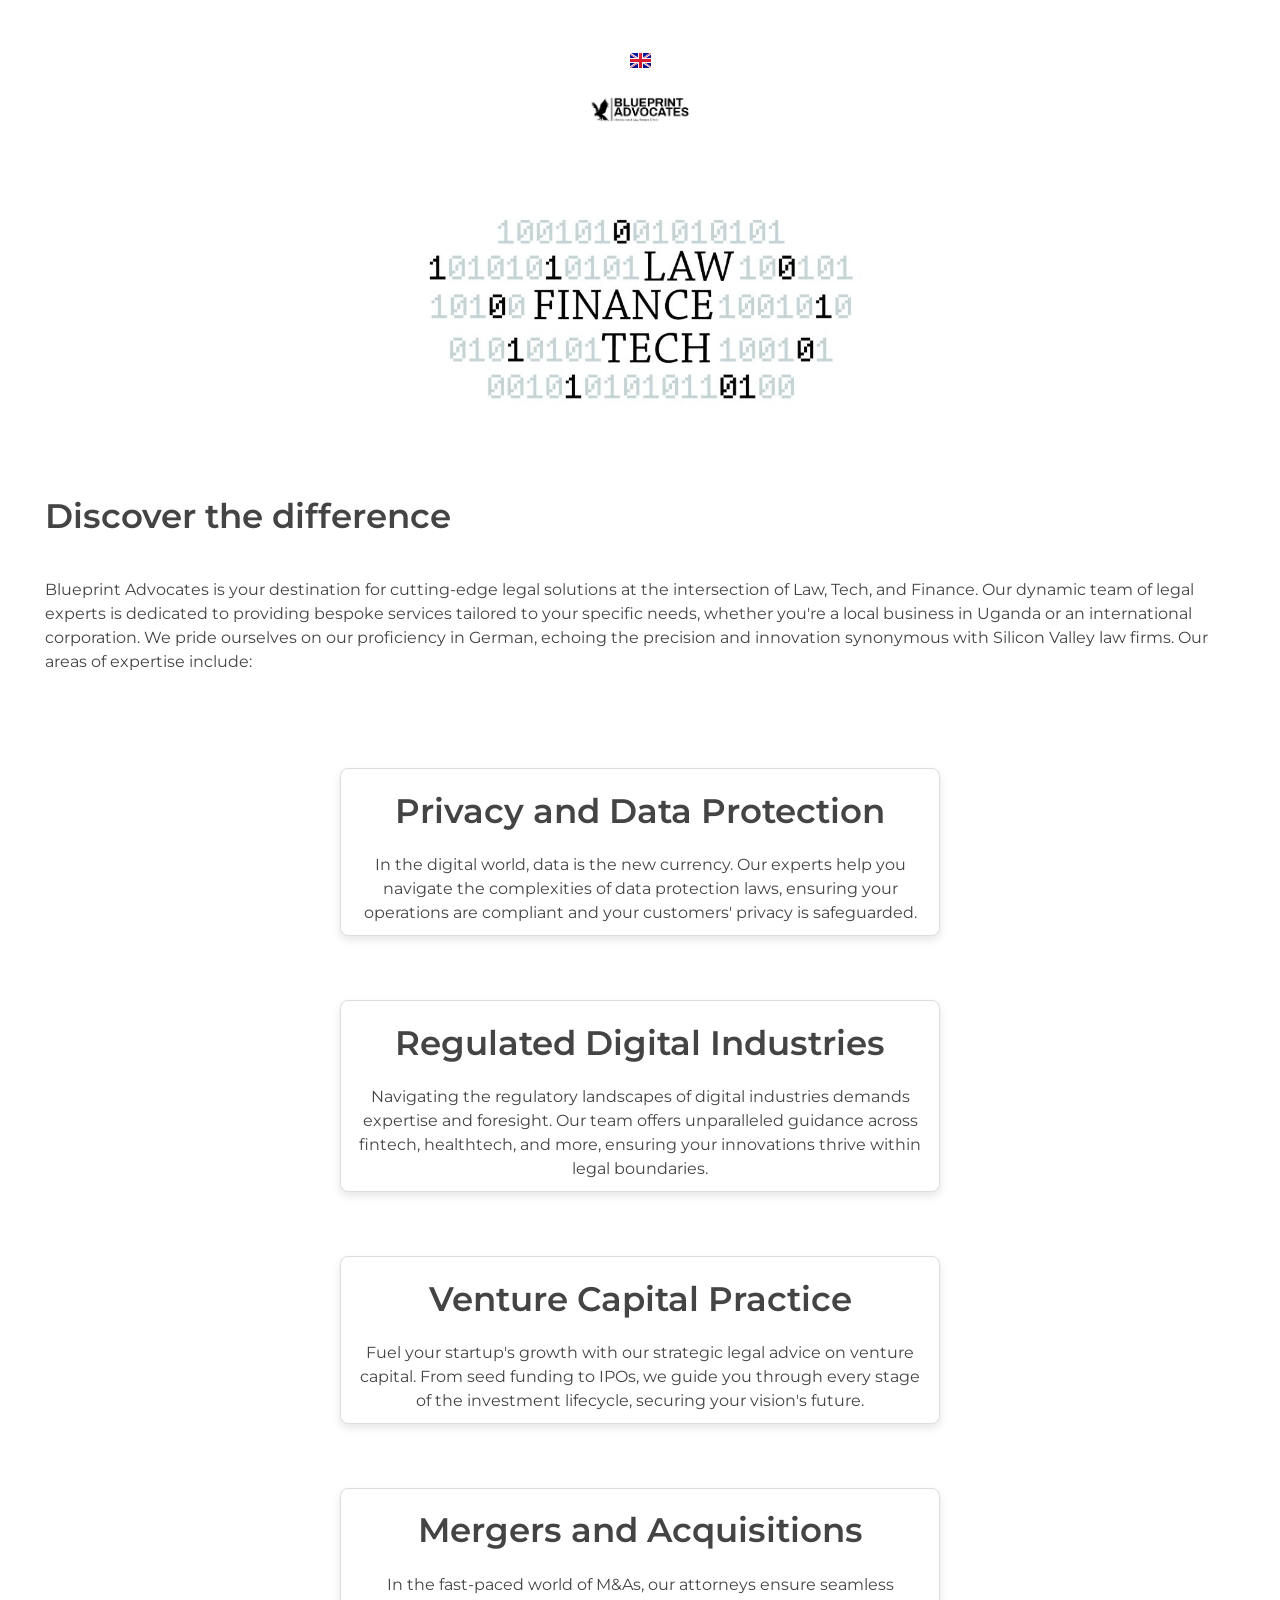
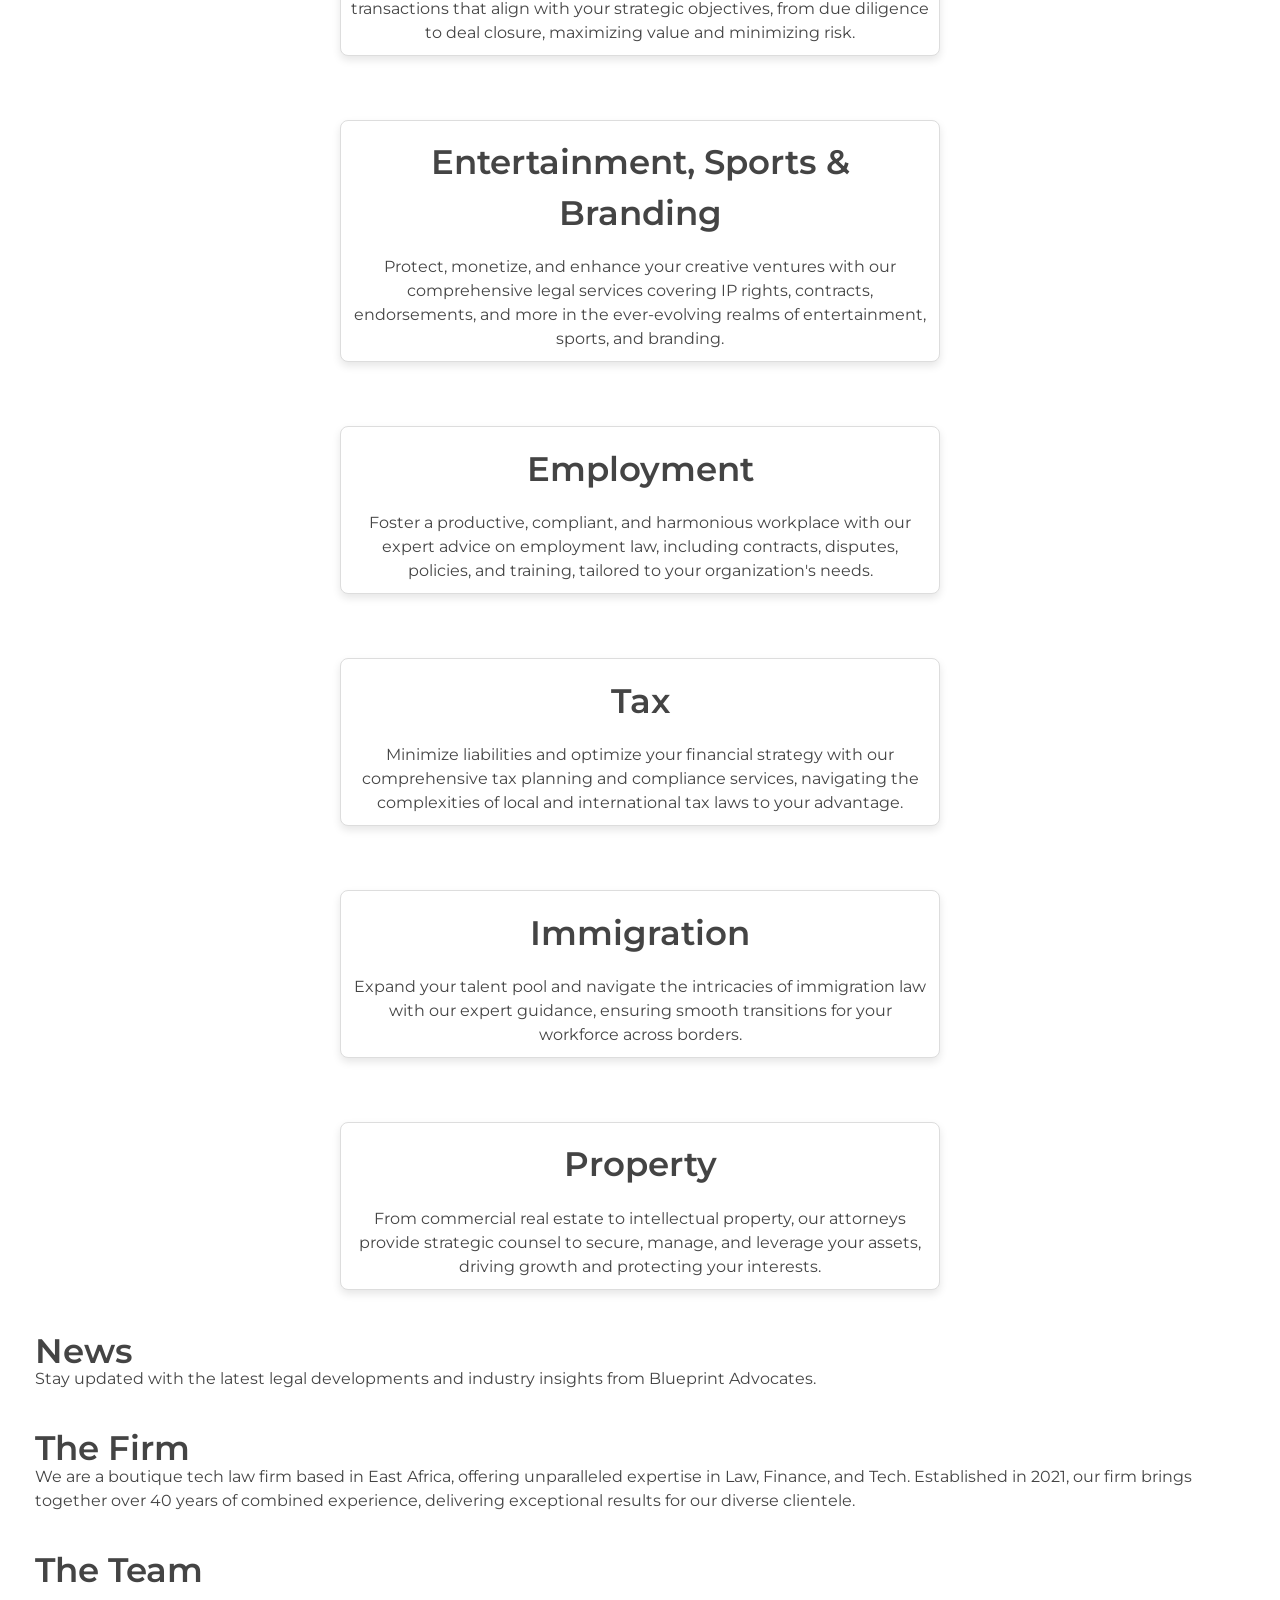
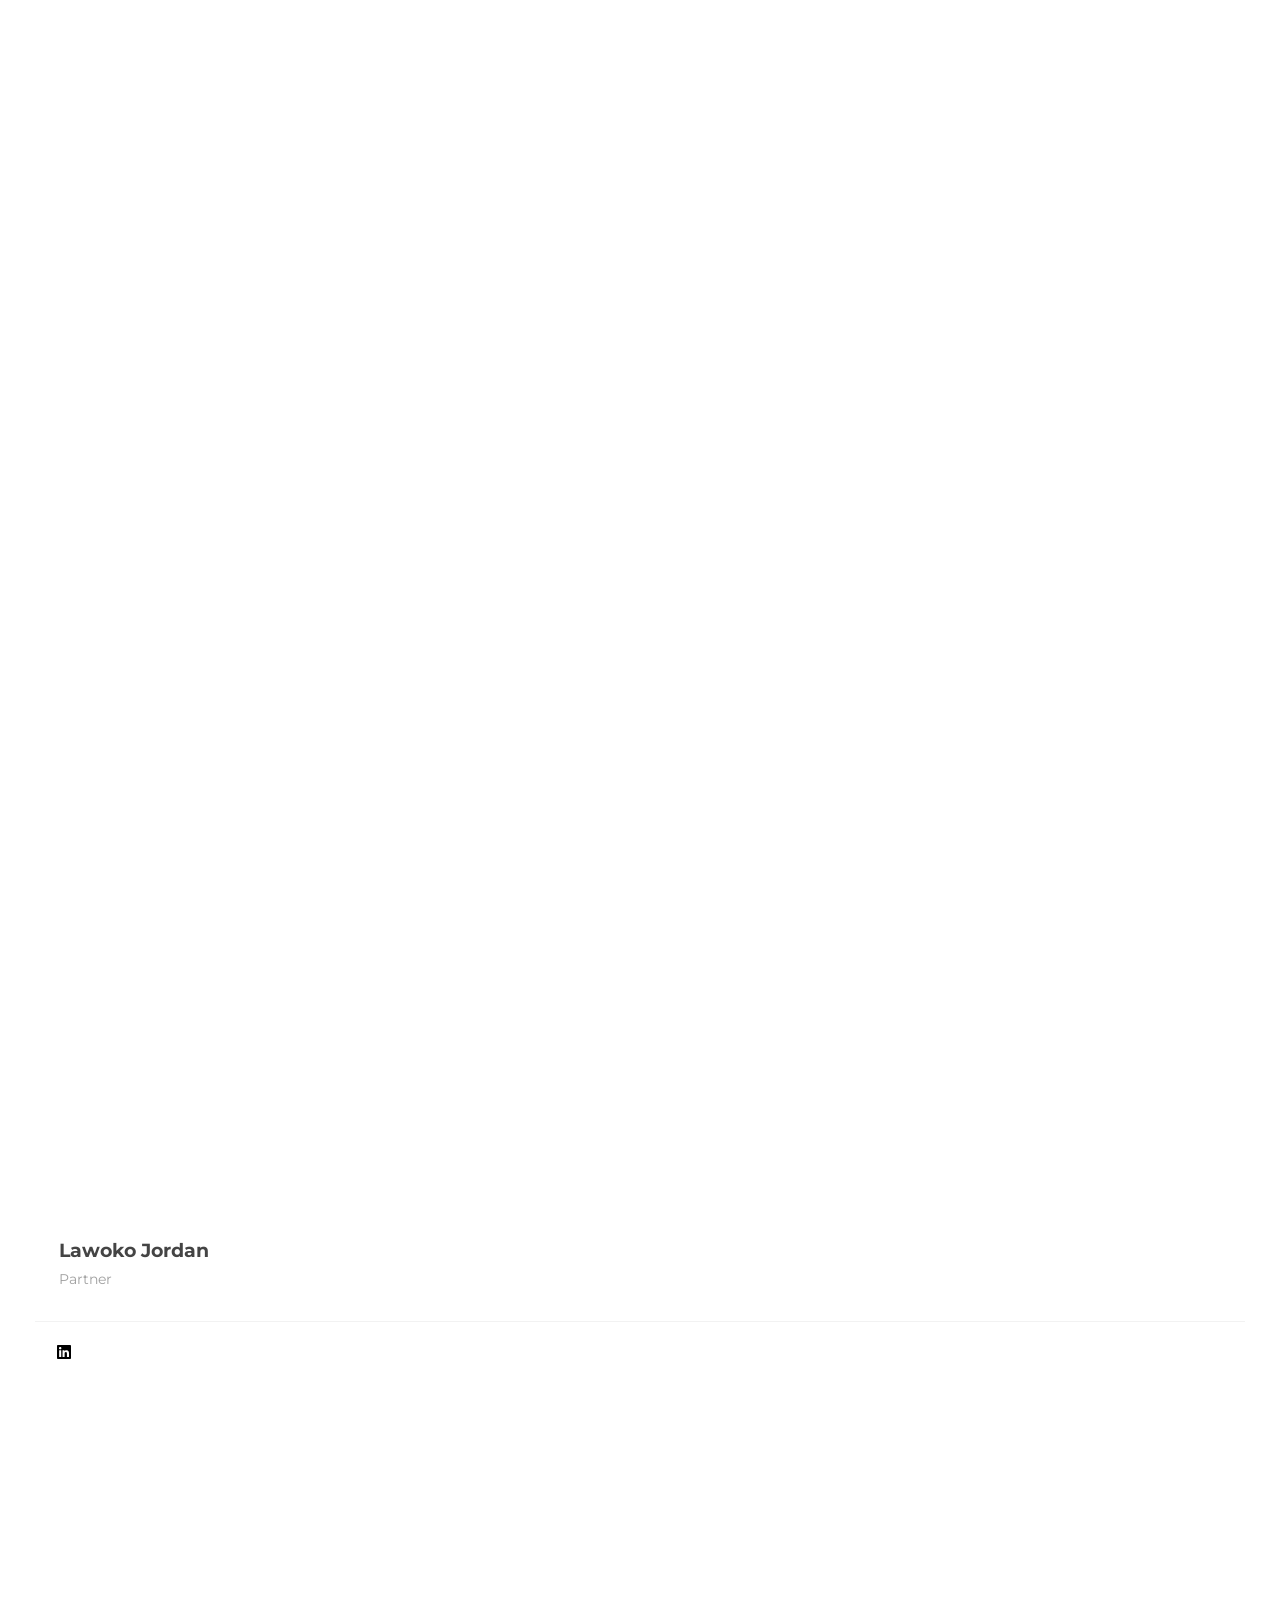
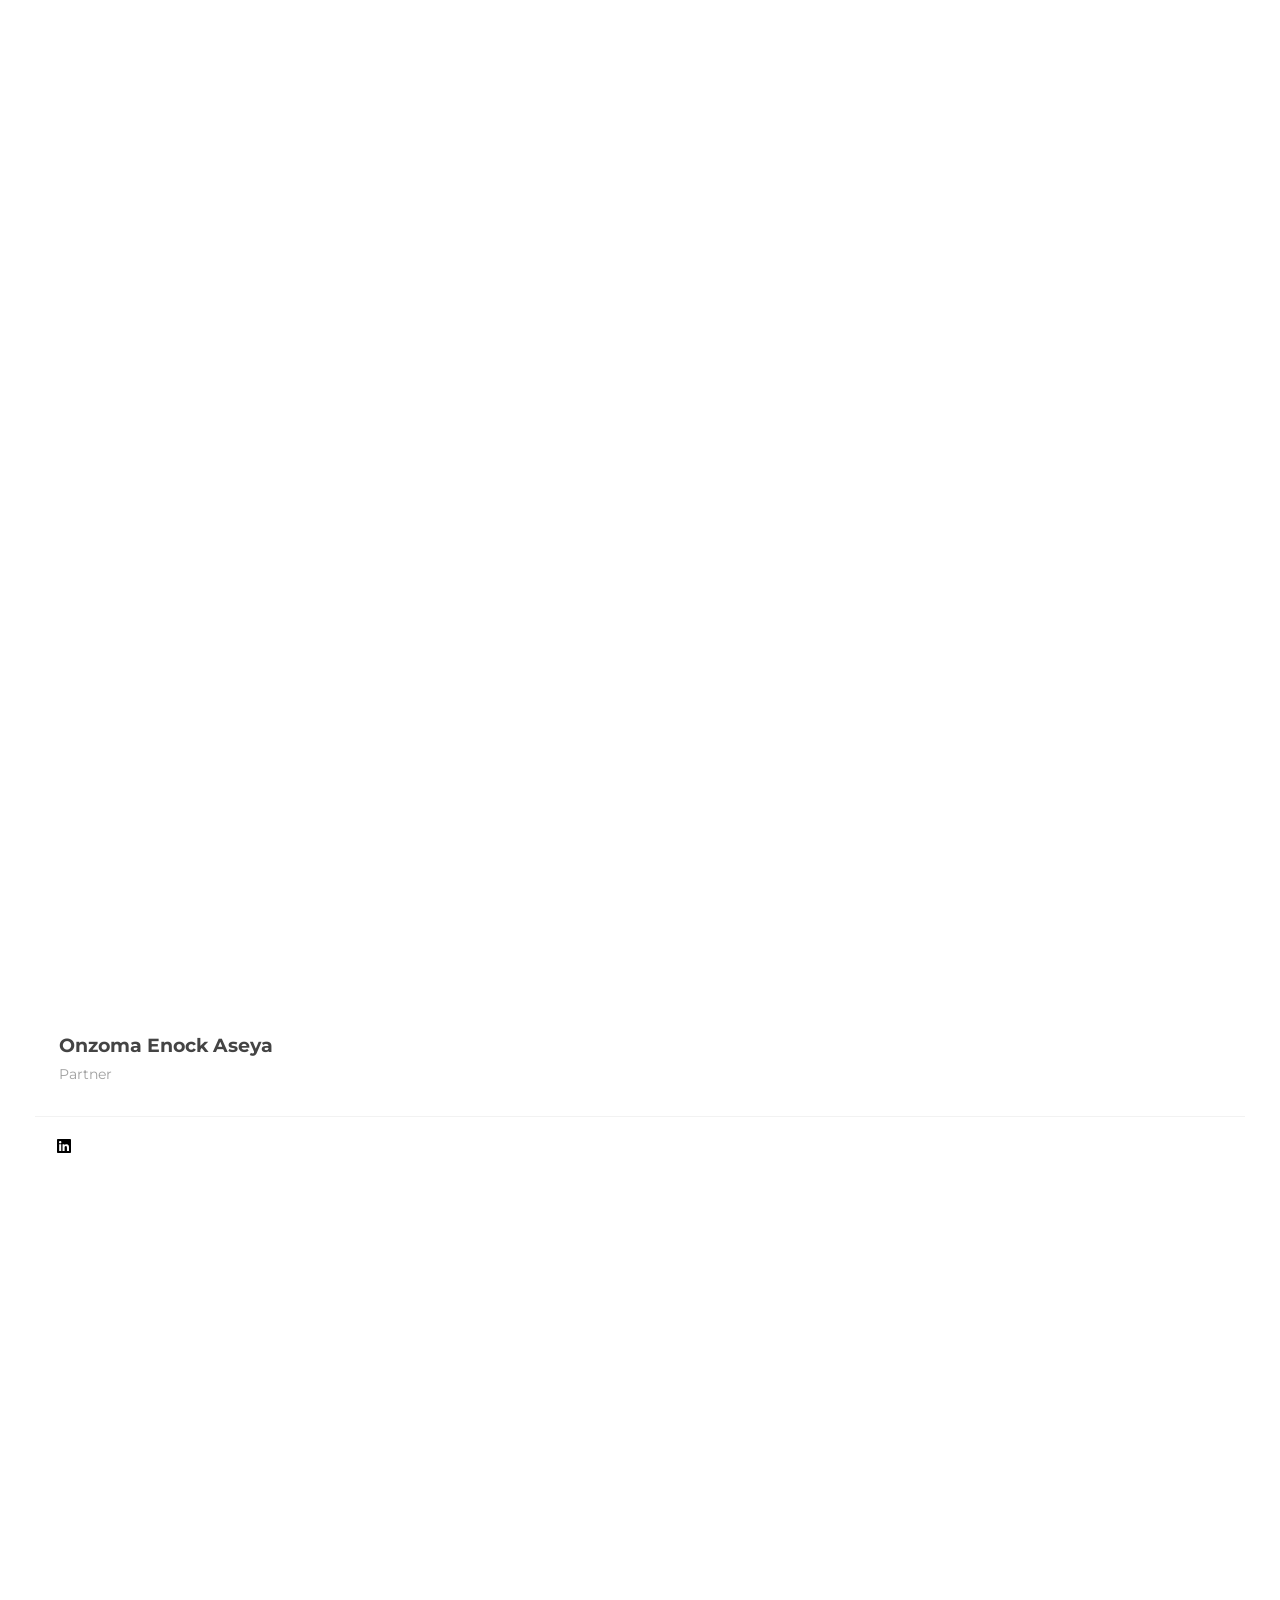
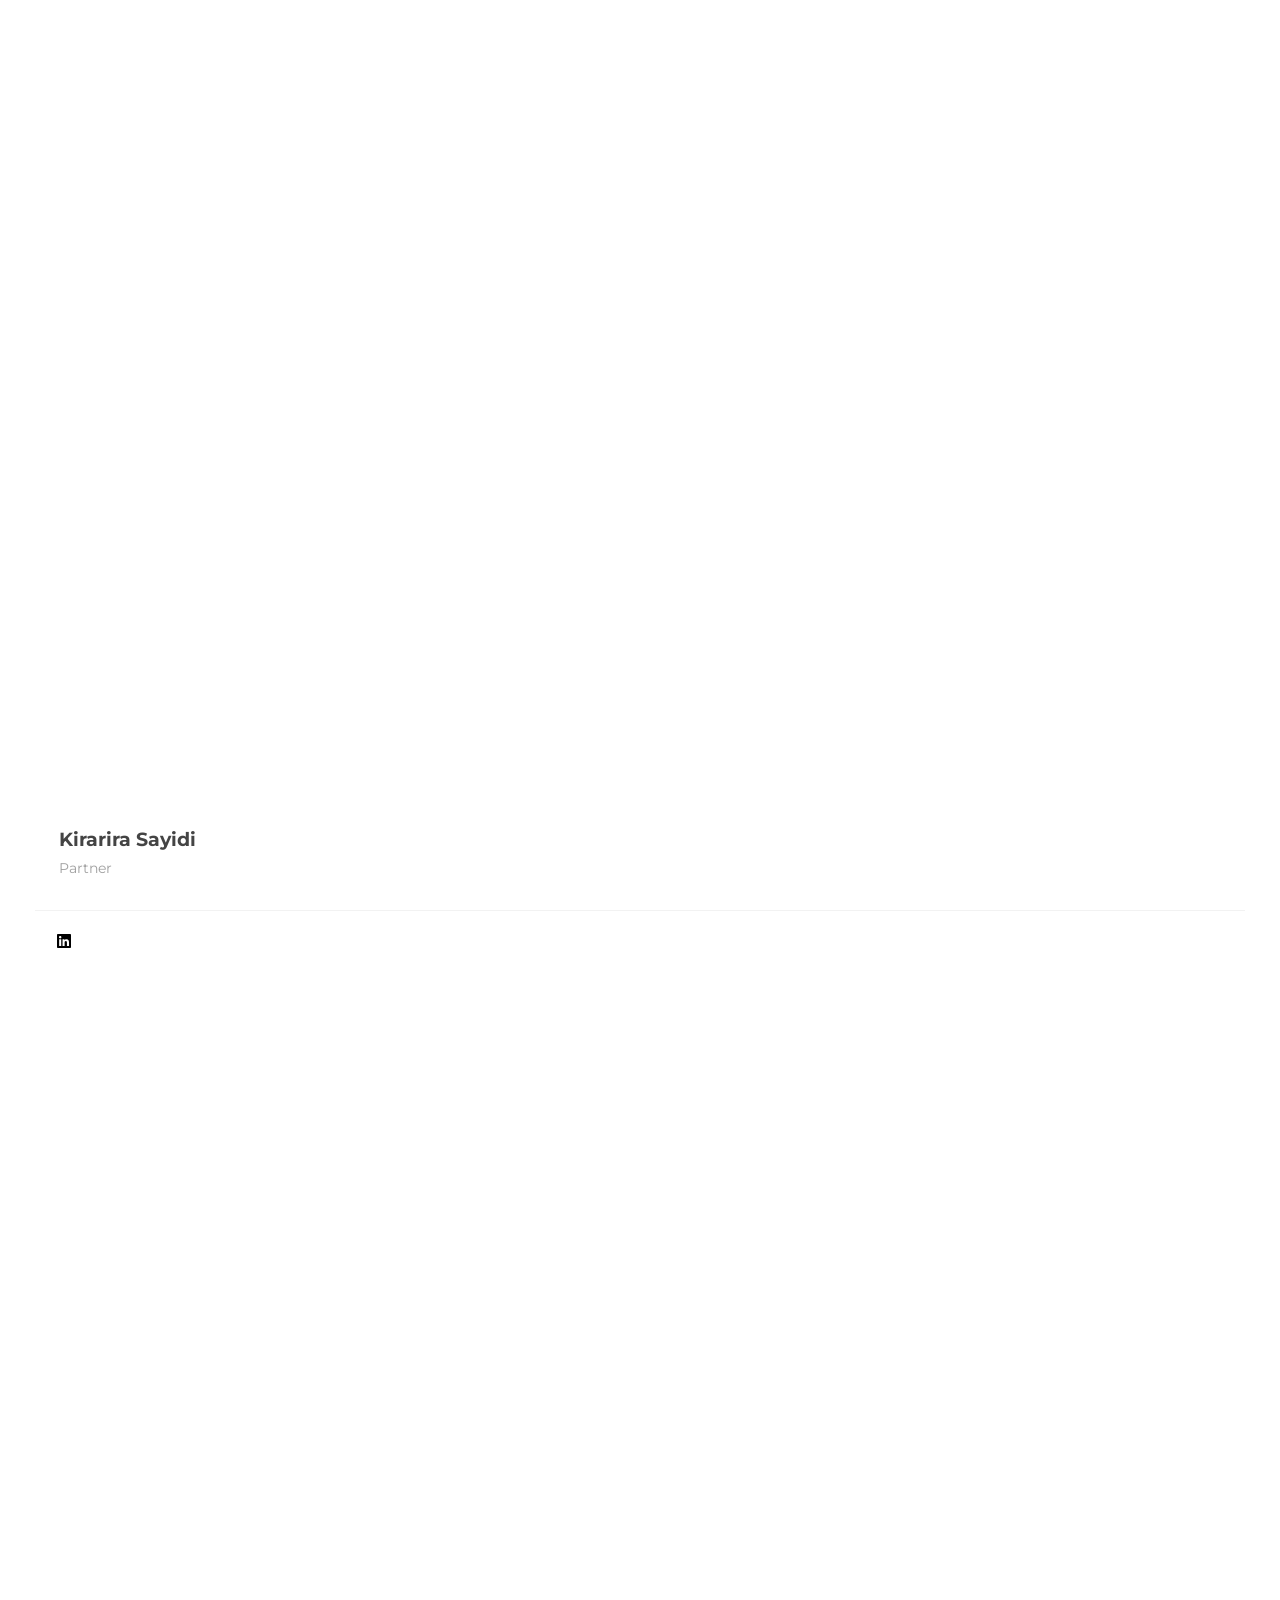
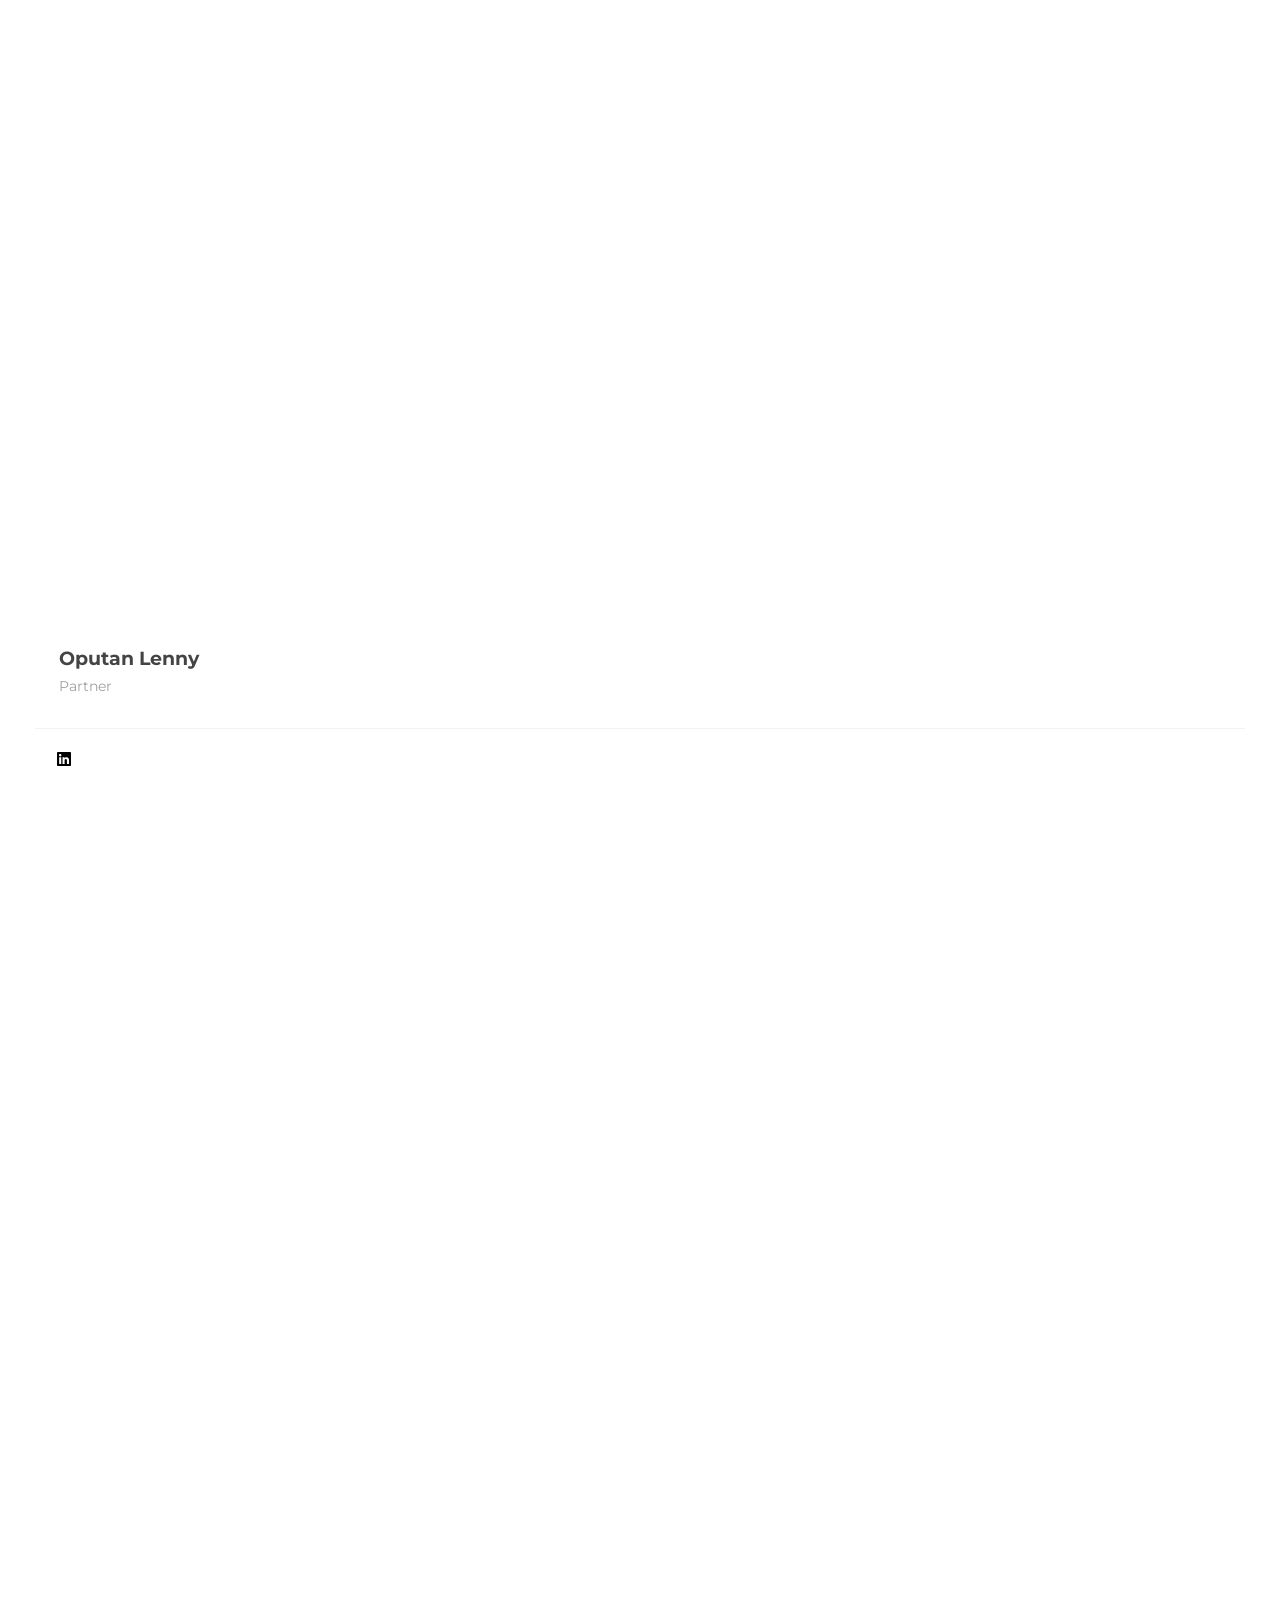
==== index.html @ d4d99209 "Use Montserrat as font" ====
<!DOCTYPE html>
<!--[if IE 9]><html class="no-js oldie ie9 ie" lang="de-DE" > <![endif]-->
<!--[if (gt IE 9)|!(IE)]><!-->
<html class="no-js" lang="de-DE">
  <!--<![endif]-->
  <head>
    <meta charset="UTF-8" />
    <meta http-equiv="X-UA-Compatible" content="IE=edge" />
    <!-- devices setting -->
    <meta
      name="viewport"
      content="initial-scale=1,user-scalable=no,width=device-width"
    />
    <!-- outputs by wp_head -->
    <link media="all" href="./assets/css/style.css" rel="stylesheet" />
    <title>
      Blueprint Advocates is your destination for cutting-edge legal solutions
      at the intersection of Law, Tech, and Finance
    </title>
    <meta name="robots" content="max-image-preview:large" />
    <link rel="alternate" href="" hreflang="de" />
    <link rel="alternate" href="" hreflang="en" />
    <link rel="dns-prefetch" href="" />
    <link href="https://sp-ao.shortpixel.ai" rel="preconnect" />
    <link rel="preconnect" href="https://fonts.googleapis.com" />
    <link rel="preconnect" href="https://fonts.gstatic.com" crossorigin />
    <link
      href="https://fonts.googleapis.com/css2?family=Montserrat:ital,wght@0,100..900;1,100..900&display=swap"
      rel="stylesheet"
    />
    <link
      rel="alternate"
      type="application/rss+xml"
      title="bytelaw &raquo; Feed"
      href="https://www.byte.law/feed/"
    />
    <link
      rel="alternate"
      type="application/rss+xml"
      title="bytelaw &raquo; Kommentar-Feed"
      href="https://www.byte.law/comments/feed/"
    />
    <script
      defer
      src="[data-uri]"
    ></script>
    <link
      rel="stylesheet"
      id="elementor-post-25-css"
      href="https://www.byte.law/wp-content/cache/autoptimize/css/autoptimize_single_e771e3d439720a7fbdcb99d39f92c6fa.css?ver=1710974562"
      media="all"
    />
    <link
      rel="stylesheet"
      id="elementor-post-8591-css"
      href="https://www.byte.law/wp-content/cache/autoptimize/css/autoptimize_single_3ca2063e73935737a9ac697153fc0f0a.css?ver=1712912244"
      media="all"
    />
    <link
      rel="stylesheet"
      id="auxin-fonts-google-css"
      href="https://www.byte.law/wp-content/cache/autoptimize/css/autoptimize_single_31421cae7786efa657a36dc5367b5739.css?v=1687161389"
      media="all"
    />
    <link
      rel="stylesheet"
      id="auxin-custom-css"
      href="https://www.byte.law/wp-content/cache/autoptimize/css/autoptimize_single_74b88863386657a40e812e3ef888e508.css?ver=7.7"
      media="all"
    />
    <link
      rel="stylesheet"
      id="elementor-post-8683-css"
      href="https://www.byte.law/wp-content/cache/autoptimize/css/autoptimize_single_dbae2147e711546acb47b6799e30510f.css?ver=1710974580"
      media="all"
    />
    <link
      rel="stylesheet"
      id="elementor-post-8634-css"
      href="https://www.byte.law/wp-content/cache/autoptimize/css/autoptimize_single_a109a96e6768f8c02e0b596f6ee3120c.css?ver=1710974580"
      media="all"
    />
    <link
      rel="stylesheet"
      id="google-fonts-1-css"
      href="https://www.byte.law/wp-content/cache/autoptimize/css/autoptimize_single_8a354774af42ff6e6f2ffa2b506dadd9.css?v=1687161436"
      media="all"
    />
    <link rel="preconnect" href="https://fonts.gstatic.com/" crossorigin />
    <script
      defer
      src="https://www.byte.law/wp-includes/js/jquery/jquery.min.js?ver=3.7.1"
      id="jquery-core-js"
    ></script>
    <script
      defer
      src="https://www.byte.law/wp-includes/js/jquery/jquery-migrate.min.js?ver=3.4.1"
      id="jquery-migrate-js"
    ></script>
    <script
      defer
      src="https://www.byte.law/wp-content/cache/autoptimize/js/autoptimize_single_4ce62d8207dae4259cb82c779adc78d5.js?ver=1.9.1"
      id="auxin-elementor-pro-widgets-js"
    ></script>
    <script
      defer
      id="auxin-modernizr-js-extra"
      src="[data-uri]"
    ></script>
    <script
      defer
      id="auxin-modernizr-js-before"
      src="[data-uri]"
    ></script>
    <script
      defer
      src="https://www.byte.law/wp-content/themes/phlox-pro/js/solo/modernizr-custom.min.js?ver=5.15.7"
      id="auxin-modernizr-js"
    ></script>
    <link rel="https://api.w.org/" href="https://www.byte.law/wp-json/" />
    <link
      rel="alternate"
      type="application/json"
      href="https://www.byte.law/wp-json/wp/v2/pages/8591"
    />
    <link
      rel="EditURI"
      type="application/rsd+xml"
      title="RSD"
      href="https://www.byte.law/xmlrpc.php?rsd"
    />
    <meta name="generator" content="WordPress 6.5.2" />
    <link rel="canonical" href="" />
    <link rel="shortlink" href="" />
    <link
      rel="alternate"
      type="application/json+oembed"
      href="https://www.byte.law/wp-json/oembed/1.0/embed?url=https%3A%2F%2Fwww.byte.law%2F"
    />
    <link
      rel="alternate"
      type="text/xml+oembed"
      href="https://www.byte.law/wp-json/oembed/1.0/embed?url=https%3A%2F%2Fwww.byte.law%2F&#038;format=xml"
    />
    <meta name="title" content="Start Blueprint" />
    <meta
      name="description"
      content="Blueprint Advocates is your destination for cutting-edge legal solutions
    at the intersection of Law, Tech, and Finance"
    />
    <!-- Chrome, Firefox OS and Opera -->
    <meta name="theme-color" content="var(--e-global-color-primary)" />
    <!-- Windows Phone -->
    <meta
      name="msapplication-navbutton-color"
      content="var(--e-global-color-primary)"
    />
    <!-- iOS Safari -->
    <meta name="apple-mobile-web-app-capable" content="yes" />
    <meta
      name="apple-mobile-web-app-status-bar-style"
      content="black-translucent"
    />
    <meta
      name="generator"
      content="Elementor 3.20.4; features: e_optimized_assets_loading, e_optimized_css_loading, e_font_icon_svg, additional_custom_breakpoints, block_editor_assets_optimize, e_image_loading_optimization; settings: css_print_method-external, google_font-enabled, font_display-swap"
    />
    <link
      rel="icon"
      href="./assets/images/blueprint-logo-fav.png"
      sizes="32x32"
    />
    <link
      rel="icon"
      href="./assets/images/blueprint-logo-fav.png"
      sizes="192x192"
    />
    <link
      rel="apple-touch-icon"
      href="./assets/images/blueprint-logo-fav.png"
    />
    <meta
      name="msapplication-TileImage"
      content="https://www.byte.law/wp-content/uploads/2023/12/cropped-BytleLaw_LinkedIn_400x400-2-270x270.png"
    />
    <style id="yellow-pencil">
      #primary {
        padding-top: 0;
      }

      .aux-widget-recent-posts > div > div {
        -webkit-transform: translatex(-5px) translatey(-59px) !important;
        -ms-transform: translatex(-5px) translatey(-59px) !important;
        transform: translatex(-5px) translatey(-59px) !important;
      }

      .aux-widget-recent-posts div div .aux-prev-arrow span {
        color: #d6f9ed;
        background-image: url("https://www.byte.law/wp-content/uploads/2023/05/pfeil_l.svg");
        background-size: contain;
        min-height: 98px;
        background-attachment: scroll;
        background-position-x: 0px;
        background-position-y: 0px;
        padding-bottom: 31px;
        -webkit-transform: scale(0.61) translatey(-14px);
        -ms-transform: scale(0.61) translatey(-14px);
        transform: scale(0.61) translatey(-14px);
      }

      .aux-widget-recent-posts div div .aux-next-arrow span {
        background-image: url("https://www.byte.law/wp-content/uploads/2023/05/pfeil_r.svg");
        background-size: contain;
        background-position-x: 0px;
        background-position-y: 0px;
        min-height: 104px;
        background-attachment: scroll;
        -webkit-transform: scale(0.61) translatey(-14px);
        -ms-transform: scale(0.61) translatey(-14px);
        transform: scale(0.61) translatey(-14px);
      }

      .aux-side-control div .entry-main {
        border-style: none;
        border-color: #b5b5b5;
        padding-left: 12px;
        padding-top: 21px !important;
        position: relative;
        bottom: -59px;
        left: 5px;
        padding-bottom: 0 !important;
        margin-bottom: 0;
      }

      .aux-side-control a time {
        position: absolute;
        top: 8px;
      }

      .aux-side-control .entry-title a {
        position: relative;
        top: 45px;
      }

      .aux-side-control div i {
        position: relative;
        top: 12px;
      }

      .aux-side-control div .post-edit-link {
        position: relative;
        top: 16px;
      }

      .aux-side-control div p {
        -webkit-transform: translatex(0px) translatey(0px);
        -ms-transform: translatex(0px) translatey(0px);
        transform: translatex(0px) translatey(0px);
        position: relative;
        top: 37px;
      }

      .aux-side-control div img {
        position: absolute;
        top: 37px;
      }

      .aux-side-control div span {
        position: absolute;
        top: 37px;
        left: 49px;
      }

      .aux-side-control .author a {
        position: absolute;
        top: 37px;
        left: 70px;
      }
    </style>
    <!-- end wp_head -->
  </head>
  <body
    class="home page-template-default page page-id-8591 wp-custom-logo auxin-pro non-logged-in e-lazyload elementor-default elementor-kit-25 elementor-page elementor-page-8591 phlox-pro aux-dom-unready aux-boxed aux-resp aux-xhd aux-page-animation-off _auxels"
    data-framed=""
  >
    <div id="inner-body">
      <header
        class="aux-elementor-header"
        id="site-elementor-header"
        itemscope="itemscope"
        itemtype="https://schema.org/WPHeader"
        data-sticky-height="80"
      >
        <div class="aux-wrapper">
          <div class="aux-header aux-header-elements-wrapper">
            <div
              data-elementor-type="header"
              data-elementor-id="8683"
              class="elementor elementor-8683"
            >
              <div
                class="elementor-element elementor-element-8d7479f e-flex e-con-boxed e-con e-parent"
                data-id="8d7479f"
                data-element_type="container"
                data-core-v316-plus="true"
              >
                <div class="e-con-inner">
                  <div
                    class="elementor-element elementor-element-bf3bb8f elementor-widget elementor-widget-spacer"
                    data-id="bf3bb8f"
                    data-element_type="widget"
                    data-widget_type="spacer.default"
                  >
                    <div class="elementor-widget-container">
                      <div class="elementor-spacer">
                        <div class="elementor-spacer-inner"></div>
                      </div>
                    </div>
                  </div>
                  <div
                    class="elementor-element elementor-element-ae66c5c elementor-hidden-desktop elementor-widget elementor-widget-image"
                    data-id="ae66c5c"
                    data-element_type="widget"
                    data-widget_type="image.default"
                  >
                    <div class="elementor-widget-container">
                      <img
                        decoding="async"
                        width="100"
                        height="100"
                        src="./assets/images/blueprint-logo.png"
                        class="attachment-full size-full wp-image-8680"
                        alt=""
                      />
                    </div>
                  </div>
                </div>
              </div>
              <div
                data-bdt-sticky="show-on-up: true;animation: bdt-animation-slide-top; top: 100;overflow-flip: true"
                class="bdt-sticky elementor-element elementor-element-ac8ed38 elementor-hidden-tablet elementor-hidden-mobile e-flex e-con-boxed e-con e-parent"
                data-id="ac8ed38"
                data-element_type="container"
                data-settings='{"section_parallax_on":"yes"}'
                data-core-v316-plus="true"
              >
                <div class="e-con-inner">
                  <div
                    class="elementor-element elementor-element-d319a45 elementor-widget elementor-widget-aux_menu_box"
                    data-id="d319a45"
                    data-element_type="widget"
                    data-widget_type="aux_menu_box.default"
                  >
                    <div class="elementor-widget-container">
                      <div
                        class="aux-elementor-header-menu aux-nav-menu-element aux-nav-menu-element-d319a45"
                      >
                        <div
                          class="aux-burger-box"
                          data-target-panel="overlay"
                          data-target-content=".elementor-element-d319a45 .aux-master-menu"
                        >
                          <div class="aux-burger aux-lite-small">
                            <span class="mid-line"></span>
                          </div>
                        </div>
                        <!-- start master menu -->
                        <nav
                          id="master-menu-elementor-d319a45"
                          class="menu-header-menu-de-container"
                        >
                          <ul
                            id="menu-header-menu-de"
                            class="aux-master-menu aux-no-js aux-skin-classic aux-horizontal"
                            data-type="horizontal"
                            data-switch-type="toggle"
                            data-switch-parent=".elementor-element-d319a45 .aux-fs-popup .aux-fs-menu"
                            data-switch-width="768"
                          >
                            <!-- start single menu -->
                            <li
                              id="menu-item-8838"
                              class="menu-item menu-item-type-post_type menu-item-object-page menu-item-home current-menu-item page_item page-item-8591 current_page_item menu-item-8838 aux-menu-depth-0 aux-menu-root-1 aux-menu-item"
                            >
                              <a href="/" class="aux-item-content">
                                <span
                                  class="aux-menu-icon auxicon-home-1"
                                ></span>
                              </a>
                            </li>
                            <!-- end single menu -->
                            <!-- start single menu -->
                            <li
                              id="menu-item-8209"
                              class="menu-item menu-item-type-custom menu-item-object-custom current-menu-item current_page_item menu-item-home menu-item-8209 aux-menu-depth-0 aux-menu-root-2 aux-menu-item"
                            >
                              <a href="./#portfolio" class="aux-item-content">
                                <span class="aux-menu-label">Portfolio</span>
                              </a>
                            </li>
                            <!-- end single menu -->
                            <!-- start single menu -->
                            <li
                              id="menu-item-8208"
                              class="menu-item menu-item-type-custom menu-item-object-custom current-menu-item current_page_item menu-item-home menu-item-8208 aux-menu-depth-0 aux-menu-root-3 aux-menu-item"
                            >
                              <a href="./#firm" class="aux-item-content">
                                <span class="aux-menu-label">The Firm</span>
                              </a>
                            </li>
                            <!-- end single menu -->
                            <!-- start single menu -->
                            <li
                              id="menu-item-8790"
                              class="menu-item menu-item-type-custom menu-item-object-custom current-menu-item current_page_item menu-item-home menu-item-8790 aux-menu-depth-0 aux-menu-root-4 aux-menu-item"
                            >
                              <a href="./#team" class="aux-item-content">
                                <span class="aux-menu-label">Team</span>
                              </a>
                            </li>

                            <li
                              id="menu-item-8790"
                              class="menu-item menu-item-type-custom menu-item-object-custom current-menu-item current_page_item menu-item-home menu-item-8790 aux-menu-depth-0 aux-menu-root-4 aux-menu-item"
                            >
                              <a href="./#contact" class="aux-item-content">
                                <span class="aux-menu-label">Contact</span>
                              </a>
                            </li>

                            <li
                              id="menu-item-8790"
                              class="menu-item menu-item-type-custom menu-item-object-custom current-menu-item current_page_item menu-item-home menu-item-8790 aux-menu-depth-0 aux-menu-root-4 aux-menu-item"
                            >
                              <a href="#" class="aux-item-content">
                                <span class="aux-menu-label">Resources</span>
                              </a>
                            </li>
                          </ul>
                        </nav>
                        <!-- end master menu -->
                        <section
                          class="aux-fs-popup aux-fs-menu-layout-center aux-indicator"
                        >
                          <div class="aux-panel-close">
                            <div
                              class="aux-close aux-cross-symbol aux-thick-medium"
                            ></div>
                          </div>
                          <div class="aux-fs-menu" data-menu-title=""></div>
                        </section>
                      </div>
                    </div>
                  </div>
                  <div
                    class="elementor-element elementor-element-4542eda cpel-switcher--align-center cpel-switcher--layout-horizontal cpel-switcher--aspect-ratio-43 elementor-widget elementor-widget-polylang-language-switcher"
                    data-id="4542eda"
                    data-element_type="widget"
                    data-widget_type="polylang-language-switcher.default"
                  >
                    <div class="elementor-widget-container">
                      <nav class="cpel-switcher__nav">
                        <ul class="cpel-switcher__list">
                          <li class="cpel-switcher__lang">
                            <a lang="en-GB" hreflang="en-GB" href="/">
                              <span
                                class="cpel-switcher__flag cpel-switcher__flag--gb"
                              >
                                <img
                                  decoding="async"
                                  src="data:image/svg+xml;utf8,%3Csvg width='21' height='15' xmlns='http://www.w3.org/2000/svg'%3E%3Cdefs%3E%3ClinearGradient x1='50%' y1='0%' x2='50%' y2='100%' id='a'%3E%3Cstop stop-color='%23FFF' offset='0%'/%3E%3Cstop stop-color='%23F0F0F0' offset='100%'/%3E%3C/linearGradient%3E%3ClinearGradient x1='50%' y1='0%' x2='50%' y2='100%' id='b'%3E%3Cstop stop-color='%230A17A7' offset='0%'/%3E%3Cstop stop-color='%23030E88' offset='100%'/%3E%3C/linearGradient%3E%3ClinearGradient x1='50%' y1='0%' x2='50%' y2='100%' id='c'%3E%3Cstop stop-color='%23E6273E' offset='0%'/%3E%3Cstop stop-color='%23CF152B' offset='100%'/%3E%3C/linearGradient%3E%3C/defs%3E%3Cg fill='none' fill-rule='evenodd'%3E%3Cpath fill='url(%23a)' d='M0 0h21v15H0z'/%3E%3Cpath fill='url(%23b)' d='M-.002 0h21v15h-21z'/%3E%3Cpath d='M5.003 10H-.002V5h5.005L-2.082.22l1.118-1.657 8.962 6.045V-1h5v5.608l8.962-6.045L23.078.22 15.993 5h5.005v5h-5.005l7.085 4.78-1.118 1.657-8.962-6.045V16h-5v-5.608l-8.962 6.045-1.118-1.658L5.003 10z' fill='url(%23a)'/%3E%3Cpath d='M14.136 4.958l9.5-6.25a.25.25 0 00-.275-.417l-9.5 6.25a.25.25 0 10.275.417zm.732 5.522l8.515 5.74a.25.25 0 10.28-.415l-8.516-5.74a.25.25 0 00-.279.415zM6.142 4.526L-2.74-1.461a.25.25 0 00-.28.415L5.863 4.94a.25.25 0 00.279-.414zm.685 5.469l-9.845 6.53a.25.25 0 10.276.416l9.846-6.529a.25.25 0 00-.277-.417z' fill='%23DB1F35' fill-rule='nonzero'/%3E%3Cpath fill='url(%23c)' d='M-.002 9h9v6h3V9h9V6h-9V0h-3v6h-9z'/%3E%3C/g%3E%3C/svg%3E"
                                  alt="English"
                                />
                              </span>
                            </a>
                          </li>
                        </ul>
                      </nav>
                    </div>
                  </div>
                </div>
              </div>
              <div
                data-bdt-sticky="show-on-up: true;animation: bdt-animation-slide-top; top: 100;overflow-flip: true"
                class="bdt-sticky elementor-element elementor-element-0653062 elementor-hidden-desktop e-flex e-con-boxed e-con e-parent"
                data-id="0653062"
                data-element_type="container"
                data-settings='{"section_parallax_on":"yes"}'
                data-core-v316-plus="true"
              >
                <div class="e-con-inner">
                  <div
                    class="elementor-element elementor-element-7d6208c elementor-widget elementor-widget-aux_menu_box"
                    data-id="7d6208c"
                    data-element_type="widget"
                    data-widget_type="aux_menu_box.default"
                  >
                    <div class="elementor-widget-container">
                      <div
                        class="aux-elementor-header-menu aux-nav-menu-element aux-nav-menu-element-7d6208c"
                      >
                        <div
                          class="aux-burger-box"
                          data-target-panel="overlay"
                          data-target-content=".elementor-element-7d6208c .aux-master-menu"
                        >
                          <div class="aux-burger aux-lite-small">
                            <span class="mid-line"></span>
                          </div>
                        </div>
                        <!-- start master menu -->
                        <nav
                          id="master-menu-elementor-7d6208c"
                          class="menu-header_menu_de_mobil-container"
                        >
                          <ul
                            id="menu-header_menu_de_mobil"
                            class="aux-master-menu aux-no-js aux-skin-classic aux-horizontal"
                            data-type="horizontal"
                            data-switch-type="toggle"
                            data-switch-parent=".elementor-element-7d6208c .aux-fs-popup .aux-fs-menu"
                            data-switch-width="768"
                          >
                            <!-- start single menu -->
                            <li
                              id="menu-item-9341"
                              class="menu-item menu-item-type-post_type menu-item-object-page menu-item-9341 aux-menu-depth-0 aux-menu-root-1 aux-menu-item"
                            >
                              <a href="/" class="aux-item-content">
                                <span
                                  class="aux-menu-icon auxicon-home-1"
                                ></span>
                                <span class="aux-menu-label">Start</span>
                              </a>
                            </li>
                            <!-- end single menu -->
                            <!-- start single menu -->
                            <li
                              id="menu-item-9342"
                              class="menu-item menu-item-type-custom menu-item-object-custom current-menu-item current_page_item menu-item-home menu-item-9342 aux-menu-depth-0 aux-menu-root-2 aux-menu-item"
                            >
                              <a href="./#portfolio" class="aux-item-content">
                                <span class="aux-menu-label">Portfolio</span>
                              </a>
                            </li>
                            <!-- end single menu -->
                            <!-- start single menu -->
                            <li
                              id="menu-item-9343"
                              class="menu-item menu-item-type-custom menu-item-object-custom current-menu-item current_page_item menu-item-home menu-item-9343 aux-menu-depth-0 aux-menu-root-3 aux-menu-item"
                            >
                              <a href="./#firm" class="aux-item-content">
                                <span class="aux-menu-label">The Firm</span>
                              </a>
                            </li>
                            <!-- end single menu -->
                            <!-- start single menu -->
                            <li
                              id="menu-item-9344"
                              class="menu-item menu-item-type-custom menu-item-object-custom current-menu-item current_page_item menu-item-home menu-item-9344 aux-menu-depth-0 aux-menu-root-4 aux-menu-item"
                            >
                              <a href="./#team" class="aux-item-content">
                                <span class="aux-menu-label">Team</span>
                              </a>
                            </li>
                            <!-- end single menu -->
                            <!-- start single menu -->
                            <li
                              id="menu-item-9345"
                              class="menu-item menu-item-type-post_type menu-item-object-page menu-item-9345 aux-menu-depth-0 aux-menu-root-6 aux-menu-item"
                            >
                              <a href="./#contact" class="aux-item-content">
                                <span class="aux-menu-label">Contact</span>
                              </a>
                            </li>
                            <li
                              id="menu-item-9345"
                              class="menu-item menu-item-type-post_type menu-item-object-page menu-item-9345 aux-menu-depth-0 aux-menu-root-6 aux-menu-item"
                            >
                              <a href="#" class="aux-item-content">
                                <span class="aux-menu-label">Resources</span>
                              </a>
                            </li>
                            <!-- end single menu -->
                          </ul>
                        </nav>
                        <!-- end master menu -->
                        <section
                          class="aux-fs-popup aux-fs-menu-layout-center aux-indicator"
                        >
                          <div class="aux-panel-close">
                            <div
                              class="aux-close aux-cross-symbol aux-thick-medium"
                            ></div>
                          </div>
                          <div class="aux-fs-menu" data-menu-title=""></div>
                        </section>
                      </div>
                    </div>
                  </div>
                  <div
                    class="elementor-element elementor-element-4d56836 cpel-switcher--align-center cpel-switcher--layout-horizontal cpel-switcher--aspect-ratio-43 elementor-widget elementor-widget-polylang-language-switcher"
                    data-id="4d56836"
                    data-element_type="widget"
                    data-widget_type="polylang-language-switcher.default"
                  >
                    <div class="elementor-widget-container">
                      <nav class="cpel-switcher__nav">
                        <ul class="cpel-switcher__list">
                          <li class="cpel-switcher__lang">
                            <a lang="en-GB" hreflang="en-GB" href="/">
                              <span
                                class="cpel-switcher__flag cpel-switcher__flag--gb"
                              >
                                <img
                                  decoding="async"
                                  src="data:image/svg+xml;utf8,%3Csvg width='21' height='15' xmlns='http://www.w3.org/2000/svg'%3E%3Cdefs%3E%3ClinearGradient x1='50%' y1='0%' x2='50%' y2='100%' id='a'%3E%3Cstop stop-color='%23FFF' offset='0%'/%3E%3Cstop stop-color='%23F0F0F0' offset='100%'/%3E%3C/linearGradient%3E%3ClinearGradient x1='50%' y1='0%' x2='50%' y2='100%' id='b'%3E%3Cstop stop-color='%230A17A7' offset='0%'/%3E%3Cstop stop-color='%23030E88' offset='100%'/%3E%3C/linearGradient%3E%3ClinearGradient x1='50%' y1='0%' x2='50%' y2='100%' id='c'%3E%3Cstop stop-color='%23E6273E' offset='0%'/%3E%3Cstop stop-color='%23CF152B' offset='100%'/%3E%3C/linearGradient%3E%3C/defs%3E%3Cg fill='none' fill-rule='evenodd'%3E%3Cpath fill='url(%23a)' d='M0 0h21v15H0z'/%3E%3Cpath fill='url(%23b)' d='M-.002 0h21v15h-21z'/%3E%3Cpath d='M5.003 10H-.002V5h5.005L-2.082.22l1.118-1.657 8.962 6.045V-1h5v5.608l8.962-6.045L23.078.22 15.993 5h5.005v5h-5.005l7.085 4.78-1.118 1.657-8.962-6.045V16h-5v-5.608l-8.962 6.045-1.118-1.658L5.003 10z' fill='url(%23a)'/%3E%3Cpath d='M14.136 4.958l9.5-6.25a.25.25 0 00-.275-.417l-9.5 6.25a.25.25 0 10.275.417zm.732 5.522l8.515 5.74a.25.25 0 10.28-.415l-8.516-5.74a.25.25 0 00-.279.415zM6.142 4.526L-2.74-1.461a.25.25 0 00-.28.415L5.863 4.94a.25.25 0 00.279-.414zm.685 5.469l-9.845 6.53a.25.25 0 10.276.416l9.846-6.529a.25.25 0 00-.277-.417z' fill='%23DB1F35' fill-rule='nonzero'/%3E%3Cpath fill='url(%23c)' d='M-.002 9h9v6h3V9h9V6h-9V0h-3v6h-9z'/%3E%3C/g%3E%3C/svg%3E"
                                  alt="English"
                                />
                              </span>
                            </a>
                          </li>
                        </ul>
                      </nav>
                    </div>
                  </div>
                </div>
              </div>
              <div
                class="elementor-element elementor-element-5dfe74a elementor-hidden-tablet elementor-hidden-mobile e-flex e-con-boxed e-con e-parent"
                data-id="5dfe74a"
                data-element_type="container"
                data-core-v316-plus="true"
              >
                <div class="e-con-inner">
                  <div
                    class="elementor-element elementor-element-a9b3c91 elementor-widget elementor-widget-image"
                    data-id="a9b3c91"
                    data-element_type="widget"
                    data-widget_type="image.default"
                  >
                    <div class="elementor-widget-container">
                      <img
                        decoding="async"
                        width="100"
                        height="100"
                        src="./assets/images/blueprint-logo.png"
                        class="attachment-full size-full wp-image-9366"
                        alt=""
                      />
                    </div>
                  </div>
                </div>
              </div>
            </div>
          </div>
          <!-- end of header-elements -->
        </div>
        <!-- end of wrapper -->
      </header>
      <!-- end header -->
      <main
        id="main"
        class="aux-main aux-territory aux-single aux-page aux-boxed-container aux-content-top-margin no-sidebar aux-sidebar-style-border aux-user-entry"
      >
        <div class="aux-wrapper">
          <div class="aux-container aux-fold">
            <div id="primary" class="aux-primary">
              <div class="content" role="main">
                <article
                  id="post-8591"
                  class="post-8591 page type-page status-publish hentry"
                >
                  <div class="entry-main">
                    <div class="entry-content">
                      <div
                        data-elementor-type="wp-page"
                        data-elementor-id="8591"
                        class="elementor elementor-8591"
                      >
                        <section
                          class="elementor-section elementor-top-section elementor-element elementor-element-ed45bc5 elementor-section-boxed elementor-section-height-default elementor-section-height-default"
                          data-id="ed45bc5"
                          data-element_type="section"
                          id="about"
                          data-settings='{"background_background":"classic"}'
                        >
                          <div
                            class="elementor-container elementor-column-gap-no"
                          >
                            <div
                              class="aux-parallax-section elementor-column elementor-col-100 elementor-top-column elementor-element elementor-element-3e0ae2e"
                              data-id="3e0ae2e"
                              data-element_type="column"
                            >
                              <div
                                class="elementor-widget-wrap elementor-element-populated"
                              >
                                <div
                                  class="elementor-section elementor-inner-section elementor-element elementor-element-5fceeb8f elementor-section-full_width elementor-section-height-default elementor-section-height-default"
                                  data-id="5fceeb8f"
                                  data-element_type="section"
                                >
                                  <div
                                    class="elementor-container elementor-column-gap-default"
                                  >
                                    <div
                                      class="aux-parallax-section elementor-column elementor-col-100 elementor-inner-column elementor-element elementor-element-5eca1c7e"
                                      data-id="5eca1c7e"
                                      data-element_type="column"
                                    >
                                      <div
                                        class="elementor-widget-wrap elementor-element-populated"
                                      >
                                        <div
                                          class="elementor-element elementor-element-1414cb1 elementor-widget__width-initial elementor-widget elementor-widget-aux_image"
                                          data-id="1414cb1"
                                          data-element_type="widget"
                                          data-widget_type="aux_image.default"
                                        >
                                          <div
                                            class="elementor-widget-container"
                                          >
                                            <section
                                              class="widget-container aux-widget-image aux-alignnone aux-parent-au3c00a7ea"
                                            >
                                              <div class="aux-media-hint-frame">
                                                <div
                                                  class="aux-media-image aux-hover-active"
                                                >
                                                  <a
                                                    class=""
                                                    href="/"
                                                    data-elementor-open-lightbox="no"
                                                    data-original-width="5572"
                                                    data-original-height="1701"
                                                    data-caption="Blueprint Advocates"
                                                    target="_self"
                                                  >
                                                    <img
                                                      fetchpriority="high"
                                                      decoding="async"
                                                      width="768"
                                                      height="768"
                                                      src="./assets/images/banner.jpeg"
                                                      class="aux-attachment aux-featured-image aux-attachment-id-8163"
                                                      alt="Blueprint Advocates"
                                                      srcset="
                                                        ./assets/images/banner.jpeg  150w,
                                                        ./assets/images/banner.jpeg  300w,
                                                        ./assets/images/banner.jpeg  768w,
                                                        ./assets/images/banner.jpeg 1024w,
                                                        ./assets/images/banner.jpeg  768w
                                                      "
                                                      data-ratio="1"
                                                      data-original-w="5572"
                                                      sizes="(max-width:479px) 480px,(max-width:767px) 768px,(max-width:1023px) 1024px,768px"
                                                    />
                                                  </a>
                                                </div>
                                              </div>
                                            </section>
                                            <!-- widget-container -->
                                          </div>
                                        </div>
                                        <div
                                          class="elementor-element elementor-element-2da41a4 elementor-widget elementor-widget-spacer"
                                          data-id="2da41a4"
                                          data-element_type="widget"
                                          data-widget_type="spacer.default"
                                        >
                                          <div
                                            class="elementor-widget-container"
                                          >
                                            <div class="elementor-spacer">
                                              <div
                                                class="elementor-spacer-inner"
                                              ></div>
                                            </div>
                                          </div>
                                        </div>
                                        <div
                                          class="elementor-element elementor-element-cbe1e75 elementor-widget elementor-widget-text-editor"
                                          data-id="cbe1e75"
                                          data-element_type="widget"
                                          data-widget_type="text-editor.default"
                                        >
                                          <div
                                            class="elementor-widget-container"
                                          >
                                            <h2>Discover the difference</h2>
                                          </div>
                                        </div>
                                        <div
                                          class="elementor-element elementor-element-7fabdfb elementor-hidden-mobile elementor-widget elementor-widget-text-editor"
                                          data-id="7fabdfb"
                                          data-element_type="widget"
                                          data-widget_type="text-editor.default"
                                        >
                                          <div
                                            class="elementor-widget-container"
                                          >
                                            Blueprint Advocates is your
                                            destination for cutting-edge legal
                                            solutions at the intersection of
                                            Law, Tech, and Finance. Our dynamic
                                            team of legal experts is dedicated
                                            to providing bespoke services
                                            tailored to your specific needs,
                                            whether you're a local business in
                                            Uganda or an international
                                            corporation. We pride ourselves on
                                            our proficiency in German, echoing
                                            the precision and innovation
                                            synonymous with Silicon Valley law
                                            firms. Our areas of expertise
                                            include:
                                          </div>
                                        </div>
                                        <!-- <div class="elementor-element elementor-element-ea96829 elementor-hidden-desktop elementor-hidden-tablet elementor-widget elementor-widget-text-editor" data-id="ea96829" data-element_type="widget" data-widget_type="text-editor.default">
                                                                                <div class="elementor-widget-container">
                                                                                    <p style="text-align: center;">Sie benötigen einen Anwalt, der die Sprache der Technologie spricht? Unsere Kanzlei verbindet juristische Expertise mit tiefgreifendem technischem Verständnis. Wir bieten Ihnen maßgeschneiderte Lösungen für rechtliche Herausforderungen in der digitalen Welt &#8211; Ihr Partner für Recht und Technologie in Deutschland und weltweit.</p>
                                                                                </div>
                                                                            </div> -->
                                        <div
                                          class="elementor-element elementor-element-b1092d8 elementor-widget elementor-widget-spacer"
                                          data-id="b1092d8"
                                          data-element_type="widget"
                                          data-widget_type="spacer.default"
                                        >
                                          <div
                                            class="elementor-widget-container"
                                          >
                                            <div class="elementor-spacer">
                                              <div
                                                class="elementor-spacer-inner"
                                              ></div>
                                            </div>
                                          </div>
                                        </div>
                                        <div
                                          class="elementor-element elementor-element-34793df elementor-widget elementor-widget-menu-anchor"
                                          data-id="34793df"
                                          data-element_type="widget"
                                          data-widget_type="menu-anchor.default"
                                        >
                                          <div
                                            class="elementor-widget-container"
                                          >
                                            <div
                                              id="portfolio"
                                              class="elementor-menu-anchor"
                                            ></div>
                                          </div>
                                        </div>
                                      </div>
                                    </div>
                                  </div>
                                </div>
                              </div>
                            </div>
                          </div>
                        </section>
                        <div
                          class="elementor-element elementor-element-d8e0be6 elementor-hidden-mobile e-con-full e-flex e-con e-parent"
                          id="portfolio"
                          data-id="d8e0be6"
                          data-element_type="container"
                          data-core-v316-plus="true"
                        >
                          <div
                            class="elementor-element elementor-element-4a48d8b e-con-full e-flex e-con e-child"
                            data-id="4a48d8b"
                            data-element_type="container"
                          >
                            <div
                              class="elementor-element elementor-element-e6d95a0 elementor-widget__width-initial elementor-view-default elementor-position-top elementor-mobile-position-top elementor-widget elementor-widget-icon-box"
                              data-id="e6d95a0"
                              data-element_type="widget"
                              data-widget_type="icon-box.default"
                            >
                              <div class="elementor-widget-container">
                                <div class="elementor-icon-box-wrapper">
                                  <div class="elementor-icon-box-content">
                                    <h2 class="elementor-icon-box-title">
                                      <span> Privacy and Data Protection </span>
                                    </h2>
                                    <p class="elementor-icon-box-description">
                                      In the digital world, data is the new
                                      currency. Our experts help you navigate
                                      the complexities of data protection laws,
                                      ensuring your operations are compliant and
                                      your customers' privacy is safeguarded.
                                    </p>
                                  </div>
                                </div>
                              </div>
                            </div>
                          </div>
                          <div
                            class="elementor-element elementor-element-ba0c79b e-con-full e-flex e-con e-child"
                            data-id="ba0c79b"
                            data-element_type="container"
                          >
                            <div
                              class="elementor-element elementor-element-5b30cb1 elementor-widget__width-initial elementor-view-default elementor-position-top elementor-mobile-position-top elementor-widget elementor-widget-icon-box"
                              data-id="5b30cb1"
                              data-element_type="widget"
                              data-widget_type="icon-box.default"
                            >
                              <div class="elementor-widget-container">
                                <div class="elementor-icon-box-wrapper">
                                  <div class="elementor-icon-box-content">
                                    <h2 class="elementor-icon-box-title">
                                      <span>
                                        Regulated Digital Industries
                                      </span>
                                    </h2>
                                    <p class="elementor-icon-box-description">
                                      Navigating the regulatory landscapes of
                                      digital industries demands expertise and
                                      foresight. Our team offers unparalleled
                                      guidance across fintech, healthtech, and
                                      more, ensuring your innovations thrive
                                      within legal boundaries.
                                    </p>
                                  </div>
                                </div>
                              </div>
                            </div>
                          </div>
                          <div
                            class="elementor-element elementor-element-14c4684 e-con-full e-flex e-con e-child"
                            data-id="14c4684"
                            data-element_type="container"
                          >
                            <div
                              class="elementor-element elementor-element-eb77fde elementor-widget__width-initial elementor-view-default elementor-position-top elementor-mobile-position-top elementor-widget elementor-widget-icon-box"
                              data-id="eb77fde"
                              data-element_type="widget"
                              data-widget_type="icon-box.default"
                            >
                              <div class="elementor-widget-container">
                                <div class="elementor-icon-box-wrapper">
                                  <div class="elementor-icon-box-content">
                                    <h2 class="elementor-icon-box-title">
                                      <span> Venture Capital Practice </span>
                                    </h2>
                                    <p class="elementor-icon-box-description">
                                      Fuel your startup's growth with our
                                      strategic legal advice on venture capital.
                                      From seed funding to IPOs, we guide you
                                      through every stage of the investment
                                      lifecycle, securing your vision's future.
                                    </p>
                                  </div>
                                </div>
                              </div>
                            </div>
                          </div>
                          <div
                            class="elementor-element elementor-element-c229430 e-con-full e-flex e-con e-child"
                            data-id="c229430"
                            data-element_type="container"
                          >
                            <div
                              class="elementor-element elementor-element-0a9ec1b elementor-widget__width-initial elementor-view-default elementor-position-top elementor-mobile-position-top elementor-widget elementor-widget-icon-box"
                              data-id="0a9ec1b"
                              data-element_type="widget"
                              data-widget_type="icon-box.default"
                            >
                              <div class="elementor-widget-container">
                                <div class="elementor-icon-box-wrapper">
                                  <div class="elementor-icon-box-content">
                                    <h2 class="elementor-icon-box-title">
                                      <span> Mergers and Acquisitions </span>
                                    </h2>
                                    <p class="elementor-icon-box-description">
                                      In the fast-paced world of M&As, our
                                      attorneys ensure seamless transactions
                                      that align with your strategic objectives,
                                      from due diligence to deal closure,
                                      maximizing value and minimizing risk.
                                    </p>
                                  </div>
                                </div>
                              </div>
                            </div>
                          </div>
                          <div
                            class="elementor-element elementor-element-d484153 e-con-full e-flex e-con e-child"
                            data-id="d484153"
                            data-element_type="container"
                          >
                            <div
                              class="elementor-element elementor-element-8fda522 elementor-widget__width-initial elementor-view-default elementor-position-top elementor-mobile-position-top elementor-widget elementor-widget-icon-box"
                              data-id="8fda522"
                              data-element_type="widget"
                              data-widget_type="icon-box.default"
                            >
                              <div class="elementor-widget-container">
                                <div class="elementor-icon-box-wrapper">
                                  <div class="elementor-icon-box-content">
                                    <h2 class="elementor-icon-box-title">
                                      <span>
                                        Entertainment, Sports & Branding
                                      </span>
                                    </h2>
                                    <p class="elementor-icon-box-description">
                                      Protect, monetize, and enhance your
                                      creative ventures with our comprehensive
                                      legal services covering IP rights,
                                      contracts, endorsements, and more in the
                                      ever-evolving realms of entertainment,
                                      sports, and branding.
                                    </p>
                                  </div>
                                </div>
                              </div>
                            </div>
                          </div>
                          <div
                            class="elementor-element elementor-element-7781bc7 e-con-full e-flex e-con e-child"
                            data-id="7781bc7"
                            data-element_type="container"
                          >
                            <div
                              class="elementor-element elementor-element-b08ec78 elementor-widget__width-initial elementor-view-default elementor-position-top elementor-mobile-position-top elementor-widget elementor-widget-icon-box"
                              data-id="b08ec78"
                              data-element_type="widget"
                              data-widget_type="icon-box.default"
                            >
                              <div class="elementor-widget-container">
                                <div class="elementor-icon-box-wrapper">
                                  <div class="elementor-icon-box-content">
                                    <h2 class="elementor-icon-box-title">
                                      <span> Employment </span>
                                    </h2>
                                    <p class="elementor-icon-box-description">
                                      Foster a productive, compliant, and
                                      harmonious workplace with our expert
                                      advice on employment law, including
                                      contracts, disputes, policies, and
                                      training, tailored to your organization's
                                      needs.
                                    </p>
                                  </div>
                                </div>
                              </div>
                            </div>
                          </div>
                          <div
                            class="elementor-element elementor-element-2c438f0 e-con-full e-flex e-con e-child"
                            data-id="2c438f0"
                            data-element_type="container"
                          >
                            <div
                              class="elementor-element elementor-element-9713346 elementor-widget__width-initial elementor-view-default elementor-position-top elementor-mobile-position-top elementor-widget elementor-widget-icon-box"
                              data-id="9713346"
                              data-element_type="widget"
                              data-widget_type="icon-box.default"
                            >
                              <div class="elementor-widget-container">
                                <div class="elementor-icon-box-wrapper">
                                  <div class="elementor-icon-box-content">
                                    <h2 class="elementor-icon-box-title">
                                      <span> Tax </span>
                                    </h2>
                                    <p class="elementor-icon-box-description">
                                      Minimize liabilities and optimize your
                                      financial strategy with our comprehensive
                                      tax planning and compliance services,
                                      navigating the complexities of local and
                                      international tax laws to your advantage.
                                    </p>
                                  </div>
                                </div>
                              </div>
                            </div>
                          </div>
                          <div
                            class="elementor-element elementor-element-9d367b4 e-con-full e-flex e-con e-child"
                            data-id="9d367b4"
                            data-element_type="container"
                          >
                            <div
                              class="elementor-element elementor-element-134fdc4 elementor-widget__width-initial elementor-view-default elementor-position-top elementor-mobile-position-top elementor-widget elementor-widget-icon-box"
                              data-id="134fdc4"
                              data-element_type="widget"
                              data-widget_type="icon-box.default"
                            >
                              <div class="elementor-widget-container">
                                <div class="elementor-icon-box-wrapper">
                                  <div class="elementor-icon-box-content">
                                    <h2 class="elementor-icon-box-title">
                                      <span> Immigration </span>
                                    </h2>
                                    <p class="elementor-icon-box-description">
                                      Expand your talent pool and navigate the
                                      intricacies of immigration law with our
                                      expert guidance, ensuring smooth
                                      transitions for your workforce across
                                      borders.
                                    </p>
                                  </div>
                                </div>
                              </div>
                            </div>
                          </div>
                          <div
                            class="elementor-element elementor-element-89695ed e-con-full e-flex e-con e-child"
                            data-id="89695ed"
                            data-element_type="container"
                          >
                            <div
                              class="elementor-element elementor-element-ac2aa7e elementor-widget__width-initial elementor-view-default elementor-position-top elementor-mobile-position-top elementor-widget elementor-widget-icon-box"
                              data-id="ac2aa7e"
                              data-element_type="widget"
                              data-widget_type="icon-box.default"
                            >
                              <div class="elementor-widget-container">
                                <div class="elementor-icon-box-wrapper">
                                  <div class="elementor-icon-box-content">
                                    <h2 class="elementor-icon-box-title">
                                      <span> Property </span>
                                    </h2>
                                    <p class="elementor-icon-box-description">
                                      From commercial real estate to
                                      intellectual property, our attorneys
                                      provide strategic counsel to secure,
                                      manage, and leverage your assets, driving
                                      growth and protecting your interests.
                                    </p>
                                  </div>
                                </div>
                              </div>
                            </div>
                          </div>
                        </div>
                        <div
                          class="elementor-element elementor-element-4bebde6 elementor-hidden-desktop elementor-hidden-tablet e-flex e-con-boxed e-con e-parent"
                          data-id="4bebde6"
                          data-element_type="container"
                          data-core-v316-plus="true"
                        >
                          <div class="e-con-inner">
                            <div
                              class="elementor-element elementor-element-4a48d8b e-con-full e-flex e-con e-child"
                              data-id="4a48d8b"
                              data-element_type="container"
                            >
                              <div
                                class="elementor-element elementor-element-e6d95a0 elementor-widget__width-initial elementor-view-default elementor-position-top elementor-mobile-position-top elementor-widget elementor-widget-icon-box"
                                data-id="e6d95a0"
                                data-element_type="widget"
                                data-widget_type="icon-box.default"
                              >
                                <div class="elementor-widget-container">
                                  <div class="elementor-icon-box-wrapper">
                                    <div class="elementor-icon-box-content">
                                      <h2 class="elementor-icon-box-title">
                                        <span>
                                          Privacy and Data Protection
                                        </span>
                                      </h2>
                                      <p class="elementor-icon-box-description">
                                        In the digital world, data is the new
                                        currency. Our experts help you navigate
                                        the complexities of data protection
                                        laws, ensuring your operations are
                                        compliant and your customers' privacy is
                                        safeguarded.
                                      </p>
                                    </div>
                                  </div>
                                </div>
                              </div>
                            </div>
                            <div
                              class="elementor-element elementor-element-ba0c79b e-con-full e-flex e-con e-child"
                              data-id="ba0c79b"
                              data-element_type="container"
                            >
                              <div
                                class="elementor-element elementor-element-5b30cb1 elementor-widget__width-initial elementor-view-default elementor-position-top elementor-mobile-position-top elementor-widget elementor-widget-icon-box"
                                data-id="5b30cb1"
                                data-element_type="widget"
                                data-widget_type="icon-box.default"
                              >
                                <div class="elementor-widget-container">
                                  <div class="elementor-icon-box-wrapper">
                                    <div class="elementor-icon-box-content">
                                      <h2 class="elementor-icon-box-title">
                                        <span>
                                          Regulated Digital Industries
                                        </span>
                                      </h2>
                                      <p class="elementor-icon-box-description">
                                        Navigating the regulatory landscapes of
                                        digital industries demands expertise and
                                        foresight. Our team offers unparalleled
                                        guidance across fintech, healthtech, and
                                        more, ensuring your innovations thrive
                                        within legal boundaries.
                                      </p>
                                    </div>
                                  </div>
                                </div>
                              </div>
                            </div>
                            <div
                              class="elementor-element elementor-element-14c4684 e-con-full e-flex e-con e-child"
                              data-id="14c4684"
                              data-element_type="container"
                            >
                              <div
                                class="elementor-element elementor-element-eb77fde elementor-widget__width-initial elementor-view-default elementor-position-top elementor-mobile-position-top elementor-widget elementor-widget-icon-box"
                                data-id="eb77fde"
                                data-element_type="widget"
                                data-widget_type="icon-box.default"
                              >
                                <div class="elementor-widget-container">
                                  <div class="elementor-icon-box-wrapper">
                                    <div class="elementor-icon-box-content">
                                      <h2 class="elementor-icon-box-title">
                                        <span> Venture Capital Practice </span>
                                      </h2>
                                      <p class="elementor-icon-box-description">
                                        Fuel your startup's growth with our
                                        strategic legal advice on venture
                                        capital. From seed funding to IPOs, we
                                        guide you through every stage of the
                                        investment lifecycle, securing your
                                        vision's future.
                                      </p>
                                    </div>
                                  </div>
                                </div>
                              </div>
                            </div>
                            <div
                              class="elementor-element elementor-element-c229430 e-con-full e-flex e-con e-child"
                              data-id="c229430"
                              data-element_type="container"
                            >
                              <div
                                class="elementor-element elementor-element-0a9ec1b elementor-widget__width-initial elementor-view-default elementor-position-top elementor-mobile-position-top elementor-widget elementor-widget-icon-box"
                                data-id="0a9ec1b"
                                data-element_type="widget"
                                data-widget_type="icon-box.default"
                              >
                                <div class="elementor-widget-container">
                                  <div class="elementor-icon-box-wrapper">
                                    <div class="elementor-icon-box-content">
                                      <h2 class="elementor-icon-box-title">
                                        <span> Mergers and Acquisitions </span>
                                      </h2>
                                      <p class="elementor-icon-box-description">
                                        In the fast-paced world of M&As, our
                                        attorneys ensure seamless transactions
                                        that align with your strategic
                                        objectives, from due diligence to deal
                                        closure, maximizing value and minimizing
                                        risk.
                                      </p>
                                    </div>
                                  </div>
                                </div>
                              </div>
                            </div>
                            <div
                              class="elementor-element elementor-element-d484153 e-con-full e-flex e-con e-child"
                              data-id="d484153"
                              data-element_type="container"
                            >
                              <div
                                class="elementor-element elementor-element-8fda522 elementor-widget__width-initial elementor-view-default elementor-position-top elementor-mobile-position-top elementor-widget elementor-widget-icon-box"
                                data-id="8fda522"
                                data-element_type="widget"
                                data-widget_type="icon-box.default"
                              >
                                <div class="elementor-widget-container">
                                  <div class="elementor-icon-box-wrapper">
                                    <div class="elementor-icon-box-content">
                                      <h2 class="elementor-icon-box-title">
                                        <span>
                                          Entertainment, Sports & Branding
                                        </span>
                                      </h2>
                                      <p class="elementor-icon-box-description">
                                        Protect, monetize, and enhance your
                                        creative ventures with our comprehensive
                                        legal services covering IP rights,
                                        contracts, endorsements, and more in the
                                        ever-evolving realms of entertainment,
                                        sports, and branding.
                                      </p>
                                    </div>
                                  </div>
                                </div>
                              </div>
                            </div>
                            <div
                              class="elementor-element elementor-element-7781bc7 e-con-full e-flex e-con e-child"
                              data-id="7781bc7"
                              data-element_type="container"
                            >
                              <div
                                class="elementor-element elementor-element-b08ec78 elementor-widget__width-initial elementor-view-default elementor-position-top elementor-mobile-position-top elementor-widget elementor-widget-icon-box"
                                data-id="b08ec78"
                                data-element_type="widget"
                                data-widget_type="icon-box.default"
                              >
                                <div class="elementor-widget-container">
                                  <div class="elementor-icon-box-wrapper">
                                    <div class="elementor-icon-box-content">
                                      <h2 class="elementor-icon-box-title">
                                        <span> Employment </span>
                                      </h2>
                                      <p class="elementor-icon-box-description">
                                        Foster a productive, compliant, and
                                        harmonious workplace with our expert
                                        advice on employment law, including
                                        contracts, disputes, policies, and
                                        training, tailored to your
                                        organization's needs.
                                      </p>
                                    </div>
                                  </div>
                                </div>
                              </div>
                            </div>
                            <div
                              class="elementor-element elementor-element-2c438f0 e-con-full e-flex e-con e-child"
                              data-id="2c438f0"
                              data-element_type="container"
                            >
                              <div
                                class="elementor-element elementor-element-9713346 elementor-widget__width-initial elementor-view-default elementor-position-top elementor-mobile-position-top elementor-widget elementor-widget-icon-box"
                                data-id="9713346"
                                data-element_type="widget"
                                data-widget_type="icon-box.default"
                              >
                                <div class="elementor-widget-container">
                                  <div class="elementor-icon-box-wrapper">
                                    <div class="elementor-icon-box-content">
                                      <h2 class="elementor-icon-box-title">
                                        <span> Tax </span>
                                      </h2>
                                      <p class="elementor-icon-box-description">
                                        Minimize liabilities and optimize your
                                        financial strategy with our
                                        comprehensive tax planning and
                                        compliance services, navigating the
                                        complexities of local and international
                                        tax laws to your advantage.
                                      </p>
                                    </div>
                                  </div>
                                </div>
                              </div>
                            </div>
                            <div
                              class="elementor-element elementor-element-9d367b4 e-con-full e-flex e-con e-child"
                              data-id="9d367b4"
                              data-element_type="container"
                            >
                              <div
                                class="elementor-element elementor-element-134fdc4 elementor-widget__width-initial elementor-view-default elementor-position-top elementor-mobile-position-top elementor-widget elementor-widget-icon-box"
                                data-id="134fdc4"
                                data-element_type="widget"
                                data-widget_type="icon-box.default"
                              >
                                <div class="elementor-widget-container">
                                  <div class="elementor-icon-box-wrapper">
                                    <div class="elementor-icon-box-content">
                                      <h2 class="elementor-icon-box-title">
                                        <span> Immigration </span>
                                      </h2>
                                      <p class="elementor-icon-box-description">
                                        Expand your talent pool and navigate the
                                        intricacies of immigration law with our
                                        expert guidance, ensuring smooth
                                        transitions for your workforce across
                                        borders.
                                      </p>
                                    </div>
                                  </div>
                                </div>
                              </div>
                            </div>
                            <div
                              class="elementor-element elementor-element-89695ed e-con-full e-flex e-con e-child"
                              data-id="89695ed"
                              data-element_type="container"
                            >
                              <div
                                class="elementor-element elementor-element-ac2aa7e elementor-widget__width-initial elementor-view-default elementor-position-top elementor-mobile-position-top elementor-widget elementor-widget-icon-box"
                                data-id="ac2aa7e"
                                data-element_type="widget"
                                data-widget_type="icon-box.default"
                              >
                                <div class="elementor-widget-container">
                                  <div class="elementor-icon-box-wrapper">
                                    <div class="elementor-icon-box-content">
                                      <h2 class="elementor-icon-box-title">
                                        <span> Property </span>
                                      </h2>
                                      <p class="elementor-icon-box-description">
                                        From commercial real estate to
                                        intellectual property, our attorneys
                                        provide strategic counsel to secure,
                                        manage, and leverage your assets,
                                        driving growth and protecting your
                                        interests.
                                      </p>
                                    </div>
                                  </div>
                                </div>
                              </div>
                            </div>
                          </div>
                        </div>
                        <div
                          class="elementor-element elementor-element-edd3aa1 e-flex e-con-boxed e-con e-parent"
                          data-id="edd3aa1"
                          data-element_type="container"
                          data-core-v316-plus="true"
                        >
                          <div class="e-con-inner">
                            <div
                              class="elementor-element elementor-element-6867508 elementor-widget elementor-widget-menu-anchor"
                              data-id="6867508"
                              data-element_type="widget"
                              data-widget_type="menu-anchor.default"
                            >
                              <div class="elementor-widget-container">
                                <div
                                  id="news"
                                  class="elementor-menu-anchor"
                                ></div>
                              </div>
                            </div>
                            <div
                              class="elementor-element elementor-element-cbdd08a elementor-widget elementor-widget-heading"
                              data-id="cbdd08a"
                              data-element_type="widget"
                              data-widget_type="heading.default"
                            >
                              <div class="elementor-widget-container">
                                <h2
                                  class="elementor-heading-title elementor-size-default"
                                >
                                  News
                                </h2>
                              </div>
                            </div>

                            <div
                              class="elementor-element elementor-element-ec1c29a elementor-widget elementor-hidden-mobile elementor-widget-text-editor"
                              data-id="ec1c29a"
                              data-element_type="widget"
                              data-widget_type="text-editor.default"
                            >
                              <div class="elementor-widget-container">
                                <p>
                                  Stay updated with the latest legal
                                  developments and industry insights from
                                  Blueprint Advocates.
                                </p>
                              </div>
                            </div>

                            <div
                              class="elementor-element elementor-element-5631456 elementor-hidden-desktop elementor-hidden-tablet elementor-widget elementor-widget-text-editor"
                              data-id="5631456"
                              data-element_type="widget"
                              data-widget_type="text-editor.default"
                            >
                              <div class="elementor-widget-container">
                                <p style="text-align: center">
                                  Stay updated with the latest legal
                                  developments and industry insights from
                                  Blueprint Advocates.
                                </p>
                              </div>
                            </div>
                          </div>
                        </div>
                        <!-- <div class="elementor-element elementor-element-1094eaa e-flex e-con-boxed e-con e-parent" data-id="1094eaa" data-element_type="container" data-core-v316-plus="true">
                                                <div class="e-con-inner">
                                                    <div data-ep-wrapper-link="{&quot;url&quot;:&quot;https:\/\/www.byte.law\/blog\/&quot;,&quot;is_external&quot;:&quot;&quot;,&quot;nofollow&quot;:&quot;&quot;,&quot;custom_attributes&quot;:&quot;&quot;}" style="cursor: pointer" class="bdt-element-link elementor-element elementor-element-3e551eb elementor-widget elementor-widget-heading" data-id="3e551eb" data-element_type="widget" data-widget_type="heading.default">
                                                        <div class="elementor-widget-container">
                                                            <h2 class="elementor-heading-title elementor-size-default">Alle Beiträge</h2>
                                                        </div>
                                                    </div>
                                                    <div class="elementor-element elementor-element-27680e1 e-transform elementor-view-default elementor-widget elementor-widget-icon" data-id="27680e1" data-element_type="widget" data-settings="{&quot;_transform_translateX_effect&quot;:{&quot;unit&quot;:&quot;px&quot;,&quot;size&quot;:-15,&quot;sizes&quot;:[]},&quot;_transform_translateY_effect&quot;:{&quot;unit&quot;:&quot;px&quot;,&quot;size&quot;:5,&quot;sizes&quot;:[]},&quot;_transform_translateX_effect_tablet&quot;:{&quot;unit&quot;:&quot;px&quot;,&quot;size&quot;:&quot;&quot;,&quot;sizes&quot;:[]},&quot;_transform_translateX_effect_mobile&quot;:{&quot;unit&quot;:&quot;px&quot;,&quot;size&quot;:&quot;&quot;,&quot;sizes&quot;:[]},&quot;_transform_translateY_effect_tablet&quot;:{&quot;unit&quot;:&quot;px&quot;,&quot;size&quot;:&quot;&quot;,&quot;sizes&quot;:[]},&quot;_transform_translateY_effect_mobile&quot;:{&quot;unit&quot;:&quot;px&quot;,&quot;size&quot;:&quot;&quot;,&quot;sizes&quot;:[]}}" data-widget_type="icon.default">
                                                        <div class="elementor-widget-container">
                                                            <div class="elementor-icon-wrapper">
                                                                <a class="elementor-icon" href="https://www.byte.law/blog/">
                                                                    <i aria-hidden="true" class="auxicon auxicon-arrow-right-1"></i>
                                                                </a>
                                                            </div>
                                                        </div>
                                                    </div>
                                                </div>
                                            </div> -->
                        <div
                          class="elementor-element elementor-element-81aa170 e-flex e-con-boxed e-con e-parent"
                          data-id="81aa170"
                          data-element_type="container"
                          data-core-v316-plus="true"
                        >
                          <div class="e-con-inner">
                            <div
                              class="elementor-element elementor-element-0bd9cb6 elementor-widget elementor-widget-spacer"
                              data-id="0bd9cb6"
                              data-element_type="widget"
                              data-widget_type="spacer.default"
                            >
                              <div class="elementor-widget-container">
                                <div class="elementor-spacer">
                                  <div class="elementor-spacer-inner"></div>
                                </div>
                              </div>
                            </div>
                            <div
                              class="elementor-element elementor-element-2838835 elementor-widget elementor-widget-menu-anchor"
                              data-id="2838835"
                              data-element_type="widget"
                              data-widget_type="menu-anchor.default"
                            >
                              <div class="elementor-widget-container">
                                <div
                                  id="kanzlei"
                                  class="elementor-menu-anchor"
                                ></div>
                              </div>
                            </div>
                            <div
                              class="elementor-element elementor-element-69fea92 elementor-widget elementor-widget-heading"
                              id="firm"
                              data-id="69fea92"
                              data-element_type="widget"
                              data-widget_type="heading.default"
                            >
                              <div class="elementor-widget-container">
                                <h2
                                  class="elementor-heading-title elementor-size-default"
                                >
                                  The Firm
                                </h2>
                              </div>
                            </div>
                            <div
                              class="elementor-element elementor-element-ec1c29a elementor-hidden-mobile elementor-widget elementor-widget-text-editor"
                              data-id="ec1c29a"
                              data-element_type="widget"
                              data-widget_type="text-editor.default"
                            >
                              <div class="elementor-widget-container">
                                <p>
                                  We are a boutique tech law firm based in East
                                  Africa, offering unparalleled expertise in
                                  Law, Finance, and Tech. Established in 2021,
                                  our firm brings together over 40 years of
                                  combined experience, delivering exceptional
                                  results for our diverse clientele.
                                </p>
                              </div>
                            </div>
                          </div>
                        </div>
                        <div
                          class="elementor-element elementor-element-42589c3 e-flex e-con-boxed e-con e-parent"
                          data-id="42589c3"
                          data-element_type="container"
                          data-core-v316-plus="true"
                        >
                          <div class="e-con-inner">
                            <div
                              class="elementor-element elementor-element-5631456 elementor-hidden-desktop elementor-hidden-tablet elementor-widget elementor-widget-text-editor"
                              data-id="5631456"
                              data-element_type="widget"
                              data-widget_type="text-editor.default"
                            >
                              <div class="elementor-widget-container">
                                <p style="text-align: center">
                                  We are a boutique tech law firm based in East
                                  Africa, offering unparalleled expertise in
                                  Law, Finance, and Tech. Established in 2021,
                                  our firm brings together over 40 years of
                                  combined experience, delivering exceptional
                                  results for our diverse clientele.
                                </p>
                              </div>
                            </div>
                            <div
                              class="elementor-element elementor-element-4441bd4 elementor-widget elementor-widget-spacer"
                              data-id="4441bd4"
                              data-element_type="widget"
                              data-widget_type="spacer.default"
                            >
                              <div class="elementor-widget-container">
                                <div class="elementor-spacer">
                                  <div class="elementor-spacer-inner"></div>
                                </div>
                              </div>
                            </div>
                            <div
                              class="elementor-element elementor-element-c16060d elementor-widget elementor-widget-menu-anchor"
                              data-id="c16060d"
                              data-element_type="widget"
                              data-widget_type="menu-anchor.default"
                            >
                              <div class="elementor-widget-container">
                                <div
                                  id="team"
                                  class="elementor-menu-anchor"
                                ></div>
                              </div>
                            </div>
                            <div
                              class="elementor-element elementor-element-5297736 elementor-widget elementor-widget-heading"
                              data-id="5297736"
                              data-element_type="widget"
                              data-widget_type="heading.default"
                            >
                              <div class="elementor-widget-container">
                                <h2
                                  class="elementor-heading-title elementor-size-default"
                                >
                                  The Team
                                </h2>
                              </div>
                            </div>
                          </div>
                        </div>

                        <!-- First row of profiles -->
                        <div
                          class="elementor-element elementor-element-dcf5a98 e-flex e-con-boxed e-con e-parent"
                          data-id="dcf5a98"
                          data-element_type="container"
                          data-core-v316-plus="true"
                        >
                          <div class="e-con-inner">
                            <div
                              class="elementor-element elementor-element-67e4c40 e-flex e-con-boxed e-con e-child"
                              data-id="67e4c40"
                              data-element_type="container"
                            >
                              <div class="e-con-inner">
                                <div
                                  data-ep-wrapper-link='{"url":"#team","is_external":"","nofollow":"","custom_attributes":""}'
                                  style="cursor: pointer"
                                  class="bdt-element-link elementor-element elementor-element-d983e5f elementor-widget__width-inherit elementor-widget elementor-widget-bdt-member"
                                  data-id="d983e5f"
                                  data-element_type="widget"
                                  id="Dirk_K"
                                  data-widget_type="bdt-member.default"
                                >
                                  <div class="elementor-widget-container">
                                    <div
                                      class="bdt-member skin-default bdt-transition-toggle"
                                    >
                                      <div
                                        class="bdt-member-photo-wrapper bdt-image-mask"
                                      >
                                        <div
                                          class="bdt-position-relative bdt-overflow-hidden"
                                          data-bdt-toggle="target: > .bdt-member-photo-flip; mode: hover; animation: bdt-animation-fade; queued: true; duration: 300;"
                                        >
                                          <div
                                            class="bdt-member-photo-flip bdt-position-absolute bdt-position-z-index"
                                          >
                                            <img
                                              decoding="async"
                                              width="600"
                                              height="399"
                                              src="https://sp-ao.shortpixel.ai/client/to_webp,q_glossy,ret_img,w_600,h_399/https://www.byte.law/wp-content/uploads/2023/06/2074363-2.jpg"
                                              class="attachment- size-"
                                              alt="Lawoko Jordan"
                                              srcset="
                                                https://sp-ao.shortpixel.ai/client/to_webp,q_glossy,ret_img,w_600/https://www.byte.law/wp-content/uploads/2023/06/2074363-2.jpg         600w,
                                                https://sp-ao.shortpixel.ai/client/to_webp,q_glossy,ret_img,w_200/https://www.byte.law/wp-content/uploads/2023/06/2074363-2-200x133.jpg 200w
                                              "
                                              sizes="(max-width: 600px) 100vw, 600px"
                                            />
                                          </div>
                                          <div class="bdt-member-photo">
                                            <div class="">
                                              <img
                                                decoding="async"
                                                width="600"
                                                height="400"
                                                src="https://sp-ao.shortpixel.ai/client/to_webp,q_glossy,ret_img,w_600,h_400/https://www.byte.law/wp-content/uploads/2023/06/2075856-2.jpg"
                                                class="attachment- size-"
                                                alt="Lawoko Jordan"
                                                srcset="
                                                  https://sp-ao.shortpixel.ai/client/to_webp,q_glossy,ret_img,w_600/https://www.byte.law/wp-content/uploads/2023/06/2075856-2.jpg         600w,
                                                  https://sp-ao.shortpixel.ai/client/to_webp,q_glossy,ret_img,w_200/https://www.byte.law/wp-content/uploads/2023/06/2075856-2-200x133.jpg 200w
                                                "
                                                sizes="(max-width: 600px) 100vw, 600px"
                                              />
                                            </div>
                                          </div>
                                        </div>
                                      </div>
                                      <div class="bdt-member-content">
                                        <span class="bdt-member-name"
                                          >Lawoko Jordan</span
                                        >
                                        <span class="bdt-member-role"
                                          >Partner</span
                                        >
                                      </div>
                                      <div class="bdt-member-icons">
                                        <a
                                          href="#"
                                          class="bdt-member-icon elementor-repeater-item-0f68887"
                                          target="_blank"
                                          data-bdt-tooltip="Linkedin"
                                        >
                                          <svg
                                            aria-hidden="true"
                                            class="fa-fw e-font-icon-svg e-fab-linkedin"
                                            viewBox="0 0 448 512"
                                            xmlns="http://www.w3.org/2000/svg"
                                          >
                                            <path
                                              d="M416 32H31.9C14.3 32 0 46.5 0 64.3v383.4C0 465.5 14.3 480 31.9 480H416c17.6 0 32-14.5 32-32.3V64.3c0-17.8-14.4-32.3-32-32.3zM135.4 416H69V202.2h66.5V416zm-33.2-243c-21.3 0-38.5-17.3-38.5-38.5S80.9 96 102.2 96c21.2 0 38.5 17.3 38.5 38.5 0 21.3-17.2 38.5-38.5 38.5zm282.1 243h-66.4V312c0-24.8-.5-56.7-34.5-56.7-34.6 0-39.9 27-39.9 54.9V416h-66.4V202.2h63.7v29.2h.9c8.9-16.8 30.6-34.5 62.9-34.5 67.2 0 79.7 44.3 79.7 101.9V416z"
                                            ></path>
                                          </svg>
                                        </a>
                                      </div>
                                    </div>
                                  </div>
                                </div>
                              </div>
                            </div>
                            <div
                              class="elementor-element elementor-element-5ead205 e-flex e-con-boxed e-con e-child"
                              data-id="5ead205"
                              data-element_type="container"
                            >
                              <div class="e-con-inner">
                                <div
                                  data-ep-wrapper-link='{"url":"#team","is_external":"","nofollow":"","custom_attributes":""}'
                                  style="cursor: pointer"
                                  class="bdt-element-link elementor-element elementor-element-59daa5f elementor-widget__width-inherit elementor-widget elementor-widget-bdt-member"
                                  data-id="59daa5f"
                                  data-element_type="widget"
                                  id="Onzoma_E"
                                  data-widget_type="bdt-member.default"
                                >
                                  <div class="elementor-widget-container">
                                    <div
                                      class="bdt-member skin-default bdt-transition-toggle"
                                    >
                                      <div
                                        class="bdt-member-photo-wrapper bdt-image-mask"
                                      >
                                        <div
                                          class="bdt-position-relative bdt-overflow-hidden"
                                          data-bdt-toggle="target: > .bdt-member-photo-flip; mode: hover; animation: bdt-animation-fade; queued: true; duration: 300;"
                                        >
                                          <div
                                            class="bdt-member-photo-flip bdt-position-absolute bdt-position-z-index"
                                          >
                                            <img
                                              loading="lazy"
                                              decoding="async"
                                              width="600"
                                              height="399"
                                              src="https://sp-ao.shortpixel.ai/client/to_webp,q_glossy,ret_img,w_600,h_399/https://www.byte.law/wp-content/uploads/2023/06/2074675.jpg"
                                              class="attachment- size-"
                                              alt="Onzoma Enock Aseya"
                                              srcset="
                                                https://sp-ao.shortpixel.ai/client/to_webp,q_glossy,ret_img,w_600/https://www.byte.law/wp-content/uploads/2023/06/2074675.jpg         600w,
                                                https://sp-ao.shortpixel.ai/client/to_webp,q_glossy,ret_img,w_200/https://www.byte.law/wp-content/uploads/2023/06/2074675-200x133.jpg 200w
                                              "
                                              sizes="(max-width: 600px) 100vw, 600px"
                                            />
                                          </div>
                                          <div class="bdt-member-photo">
                                            <div class="">
                                              <img
                                                loading="lazy"
                                                decoding="async"
                                                width="600"
                                                height="399"
                                                src="https://sp-ao.shortpixel.ai/client/to_webp,q_glossy,ret_img,w_600,h_399/https://www.byte.law/wp-content/uploads/2023/06/2075768-2.jpg"
                                                class="attachment- size-"
                                                alt="Onzoma Enock Aseya"
                                                srcset="
                                                  https://sp-ao.shortpixel.ai/client/to_webp,q_glossy,ret_img,w_600/https://www.byte.law/wp-content/uploads/2023/06/2075768-2.jpg         600w,
                                                  https://sp-ao.shortpixel.ai/client/to_webp,q_glossy,ret_img,w_200/https://www.byte.law/wp-content/uploads/2023/06/2075768-2-200x133.jpg 200w
                                                "
                                                sizes="(max-width: 600px) 100vw, 600px"
                                              />
                                            </div>
                                          </div>
                                        </div>
                                      </div>
                                      <div class="bdt-member-content">
                                        <span class="bdt-member-name"
                                          >Onzoma Enock Aseya</span
                                        >
                                        <span class="bdt-member-role"
                                          >Partner</span
                                        >
                                      </div>
                                      <div class="bdt-member-icons">
                                        <a
                                          href="#"
                                          class="bdt-member-icon elementor-repeater-item-5ec1a7e"
                                          target="_blank"
                                          data-bdt-tooltip="Linkedin"
                                        >
                                          <svg
                                            aria-hidden="true"
                                            class="fa-fw e-font-icon-svg e-fab-linkedin"
                                            viewBox="0 0 448 512"
                                            xmlns="http://www.w3.org/2000/svg"
                                          >
                                            <path
                                              d="M416 32H31.9C14.3 32 0 46.5 0 64.3v383.4C0 465.5 14.3 480 31.9 480H416c17.6 0 32-14.5 32-32.3V64.3c0-17.8-14.4-32.3-32-32.3zM135.4 416H69V202.2h66.5V416zm-33.2-243c-21.3 0-38.5-17.3-38.5-38.5S80.9 96 102.2 96c21.2 0 38.5 17.3 38.5 38.5 0 21.3-17.2 38.5-38.5 38.5zm282.1 243h-66.4V312c0-24.8-.5-56.7-34.5-56.7-34.6 0-39.9 27-39.9 54.9V416h-66.4V202.2h63.7v29.2h.9c8.9-16.8 30.6-34.5 62.9-34.5 67.2 0 79.7 44.3 79.7 101.9V416z"
                                            ></path>
                                          </svg>
                                        </a>
                                      </div>
                                    </div>
                                  </div>
                                </div>
                              </div>
                            </div>
                            <div
                              class="elementor-element elementor-element-3732510 e-flex e-con-boxed e-con e-child"
                              data-id="3732510"
                              data-element_type="container"
                            >
                              <div class="e-con-inner">
                                <div
                                  data-ep-wrapper-link='{"url":"#team","is_external":"","nofollow":"","custom_attributes":""}'
                                  style="cursor: pointer"
                                  class="bdt-element-link elementor-element elementor-element-7ed0682 elementor-widget__width-inherit elementor-widget elementor-widget-bdt-member"
                                  data-id="7ed0682"
                                  data-element_type="widget"
                                  id="Kirarira_S"
                                  data-widget_type="bdt-member.default"
                                >
                                  <div class="elementor-widget-container">
                                    <div
                                      class="bdt-member skin-default bdt-transition-toggle"
                                    >
                                      <div
                                        class="bdt-member-photo-wrapper bdt-image-mask"
                                      >
                                        <div
                                          class="bdt-position-relative bdt-overflow-hidden"
                                          data-bdt-toggle="target: > .bdt-member-photo-flip; mode: hover; animation: bdt-animation-fade; queued: true; duration: 300;"
                                        >
                                          <div
                                            class="bdt-member-photo-flip bdt-position-absolute bdt-position-z-index"
                                          >
                                            <img
                                              loading="lazy"
                                              decoding="async"
                                              width="600"
                                              height="399"
                                              src="https://sp-ao.shortpixel.ai/client/to_webp,q_glossy,ret_img,w_600,h_399/https://www.byte.law/wp-content/uploads/2023/06/2074894-2.jpg"
                                              class="attachment- size-"
                                              alt="Kirarira Sayidi"
                                              srcset="
                                                https://sp-ao.shortpixel.ai/client/to_webp,q_glossy,ret_img,w_600/https://www.byte.law/wp-content/uploads/2023/06/2074894-2.jpg         600w,
                                                https://sp-ao.shortpixel.ai/client/to_webp,q_glossy,ret_img,w_200/https://www.byte.law/wp-content/uploads/2023/06/2074894-2-200x133.jpg 200w
                                              "
                                              sizes="(max-width: 600px) 100vw, 600px"
                                            />
                                          </div>
                                          <div class="bdt-member-photo">
                                            <div class="">
                                              <img
                                                loading="lazy"
                                                decoding="async"
                                                width="600"
                                                height="399"
                                                src="https://sp-ao.shortpixel.ai/client/to_webp,q_glossy,ret_img,w_600,h_399/https://www.byte.law/wp-content/uploads/2023/06/2075601.jpg"
                                                class="attachment- size-"
                                                alt="Kirarira Sayidi"
                                                srcset="
                                                  https://sp-ao.shortpixel.ai/client/to_webp,q_glossy,ret_img,w_600/https://www.byte.law/wp-content/uploads/2023/06/2075601.jpg         600w,
                                                  https://sp-ao.shortpixel.ai/client/to_webp,q_glossy,ret_img,w_200/https://www.byte.law/wp-content/uploads/2023/06/2075601-200x133.jpg 200w
                                                "
                                                sizes="(max-width: 600px) 100vw, 600px"
                                              />
                                            </div>
                                          </div>
                                        </div>
                                      </div>
                                      <div class="bdt-member-content">
                                        <span class="bdt-member-name"
                                          >Kirarira Sayidi</span
                                        >
                                        <span class="bdt-member-role"
                                          >Partner</span
                                        >
                                      </div>
                                      <div class="bdt-member-icons">
                                        <a
                                          href="https://www.linkedin.com/in/bernhard-veeck-ll-m-04156b5/"
                                          class="bdt-member-icon elementor-repeater-item-0f68887"
                                          target="_blank"
                                          data-bdt-tooltip="Linkedin"
                                        >
                                          <svg
                                            aria-hidden="true"
                                            class="fa-fw e-font-icon-svg e-fab-linkedin"
                                            viewBox="0 0 448 512"
                                            xmlns="http://www.w3.org/2000/svg"
                                          >
                                            <path
                                              d="M416 32H31.9C14.3 32 0 46.5 0 64.3v383.4C0 465.5 14.3 480 31.9 480H416c17.6 0 32-14.5 32-32.3V64.3c0-17.8-14.4-32.3-32-32.3zM135.4 416H69V202.2h66.5V416zm-33.2-243c-21.3 0-38.5-17.3-38.5-38.5S80.9 96 102.2 96c21.2 0 38.5 17.3 38.5 38.5 0 21.3-17.2 38.5-38.5 38.5zm282.1 243h-66.4V312c0-24.8-.5-56.7-34.5-56.7-34.6 0-39.9 27-39.9 54.9V416h-66.4V202.2h63.7v29.2h.9c8.9-16.8 30.6-34.5 62.9-34.5 67.2 0 79.7 44.3 79.7 101.9V416z"
                                            ></path>
                                          </svg>
                                        </a>
                                      </div>
                                    </div>
                                  </div>
                                </div>
                              </div>
                            </div>
                          </div>
                        </div>

                        <!-- Profile details for first row -->
                        <div
                          class="elementor-element elementor-element-43d9c0a bdt-particles-yes e-flex e-con-boxed e-con e-parent"
                          data-id="43d9c0a"
                          data-element_type="container"
                          data-settings='{"section_particles_on":"yes"}'
                          data-core-v316-plus="true"
                        >
                          <div class="e-con-inner">
                            <div
                              class="elementor-element elementor-element-131bf2b elementor-widget elementor-widget-bdt-modal"
                              data-id="131bf2b"
                              data-element_type="widget"
                              data-widget_type="bdt-modal.default"
                            >
                              <div class="elementor-widget-container">
                                <div class="bdt-modal-wrapper">
                                  <div
                                    id="bdt-modal-131bf2b"
                                    class="bdt-modal-131bf2b bdt-modal"
                                    data-bdt-modal=""
                                    data-settings='{"id":"#Onzoma_E","widgetId":"bdt-modal-131bf2b","layout":"custom","splashDelay":false,"splashInactivity":false,"displayTimes":false,"displayTimesExpire":12,"cacheOnAdmin":false,"scrollDirection":false,"scrollOffset":false,"scrollSelector":false,"modal_id":"#bdt-modal-131bf2b","custom_section":false,"closeBtnDelayShow":false,"delayTime":false,"pageID":8591}'
                                  >
                                    <div class="bdt-modal-dialog">
                                      <button
                                        class="bdt-modal-close-default elementor-animation-"
                                        id="bdt-modal-close-button"
                                        type="button"
                                        data-bdt-close
                                      ></button>
                                      <div
                                        class="bdt-modal-header bdt-text-left"
                                      >
                                        <h3 class="bdt-modal-title">
                                          Onzoma Enock Aseya
                                        </h3>
                                      </div>
                                      <div class="bdt-modal-body bdt-text-">
                                        <p>
                                          <img
                                            loading="lazy"
                                            decoding="async"
                                            class="alignright wp-image-9247 size-full"
                                            src="https://sp-ao.shortpixel.ai/client/to_webp,q_glossy,ret_img,w_426,h_640/https://www.byte.law/wp-content/uploads/2023/06/2075365.jpg"
                                            alt=""
                                            width="426"
                                            height="640"
                                          />
                                          Ich,  Onzoma Enock Aseya, bin
                                          Rechtsanwalt und Partner bei ByteLaw.
                                          Seit dem Jahr 2005 berate ich
                                          nationale und internationale
                                          Unternehmen in den Bereichen IT,
                                          Elektronik, Software, Logistik und
                                          Medien, vom Mittelstand bis zum
                                          internationalen Konzern.
                                        </p>
                                        <p>
                                          Meine Tätigkeit umfasst die Vertretung
                                          der Unternehmen in Verhandlungen, vor
                                          Gericht, gegenüber Aufsichtsbehörden
                                          und der Presse. Ein Schwerpunkt der
                                          Inhalte meiner Arbeit  liegt auf den
                                          vielfältigen Fragestellungen im
                                          Zusammenhang mit der Implementierung
                                          neuer Technologien im Rahmen der
                                          Digitalisierung sowie der
                                          Technologieregulierung und im Medien-
                                          und Urheberrecht.
                                        </p>
                                        <p>
                                          Von der Vertragsgestaltung über die
                                          Überprüfung der Produkt-Compliance bis
                                          hin zur außergerichtlichen und
                                          gerichtlichen Vertretung bei der
                                          Verteidigung gewerblicher Schutzrechte
                                          an den Produkten reicht mein
                                          Tätigkeitsbereich.
                                        </p>
                                        <p>
                                          Ein weiterer Schwerpunkt meiner Arbeit
                                          liegt im Datenschutzrecht. Als
                                          zertifizierter Datenschutzbeauftragter
                                          seit dem Jahr 2010 berate ich
                                          nationale und internationale
                                          Unternehmen, Behörden und Verbände zu
                                          regulatorischen Pflichten und zur
                                          Einführung neuer Techniken. Dabei
                                          berücksichtige ich auch alle
                                          Fragestellungen im Rahmen des
                                          Mitbestimmungsrechts. Meine technische
                                          Kompetenz auf diesem Gebiet habe ich
                                          durch mehrjährige Tätigkeit in einem
                                          internationalen IT-unt
                                          Telekommunikationsunternehmen in
                                          Deutschland und im Ausland erworben.
                                        </p>
                                        <p>
                                          Im Bereich des Datenschutzrechts
                                          berate und vertrete ich außerdem
                                          Mandanten regelmäßig bei
                                          IT-Sicherheitsvorfällen und
                                          Datenpannen. Meine Beratung umfasst
                                          den Umgang mit Meldepflichten,
                                          Behörden, Medien und Betroffenen sowie
                                          die Vertretung in Schadensersatz- oder
                                          Ordnungswidrigkeitsverfahren.
                                        </p>
                                        <p>
                                          Als weiteren Schwerpunkt meiner Arbeit
                                           habe ich auch mehrfach
                                          Massenverfahren bei
                                          Schadenersatzprozessen aufgrund von
                                          Datenschutzverstößen unter Beteiligung
                                          von Legaltech-Unternehmen geführt.
                                        </p>
                                        <p>
                                          Als Speaker, Dozent und Seminarleiter
                                          war ich in den letzten 15 Jahren in
                                          IT- und Medienunternehmen, Behörden
                                          sowie weiterführenden Spezial- und
                                          Hochschulen tätig. Ich bin Mitautor
                                          eines Kommentars zum Datenschutzrecht
                                          sowie verschiedener Fachpublikationen
                                          und Interviewpartner.
                                        </p>
                                        <p>
                                          Innerhalb der
                                          <a href="https://agem-dav.de/"
                                            >Arbeitsgemeinschaft für geistiges
                                            Eigentum und Medienrecht im
                                            Deutschen Anwaltsverein DAV e.V.</a
                                          >
                                          leite ich die Regionalgruppe Frankfurt
                                          und gehöre zu den Gründungsmitgliedern
                                          des Frankfurter Datenschutzkreises.
                                        </p>
                                        <p>
                                          Publikationen:
                                          <br />
                                          ● Der EuGH zum relativen Personenbezug
                                          – Eine richtungsweisende Entscheidung
                                          mit einer Inkonsequenz,  Veeck,
                                          Stepanova, LL.M. (Berkeley),
                                          DATENSCHUTZ-BERATER, 12/2023, S.300
                                          ff.
                                          <br />
                                          ● Abtretbarkeit des immateriellen
                                          Schadensersatzanspruchs aus Art. 82
                                          Abs. 1 DS-GVO, Bernhard Veeck, Olga
                                          Stepanova, ZD – Zeitschrift für
                                          Datenschutz, 6/2023, S. 317 ff.
                                          <br />
                                          ● Datenschutzverstöße
                                          (Schadenberechnung nach der DS-GVO),
                                          in: StichwortKommentar Schadenrecht,
                                          Jochen Link, Ass. jur. Rüdiger Balke
                                          und Frank Pardey, Nomos-Verlag, 1.
                                          Aufl. 2023
                                        </p>
                                      </div>
                                    </div>
                                  </div>
                                </div>
                              </div>
                            </div>
                            <div
                              class="elementor-element elementor-element-62bc2b2 elementor-widget elementor-widget-bdt-modal"
                              data-id="62bc2b2"
                              data-element_type="widget"
                              data-widget_type="bdt-modal.default"
                            >
                              <div class="elementor-widget-container">
                                <div class="bdt-modal-wrapper">
                                  <div
                                    id="bdt-modal-62bc2b2"
                                    class="bdt-modal-62bc2b2 bdt-modal"
                                    data-bdt-modal=""
                                    data-settings='{"id":"#Kirarira_S","widgetId":"bdt-modal-62bc2b2","layout":"custom","splashDelay":false,"splashInactivity":false,"displayTimes":false,"displayTimesExpire":12,"cacheOnAdmin":false,"scrollDirection":false,"scrollOffset":false,"scrollSelector":false,"modal_id":"#bdt-modal-62bc2b2","custom_section":false,"closeBtnDelayShow":false,"delayTime":false,"pageID":8591}'
                                  >
                                    <div class="bdt-modal-dialog">
                                      <button
                                        class="bdt-modal-close-default elementor-animation-"
                                        id="bdt-modal-close-button"
                                        type="button"
                                        data-bdt-close
                                      ></button>
                                      <div
                                        class="bdt-modal-header bdt-text-left"
                                      >
                                        <h3 class="bdt-modal-title">
                                          Kirarira Sayidi
                                        </h3>
                                      </div>
                                      <div class="bdt-modal-body bdt-text-">
                                        <p>
                                          <img
                                            loading="lazy"
                                            decoding="async"
                                            class="alignright wp-image-9245 size-full"
                                            src="https://sp-ao.shortpixel.ai/client/to_webp,q_glossy,ret_img,w_426,h_640/https://www.byte.law/wp-content/uploads/2023/06/2075541.jpg"
                                            alt=""
                                            width="426"
                                            height="640"
                                          />
                                          Ich, Kirarira Sayidi, bin
                                          Rechtsanwältin und Partnerin bei
                                          ByteLaw. Als Fachanwältin für
                                          Informationstechnologierecht und
                                          Fachanwältin für gewerblichen
                                          Rechtsschutz habe ich mich auf
                                          Datenschutz, IT-Recht und sämtliche
                                          Rechtsfragen der Digitalisierung
                                          spezialisiert.
                                        </p>
                                        <p>
                                          Mit umfassender Expertise im
                                          IT-Vertragsrecht, einschließlich
                                          Softwareentwicklungs- und
                                          Softwareüberlassungsverträgen, sowie
                                          bei Datenschutzfragen rund um die
                                          Datenschutzgrundverordnung unterstütze
                                          ich Unternehmen bei der
                                          datenschutzrechtlichen Compliance und
                                          berate bei der App-Entwicklung,
                                          insbesondere im Banken-, Tech- und
                                          Gesundheitsbereich.
                                        </p>
                                        <p>
                                          Zu meinen Mandanten zählen
                                          internationale Konzerne,
                                          mittelständische
                                          Traditionsunternehmen, öffentliche
                                          Auftraggeber und gemeinnützige
                                          Organisationen.
                                        </p>
                                        <p>
                                          Neben meiner Tätigkeit als Anwältin
                                          bin ich Fachbegutachterin bei der
                                          Deutschen Akkreditierungsstelle
                                          (DAkkS) für verschiedene
                                          Normenbereiche. Ich prüfe im Namen der
                                          Bundesrepublik Deutschland
                                          akkreditierte Stellen in den Bereichen
                                          Anti-Korruptions-Managementsysteme
                                          (ISO 37001),
                                          Compliance-Management-Systeme (ISO
                                          37301), IT Service Management (ISO
                                          20000), Qualitätsmanagementsysteme
                                          (ISO 9001) und
                                          Business-Continuity-Management-Systeme
                                          (ISO 22301).
                                        </p>
                                        <p>
                                          Mein Studium absolvierte ich an der
                                          Westfälischen Wilhelms-Universität
                                          Münster und mein Referendariat beim
                                          Landgericht Dortmund, das ich 2016 mit
                                          dem zweiten juristischen Staatsexamen
                                          abschloss. Im Jahr 2022 erlangte ich
                                          einen Masterabschluss an der
                                          University of California, Berkeley,
                                          mit der Zusatzqualifikation &#8222;Law
                                          and Tech Certificate&#8220;.
                                        </p>
                                        <p>
                                          Vor der Mitgründung von ByteLaw war
                                          ich als Praxisgruppenleiterin bei
                                          WINHELLER tätig und habe auch für
                                          Arnecke Sibeth gearbeitet. Im Bereich
                                          des Datenschutzrechts wurde ich von
                                          der Wirtschaftszeitung Handelsblatt
                                          und dem US-Verlag Best Lawyers in den
                                          Jahren 2021 und 2022 als
                                          &#8222;Anwältin des Jahres&#8220;
                                          ausgezeichnet.
                                        </p>
                                        <p>
                                          <u>Publikationen:</u>
                                        </p>
                                        <p>
                                          ● Abtretbarkeit des immateriellen
                                          Schadensersatzanspruchs aus Art. 82
                                          Abs. 1 DS-GVO, Bernhard Veeck, Olga
                                          Stepanova, ZD – Zeitschrift für
                                          Datenschutz, 6/2023, S. 317 ff.
                                        </p>
                                        <p>
                                          ● Bußgeldpraxis der CNIL und der
                                          deutschen Aufsichtsbehörden, Olga
                                          Stepanova und Florian Groothuis, DuD –
                                          Datenschutz und Datensicherheit –
                                          Springer Verlag, 295–298 (2023)
                                        </p>
                                        <p>
                                          ● Digitalisierungsprojekte im Verein,
                                          Nomos Verlagsgesellschaft, SpoPrax
                                          2023, 46 · 23. Jan. 2023
                                        </p>
                                        <p>
                                          ● Datenschutz im Insolvenzverfahren,
                                          Olga Stepanova und Amélia Munchetty
                                          Chendriah, AnwZert HaGesR, 1/2023,
                                          Anm. 2
                                        </p>
                                        <p>
                                          ● Datenschutzverstöße
                                          (Schadenberechnung nach der DS-GVO),
                                          in: StichwortKommentar Schadenrecht,
                                          Jochen Link, Ass. jur. Rüdiger Balke
                                          und Frank Pardey, Nomos-Verlag, 1.
                                          Aufl. 2023
                                        </p>
                                        <p>
                                          ● The Privacy, Data Protection and
                                          Cybersecurity Law Review – Chapter 13
                                          – Germany, Olga Stepanova und Patricia
                                          Jechel, Law Business Research, S.
                                          204–212, 9. Auflage 2022
                                        </p>
                                        <p>
                                          ● Anmerkung zur Entscheidung des VG
                                          Wiesbaden: Gratwanderung zwischen
                                          Datenschutz- und Insolvenzrecht, Olga
                                          Stepanova und Patricia Jechel, RDi –
                                          Recht digital, 9/2022, S. 408ff.
                                        </p>
                                        <p>
                                          ● Gesellschaftsrechtliche Einordnung
                                          von dezentralisierten autonomen
                                          Organisationen (DAO), Olga Stepanova,
                                          AnwZert HaGesR,
                                          juris/DeutscheAnwaltAkademie, 17/2022,
                                          Anm. 1
                                        </p>
                                        <p>
                                          ● „Fruit of the poisonous
                                          tree“-Doktrin im Datenschutz?, Jörn
                                          Erbguth und Olga Stepanova, ZD –
                                          Zeitschrift für Datenschutz, 5/2022,
                                          S. 249ff.
                                        </p>
                                        <p>
                                          ● The Privacy, Data Protection and
                                          Cybersecurity Law Review – Chapter 11
                                          – Germany, Olga Stepanova und Patricia
                                          Jechel, Law Business Research, S.
                                          173–181, 8. Auflage 2021
                                        </p>
                                        <p>
                                          ● Bußgelder nach der DSGVO –
                                          Verbandshaftung oder
                                          Rechtsträgerhaftung?, Olga Stepanova,
                                          AnwZert HaGesR,
                                          juris/DeutscheAnwaltAkademie, 20/2021,
                                          S. 7ff.
                                        </p>
                                        <p>
                                          ● Datenschutzrechtliche Anforderungen
                                          beim Auskunftsanspruch eines
                                          Gesellschafters, Olga Stepanova,
                                          AnwZert HaGesR,
                                          juris/DeutscheAnwaltAkademie,18/2021,
                                          S. 4ff.
                                        </p>
                                        <p>
                                          ● § 140-148 AO E. Datenschutz;
                                          Rechtsformen für
                                          Nonprofit-Organisationen – Verein
                                          Anhang Datenschutz, Olga Stepanova,
                                          in: Gesamtes Gemeinnützigkeitsrecht,
                                          Stefan Winheller, Stefan Geibel und
                                          Monika Jachmann-Michel, Nomos-Verlag,
                                          2. Aufl. 2020
                                        </p>
                                        <p>
                                          ● Datenlokalisierungsgrundsatz in
                                          Russland – Hindernis für den freien
                                          Datenaustausch mit der EU?, Olga
                                          Stepanova und Florian Groothuis, ZD –
                                          Zeitschrift für Datenschutz, 6/2020,
                                          S. 291ff.
                                        </p>
                                        <p>
                                          ● The Privacy, Data Protection and
                                          Cybersecurity Law Review – Chapter 13
                                          – Germany, Olga Stepanova und Julius
                                          Feldmann, Law Business Research, S.
                                          195–205, 7. Auflage 2020
                                        </p>
                                        <p>
                                          ● Hauptversammlungen – neue
                                          Herausforderungen durch die DSGVO,
                                          Olga Stepanova, AnwZert HaGesR,
                                          juris/DeutscheAnwaltAkademie, 10/2020,
                                          Anm. 2
                                        </p>
                                        <p>
                                          ● Datengewerkschaften: Eine Lösung für
                                          das Einwilligungsdilemma?, Jörn
                                          Erbguth, Olga Stepanova und Andreas
                                          Diehl, Legal Revolutionary,
                                          18.05.2020, S. 145ff.
                                        </p>
                                        <p>
                                          ● Crowdlending, Verbraucherschutz und
                                          Token: Der Fall „savedroid“ als
                                          verpasste Chance der richterlichen
                                          Rechtsfortbildung, Olga Stepanova,
                                          Recht innovativ, 01/2020, S. 18ff.
                                        </p>
                                        <p>
                                          ● DIN SPEC 4997 – Privacy by
                                          Blockchain Design: Ein
                                          standardisiertes Verfahren für die
                                          Verarbeitung personenbezogener Daten
                                          mittels Blockchain-Technologie, Beuth
                                          Verlag, 04/2020
                                        </p>
                                        <p>
                                          ● Datenschutzrechtliche Einflüsse bei
                                          M&amp;A-Transaktionen, Olga Stepanova,
                                          AnwZert HaGesR,
                                          juris/DeutscheAnwaltAkademie, 1/2020,
                                          Anm. 2
                                        </p>
                                        <p>
                                          ● The Privacy, Data Protection and
                                          Cybersecurity Law Review – Chapter 12
                                          – Germany, Olga Stepanova und Florian
                                          Groothuis, Law Business Research, S.
                                          180–188, 6. Auflage 2019
                                        </p>
                                        <p>
                                          ● Widerrufsrecht beim Handel mit
                                          Kryptowährungen, Benjamin Kirschbaum
                                          und Olga Stepanova, BKR – Zeitschrift
                                          für Bank- und Kapitalmarktrecht,
                                          6/2019, S. 286ff.
                                        </p>
                                        <p>
                                          ● The Privacy, Data Protection and
                                          Cybersecurity Law Review – Chapter 11
                                          – Germany, Olga Stepanova, Law
                                          Business Research, S. 146–153, 5.
                                          Auflage 2018
                                        </p>
                                      </div>
                                    </div>
                                  </div>
                                </div>
                              </div>
                            </div>
                            <div
                              class="elementor-element elementor-element-9aa09d8 elementor-widget elementor-widget-bdt-modal"
                              data-id="9aa09d8"
                              data-element_type="widget"
                              data-widget_type="bdt-modal.default"
                            >
                              <div class="elementor-widget-container">
                                <div class="bdt-modal-wrapper">
                                  <div
                                    id="bdt-modal-9aa09d8"
                                    class="bdt-modal-9aa09d8 bdt-modal"
                                    data-bdt-modal=""
                                    data-settings='{"id":"#Lawoko_J","widgetId":"bdt-modal-9aa09d8","layout":"custom","splashDelay":false,"splashInactivity":false,"displayTimes":false,"displayTimesExpire":12,"cacheOnAdmin":false,"scrollDirection":false,"scrollOffset":false,"scrollSelector":false,"modal_id":"#bdt-modal-9aa09d8","custom_section":false,"closeBtnDelayShow":false,"delayTime":false,"pageID":8591}'
                                  >
                                    <div class="bdt-modal-dialog">
                                      <button
                                        class="bdt-modal-close-default elementor-animation-"
                                        id="bdt-modal-close-button"
                                        type="button"
                                        data-bdt-close
                                      ></button>
                                      <div
                                        class="bdt-modal-header bdt-text-left"
                                      >
                                        <h3 class="bdt-modal-title">
                                          Lawoko Jordan
                                        </h3>
                                      </div>
                                      <div class="bdt-modal-body bdt-text-">
                                        <p style="text-align: left">
                                          <img
                                            loading="lazy"
                                            decoding="async"
                                            class="alignright wp-image-9246 size-full"
                                            src="https://sp-ao.shortpixel.ai/client/to_webp,q_glossy,ret_img,w_426,h_640/https://www.byte.law/wp-content/uploads/2023/06/2075281.jpg"
                                            alt=""
                                            width="426"
                                            height="640"
                                          />
                                          Ich Lawoko Jordan, bin Rechtsanwalt
                                          und Partner bei ByteLaw. Ich bin in
                                          den Bereichen der IT-Sicherheit und
                                          des Datenschutzes tätig. Meine
                                          besondere Expertise liegt in der
                                          Verbindung von technischem Wissen und
                                          juristischer Kompetenz, was es mir
                                          ermöglicht, als Übersetzer zwischen
                                          diesen beiden Welten zu agieren.
                                          <br />
                                          Neben meiner juristischen Ausbildung
                                          verfüge ich über eine als Jurist
                                          seltene technische Qualifikation als
                                          Certified Ethical Hacker (CEHv11).
                                          Diese Zertifizierung ermöglicht mir
                                          eine gründliche und präzise Analyse
                                          von IT-Sicherheitsproblemen und
                                          potenziellen Datenverletzungen aus
                                          einer technischen Perspektive, die ich
                                          in die juristische Bewertung
                                          einfließen lasse.
                                          <br />
                                          Zusätzlich zur Ethical
                                          Hacker-Zertifizierung bin ich auch als
                                          zertifizierter Datenschutzexperte
                                          (CIPP/E) qualifiziert. Dadurch habe
                                          ich ein vertieftes Verständnis der
                                          europäischen Datenschutzgesetze und
                                          -praktiken entwickelt. Ich bin in der
                                          Lage, dieses Wissen auf
                                          praxisrelevante IT-Sicherheitsfragen
                                          anzuwenden und Unternehmen sowohl in
                                          ihrer Compliance-Arbeit als auch im
                                          Vertragswesen zu unterstützen.
                                          <br />
                                          Meine juristische Karriere begann an
                                          der Goethe-Universität in Frankfurt am
                                          Main, wo ich Rechtswissenschaften
                                          studierte. Nach meinem Referendariat
                                          in Wiesbaden erlangte ich im Jahr 2017
                                          mein zweites juristisches Staatsexamen
                                          und die Zulassung als Rechtsanwalt in
                                          Frankfurt am Main. Aktuell bin ich
                                          auch als Lehrbeauftragter an der
                                          Universität Bamberg tätig, wo ich mein
                                          Wissen und meine Erfahrungen im
                                          Bereich IT-Sicherheit und Datenschutz
                                          an die nächste Generation von Juristen
                                          weitergebe.
                                          <br />
                                          Meine Erfahrungen erstrecken sich auch
                                          auf das Management und die
                                          Krisenbewältigung. Als Mitgründer und
                                          Geschäftsführer der Feuer Software
                                          GmbH habe ich unternehmerisches Denken
                                          entwickelt und einen realitätsnahen
                                          Blick auf die Herausforderungen und
                                          Risiken in der IT-Branche gewonnen.
                                          Meine Tätigkeit als stellvertretender
                                          Stadtbrandinspektor in der
                                          Freiwilligen Feuerwehr Eschborn hat
                                          mir Fähigkeiten im Bereich des
                                          Krisenmanagements vermittelt und hilft
                                          mir bei schnellen
                                          Entscheidungsfindungen in schwierigen
                                          Situationen.
                                          <br />
                                          Diese Mischung aus juristischer und
                                          technischer Expertise, kombiniert mit
                                          meiner Managementerfahrung und
                                          Fähigkeiten in der Krisenbewältigung,
                                          setze ich als Breach Counselor ein.
                                          Ich navigiere komplexe IT-Sicherheits-
                                          und Datenschutzfragen, übersetze
                                          technische Sachverhalte in den
                                          rechtlichen Kontext und unterstütze
                                          Unternehmen effektiv bei der
                                          Bewältigung von
                                          Sicherheitsverletzungen. Mein Wissen
                                          kommt auch im Bereich des Strafrechts
                                          bei der Vertretung von Opfern zum
                                          Einsatz.
                                          <br />
                                          Gerne stehe ich Ihnen zur Verfügung,
                                          um Sie bei Ihren rechtlichen Anliegen
                                          im Bereich IT-Sicherheit, Datenschutz
                                          und Cybersicherheit zu unterstützen.
                                        </p>
                                      </div>
                                    </div>
                                  </div>
                                </div>
                              </div>
                            </div>
                          </div>
                        </div>

                        <!-- Second row of profiles -->
                        <div
                          class="elementor-element elementor-element-dcf5a98 e-flex e-con-boxed e-con e-parent"
                          data-id="dcf5a98"
                          data-element_type="container"
                          data-core-v316-plus="true"
                        >
                          <div class="e-con-inner">
                            <div
                              class="elementor-element elementor-element-67e4c40 e-flex e-con-boxed e-con e-child"
                              data-id="67e4c40"
                              data-element_type="container"
                            >
                              <div class="e-con-inner">
                                <div
                                  data-ep-wrapper-link='{"url":"#team","is_external":"","nofollow":"","custom_attributes":""}'
                                  style="cursor: pointer"
                                  class="bdt-element-link elementor-element elementor-element-d983e5f elementor-widget__width-inherit elementor-widget elementor-widget-bdt-member"
                                  data-id="d983e5f"
                                  data-element_type="widget"
                                  id="Oputan_L"
                                  data-widget_type="bdt-member.default"
                                >
                                  <div class="elementor-widget-container">
                                    <div
                                      class="bdt-member skin-default bdt-transition-toggle"
                                    >
                                      <div
                                        class="bdt-member-photo-wrapper bdt-image-mask"
                                      >
                                        <div
                                          class="bdt-position-relative bdt-overflow-hidden"
                                          data-bdt-toggle="target: > .bdt-member-photo-flip; mode: hover; animation: bdt-animation-fade; queued: true; duration: 300;"
                                        >
                                          <div
                                            class="bdt-member-photo-flip bdt-position-absolute bdt-position-z-index"
                                          >
                                            <img
                                              decoding="async"
                                              width="600"
                                              height="399"
                                              src="https://sp-ao.shortpixel.ai/client/to_webp,q_glossy,ret_img,w_600,h_399/https://www.byte.law/wp-content/uploads/2023/06/2074363-2.jpg"
                                              class="attachment- size-"
                                              alt="Oputan Lenny"
                                              srcset="
                                                https://sp-ao.shortpixel.ai/client/to_webp,q_glossy,ret_img,w_600/https://www.byte.law/wp-content/uploads/2023/06/2074363-2.jpg         600w,
                                                https://sp-ao.shortpixel.ai/client/to_webp,q_glossy,ret_img,w_200/https://www.byte.law/wp-content/uploads/2023/06/2074363-2-200x133.jpg 200w
                                              "
                                              sizes="(max-width: 600px) 100vw, 600px"
                                            />
                                          </div>
                                          <div class="bdt-member-photo">
                                            <div class="">
                                              <img
                                                decoding="async"
                                                width="600"
                                                height="400"
                                                src="https://sp-ao.shortpixel.ai/client/to_webp,q_glossy,ret_img,w_600,h_400/https://www.byte.law/wp-content/uploads/2023/06/2075856-2.jpg"
                                                class="attachment- size-"
                                                alt="Oputan Lenny"
                                                srcset="
                                                  https://sp-ao.shortpixel.ai/client/to_webp,q_glossy,ret_img,w_600/https://www.byte.law/wp-content/uploads/2023/06/2075856-2.jpg         600w,
                                                  https://sp-ao.shortpixel.ai/client/to_webp,q_glossy,ret_img,w_200/https://www.byte.law/wp-content/uploads/2023/06/2075856-2-200x133.jpg 200w
                                                "
                                                sizes="(max-width: 600px) 100vw, 600px"
                                              />
                                            </div>
                                          </div>
                                        </div>
                                      </div>
                                      <div class="bdt-member-content">
                                        <span class="bdt-member-name"
                                          >Oputan Lenny</span
                                        >
                                        <span class="bdt-member-role"
                                          >Partner</span
                                        >
                                      </div>
                                      <div class="bdt-member-icons">
                                        <a
                                          href="#"
                                          class="bdt-member-icon elementor-repeater-item-0f68887"
                                          target="_blank"
                                          data-bdt-tooltip="Linkedin"
                                        >
                                          <svg
                                            aria-hidden="true"
                                            class="fa-fw e-font-icon-svg e-fab-linkedin"
                                            viewBox="0 0 448 512"
                                            xmlns="http://www.w3.org/2000/svg"
                                          >
                                            <path
                                              d="M416 32H31.9C14.3 32 0 46.5 0 64.3v383.4C0 465.5 14.3 480 31.9 480H416c17.6 0 32-14.5 32-32.3V64.3c0-17.8-14.4-32.3-32-32.3zM135.4 416H69V202.2h66.5V416zm-33.2-243c-21.3 0-38.5-17.3-38.5-38.5S80.9 96 102.2 96c21.2 0 38.5 17.3 38.5 38.5 0 21.3-17.2 38.5-38.5 38.5zm282.1 243h-66.4V312c0-24.8-.5-56.7-34.5-56.7-34.6 0-39.9 27-39.9 54.9V416h-66.4V202.2h63.7v29.2h.9c8.9-16.8 30.6-34.5 62.9-34.5 67.2 0 79.7 44.3 79.7 101.9V416z"
                                            ></path>
                                          </svg>
                                        </a>
                                      </div>
                                    </div>
                                  </div>
                                </div>
                              </div>
                            </div>
                            <div
                              class="elementor-element elementor-element-5ead205 e-flex e-con-boxed e-con e-child"
                              data-id="5ead205"
                              data-element_type="container"
                            >
                              <div class="e-con-inner">
                                <div
                                  data-ep-wrapper-link='{"url":"#team","is_external":"","nofollow":"","custom_attributes":""}'
                                  style="cursor: pointer"
                                  class="bdt-element-link elementor-element elementor-element-59daa5f elementor-widget__width-inherit elementor-widget elementor-widget-bdt-member"
                                  data-id="59daa5f"
                                  data-element_type="widget"
                                  id="Abaho_P"
                                  data-widget_type="bdt-member.default"
                                >
                                  <div class="elementor-widget-container">
                                    <div
                                      class="bdt-member skin-default bdt-transition-toggle"
                                    >
                                      <div
                                        class="bdt-member-photo-wrapper bdt-image-mask"
                                      >
                                        <div
                                          class="bdt-position-relative bdt-overflow-hidden"
                                          data-bdt-toggle="target: > .bdt-member-photo-flip; mode: hover; animation: bdt-animation-fade; queued: true; duration: 300;"
                                        >
                                          <div
                                            class="bdt-member-photo-flip bdt-position-absolute bdt-position-z-index"
                                          >
                                            <img
                                              loading="lazy"
                                              decoding="async"
                                              width="600"
                                              height="399"
                                              src="https://sp-ao.shortpixel.ai/client/to_webp,q_glossy,ret_img,w_600,h_399/https://www.byte.law/wp-content/uploads/2023/06/2074675.jpg"
                                              class="attachment- size-"
                                              alt="Abaho Patrick"
                                              srcset="
                                                https://sp-ao.shortpixel.ai/client/to_webp,q_glossy,ret_img,w_600/https://www.byte.law/wp-content/uploads/2023/06/2074675.jpg         600w,
                                                https://sp-ao.shortpixel.ai/client/to_webp,q_glossy,ret_img,w_200/https://www.byte.law/wp-content/uploads/2023/06/2074675-200x133.jpg 200w
                                              "
                                              sizes="(max-width: 600px) 100vw, 600px"
                                            />
                                          </div>
                                          <div class="bdt-member-photo">
                                            <div class="">
                                              <img
                                                loading="lazy"
                                                decoding="async"
                                                width="600"
                                                height="399"
                                                src="https://sp-ao.shortpixel.ai/client/to_webp,q_glossy,ret_img,w_600,h_399/https://www.byte.law/wp-content/uploads/2023/06/2075768-2.jpg"
                                                class="attachment- size-"
                                                alt="Abaho Patrick"
                                                srcset="
                                                  https://sp-ao.shortpixel.ai/client/to_webp,q_glossy,ret_img,w_600/https://www.byte.law/wp-content/uploads/2023/06/2075768-2.jpg         600w,
                                                  https://sp-ao.shortpixel.ai/client/to_webp,q_glossy,ret_img,w_200/https://www.byte.law/wp-content/uploads/2023/06/2075768-2-200x133.jpg 200w
                                                "
                                                sizes="(max-width: 600px) 100vw, 600px"
                                              />
                                            </div>
                                          </div>
                                        </div>
                                      </div>
                                      <div class="bdt-member-content">
                                        <span class="bdt-member-name"
                                          >Abaho Patrick</span
                                        >
                                        <span class="bdt-member-role"
                                          >Associate</span
                                        >
                                      </div>
                                      <div class="bdt-member-icons">
                                        <a
                                          href="#"
                                          class="bdt-member-icon elementor-repeater-item-5ec1a7e"
                                          target="_blank"
                                          data-bdt-tooltip="Linkedin"
                                        >
                                          <svg
                                            aria-hidden="true"
                                            class="fa-fw e-font-icon-svg e-fab-linkedin"
                                            viewBox="0 0 448 512"
                                            xmlns="http://www.w3.org/2000/svg"
                                          >
                                            <path
                                              d="M416 32H31.9C14.3 32 0 46.5 0 64.3v383.4C0 465.5 14.3 480 31.9 480H416c17.6 0 32-14.5 32-32.3V64.3c0-17.8-14.4-32.3-32-32.3zM135.4 416H69V202.2h66.5V416zm-33.2-243c-21.3 0-38.5-17.3-38.5-38.5S80.9 96 102.2 96c21.2 0 38.5 17.3 38.5 38.5 0 21.3-17.2 38.5-38.5 38.5zm282.1 243h-66.4V312c0-24.8-.5-56.7-34.5-56.7-34.6 0-39.9 27-39.9 54.9V416h-66.4V202.2h63.7v29.2h.9c8.9-16.8 30.6-34.5 62.9-34.5 67.2 0 79.7 44.3 79.7 101.9V416z"
                                            ></path>
                                          </svg>
                                        </a>
                                      </div>
                                    </div>
                                  </div>
                                </div>
                              </div>
                            </div>
                            <div
                              class="elementor-element elementor-element-3732510 e-flex e-con-boxed e-con e-child"
                              data-id="3732510"
                              data-element_type="container"
                            >
                              <div class="e-con-inner">
                                <div
                                  data-ep-wrapper-link='{"url":"#team","is_external":"","nofollow":"","custom_attributes":""}'
                                  style="cursor: pointer"
                                  class="bdt-element-link elementor-element elementor-element-7ed0682 elementor-widget__width-inherit elementor-widget elementor-widget-bdt-member"
                                  data-id="7ed0682"
                                  data-element_type="widget"
                                  id="Nakazzi_P"
                                  data-widget_type="bdt-member.default"
                                >
                                  <div class="elementor-widget-container">
                                    <div
                                      class="bdt-member skin-default bdt-transition-toggle"
                                    >
                                      <div
                                        class="bdt-member-photo-wrapper bdt-image-mask"
                                      >
                                        <div
                                          class="bdt-position-relative bdt-overflow-hidden"
                                          data-bdt-toggle="target: > .bdt-member-photo-flip; mode: hover; animation: bdt-animation-fade; queued: true; duration: 300;"
                                        >
                                          <div
                                            class="bdt-member-photo-flip bdt-position-absolute bdt-position-z-index"
                                          >
                                            <img
                                              loading="lazy"
                                              decoding="async"
                                              width="600"
                                              height="399"
                                              src="https://sp-ao.shortpixel.ai/client/to_webp,q_glossy,ret_img,w_600,h_399/https://www.byte.law/wp-content/uploads/2023/06/2074894-2.jpg"
                                              class="attachment- size-"
                                              alt="Nakazzi Patrick"
                                              srcset="
                                                https://sp-ao.shortpixel.ai/client/to_webp,q_glossy,ret_img,w_600/https://www.byte.law/wp-content/uploads/2023/06/2074894-2.jpg         600w,
                                                https://sp-ao.shortpixel.ai/client/to_webp,q_glossy,ret_img,w_200/https://www.byte.law/wp-content/uploads/2023/06/2074894-2-200x133.jpg 200w
                                              "
                                              sizes="(max-width: 600px) 100vw, 600px"
                                            />
                                          </div>
                                          <div class="bdt-member-photo">
                                            <div class="">
                                              <img
                                                loading="lazy"
                                                decoding="async"
                                                width="600"
                                                height="399"
                                                src="https://sp-ao.shortpixel.ai/client/to_webp,q_glossy,ret_img,w_600,h_399/https://www.byte.law/wp-content/uploads/2023/06/2075601.jpg"
                                                class="attachment- size-"
                                                alt="Nakazzi Patrick"
                                                srcset="
                                                  https://sp-ao.shortpixel.ai/client/to_webp,q_glossy,ret_img,w_600/https://www.byte.law/wp-content/uploads/2023/06/2075601.jpg         600w,
                                                  https://sp-ao.shortpixel.ai/client/to_webp,q_glossy,ret_img,w_200/https://www.byte.law/wp-content/uploads/2023/06/2075601-200x133.jpg 200w
                                                "
                                                sizes="(max-width: 600px) 100vw, 600px"
                                              />
                                            </div>
                                          </div>
                                        </div>
                                      </div>
                                      <div class="bdt-member-content">
                                        <span class="bdt-member-name"
                                          >Nakazzi Patrick</span
                                        >
                                        <span class="bdt-member-role"
                                          >Associate</span
                                        >
                                      </div>
                                      <div class="bdt-member-icons">
                                        <a
                                          href="#"
                                          class="bdt-member-icon elementor-repeater-item-0f68887"
                                          target="_blank"
                                          data-bdt-tooltip="Linkedin"
                                        >
                                          <svg
                                            aria-hidden="true"
                                            class="fa-fw e-font-icon-svg e-fab-linkedin"
                                            viewBox="0 0 448 512"
                                            xmlns="http://www.w3.org/2000/svg"
                                          >
                                            <path
                                              d="M416 32H31.9C14.3 32 0 46.5 0 64.3v383.4C0 465.5 14.3 480 31.9 480H416c17.6 0 32-14.5 32-32.3V64.3c0-17.8-14.4-32.3-32-32.3zM135.4 416H69V202.2h66.5V416zm-33.2-243c-21.3 0-38.5-17.3-38.5-38.5S80.9 96 102.2 96c21.2 0 38.5 17.3 38.5 38.5 0 21.3-17.2 38.5-38.5 38.5zm282.1 243h-66.4V312c0-24.8-.5-56.7-34.5-56.7-34.6 0-39.9 27-39.9 54.9V416h-66.4V202.2h63.7v29.2h.9c8.9-16.8 30.6-34.5 62.9-34.5 67.2 0 79.7 44.3 79.7 101.9V416z"
                                            ></path>
                                          </svg>
                                        </a>
                                      </div>
                                    </div>
                                  </div>
                                </div>
                              </div>
                            </div>
                          </div>
                        </div>

                        <!-- Profile details -->
                        <div
                          class="elementor-element elementor-element-e71790f bdt-particles-yes e-flex e-con-boxed e-con e-parent"
                          data-id="e71790f"
                          data-element_type="container"
                          data-settings='{"section_particles_on":"yes"}'
                          data-core-v316-plus="true"
                        >
                          <div class="e-con-inner">
                            <div
                              class="elementor-element elementor-element-6a56b5a elementor-widget elementor-widget-bdt-modal"
                              data-id="6a56b5a"
                              data-element_type="widget"
                              data-widget_type="bdt-modal.default"
                            >
                              <div class="elementor-widget-container">
                                <div class="bdt-modal-wrapper">
                                  <div
                                    id="bdt-modal-6a56b5a"
                                    class="bdt-modal-6a56b5a bdt-modal"
                                    data-bdt-modal=""
                                    data-settings='{"id":"#Abaho_P","widgetId":"bdt-modal-6a56b5a","layout":"custom","splashDelay":false,"splashInactivity":false,"displayTimes":false,"displayTimesExpire":12,"cacheOnAdmin":false,"scrollDirection":false,"scrollOffset":false,"scrollSelector":false,"modal_id":"#bdt-modal-6a56b5a","custom_section":false,"closeBtnDelayShow":false,"delayTime":false,"pageID":8591}'
                                  >
                                    <div class="bdt-modal-dialog">
                                      <button
                                        class="bdt-modal-close-default elementor-animation-"
                                        id="bdt-modal-close-button"
                                        type="button"
                                        data-bdt-close
                                      ></button>
                                      <div
                                        class="bdt-modal-header bdt-text-left"
                                      >
                                        <h3 class="bdt-modal-title">
                                          Abaho Patrick
                                        </h3>
                                      </div>
                                      <div class="bdt-modal-body bdt-text-">
                                        <p>
                                          <img
                                            loading="lazy"
                                            decoding="async"
                                            class="alignright wp-image-9511 size-full"
                                            src="https://sp-ao.shortpixel.ai/client/to_webp,q_glossy,ret_img,w_426,h_639/https://www.byte.law/wp-content/uploads/2023/06/2075183.jpg"
                                            alt=""
                                            width="426"
                                            height="639"
                                          />
                                          Ich, Abaho Patrick, bin Rechtsanwältin
                                          bei ByteLaw. Mein Schwerpunkt liegt
                                          auf den Bereichen
                                          Informationstechnologie- und
                                          Datenschutzrecht. Im Bereich des
                                          E-Commerce begleite ich Betreiber von
                                          Plattformen, Marktplätzen und
                                          Online-Shops bei der Umsetzung
                                          rechtlicher Vorgaben wie
                                          Informationspflichten und der
                                          Erstellung der erforderlichen
                                          Rechtstexte. Darüber hinaus
                                          unterstütze ich Unternehmen bei der
                                          Prüfung und Erstellung von Allgemeinen
                                          Geschäftsbedingungen, IT-Verträgen und
                                          datenschutzbezogenen Vertragswerken.
                                          <br />
                                          Meine Qualifikation als
                                          TÜV-zertifizierte externe
                                          Datenschutzbeauftragte kommt
                                          Unternehmen zugute, indem ich
                                          mittelständische Unternehmen und
                                          Start-ups berate, wie sie ein
                                          Datenschutzkonzept aufbauen können.
                                          Ich stehe ihnen beratend zur Seite und
                                          beantworte datenschutzrechtliche
                                          Fragen im Zusammenhang mit der
                                          Entwicklung neuer Projekte oder der
                                          Implementierung neuer Programme.
                                          <br />
                                          Darüber hinaus berate ich auch im
                                          Bereich des Geistigen Eigentums. Die
                                          Entwicklung und der Schutz von Marken
                                          sowie der Entwurf von Lizenzverträgen
                                          stehen dabei im Mittelpunkt meiner
                                          Tätigkeit.
                                          <br />
                                          Ich habe Rechtswissenschaften an der
                                          Johann Wolfgang Goethe-Universität in
                                          Frankfurt am Main studiert.
                                          Anschließend absolvierte ich mein
                                          juristisches Referendariat am
                                          Landgericht Wiesbaden. Parallel dazu
                                          arbeitete ich als wissenschaftliche
                                          Mitarbeiterin im Bereich
                                          &#8222;Gewerblicher
                                          Rechtsschutz&#8220; bei der Kanzlei
                                          Brehm &amp; v. Moers am Standort
                                          Frankfurt am Main. Danach habe ich als
                                          Rechtsanwältin mehrere Jahre bei einer
                                          international ausgerichteten
                                          Mittelstandskanzlei in Frankfurt
                                          gearbeitet.
                                        </p>
                                        <p>
                                          • The Privacy, Data Protection and
                                          Cybersecurity Law Review – Chapter 13
                                          – Germany, Olga Stepanova und Patricia
                                          Jechel, Law Business Research, S.
                                          204–212, 9. Auflage 2022
                                          <br />
                                          • Anmerkung zur Entscheidung des VG
                                          Wiesbaden: Gratwanderung zwischen
                                          Datenschutz- und Insolvenzrecht, Olga
                                          Stepanova und Patricia Jechel, RDi –
                                          Recht digital, 9/2022, S. 408ff.
                                          <br />
                                          • The Privacy, Data Protection and
                                          Cybersecurity Law Review – Chapter 11
                                          – Germany, Olga Stepanova und Patricia
                                          Jechel, Law Business Research, S.
                                          173–181, 8. Auflage 2021
                                        </p>
                                      </div>
                                    </div>
                                  </div>
                                </div>
                              </div>
                            </div>
                            <div
                              class="elementor-element elementor-element-193be52 bdt-backdrop-filter-yes elementor-widget elementor-widget-bdt-modal"
                              data-id="193be52"
                              data-element_type="widget"
                              data-widget_type="bdt-modal.default"
                            >
                              <div class="elementor-widget-container">
                                <div class="bdt-modal-wrapper">
                                  <div
                                    id="bdt-modal-193be52"
                                    class="bdt-modal-193be52 bdt-modal"
                                    data-bdt-modal=""
                                    data-settings='{"id":"#Oputan_L","widgetId":"bdt-modal-193be52","layout":"custom","splashDelay":false,"splashInactivity":false,"displayTimes":false,"displayTimesExpire":12,"cacheOnAdmin":false,"scrollDirection":false,"scrollOffset":false,"scrollSelector":false,"modal_id":"#bdt-modal-193be52","custom_section":false,"closeBtnDelayShow":false,"delayTime":false,"pageID":8591}'
                                  >
                                    <div class="bdt-modal-dialog">
                                      <button
                                        class="bdt-modal-close-default elementor-animation-"
                                        id="bdt-modal-close-button"
                                        type="button"
                                        data-bdt-close
                                      ></button>
                                      <div
                                        class="bdt-modal-header bdt-text-left"
                                      >
                                        <h3 class="bdt-modal-title">
                                          Oputan Lenny
                                        </h3>
                                      </div>
                                      <div class="bdt-modal-body bdt-text-">
                                        <p>
                                          <img
                                            loading="lazy"
                                            decoding="async"
                                            class="alignright wp-image-9510 size-full"
                                            src="https://sp-ao.shortpixel.ai/client/to_webp,q_glossy,ret_img,w_426,h_638/https://www.byte.law/wp-content/uploads/2023/06/2075249-2.jpg"
                                            alt=""
                                            width="426"
                                            height="638"
                                          />
                                          Ich, Oputan Lenny, bin Rechtsanwalt
                                          bei ByteLaw. Meine Tätigkeit
                                          konzentriert sich auf die Beratung von
                                          Unternehmen in allen Bereichen des
                                          IT-Rechts, insbesondere im deutschen
                                          und europäischen Datenschutzrecht
                                          sowie bei disruptiven Technologien.
                                        </p>
                                        <p>
                                          Als TÜV-zertifizierter externer
                                          Datenschutzbeauftragter mit
                                          langjähriger Erfahrung begleite ich
                                          Mandanten bei der Prüfung und
                                          Umsetzung der erforderlichen
                                          Datenschutzdokumentation. Im privaten
                                          und öffentlichen Gesundheitssektor
                                          berate ich Mandanten auch zum
                                          datenschutzkonformen Umgang mit
                                          Gesundheitsdaten, insbesondere im
                                          Bereich der Forschung. Mit meinem
                                          arbeitsrechtlichen Schwerpunkt stehe
                                          ich Unternehmen bei allen Fragen zum
                                          Arbeitnehmerdatenschutz zur Seite und
                                          unterstütze sie bei der Erstellung von
                                          Arbeitnehmerrichtlinien und
                                          Betriebsvereinbarungen. Ein weiteres
                                          Beratungsthema, das verschiedene
                                          Bereiche umfasst, ist die Überprüfung
                                          der Datenschutzkonformität von
                                          Anwendungen, die auf neuen
                                          Technologien wie Blockchain oder
                                          Künstlicher Intelligenz basieren.
                                        </p>
                                        <p>
                                          Bereits während meines Masterstudiums
                                          im IT-Recht beriet ich Start-ups im
                                          Bereich des E-Commerce, insbesondere
                                          bei der Umsetzung nationaler und
                                          europäischer
                                          Verbraucherschutzvorschriften sowie
                                          der rechtssicheren Gestaltung von
                                          Allgemeinen Geschäftsbedingungen. Als
                                          rechtlicher Ansprechpartner begleite
                                          ich Unternehmen auch während der
                                          Durchführung von IT-Projekten und
                                          erstelle sowie überprüfe IT-rechtliche
                                          Vertragswerke, einschließlich
                                          Softwareentwicklungsverträge.
                                        </p>
                                        <p>
                                          Ich habe Rechtswissenschaften an der
                                          Justus-Liebig-Universität Gießen
                                          studiert und arbeite derzeit an meiner
                                          Promotion zu einem
                                          rechtsvergleichenden Datenschutzthema,
                                          das den Zweckbindungsgrundsatz
                                          behandelt. Nach Abschluss meines
                                          Masterstudiums im IT-Recht an der
                                          Universität Tartu in Estland
                                          absolvierte ich mein juristisches
                                          Referendariat am Landgericht Frankfurt
                                          am Main. Während meines Studiums und
                                          Referendariats arbeitete ich als
                                          wissenschaftlicher Mitarbeiter im
                                          Bereich des IT-Rechts in
                                          mittelständischen Anwaltskanzleien in
                                          Frankfurt am Main und Tallinn.
                                        </p>
                                        <p>
                                          <strong>Publikationen:</strong>
                                        </p>
                                        <ul>
                                          <li>
                                            Bußgeldpraxis der CNIL und der
                                            deutschen Aufsichtsbehörden,
                                            Stepanova/Groothuis, DuD 2023, S.
                                            295 – 298
                                          </li>
                                          <li>
                                            Digitalisierungsprojekte im Verein,
                                            Stepanova/Groothuis, SpoPrax 2023,
                                            S. 46 – 50
                                          </li>
                                          <li>
                                            Datenlokalisierungsgrundsatz in
                                            Russland, Stepanova/Groothuis, ZD
                                            2020, S. 291 – 295
                                          </li>
                                          <li>
                                            The long and winding road of digital
                                            distribution. Or: why the
                                            ECJ&#8217;s UsedSoft decision is of
                                            no use to keysellers,
                                            Lober/Klein/Groothuis, IELR 7/2018,
                                            S. 44 – 51
                                          </li>
                                        </ul>
                                      </div>
                                    </div>
                                  </div>
                                </div>
                              </div>
                            </div>
                          </div>
                        </div>
                        <div
                          class="elementor-element elementor-element-34b8bf0 e-flex e-con-boxed e-con e-parent"
                          data-id="34b8bf0"
                          data-element_type="container"
                          data-core-v316-plus="true"
                        >
                          <div class="e-con-inner">
                            <div
                              class="elementor-element elementor-element-1191e79 elementor-widget elementor-widget-text-editor"
                              data-id="1191e79"
                              data-element_type="widget"
                              data-widget_type="text-editor.default"
                            >
                              <div class="elementor-widget-container"></div>
                            </div>
                          </div>
                        </div>
                        <div
                          class="elementor-element elementor-element-b4757b1 e-flex e-con-boxed e-con e-parent"
                          data-id="b4757b1"
                          data-element_type="container"
                          data-core-v316-plus="true"
                        >
                          <div class="e-con-inner">
                            <div
                              class="elementor-element elementor-element-20d8b7f elementor-align-center elementor-widget elementor-widget-button"
                              data-id="20d8b7f"
                              data-element_type="widget"
                              data-widget_type="button.default"
                            >
                              <div class="elementor-widget-container">
                                <div class="elementor-button-wrapper">
                                  <a
                                    class="elementor-button elementor-button-link elementor-size-sm"
                                    href="https://www.linkedin.com"
                                  >
                                    <span
                                      class="elementor-button-content-wrapper"
                                    >
                                      <span
                                        class="elementor-button-icon elementor-align-icon-right"
                                      >
                                        <svg
                                          aria-hidden="true"
                                          class="e-font-icon-svg e-fab-linkedin"
                                          viewBox="0 0 448 512"
                                          xmlns="http://www.w3.org/2000/svg"
                                        >
                                          <path
                                            d="M416 32H31.9C14.3 32 0 46.5 0 64.3v383.4C0 465.5 14.3 480 31.9 480H416c17.6 0 32-14.5 32-32.3V64.3c0-17.8-14.4-32.3-32-32.3zM135.4 416H69V202.2h66.5V416zm-33.2-243c-21.3 0-38.5-17.3-38.5-38.5S80.9 96 102.2 96c21.2 0 38.5 17.3 38.5 38.5 0 21.3-17.2 38.5-38.5 38.5zm282.1 243h-66.4V312c0-24.8-.5-56.7-34.5-56.7-34.6 0-39.9 27-39.9 54.9V416h-66.4V202.2h63.7v29.2h.9c8.9-16.8 30.6-34.5 62.9-34.5 67.2 0 79.7 44.3 79.7 101.9V416z"
                                          ></path>
                                        </svg>
                                      </span>
                                      <span class="elementor-button-text"
                                        >Connect with us</span
                                      >
                                    </span>
                                  </a>
                                </div>
                              </div>
                            </div>
                          </div>
                        </div>
                        <br />
                        <br />
                        <section class="address" id="contact">
                          <h5>
                            <a
                              href="mailto:admin@blueprintadvocates.com"
                              target="_blank"
                              >admin@blueprintadvocates.com</a
                            >
                          </h5>
                          <h5>
                            Plot 35, Ntinda Avenue (Ntinda Ministers Village),
                            Kampala, Uganda
                          </h5>
                          <h5>0414 674 360</h5>
                        </section>
                        <!-- <div class="elementor-element elementor-element-594f3e3 elementor-hidden-desktop elementor-hidden-tablet elementor-hidden-mobile e-flex e-con-boxed e-con e-parent" data-id="594f3e3" data-element_type="container" data-core-v316-plus="true">
                                                <div class="e-con-inner">
                                                    <div class="elementor-element elementor-element-97905c5 elementor-widget elementor-widget-menu-anchor" data-id="97905c5" data-element_type="widget" data-widget_type="menu-anchor.default">
                                                        <div class="elementor-widget-container">
                                                            <div id="ref" class="elementor-menu-anchor"></div>
                                                        </div>
                                                    </div>
                                                    <div class="elementor-element elementor-element-d5bb384 bdt-item-match-height--yes bdt-review-img--top bdt-navigation-type-arrows bdt-carousel-style-carousel elementor-widget elementor-widget-bdt-review-card-carousel" data-id="d5bb384" data-element_type="widget" data-widget_type="bdt-review-card-carousel.default">
                                                        <div class="elementor-widget-container">
                                                            <div id="bdt-review-card-carousel-d5bb384" class="bdt-arrows-align-center bdt-review-card-carousel" data-settings="{&quot;autoplay&quot;:{&quot;delay&quot;:5000},&quot;loop&quot;:true,&quot;speed&quot;:500,&quot;slidesPerView&quot;:1,&quot;slidesPerGroup&quot;:1,&quot;spaceBetween&quot;:20,&quot;effect&quot;:&quot;carousel&quot;,&quot;breakpoints&quot;:{&quot;767&quot;:{&quot;slidesPerView&quot;:2,&quot;spaceBetween&quot;:20,&quot;slidesPerGroup&quot;:1},&quot;1023&quot;:{&quot;slidesPerView&quot;:3,&quot;spaceBetween&quot;:20,&quot;slidesPerGroup&quot;:1}},&quot;navigation&quot;:{&quot;nextEl&quot;:&quot;#bdt-review-card-carousel-d5bb384 .bdt-navigation-next&quot;,&quot;prevEl&quot;:&quot;#bdt-review-card-carousel-d5bb384 .bdt-navigation-prev&quot;},&quot;pagination&quot;:{&quot;el&quot;:&quot;#bdt-review-card-carousel-d5bb384 .swiper-pagination&quot;,&quot;type&quot;:&quot;&quot;,&quot;clickable&quot;:&quot;true&quot;,&quot;dynamicBullets&quot;:false},&quot;scrollbar&quot;:{&quot;el&quot;:&quot;#bdt-review-card-carousel-d5bb384 .swiper-scrollbar&quot;,&quot;hide&quot;:&quot;true&quot;},&quot;coverflowEffect&quot;:{&quot;rotate&quot;:50,&quot;stretch&quot;:0,&quot;depth&quot;:100,&quot;modifier&quot;:1,&quot;slideShadows&quot;:true}}">
                                                                <div class="swiper-carousel swiper">
                                                                    <div class="swiper-wrapper">
                                                                        <div class="bdt-ep-review-card-carousel-item swiper-slide">
                                                                            <div class="bdt-ep-review-card-carousel-image bdt-image-mask">
                                                                                <img loading="lazy" decoding="async" width="300" height="300" src="https://sp-ao.shortpixel.ai/client/to_webp,q_glossy,ret_img,w_300,h_300/https://www.byte.law/wp-content/uploads/2024/01/Taunushelden_JP_Rog-300x300.jpg" class="attachment-medium size-medium" alt="Taunushelden" srcset="https://sp-ao.shortpixel.ai/client/to_webp,q_glossy,ret_img,w_300/https://www.byte.law/wp-content/uploads/2024/01/Taunushelden_JP_Rog-300x300.jpg 300w, https://sp-ao.shortpixel.ai/client/to_webp,q_glossy,ret_img,w_1024/https://www.byte.law/wp-content/uploads/2024/01/Taunushelden_JP_Rog-1024x1024.jpg 1024w, https://sp-ao.shortpixel.ai/client/to_webp,q_glossy,ret_img,w_150/https://www.byte.law/wp-content/uploads/2024/01/Taunushelden_JP_Rog-150x150.jpg 150w, https://sp-ao.shortpixel.ai/client/to_webp,q_glossy,ret_img,w_768/https://www.byte.law/wp-content/uploads/2024/01/Taunushelden_JP_Rog-768x768.jpg 768w" sizes="(max-width: 300px) 100vw, 300px"/>
                                                                            </div>
                                                                            <div class="bdt-ep-review-card-carousel-content">
                                                                                <h3 class="bdt-ep-review-card-carousel-name"> Taunushelden</h3>
                                                                                <div class="bdt-ep-review-card-carousel-job-title"> Inhaber</div>
                                                                                <div class="bdt-ep-review-card-carousel-rating bdt-flex-inline bdt-flex-middle bdt-star bdt-before">
                                                                                    <span class="epsc-rating epsc-rating-5-0">
                                                                                        <span class="epsc-rating-item">
                                                                                            <i class="ep-icon-star" aria-hidden="true"></i>
                                                                                        </span>
                                                                                        <span class="epsc-rating-item">
                                                                                            <i class="ep-icon-star" aria-hidden="true"></i>
                                                                                        </span>
                                                                                        <span class="epsc-rating-item">
                                                                                            <i class="ep-icon-star" aria-hidden="true"></i>
                                                                                        </span>
                                                                                        <span class="epsc-rating-item">
                                                                                            <i class="ep-icon-star" aria-hidden="true"></i>
                                                                                        </span>
                                                                                        <span class="epsc-rating-item">
                                                                                            <i class="ep-icon-star" aria-hidden="true"></i>
                                                                                        </span>
                                                                                    </span>
                                                                                </div>
                                                                                <div class="bdt-ep-review-card-carousel-text">
                                                                                    <p>Die Firma ByteLaw ist unser Partner bei der Ausarbeitung in den Bereichen IT-Sicherheit.</p>
                                                                                </div>
                                                                            </div>
                                                                        </div>
                                                                    </div>
                                                                </div>
                                                                <div class="bdt-position-z-index bdt-position-center bdt-visible@m">
                                                                    <div class="bdt-arrows-container bdt-slidenav-container">
                                                                        <a href="" class="bdt-navigation-prev bdt-slidenav-previous bdt-icon bdt-slidenav">
                                                                            <i class="ep-icon-arrow-left-0" aria-hidden="true"></i>
                                                                        </a>
                                                                        <a href="" class="bdt-navigation-next bdt-slidenav-next bdt-icon bdt-slidenav">
                                                                            <i class="ep-icon-arrow-right-0" aria-hidden="true"></i>
                                                                        </a>
                                                                    </div>
                                                                </div>
                                                            </div>
                                                        </div>
                                                    </div>
                                                </div>
                                            </div> -->
                      </div>
                      <div class="clear"></div>
                    </div>
                    <!-- end article section -->
                    <footer class="entry-meta"></footer>
                    <!-- end article footer -->
                  </div>
                </article>
                <!-- end article -->
                <div class="clear"></div>
                <div class="clear"></div>
                <!-- You can start editing here. -->
              </div>
              <!-- end content -->
            </div>
            <!-- end primary -->
          </div>
          <!-- end container -->
        </div>
        <!-- end wrapper -->
      </main>
      <!-- end main -->
      <footer
        class="aux-elementor-footer"
        itemscope="itemscope"
        itemtype="https://schema.org/WPFooter"
        role="contentinfo"
      >
        <div class="aux-wrapper">
          <div
            data-elementor-type="footer"
            data-elementor-id="8634"
            class="elementor elementor-8634"
          >
            <section
              class="elementor-section elementor-top-section elementor-element elementor-element-333a101 elementor-section-content-middle elementor-section-boxed elementor-section-height-default elementor-section-height-default"
              data-id="333a101"
              data-element_type="section"
            >
              <div class="elementor-container elementor-column-gap-no">
                <div
                  class="aux-parallax-section elementor-column elementor-col-66 elementor-top-column elementor-element elementor-element-1f2d8af4 elementor-hidden-phone"
                  data-id="1f2d8af4"
                  data-element_type="column"
                >
                  <div
                    class="elementor-widget-wrap elementor-element-populated"
                  >
                    <div
                      class="elementor-element elementor-element-3d392f8 elementor-widget__width-initial elementor-widget elementor-widget-image"
                      data-id="3d392f8"
                      data-element_type="widget"
                      data-widget_type="image.default"
                    >
                      <div class="elementor-widget-container">
                        <img
                          decoding="async"
                          width="1024"
                          height="313"
                          src="./assets/images/banner.jpeg"
                          class="attachment-large size-large wp-image-8163"
                          alt=""
                          srcset="
                            ./assets/images/banner.jpeg  150w,
                            ./assets/images/banner.jpeg  300w,
                            ./assets/images/banner.jpeg  768w,
                            ./assets/images/banner.jpeg 1024w,
                            ./assets/images/banner.jpeg  768w
                          "
                          sizes="(max-width: 1024px) 100vw, 1024px"
                        />
                      </div>
                    </div>
                  </div>
                </div>
                <div
                  class="aux-parallax-section elementor-column elementor-col-33 elementor-top-column elementor-element elementor-element-698f8207 elementor-hidden-phone"
                  data-id="698f8207"
                  data-element_type="column"
                >
                  <div
                    class="elementor-widget-wrap elementor-element-populated"
                  >
                    <div
                      class="elementor-element elementor-element-5f40f80f elementor-widget__width-initial elementor-hidden-phone elementor-widget elementor-widget-aux_logo"
                      data-id="5f40f80f"
                      data-element_type="widget"
                      data-widget_type="aux_logo.default"
                    >
                      <div class="elementor-widget-container">
                        <div class="aux-widget-logo">
                          <a
                            class="aux-logo-anchor aux-has-logo"
                            title="bytelaw"
                            href="/"
                          >
                            <img
                              decoding="async"
                              width="100"
                              height="100"
                              src="./assets/images/blueprint-logo.png"
                              class="aux-attachment aux-featured-image attachment-100x100 aux-attachment-id-8162"
                              alt="Blueprint Logo"
                              data-ratio="1"
                              data-original-w="100"
                            />
                          </a>
                          <section class="aux-logo-text">
                            <h3 class="site-title">
                              <a href="/" title="bytelaw"
                                >Blueprint Advocates</a
                              >
                            </h3>
                            <p class="site-description">
                              Blueprint Advocates is your destination for
                              cutting-edge legal solutions at the intersection
                              of Law, Tech, and Finance
                            </p>
                          </section>
                        </div>
                      </div>
                    </div>
                  </div>
                </div>
              </div>
            </section>
          </div>
        </div>
        <!-- end of wrapper -->
        <section id="show-mobile">
          <div class="elementor-container elementor-column-gap-no">
            <div
              class="aux-parallax-section elementor-column elementor-col-66 elementor-top-column elementor-element elementor-element-1f2d8af4 elementor-hidden-phone"
              data-id="1f2d8af4"
              data-element_type="column"
            >
              <div class="elementor-widget-wrap elementor-element-populated">
                <div
                  class="elementor-element elementor-element-3d392f8 elementor-widget__width-initial elementor-widget elementor-widget-image"
                  data-id="3d392f8"
                  data-element_type="widget"
                  data-widget_type="image.default"
                >
                  <div class="elementor-widget-container">
                    <img
                      decoding="async"
                      width="1024"
                      height="313"
                      src="./assets/images/banner.jpeg"
                      class="attachment-large size-large wp-image-8163"
                      alt=""
                      srcset="
                        ./assets/images/banner.jpeg  150w,
                        ./assets/images/banner.jpeg  300w,
                        ./assets/images/banner.jpeg  768w,
                        ./assets/images/banner.jpeg 1024w,
                        ./assets/images/banner.jpeg  768w
                      "
                      sizes="(max-width: 1024px) 100vw, 1024px"
                    />
                  </div>
                </div>
              </div>
            </div>
            <!-- <div class="aux-parallax-section elementor-column elementor-col-33 elementor-top-column elementor-element elementor-element-698f8207 elementor-hidden-phone" data-id="698f8207" data-element_type="column">
                            <div class="elementor-widget-wrap elementor-element-populated">
                                <div class="elementor-element elementor-element-5f40f80f elementor-widget__width-initial elementor-hidden-phone elementor-widget elementor-widget-aux_logo" data-id="5f40f80f" data-element_type="widget" data-widget_type="aux_logo.default">
                                    <div class="elementor-widget-container">
                                        <div class="aux-widget-logo">
                                            <a class="aux-logo-anchor aux-has-logo" title="bytelaw" href="/">
                                                <img decoding="async" width="100" height="100" src="./assets/images/blueprint-logo.png" class="aux-attachment aux-featured-image attachment-100x100 aux-attachment-id-8162 " alt="Blueprint Logo" data-ratio="1" data-original-w="100"/>
                                            </a>
                                            <section class="aux-logo-text">
                                                <h3 class="site-title">
                                                    <a href="/" title="blueprint">Blueprint Advocates</a>
                                                </h3>
                                                <p class="site-description">Blueprint Advocates is your destination for cutting-edge legal solutions
                                                    at the intersection of Law, Tech, and Finance</p>
                                            </section>
                                        </div>
                                    </div>
                                </div>
                            </div>
                        </div> -->
          </div>
        </section>
      </footer>
      <!-- end footer -->
    </div>
    <div class="aux-goto-top-btn aux-align-btn-right" data-animate-scroll="1">
      <div class="aux-hover-slide aux-arrow-nav aux-round aux-outline">
        <span class="aux-overlay"></span>
        <span class="aux-svg-arrow aux-h-small-up"></span>
        <span
          class="aux-hover-arrow aux-svg-arrow aux-h-small-up aux-white"
        ></span>
      </div>
    </div>
    <!-- outputs by wp_footer -->
    <script
      defer
      src="[data-uri]"
    ></script>
    <script
      defer
      src="https://www.byte.law/wp-includes/js/imagesloaded.min.js?ver=5.0.0"
      id="imagesloaded-js"
    ></script>
    <script
      defer
      src="https://www.byte.law/wp-includes/js/masonry.min.js?ver=4.2.2"
      id="masonry-js"
    ></script>
    <script
      defer
      src="https://www.byte.law/wp-content/themes/phlox-pro/js/plugins.min.js?ver=5.15.7"
      id="auxin-plugins-js"
    ></script>
    <script
      defer
      src="https://www.byte.law/wp-content/themes/phlox-pro/js/scripts.min.js?ver=5.15.7"
      id="auxin-scripts-js"
    ></script>
    <script
      defer
      src="https://www.byte.law/wp-content/cache/autoptimize/js/autoptimize_single_b7ce792f0d03f8d9e4330abe54cbb741.js?ver=2.15.5"
      id="auxin-elementor-widgets-js"
    ></script>
    <script
      defer
      id="mediaelement-core-js-before"
      src="[data-uri]"
    ></script>
    <script
      defer
      src="https://www.byte.law/wp-includes/js/mediaelement/mediaelement-and-player.min.js?ver=4.2.17"
      id="mediaelement-core-js"
    ></script>
    <script
      defer
      src="https://www.byte.law/wp-includes/js/mediaelement/mediaelement-migrate.min.js?ver=6.5.2"
      id="mediaelement-migrate-js"
    ></script>
    <script
      defer
      id="mediaelement-js-extra"
      src="[data-uri]"
    ></script>
    <script
      defer
      src="https://www.byte.law/wp-includes/js/mediaelement/wp-mediaelement.min.js?ver=6.5.2"
      id="wp-mediaelement-js"
    ></script>
    <script
      defer
      src="https://www.byte.law/wp-content/plugins/auxin-elements/public/assets/js/plugins.min.js?ver=2.15.5"
      id="auxin-elements-plugins-js"
    ></script>
    <script
      defer
      src="https://www.byte.law/wp-content/cache/autoptimize/js/autoptimize_single_666ddb314d62d4d200ca34b8f15c72c5.js?ver=2.15.5"
      id="auxin-elements-scripts-js"
    ></script>
    <script
      defer
      src="https://www.byte.law/wp-content/plugins/elementor/assets/lib/jquery-numerator/jquery-numerator.min.js?ver=0.2.1"
      id="jquery-numerator-js"
    ></script>
    <script
      defer
      src="https://www.byte.law/wp-content/cache/autoptimize/js/autoptimize_single_0c141b7ffea436940ebca7ef5002ba0c.js?ver=1.9.1"
      id="auxin-pro-tools-pro-js"
    ></script>
    <script
      defer
      src="https://www.byte.law/wp-content/uploads/phlox-pro/custom.js?ver=1.4"
      id="auxin-custom-js-js"
    ></script>
    <script
      defer
      id="bdt-uikit-js-extra"
      src="[data-uri]"
    ></script>
    <script
      defer
      src="https://www.byte.law/wp-content/plugins/bdthemes-element-pack/assets/js/bdt-uikit.min.js?ver=3.16.24"
      id="bdt-uikit-js"
    ></script>
    <script
      defer
      src="https://www.byte.law/wp-content/plugins/elementor/assets/js/webpack.runtime.min.js?ver=3.20.4"
      id="elementor-webpack-runtime-js"
    ></script>
    <script
      defer
      src="https://www.byte.law/wp-content/plugins/elementor/assets/js/frontend-modules.min.js?ver=3.20.4"
      id="elementor-frontend-modules-js"
    ></script>
    <script
      defer
      src="https://www.byte.law/wp-content/plugins/elementor/assets/lib/waypoints/waypoints.min.js?ver=4.0.2"
      id="elementor-waypoints-js"
    ></script>
    <script
      defer
      src="https://www.byte.law/wp-includes/js/jquery/ui/core.min.js?ver=1.13.2"
      id="jquery-ui-core-js"
    ></script>
    <script
      defer
      id="elementor-frontend-js-before"
      src="[data-uri]"
    ></script>
    <script
      defer
      src="https://www.byte.law/wp-content/plugins/elementor/assets/js/frontend.min.js?ver=3.20.4"
      id="elementor-frontend-js"
    ></script>
    <script
      defer
      src="https://www.byte.law/wp-content/plugins/bdthemes-element-pack/assets/js/modules/ep-background-parallax.min.js?ver=7.4.0"
      id="ep-background-parallax-js"
    ></script>
    <script
      defer
      src="https://www.byte.law/wp-content/plugins/bdthemes-element-pack/assets/js/modules/ep-section-sticky.min.js?ver=7.4.0"
      id="ep-section-sticky-js"
    ></script>
    <script
      defer
      src="https://www.byte.law/wp-content/plugins/bdthemes-element-pack/assets/js/modules/ep-wrapper-link.min.js?ver=7.4.0"
      id="ep-wrapper-link-js"
    ></script>
    <script
      defer
      src="https://www.byte.law/wp-content/plugins/bdthemes-element-pack/assets/js/modules/ep-modal.min.js?ver=7.4.0"
      id="ep-modal-js"
    ></script>
    <script
      defer
      src="https://www.byte.law/wp-content/plugins/bdthemes-element-pack/assets/vendor/js/particles.min.js?ver=2.0.0"
      id="particles-js-js"
    ></script>
    <script
      defer
      src="https://www.byte.law/wp-content/plugins/bdthemes-element-pack/assets/js/modules/ep-particles.min.js?ver=7.4.0"
      id="ep-particles-js"
    ></script>
    <script
      defer
      src="https://www.byte.law/wp-content/plugins/bdthemes-element-pack/assets/js/modules/ep-review-card-carousel.min.js?ver=7.4.0"
      id="ep-review-card-carousel-js"
    ></script>
    <script
      defer
      src="https://www.byte.law/wp-content/plugins/bdthemes-element-pack/assets/js/common/helper.min.js?ver=7.4.0"
      id="element-pack-helper-js"
    ></script>
    <!-- end wp_footer -->
  </body>
</html>
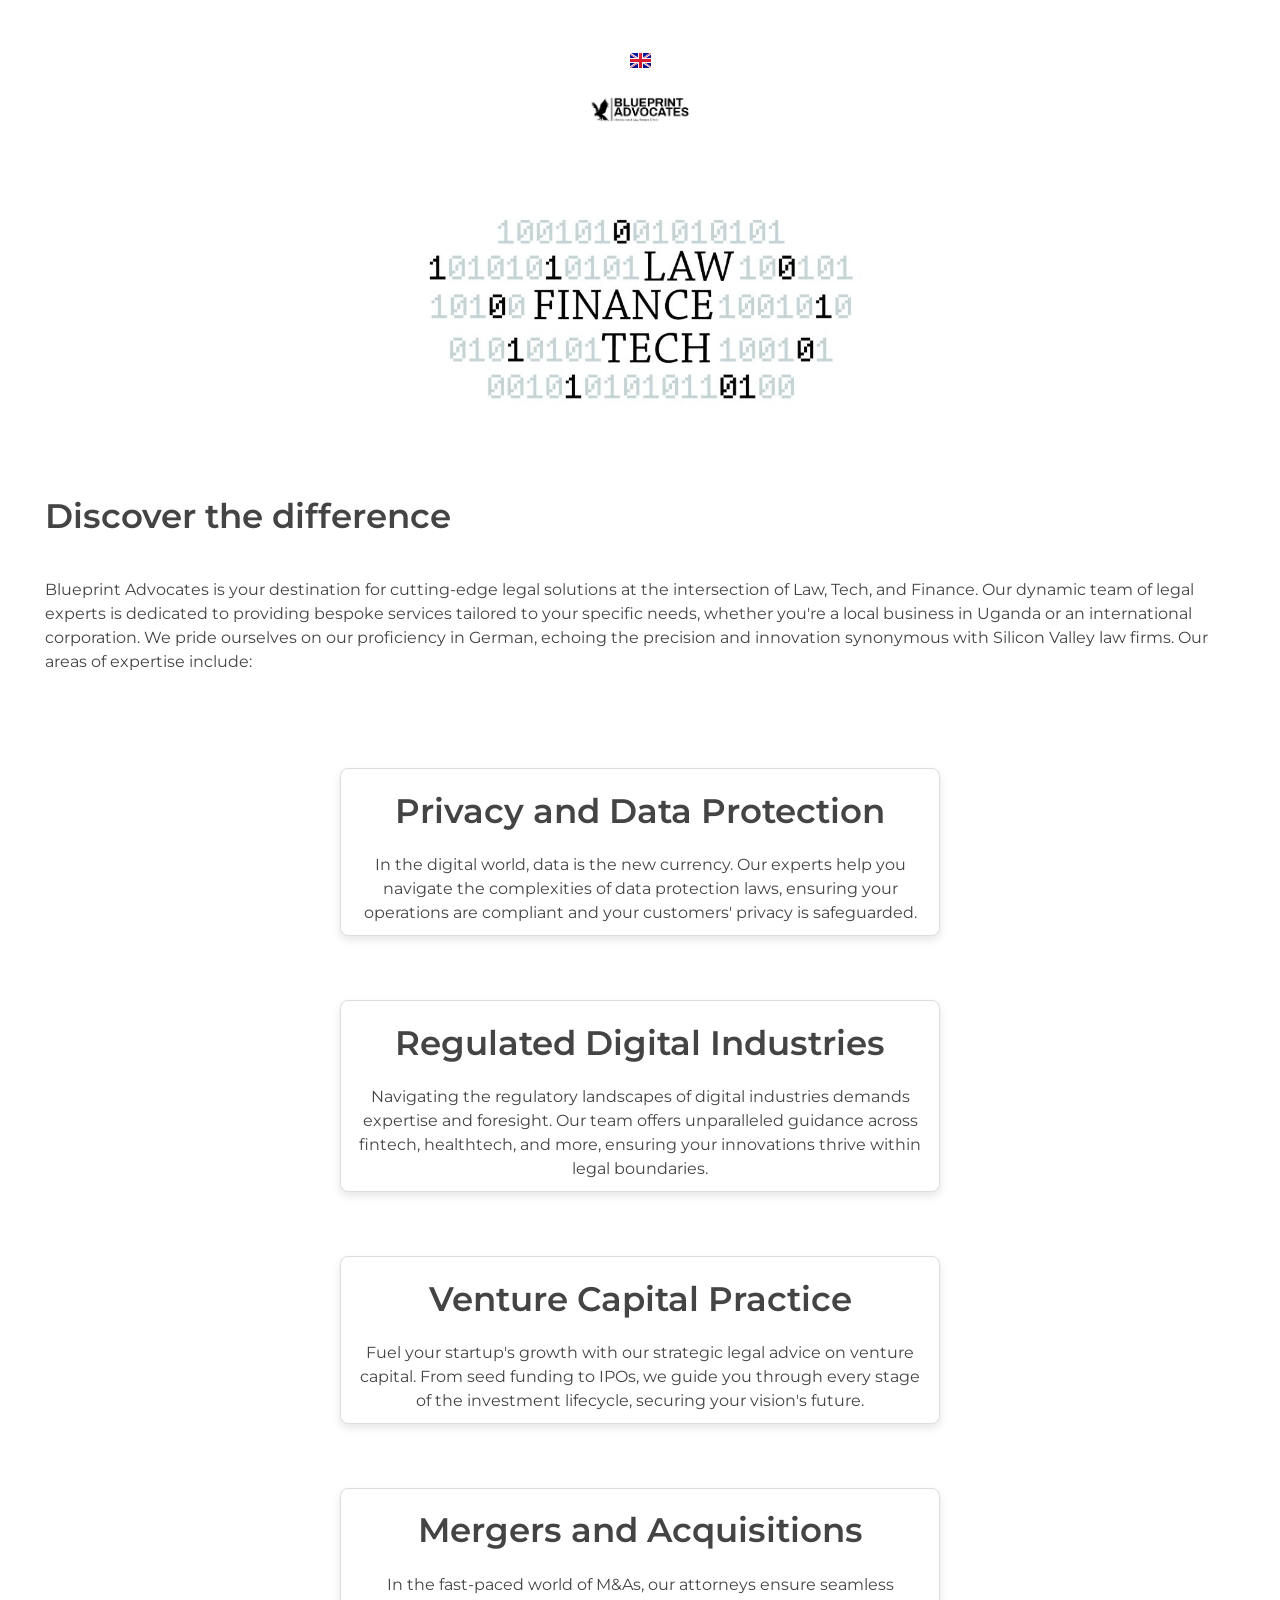
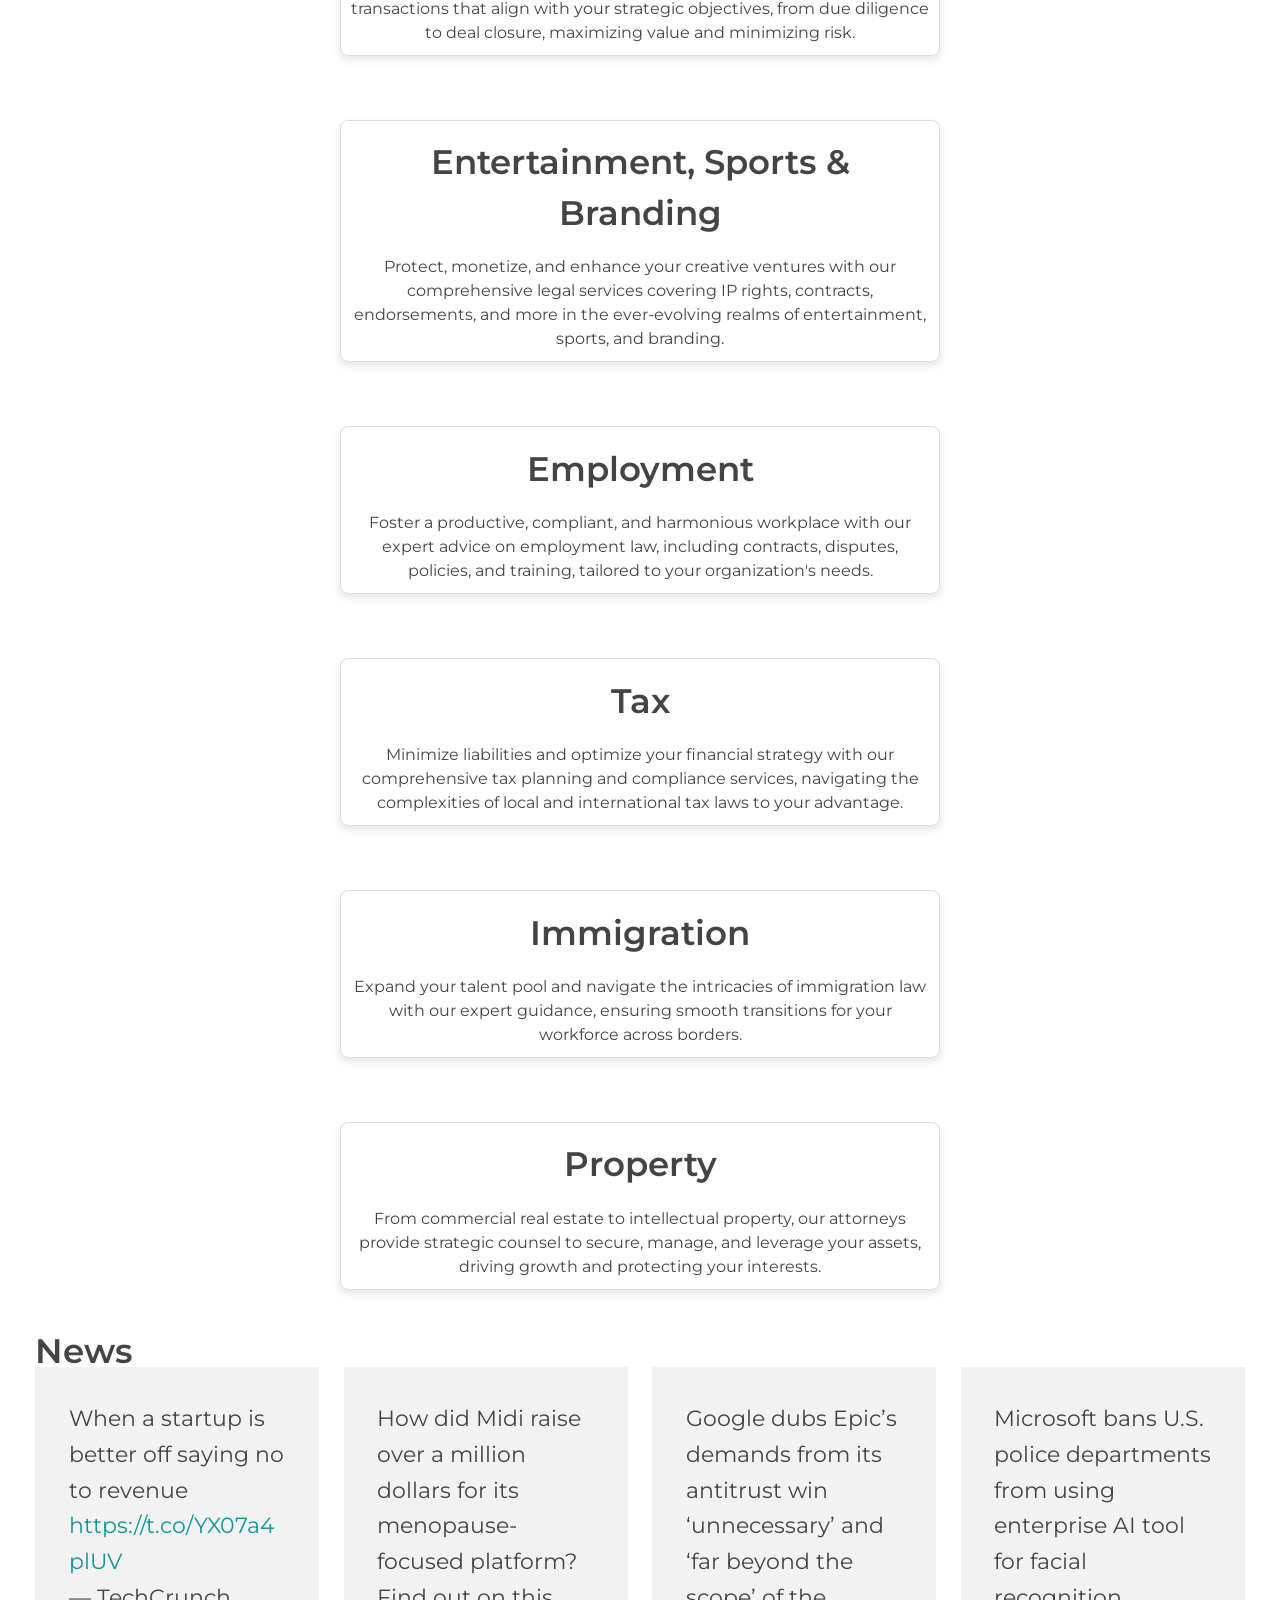
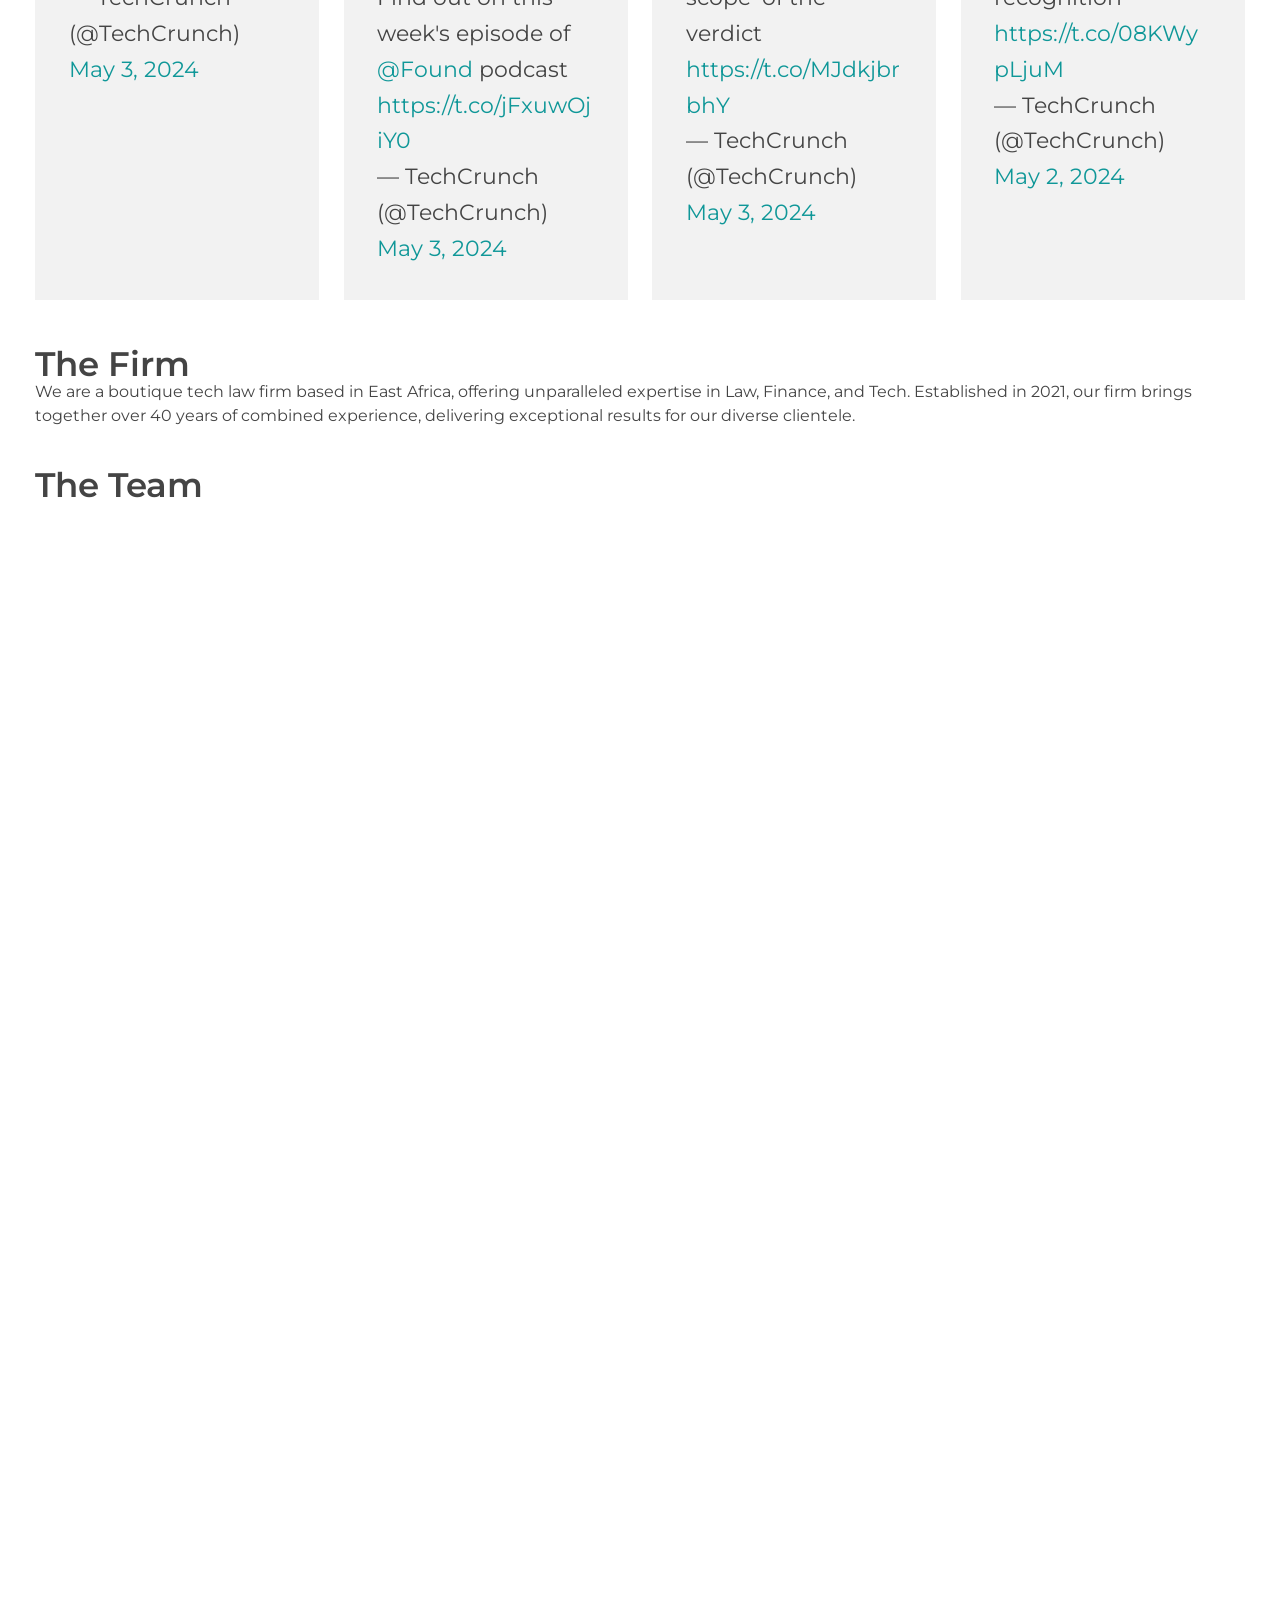
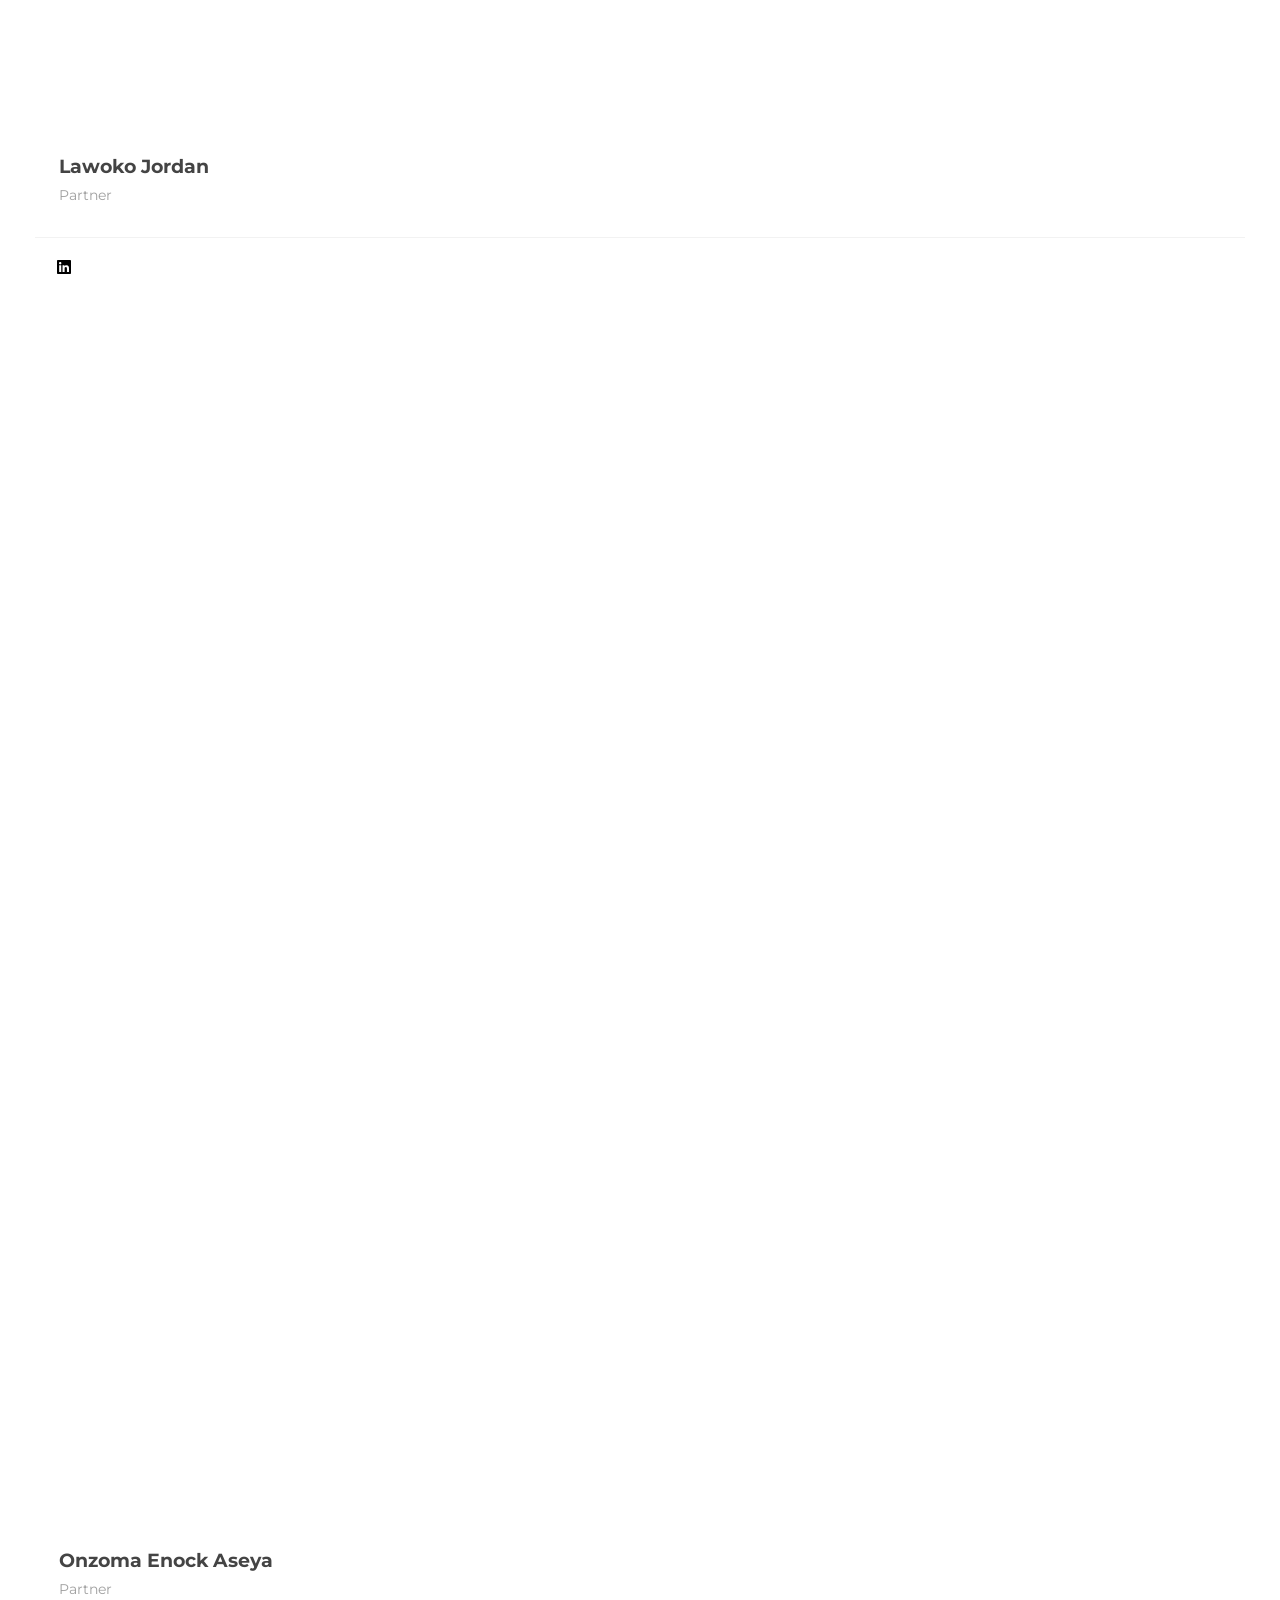
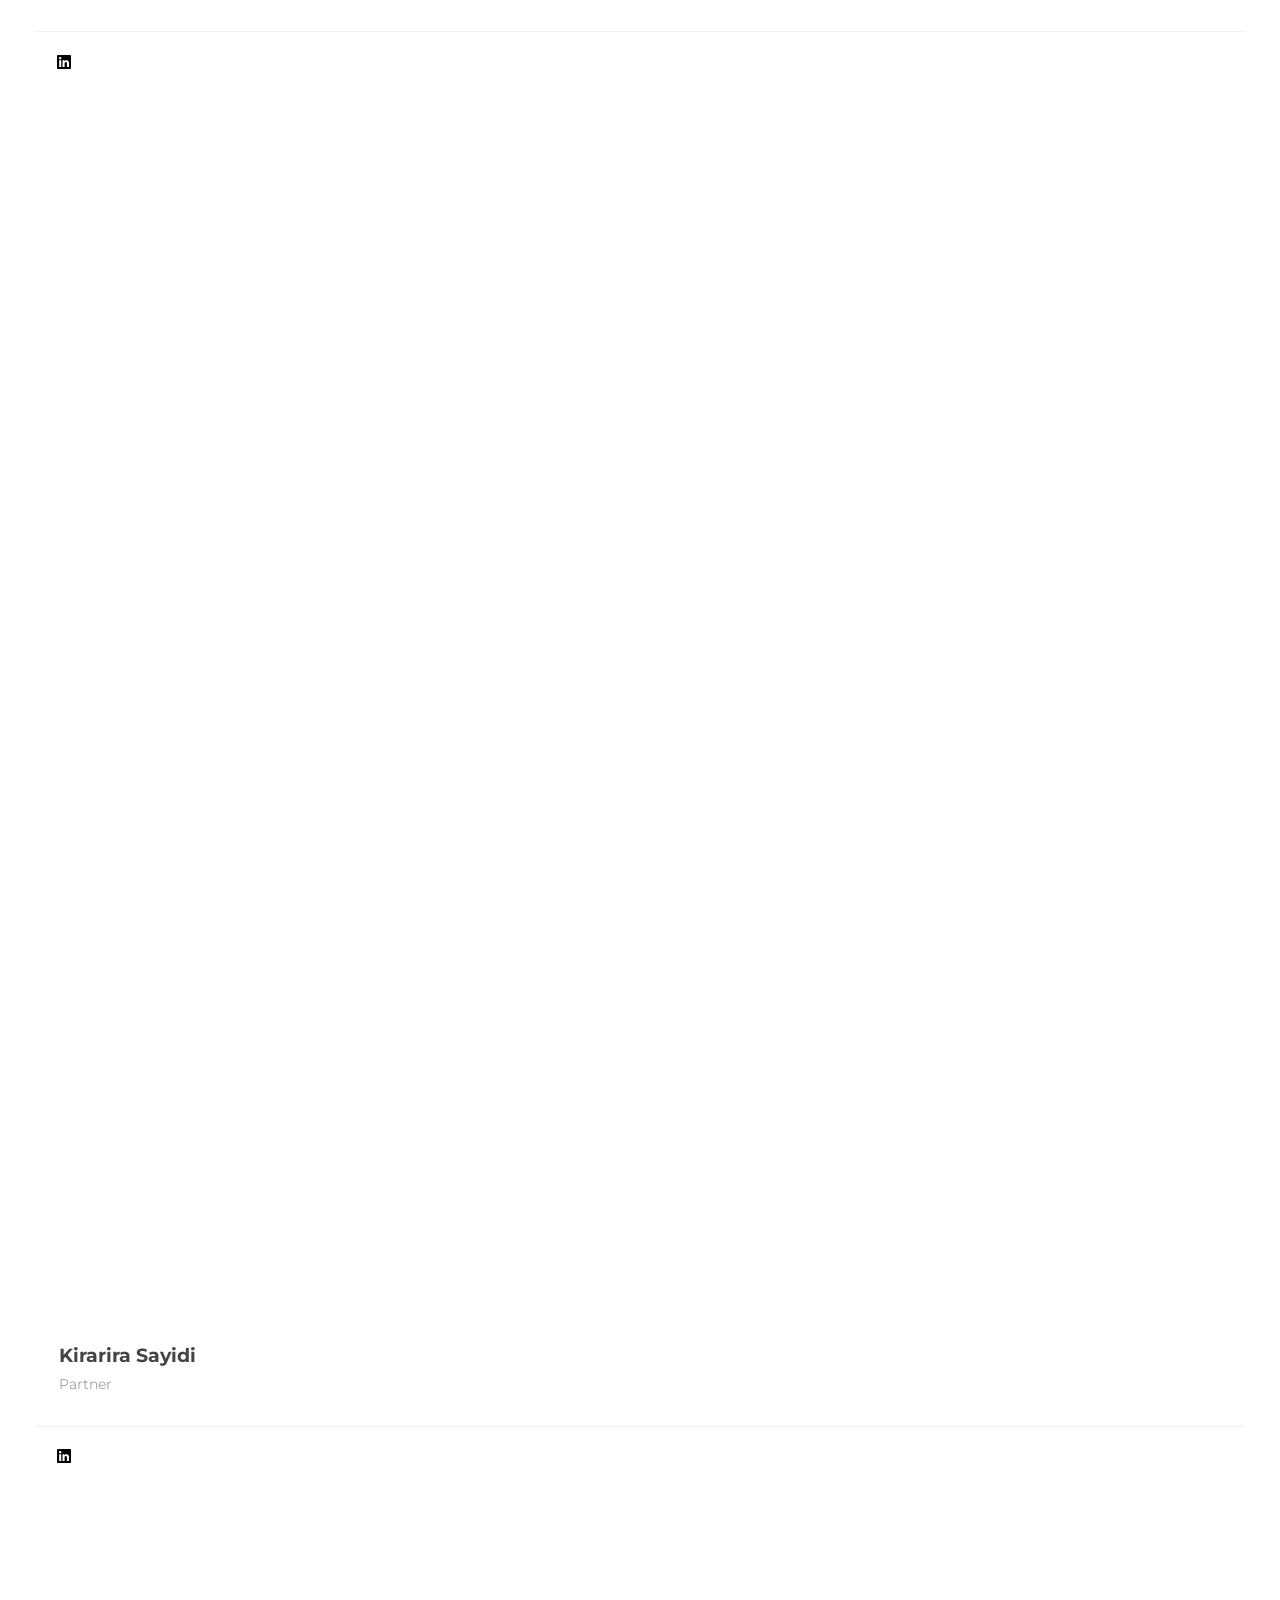
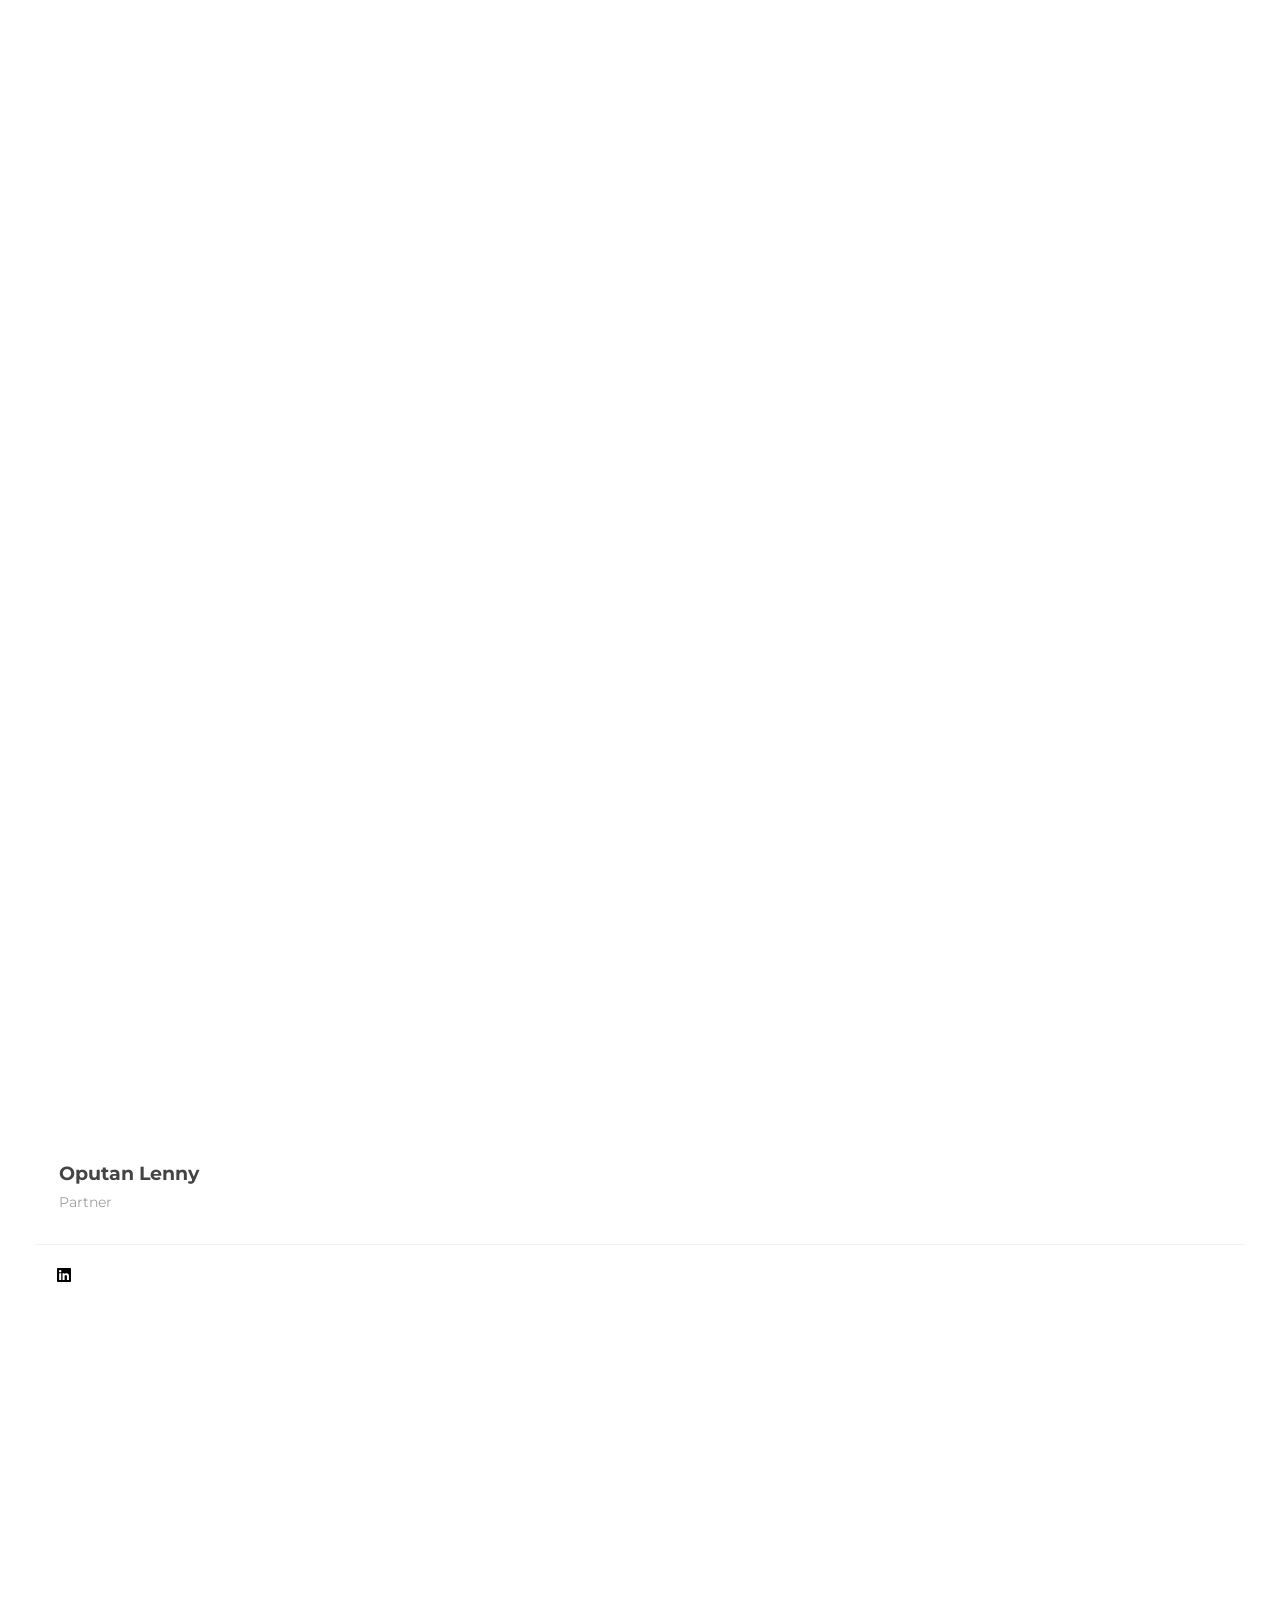
==== commit 3ab8dd0f: "Add a row of twitter news cards" ====
--- a/index.html
+++ b/index.html
@@ -1456,34 +1456,95 @@
                               </div>
                             </div>
 
-                            <div
-                              class="elementor-element elementor-element-ec1c29a elementor-widget elementor-hidden-mobile elementor-widget-text-editor"
-                              data-id="ec1c29a"
-                              data-element_type="widget"
-                              data-widget_type="text-editor.default"
-                            >
-                              <div class="elementor-widget-container">
-                                <p>
-                                  Stay updated with the latest legal
-                                  developments and industry insights from
-                                  Blueprint Advocates.
+                            <!-- NEWS ROW -->
+                            <div class="news-section">
+                              <!-- <div class="aux-mc-item post-9942"> -->
+                              <blockquote class="twitter-tweet">
+                                <p lang="en" dir="ltr">
+                                  When a startup is better off saying no to
+                                  revenue
+                                  <a href="https://t.co/YX07a4plUV"
+                                    >https://t.co/YX07a4plUV</a
+                                  >
                                 </p>
-                              </div>
-                            </div>
-
-                            <div
-                              class="elementor-element elementor-element-5631456 elementor-hidden-desktop elementor-hidden-tablet elementor-widget elementor-widget-text-editor"
-                              data-id="5631456"
-                              data-element_type="widget"
-                              data-widget_type="text-editor.default"
-                            >
-                              <div class="elementor-widget-container">
-                                <p style="text-align: center">
-                                  Stay updated with the latest legal
-                                  developments and industry insights from
-                                  Blueprint Advocates.
+                                &mdash; TechCrunch (@TechCrunch)
+                                <a
+                                  href="https://twitter.com/TechCrunch/status/1786418278451065073?ref_src=twsrc%5Etfw"
+                                  >May 3, 2024</a
+                                >
+                              </blockquote>
+                              <script
+                                async
+                                src="https://platform.twitter.com/widgets.js"
+                                charset="utf-8"
+                              ></script>
+                              <!-- </div>
+                                <div class="aux-mc-item post-8755"> -->
+                              <blockquote class="twitter-tweet">
+                                <p lang="en" dir="ltr">
+                                  How did Midi raise over a million dollars for
+                                  its menopause-focused platform? Find out on
+                                  this week&#39;s episode of
+                                  <a
+                                    href="https://twitter.com/found?ref_src=twsrc%5Etfw"
+                                    >@Found</a
+                                  >
+                                  podcast
+                                  <a href="https://t.co/jFxuwOjiY0"
+                                    >https://t.co/jFxuwOjiY0</a
+                                  >
                                 </p>
-                              </div>
+                                &mdash; TechCrunch (@TechCrunch)
+                                <a
+                                  href="https://twitter.com/TechCrunch/status/1786458225723703788?ref_src=twsrc%5Etfw"
+                                  >May 3, 2024</a
+                                >
+                              </blockquote>
+                              <!-- </div>
+                                <div class="aux-mc-item post-9576"> -->
+                              <blockquote class="twitter-tweet">
+                                <p lang="en" dir="ltr">
+                                  Google dubs Epic’s demands from its antitrust
+                                  win ‘unnecessary’ and ‘far beyond the scope’
+                                  of the verdict
+                                  <a href="https://t.co/MJdkjbrbhY"
+                                    >https://t.co/MJdkjbrbhY</a
+                                  >
+                                </p>
+                                &mdash; TechCrunch (@TechCrunch)
+                                <a
+                                  href="https://twitter.com/TechCrunch/status/1786305023602802759?ref_src=twsrc%5Etfw"
+                                  >May 3, 2024</a
+                                >
+                              </blockquote>
+                              <script
+                                async
+                                src="https://platform.twitter.com/widgets.js"
+                                charset="utf-8"
+                              ></script>
+                              <!-- </div>
+                                <div class="aux-mc-item post-9133"> -->
+                              <blockquote class="twitter-tweet">
+                                <p lang="en" dir="ltr">
+                                  Microsoft bans U.S. police departments from
+                                  using enterprise AI tool for facial
+                                  recognition
+                                  <a href="https://t.co/08KWypLjuM"
+                                    >https://t.co/08KWypLjuM</a
+                                  >
+                                </p>
+                                &mdash; TechCrunch (@TechCrunch)
+                                <a
+                                  href="https://twitter.com/TechCrunch/status/1786138940551950672?ref_src=twsrc%5Etfw"
+                                  >May 2, 2024</a
+                                >
+                              </blockquote>
+                              <script
+                                async
+                                src="https://platform.twitter.com/widgets.js"
+                                charset="utf-8"
+                              ></script>
+                              <!-- </div> -->
                             </div>
                           </div>
                         </div>
--- a/assets/css/style.css
+++ b/assets/css/style.css
@@ -65968,3 +65968,19 @@
     margin: 0 auto;
   }
 }
+
+@media only screen and (min-width: 768px) {
+  .news-section {
+    display: grid;
+    grid-template-columns: repeat(2, 48%);
+    grid-gap: 4%;
+  }
+}
+
+@media only screen and (min-width: 1024px) {
+  .news-section {
+    display: grid;
+    grid-template-columns: repeat(4, 23.5%);
+    grid-gap: 2%;
+  }
+}
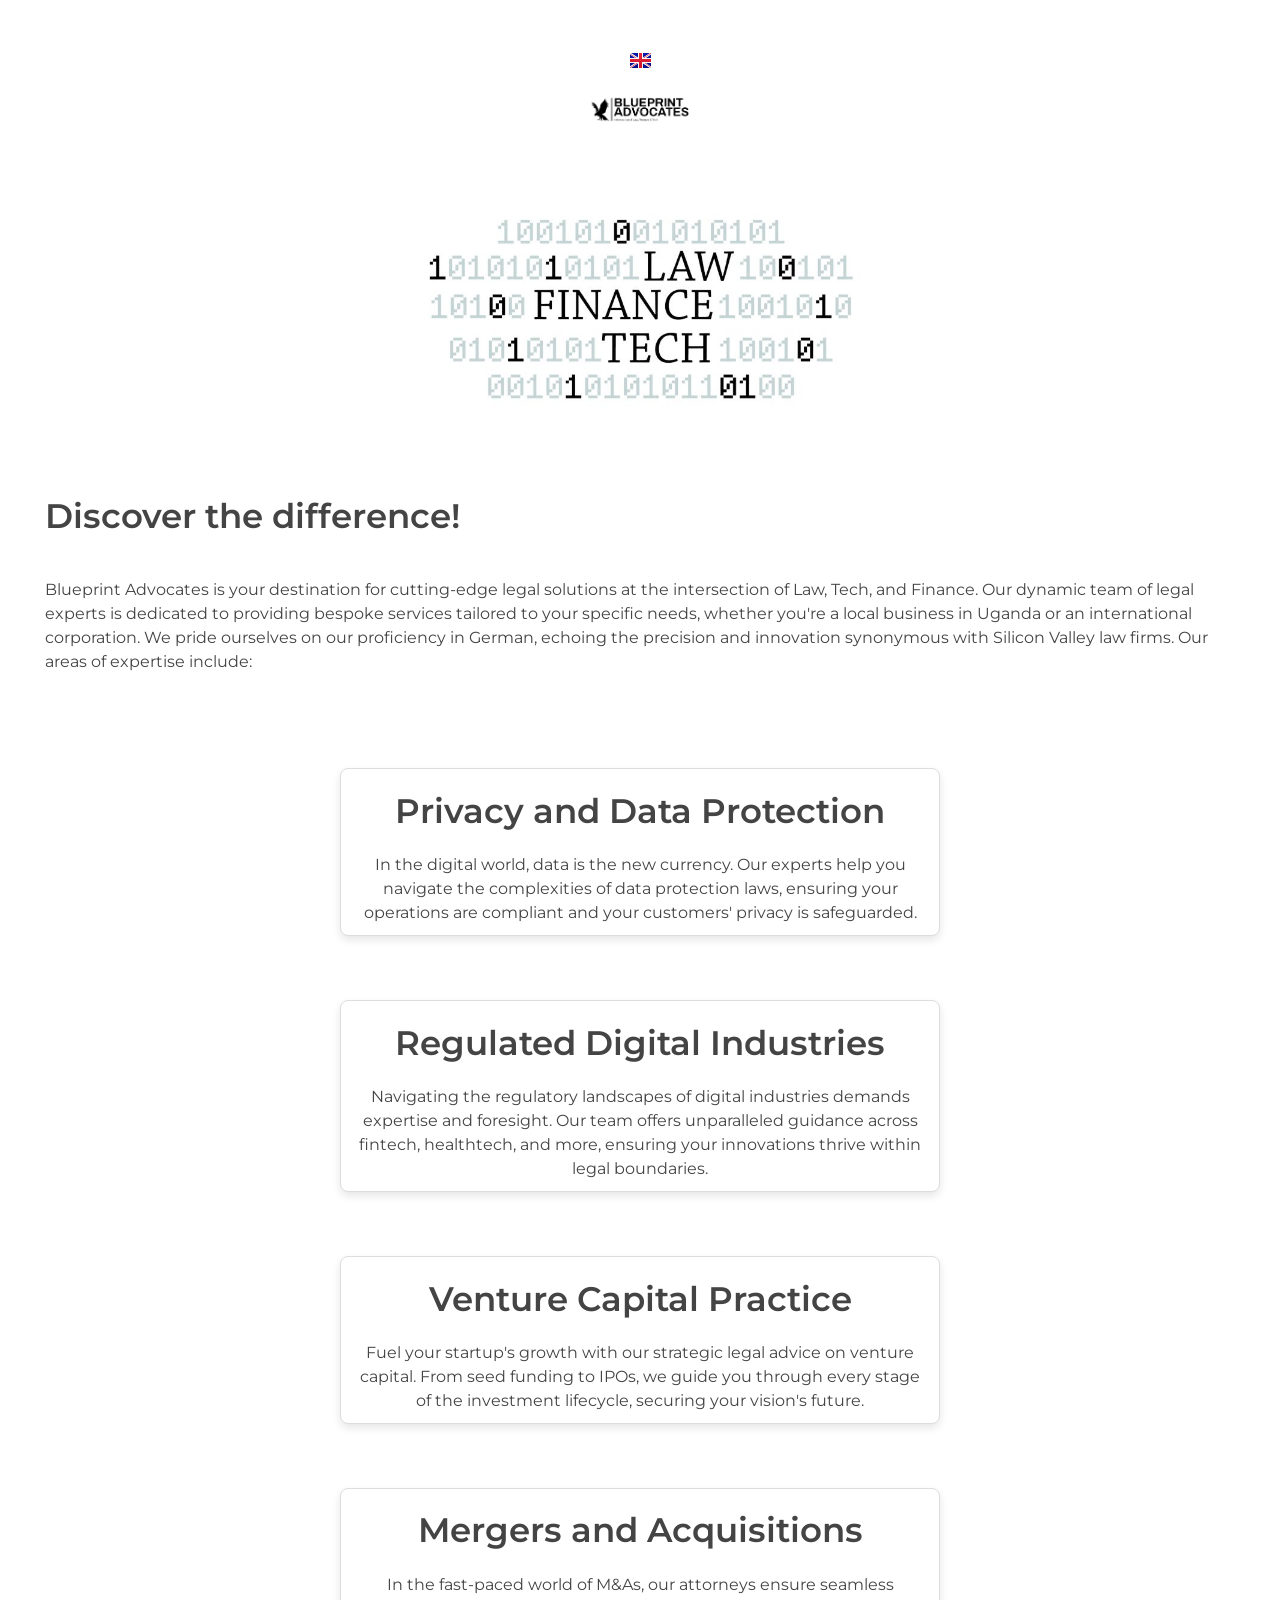
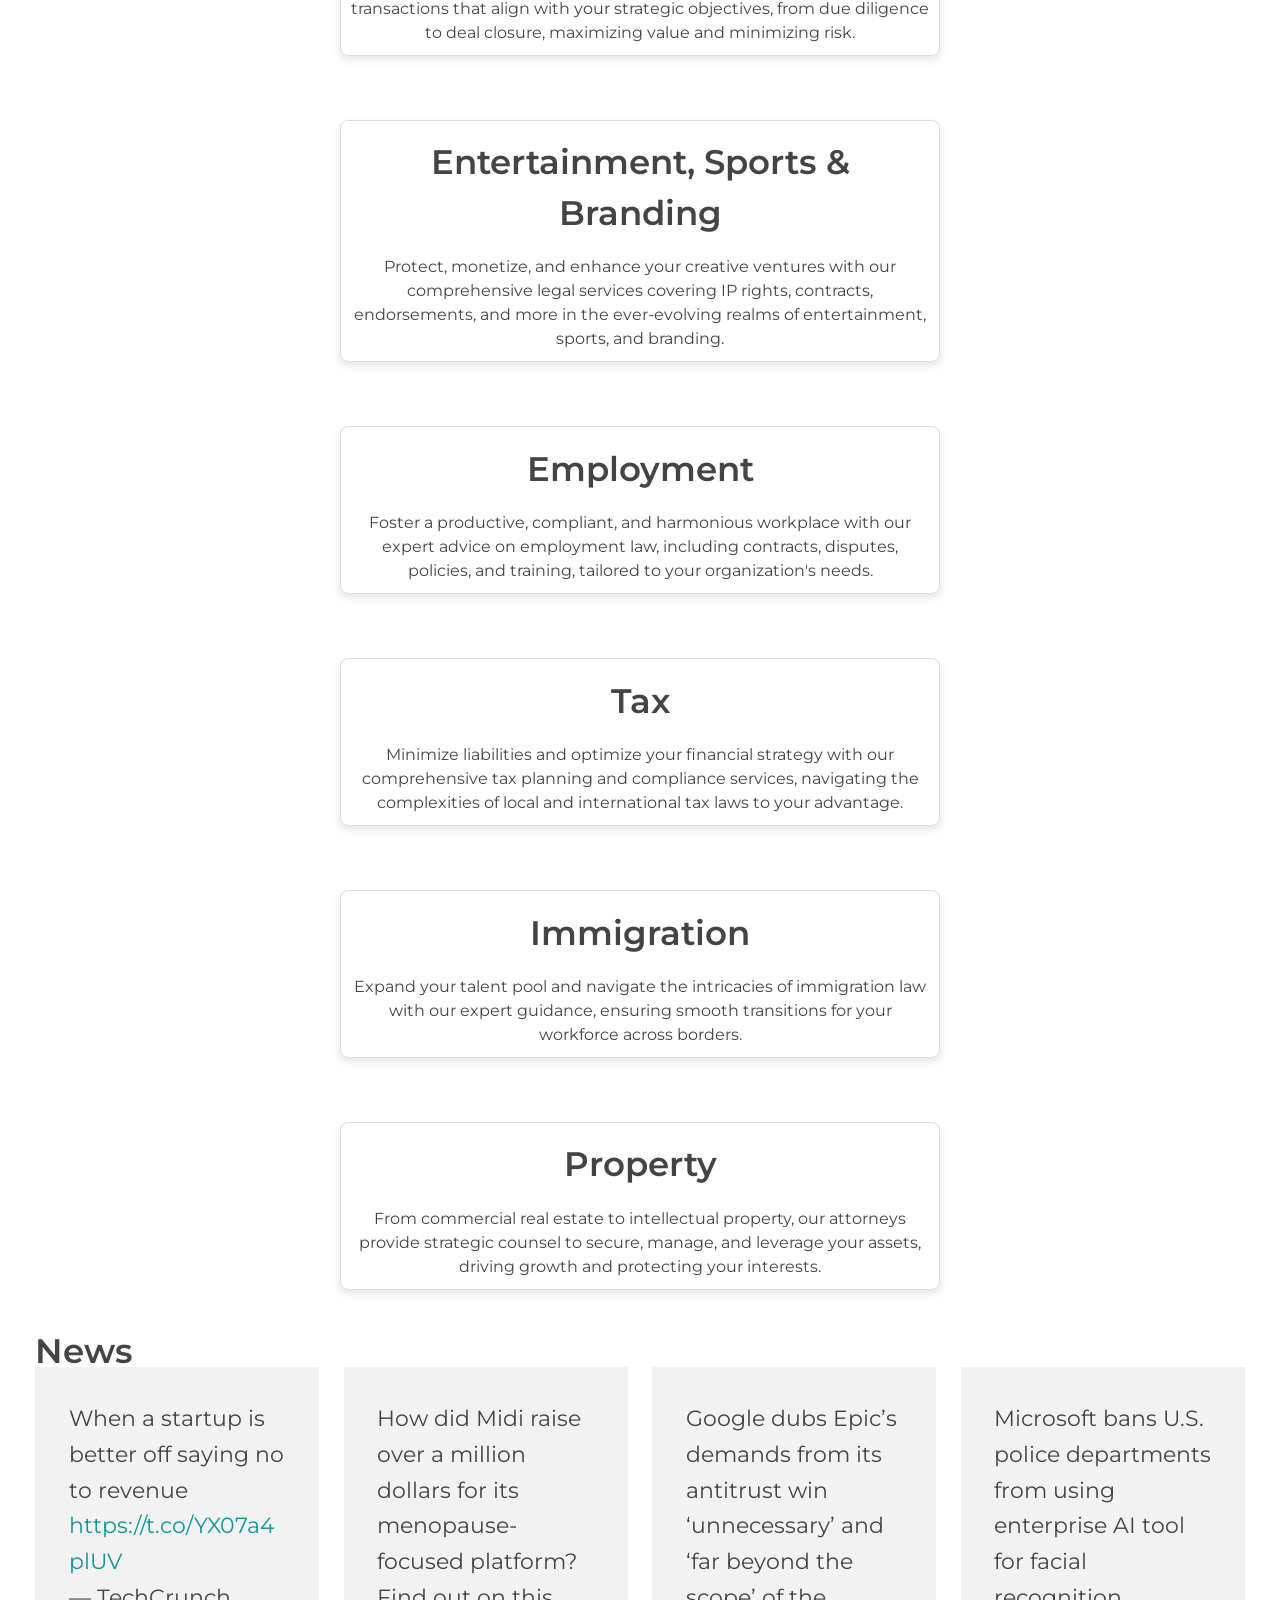
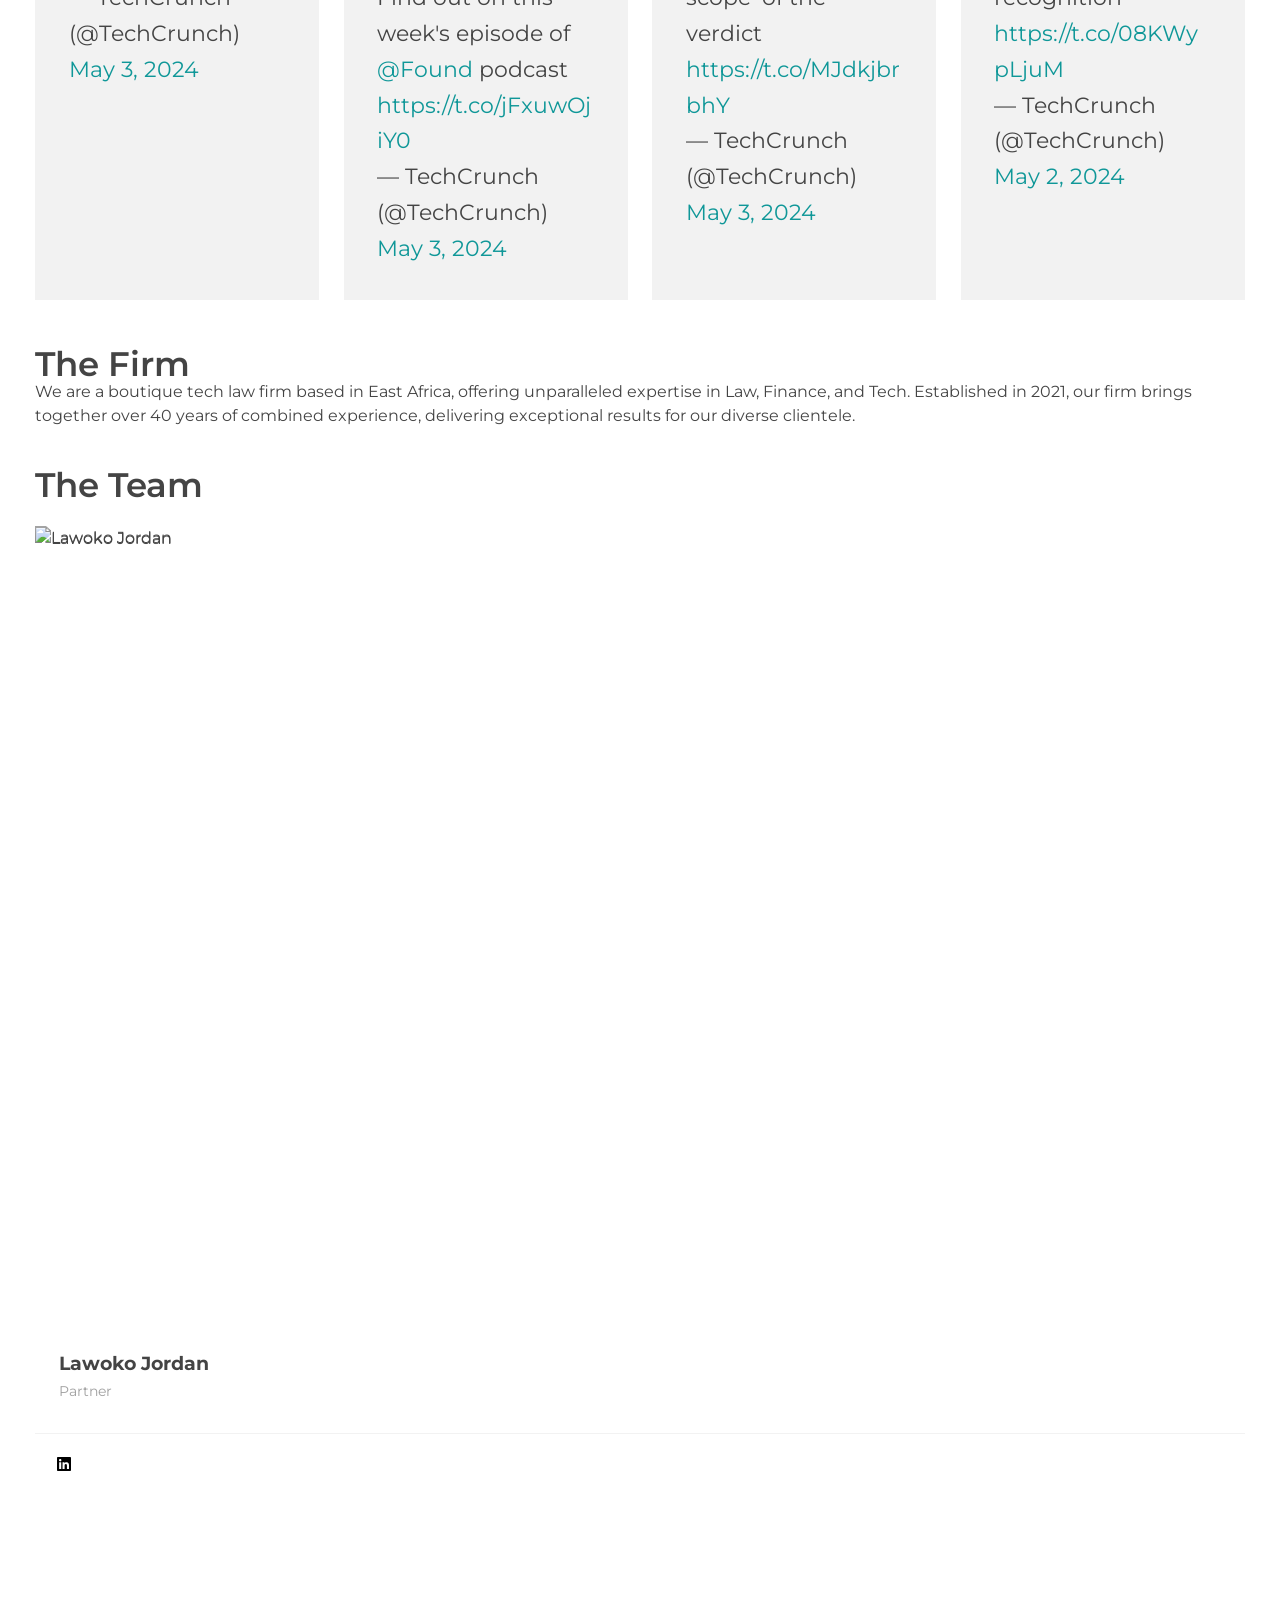
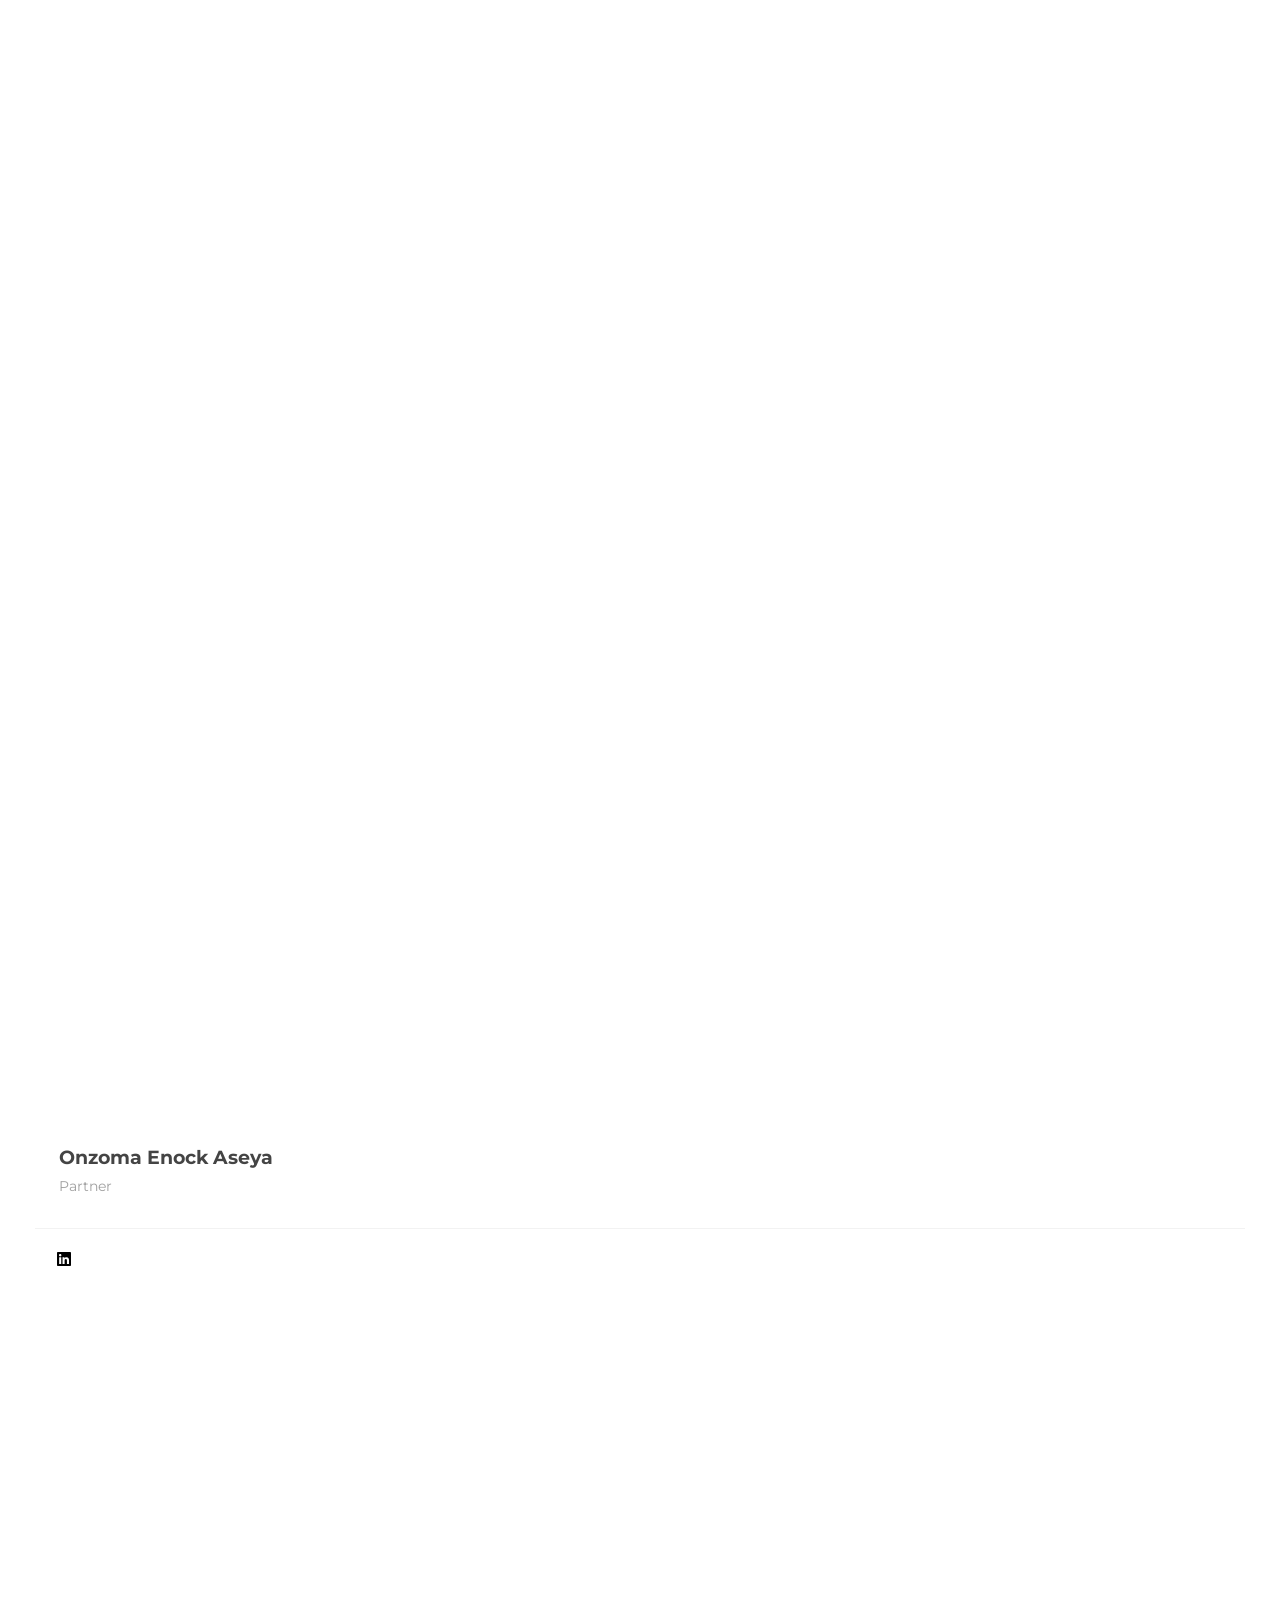
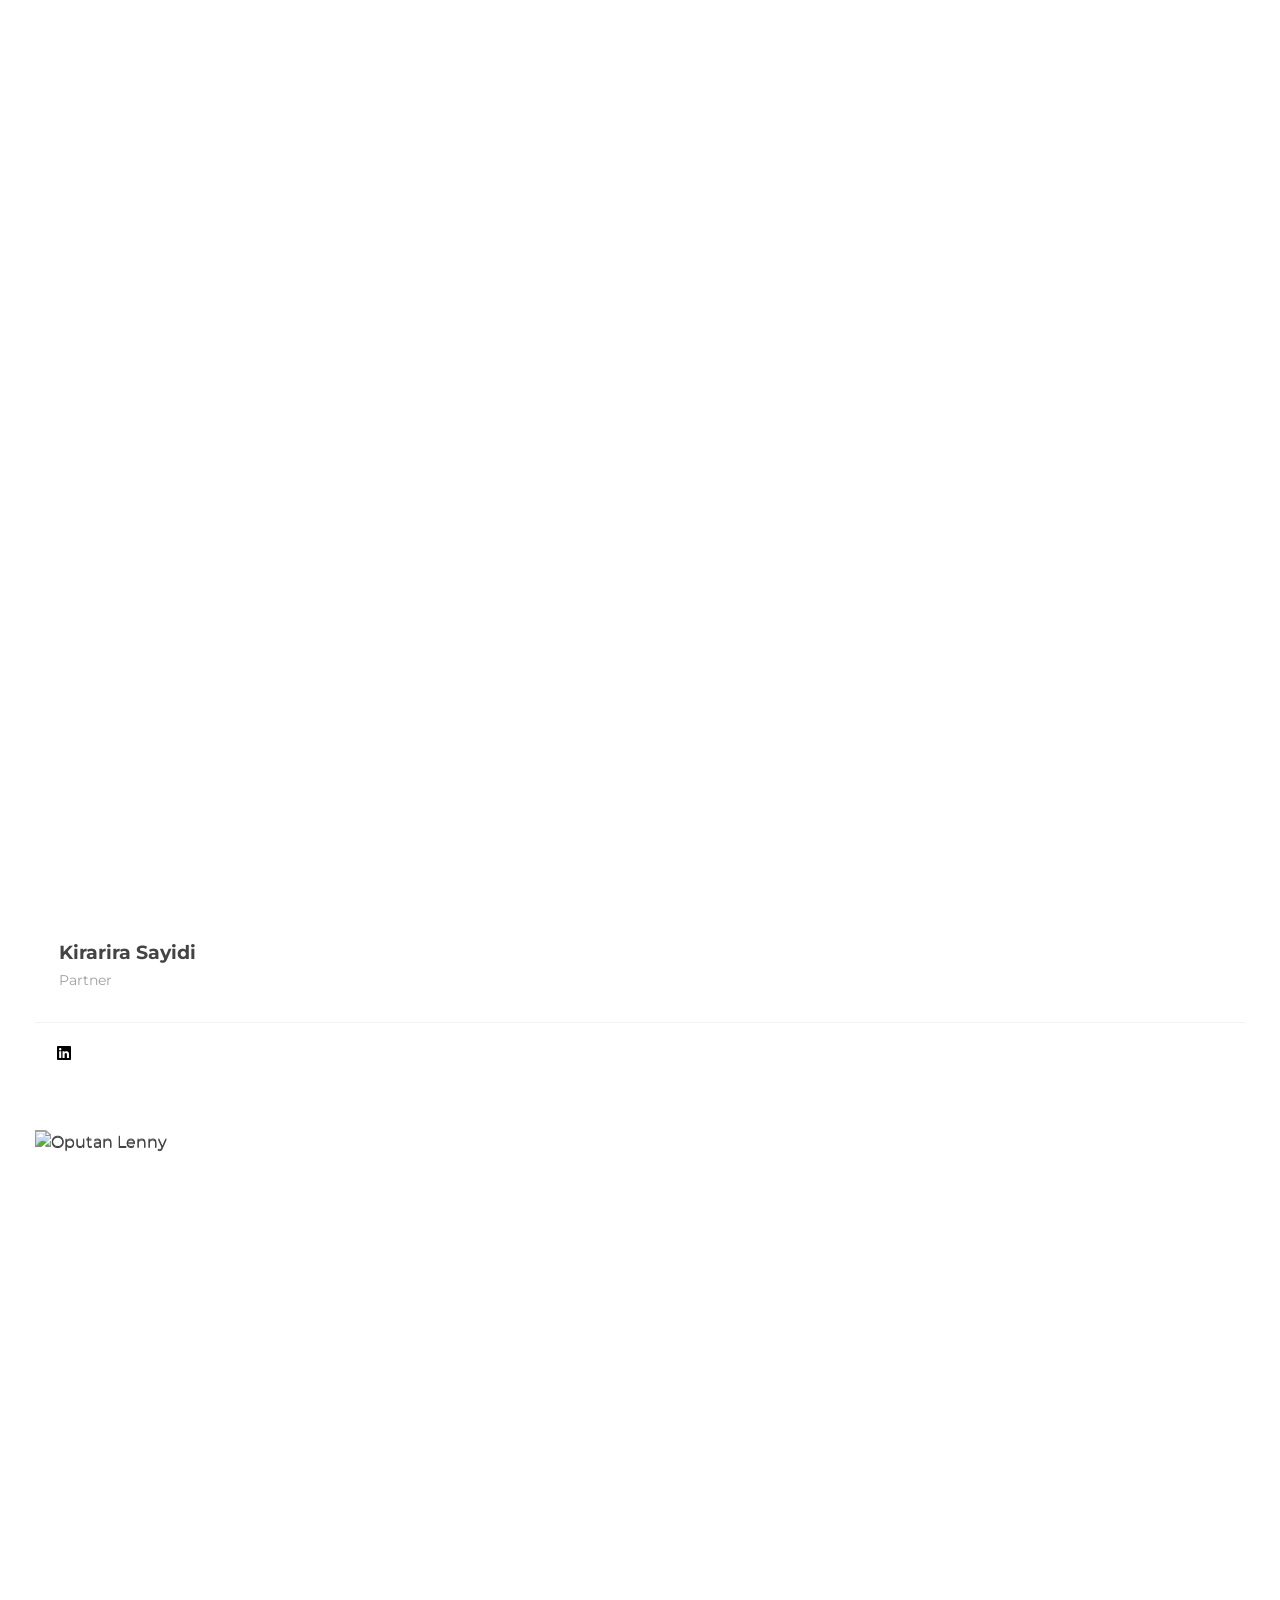
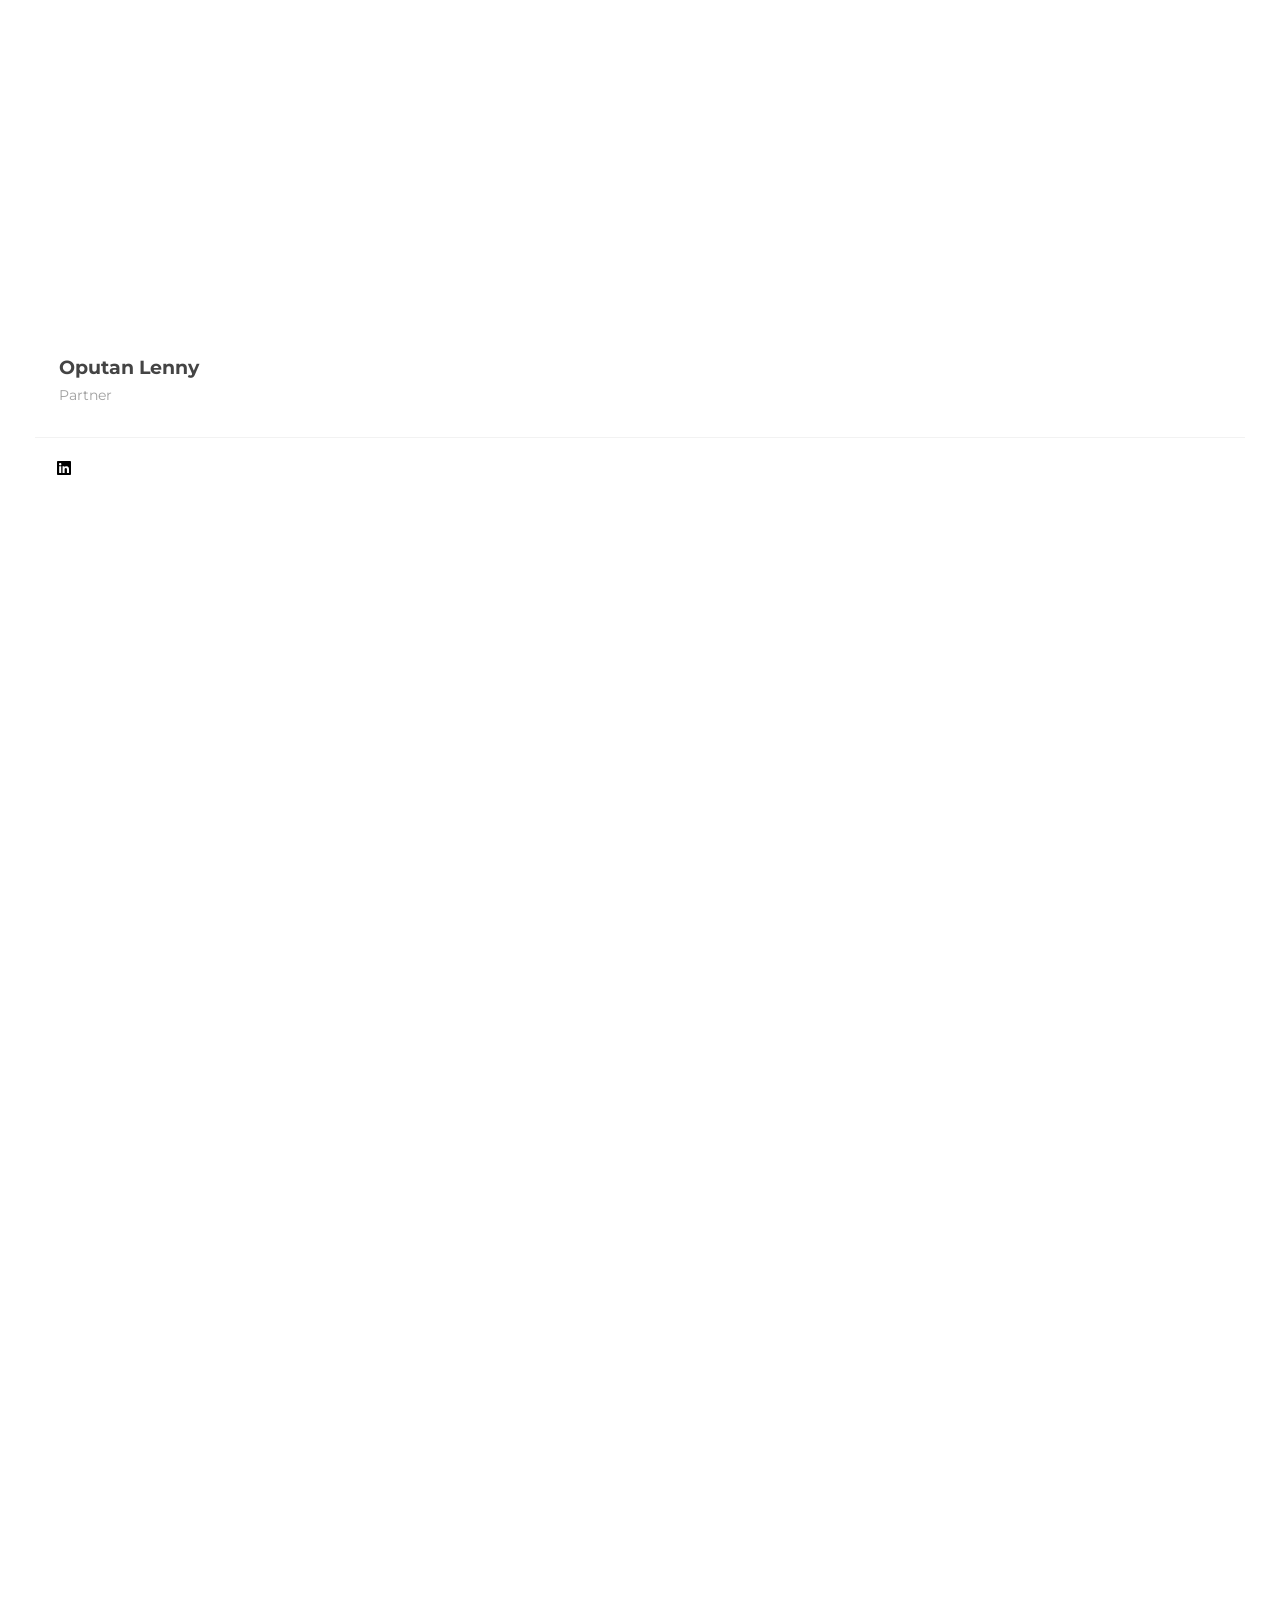
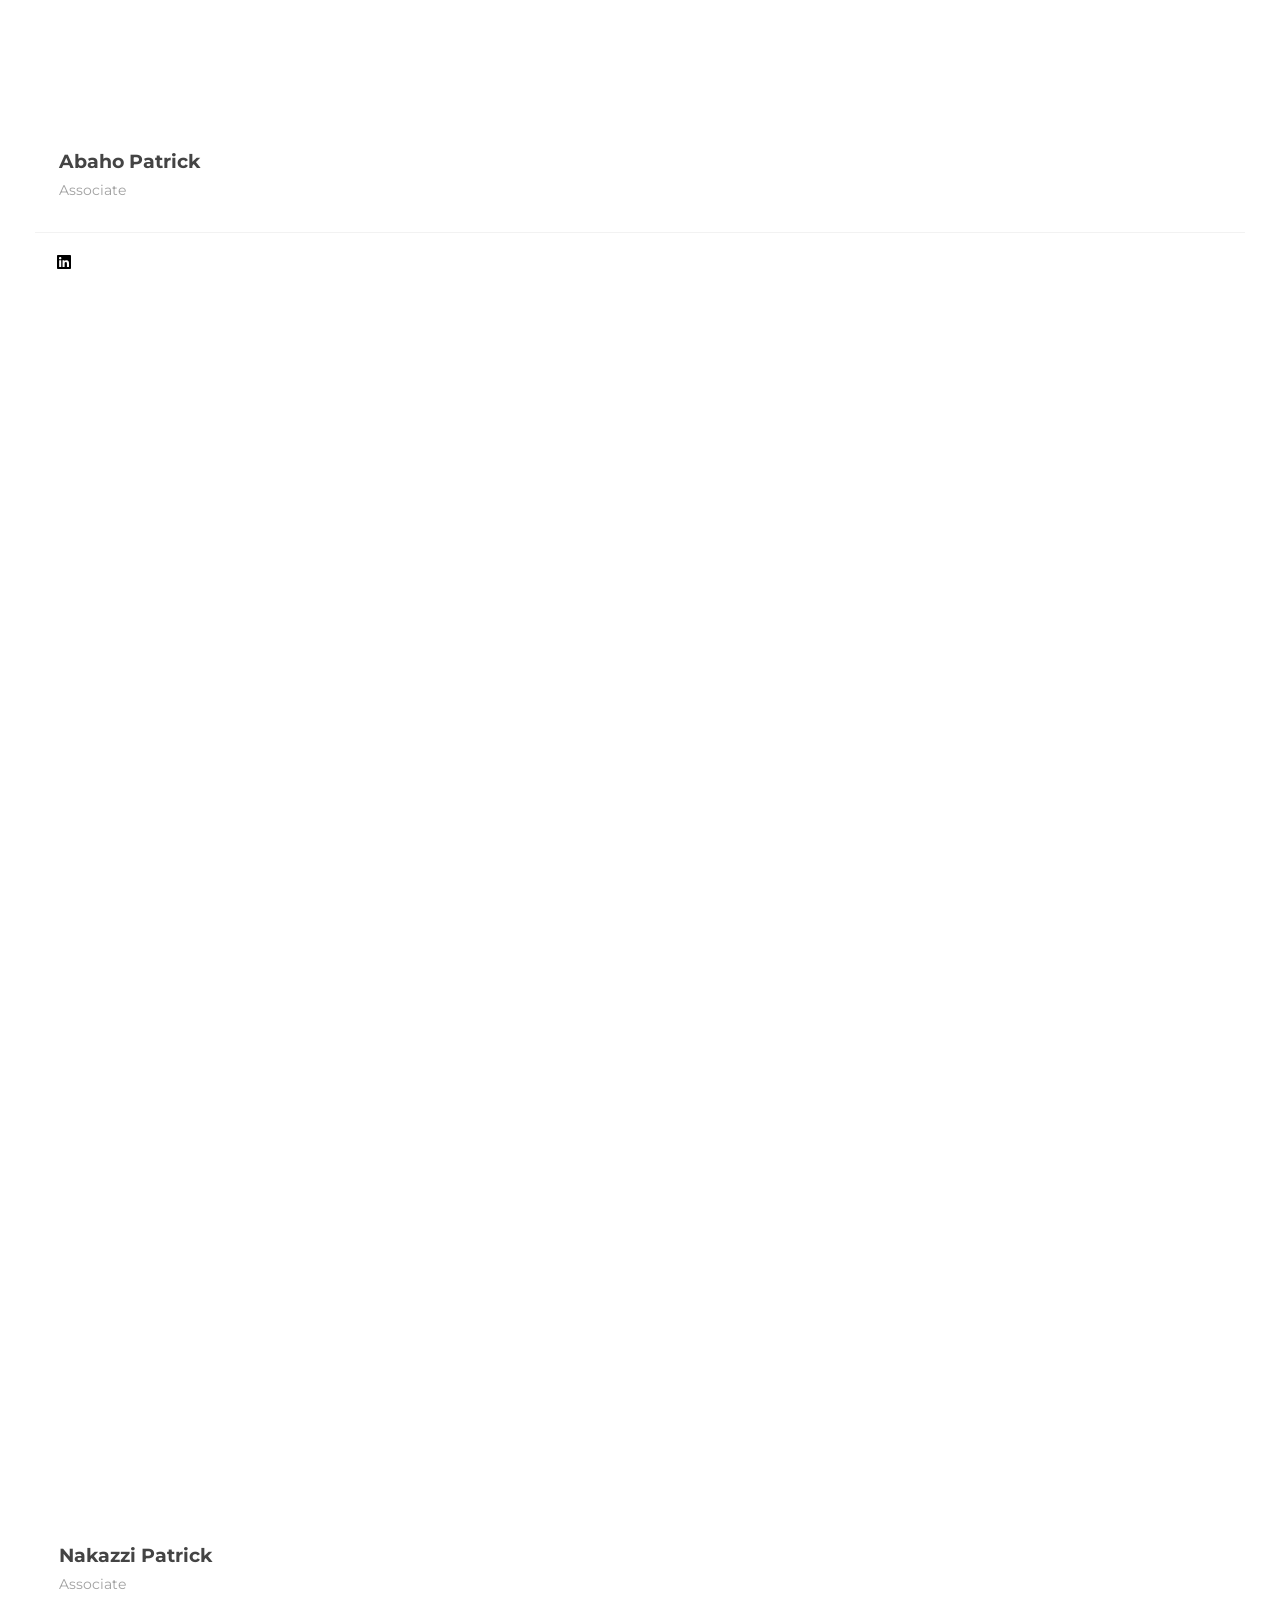
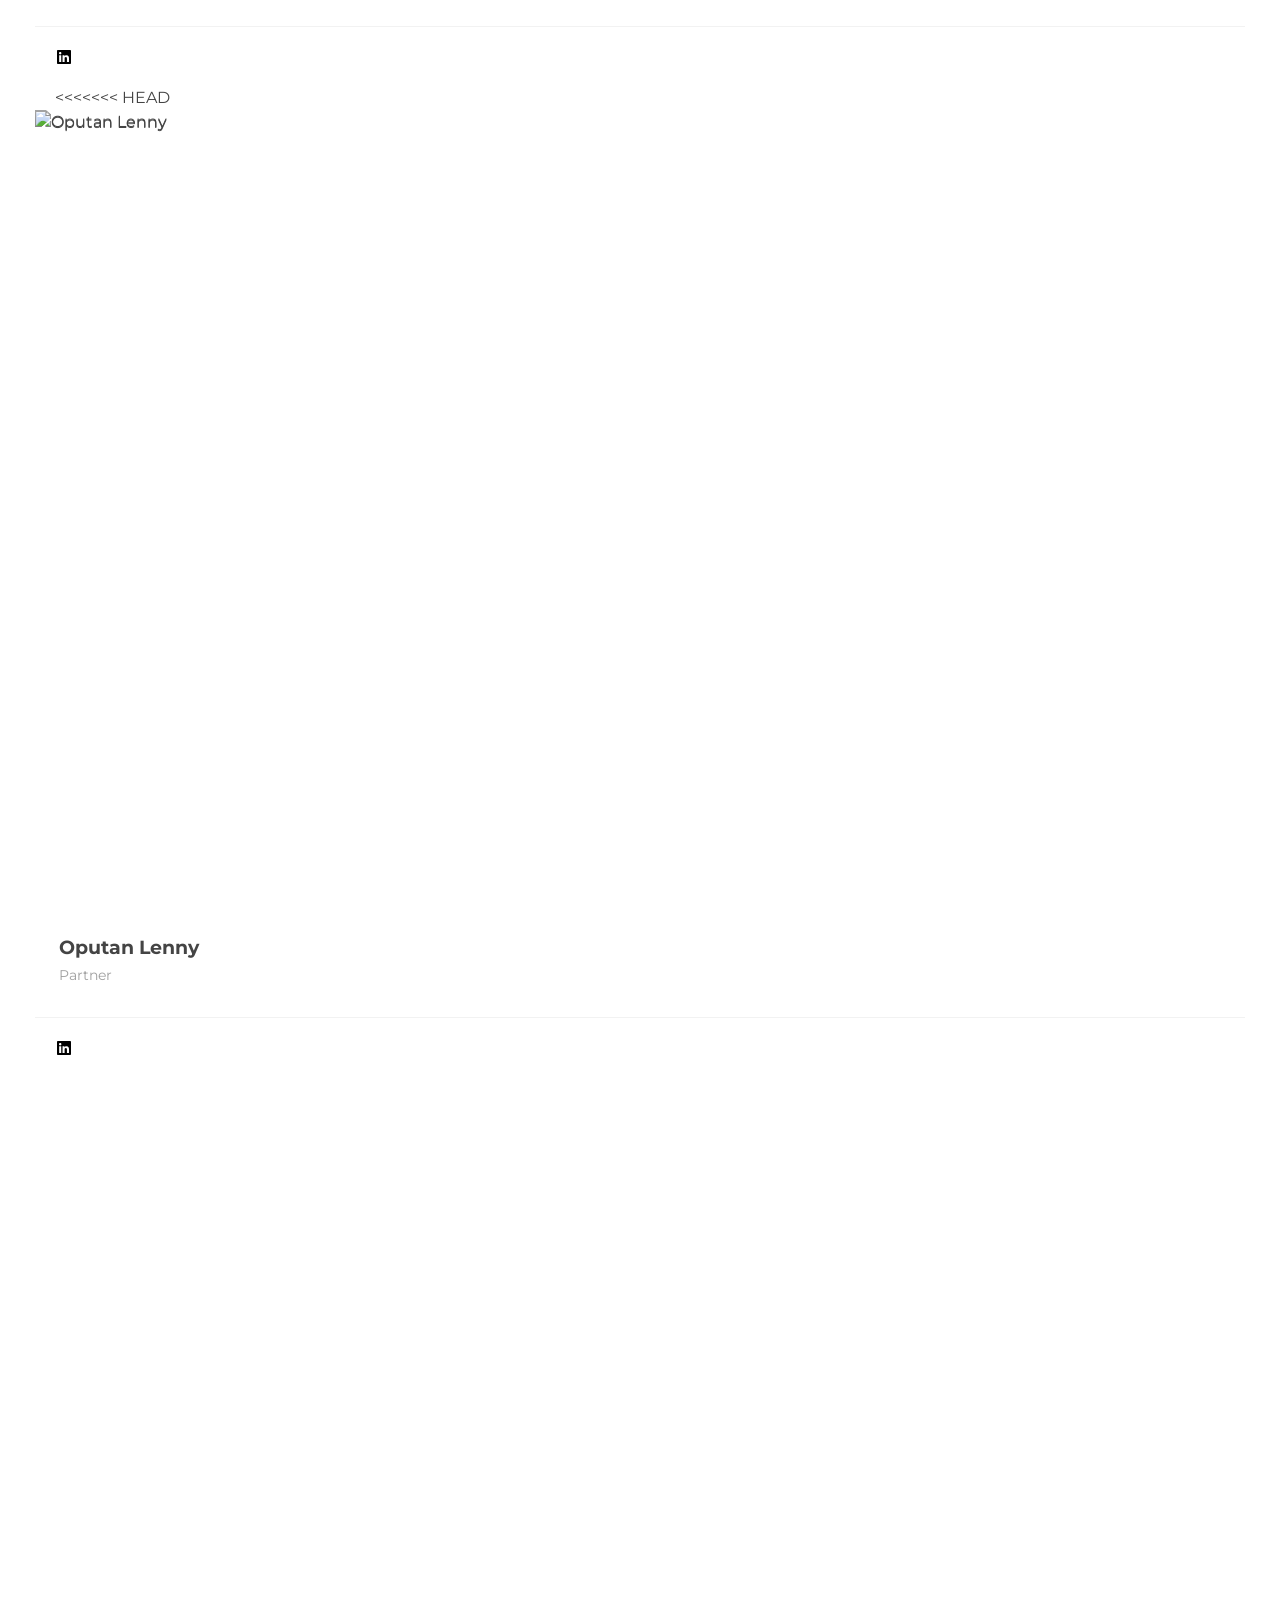
==== commit 90366bfc: "Merge remote-tracking branch 'refs/remotes/origin/main'" ====
--- a/index.html
+++ b/index.html
@@ -282,6 +282,7 @@
   <body
     class="home page-template-default page page-id-8591 wp-custom-logo auxin-pro non-logged-in e-lazyload elementor-default elementor-kit-25 elementor-page elementor-page-8591 phlox-pro aux-dom-unready aux-boxed aux-resp aux-xhd aux-page-animation-off _auxels"
     data-framed=""
+    style="background-color: black !important"
   >
     <div id="inner-body">
       <header
@@ -328,7 +329,7 @@
                         decoding="async"
                         width="100"
                         height="100"
-                        src="./assets/images/blueprint-logo.png"
+                        src="./assets/images/blueprint-logo-removebg-preview.png"
                         class="attachment-full size-full wp-image-8680"
                         alt=""
                       />
@@ -644,7 +645,7 @@
                         decoding="async"
                         width="100"
                         height="100"
-                        src="./assets/images/blueprint-logo.png"
+                        src="./assets/images/blueprint-logo-removebg-preview.png"
                         class="attachment-full size-full wp-image-9366"
                         alt=""
                       />
@@ -788,7 +789,7 @@
                                           <div
                                             class="elementor-widget-container"
                                           >
-                                            <h2>Discover the difference</h2>
+                                            <h2>Discover the difference!</h2>
                                           </div>
                                         </div>
                                         <div
@@ -1479,7 +1480,7 @@
                                 charset="utf-8"
                               ></script>
                               <!-- </div>
-                                <div class="aux-mc-item post-8755"> -->
+                              <div class="aux-mc-item post-8755"> -->
                               <blockquote class="twitter-tweet">
                                 <p lang="en" dir="ltr">
                                   How did Midi raise over a million dollars for
@@ -1501,7 +1502,7 @@
                                 >
                               </blockquote>
                               <!-- </div>
-                                <div class="aux-mc-item post-9576"> -->
+                              <div class="aux-mc-item post-9576"> -->
                               <blockquote class="twitter-tweet">
                                 <p lang="en" dir="ltr">
                                   Google dubs Epic’s demands from its antitrust
@@ -1523,7 +1524,7 @@
                                 charset="utf-8"
                               ></script>
                               <!-- </div>
-                                <div class="aux-mc-item post-9133"> -->
+                              <div class="aux-mc-item post-9133"> -->
                               <blockquote class="twitter-tweet">
                                 <p lang="en" dir="ltr">
                                   Microsoft bans U.S. police departments from
@@ -1546,26 +1547,23 @@
                               ></script>
                               <!-- </div> -->
                             </div>
+
+                            <div
+                              class="elementor-element elementor-element-5631456 elementor-hidden-desktop elementor-hidden-tablet elementor-widget elementor-widget-text-editor"
+                              data-id="5631456"
+                              data-element_type="widget"
+                              data-widget_type="text-editor.default"
+                            >
+                              <div class="elementor-widget-container">
+                                <p style="text-align: center">
+                                  Stay updated with the latest legal
+                                  developments and industry insights from
+                                  Blueprint Advocates.
+                                </p>
+                              </div>
+                            </div>
                           </div>
                         </div>
-                        <!-- <div class="elementor-element elementor-element-1094eaa e-flex e-con-boxed e-con e-parent" data-id="1094eaa" data-element_type="container" data-core-v316-plus="true">
-                                                <div class="e-con-inner">
-                                                    <div data-ep-wrapper-link="{&quot;url&quot;:&quot;https:\/\/www.byte.law\/blog\/&quot;,&quot;is_external&quot;:&quot;&quot;,&quot;nofollow&quot;:&quot;&quot;,&quot;custom_attributes&quot;:&quot;&quot;}" style="cursor: pointer" class="bdt-element-link elementor-element elementor-element-3e551eb elementor-widget elementor-widget-heading" data-id="3e551eb" data-element_type="widget" data-widget_type="heading.default">
-                                                        <div class="elementor-widget-container">
-                                                            <h2 class="elementor-heading-title elementor-size-default">Alle Beiträge</h2>
-                                                        </div>
-                                                    </div>
-                                                    <div class="elementor-element elementor-element-27680e1 e-transform elementor-view-default elementor-widget elementor-widget-icon" data-id="27680e1" data-element_type="widget" data-settings="{&quot;_transform_translateX_effect&quot;:{&quot;unit&quot;:&quot;px&quot;,&quot;size&quot;:-15,&quot;sizes&quot;:[]},&quot;_transform_translateY_effect&quot;:{&quot;unit&quot;:&quot;px&quot;,&quot;size&quot;:5,&quot;sizes&quot;:[]},&quot;_transform_translateX_effect_tablet&quot;:{&quot;unit&quot;:&quot;px&quot;,&quot;size&quot;:&quot;&quot;,&quot;sizes&quot;:[]},&quot;_transform_translateX_effect_mobile&quot;:{&quot;unit&quot;:&quot;px&quot;,&quot;size&quot;:&quot;&quot;,&quot;sizes&quot;:[]},&quot;_transform_translateY_effect_tablet&quot;:{&quot;unit&quot;:&quot;px&quot;,&quot;size&quot;:&quot;&quot;,&quot;sizes&quot;:[]},&quot;_transform_translateY_effect_mobile&quot;:{&quot;unit&quot;:&quot;px&quot;,&quot;size&quot;:&quot;&quot;,&quot;sizes&quot;:[]}}" data-widget_type="icon.default">
-                                                        <div class="elementor-widget-container">
-                                                            <div class="elementor-icon-wrapper">
-                                                                <a class="elementor-icon" href="https://www.byte.law/blog/">
-                                                                    <i aria-hidden="true" class="auxicon auxicon-arrow-right-1"></i>
-                                                                </a>
-                                                            </div>
-                                                        </div>
-                                                    </div>
-                                                </div>
-                                            </div> -->
                         <div
                           class="elementor-element elementor-element-81aa170 e-flex e-con-boxed e-con e-parent"
                           data-id="81aa170"
@@ -2881,6 +2879,305 @@
                           </div>
                         </div>
 
+                        <<<<<<< HEAD
+                        <!-- Second row of profiles -->
+                        <div
+                          class="elementor-element elementor-element-dcf5a98 e-flex e-con-boxed e-con e-parent"
+                          data-id="dcf5a98"
+                          data-element_type="container"
+                          data-core-v316-plus="true"
+                        >
+                          <div class="e-con-inner">
+                            <div
+                              class="elementor-element elementor-element-67e4c40 e-flex e-con-boxed e-con e-child"
+                              data-id="67e4c40"
+                              data-element_type="container"
+                            >
+                              <div class="e-con-inner">
+                                <div
+                                  data-ep-wrapper-link='{"url":"#team","is_external":"","nofollow":"","custom_attributes":""}'
+                                  style="cursor: pointer"
+                                  class="bdt-element-link elementor-element elementor-element-d983e5f elementor-widget__width-inherit elementor-widget elementor-widget-bdt-member"
+                                  data-id="d983e5f"
+                                  data-element_type="widget"
+                                  id="Oputan_L"
+                                  data-widget_type="bdt-member.default"
+                                >
+                                  <div class="elementor-widget-container">
+                                    <div
+                                      class="bdt-member skin-default bdt-transition-toggle"
+                                    >
+                                      <div
+                                        class="bdt-member-photo-wrapper bdt-image-mask"
+                                      >
+                                        <div
+                                          class="bdt-position-relative bdt-overflow-hidden"
+                                          data-bdt-toggle="target: > .bdt-member-photo-flip; mode: hover; animation: bdt-animation-fade; queued: true; duration: 300;"
+                                        >
+                                          <div
+                                            class="bdt-member-photo-flip bdt-position-absolute bdt-position-z-index"
+                                          >
+                                            <img
+                                              decoding="async"
+                                              width="600"
+                                              height="399"
+                                              src="https://sp-ao.shortpixel.ai/client/to_webp,q_glossy,ret_img,w_600,h_399/https://www.byte.law/wp-content/uploads/2023/06/2074363-2.jpg"
+                                              class="attachment- size-"
+                                              alt="Oputan Lenny"
+                                              srcset="
+                                                https://sp-ao.shortpixel.ai/client/to_webp,q_glossy,ret_img,w_600/https://www.byte.law/wp-content/uploads/2023/06/2074363-2.jpg         600w,
+                                                https://sp-ao.shortpixel.ai/client/to_webp,q_glossy,ret_img,w_200/https://www.byte.law/wp-content/uploads/2023/06/2074363-2-200x133.jpg 200w
+                                              "
+                                              sizes="(max-width: 600px) 100vw, 600px"
+                                            />
+                                          </div>
+                                          <div class="bdt-member-photo">
+                                            <div class="">
+                                              <img
+                                                decoding="async"
+                                                width="600"
+                                                height="400"
+                                                src="https://sp-ao.shortpixel.ai/client/to_webp,q_glossy,ret_img,w_600,h_400/https://www.byte.law/wp-content/uploads/2023/06/2075856-2.jpg"
+                                                class="attachment- size-"
+                                                alt="Oputan Lenny"
+                                                srcset="
+                                                  https://sp-ao.shortpixel.ai/client/to_webp,q_glossy,ret_img,w_600/https://www.byte.law/wp-content/uploads/2023/06/2075856-2.jpg         600w,
+                                                  https://sp-ao.shortpixel.ai/client/to_webp,q_glossy,ret_img,w_200/https://www.byte.law/wp-content/uploads/2023/06/2075856-2-200x133.jpg 200w
+                                                "
+                                                sizes="(max-width: 600px) 100vw, 600px"
+                                              />
+                                            </div>
+                                          </div>
+                                        </div>
+                                      </div>
+                                      <div class="bdt-member-content">
+                                        <span class="bdt-member-name"
+                                          >Oputan Lenny</span
+                                        >
+                                        <span class="bdt-member-role"
+                                          >Partner</span
+                                        >
+                                      </div>
+                                      <div class="bdt-member-icons">
+                                        <a
+                                          href="#"
+                                          class="bdt-member-icon elementor-repeater-item-0f68887"
+                                          target="_blank"
+                                          data-bdt-tooltip="Linkedin"
+                                        >
+                                          <svg
+                                            aria-hidden="true"
+                                            class="fa-fw e-font-icon-svg e-fab-linkedin"
+                                            viewBox="0 0 448 512"
+                                            xmlns="http://www.w3.org/2000/svg"
+                                          >
+                                            <path
+                                              d="M416 32H31.9C14.3 32 0 46.5 0 64.3v383.4C0 465.5 14.3 480 31.9 480H416c17.6 0 32-14.5 32-32.3V64.3c0-17.8-14.4-32.3-32-32.3zM135.4 416H69V202.2h66.5V416zm-33.2-243c-21.3 0-38.5-17.3-38.5-38.5S80.9 96 102.2 96c21.2 0 38.5 17.3 38.5 38.5 0 21.3-17.2 38.5-38.5 38.5zm282.1 243h-66.4V312c0-24.8-.5-56.7-34.5-56.7-34.6 0-39.9 27-39.9 54.9V416h-66.4V202.2h63.7v29.2h.9c8.9-16.8 30.6-34.5 62.9-34.5 67.2 0 79.7 44.3 79.7 101.9V416z"
+                                            ></path>
+                                          </svg>
+                                        </a>
+                                      </div>
+                                    </div>
+                                  </div>
+                                </div>
+                              </div>
+                            </div>
+                            <div
+                              class="elementor-element elementor-element-5ead205 e-flex e-con-boxed e-con e-child"
+                              data-id="5ead205"
+                              data-element_type="container"
+                            >
+                              <div class="e-con-inner">
+                                <div
+                                  data-ep-wrapper-link='{"url":"#team","is_external":"","nofollow":"","custom_attributes":""}'
+                                  style="cursor: pointer"
+                                  class="bdt-element-link elementor-element elementor-element-59daa5f elementor-widget__width-inherit elementor-widget elementor-widget-bdt-member"
+                                  data-id="59daa5f"
+                                  data-element_type="widget"
+                                  id="Abaho_P"
+                                  data-widget_type="bdt-member.default"
+                                >
+                                  <div class="elementor-widget-container">
+                                    <div
+                                      class="bdt-member skin-default bdt-transition-toggle"
+                                    >
+                                      <div
+                                        class="bdt-member-photo-wrapper bdt-image-mask"
+                                      >
+                                        <div
+                                          class="bdt-position-relative bdt-overflow-hidden"
+                                          data-bdt-toggle="target: > .bdt-member-photo-flip; mode: hover; animation: bdt-animation-fade; queued: true; duration: 300;"
+                                        >
+                                          <div
+                                            class="bdt-member-photo-flip bdt-position-absolute bdt-position-z-index"
+                                          >
+                                            <img
+                                              loading="lazy"
+                                              decoding="async"
+                                              width="600"
+                                              height="399"
+                                              src="https://sp-ao.shortpixel.ai/client/to_webp,q_glossy,ret_img,w_600,h_399/https://www.byte.law/wp-content/uploads/2023/06/2074675.jpg"
+                                              class="attachment- size-"
+                                              alt="Abaho Patrick"
+                                              srcset="
+                                                https://sp-ao.shortpixel.ai/client/to_webp,q_glossy,ret_img,w_600/https://www.byte.law/wp-content/uploads/2023/06/2074675.jpg         600w,
+                                                https://sp-ao.shortpixel.ai/client/to_webp,q_glossy,ret_img,w_200/https://www.byte.law/wp-content/uploads/2023/06/2074675-200x133.jpg 200w
+                                              "
+                                              sizes="(max-width: 600px) 100vw, 600px"
+                                            />
+                                          </div>
+                                          <div class="bdt-member-photo">
+                                            <div class="">
+                                              <img
+                                                loading="lazy"
+                                                decoding="async"
+                                                width="600"
+                                                height="399"
+                                                src="https://sp-ao.shortpixel.ai/client/to_webp,q_glossy,ret_img,w_600,h_399/https://www.byte.law/wp-content/uploads/2023/06/2075768-2.jpg"
+                                                class="attachment- size-"
+                                                alt="Abaho Patrick"
+                                                srcset="
+                                                  https://sp-ao.shortpixel.ai/client/to_webp,q_glossy,ret_img,w_600/https://www.byte.law/wp-content/uploads/2023/06/2075768-2.jpg         600w,
+                                                  https://sp-ao.shortpixel.ai/client/to_webp,q_glossy,ret_img,w_200/https://www.byte.law/wp-content/uploads/2023/06/2075768-2-200x133.jpg 200w
+                                                "
+                                                sizes="(max-width: 600px) 100vw, 600px"
+                                              />
+                                            </div>
+                                          </div>
+                                        </div>
+                                      </div>
+                                      <div class="bdt-member-content">
+                                        <span class="bdt-member-name"
+                                          >Abaho Patrick</span
+                                        >
+                                        <span class="bdt-member-role"
+                                          >Associate</span
+                                        >
+                                      </div>
+                                      <div class="bdt-member-icons">
+                                        <a
+                                          href="#"
+                                          class="bdt-member-icon elementor-repeater-item-5ec1a7e"
+                                          target="_blank"
+                                          data-bdt-tooltip="Linkedin"
+                                        >
+                                          <svg
+                                            aria-hidden="true"
+                                            class="fa-fw e-font-icon-svg e-fab-linkedin"
+                                            viewBox="0 0 448 512"
+                                            xmlns="http://www.w3.org/2000/svg"
+                                          >
+                                            <path
+                                              d="M416 32H31.9C14.3 32 0 46.5 0 64.3v383.4C0 465.5 14.3 480 31.9 480H416c17.6 0 32-14.5 32-32.3V64.3c0-17.8-14.4-32.3-32-32.3zM135.4 416H69V202.2h66.5V416zm-33.2-243c-21.3 0-38.5-17.3-38.5-38.5S80.9 96 102.2 96c21.2 0 38.5 17.3 38.5 38.5 0 21.3-17.2 38.5-38.5 38.5zm282.1 243h-66.4V312c0-24.8-.5-56.7-34.5-56.7-34.6 0-39.9 27-39.9 54.9V416h-66.4V202.2h63.7v29.2h.9c8.9-16.8 30.6-34.5 62.9-34.5 67.2 0 79.7 44.3 79.7 101.9V416z"
+                                            ></path>
+                                          </svg>
+                                        </a>
+                                      </div>
+                                    </div>
+                                  </div>
+                                </div>
+                              </div>
+                            </div>
+                            <div
+                              class="elementor-element elementor-element-3732510 e-flex e-con-boxed e-con e-child"
+                              data-id="3732510"
+                              data-element_type="container"
+                            >
+                              <div class="e-con-inner">
+                                <div
+                                  data-ep-wrapper-link='{"url":"#team","is_external":"","nofollow":"","custom_attributes":""}'
+                                  style="cursor: pointer"
+                                  class="bdt-element-link elementor-element elementor-element-7ed0682 elementor-widget__width-inherit elementor-widget elementor-widget-bdt-member"
+                                  data-id="7ed0682"
+                                  data-element_type="widget"
+                                  id="Nakazzi_P"
+                                  data-widget_type="bdt-member.default"
+                                >
+                                  <div class="elementor-widget-container">
+                                    <div
+                                      class="bdt-member skin-default bdt-transition-toggle"
+                                    >
+                                      <div
+                                        class="bdt-member-photo-wrapper bdt-image-mask"
+                                      >
+                                        <div
+                                          class="bdt-position-relative bdt-overflow-hidden"
+                                          data-bdt-toggle="target: > .bdt-member-photo-flip; mode: hover; animation: bdt-animation-fade; queued: true; duration: 300;"
+                                        >
+                                          <div
+                                            class="bdt-member-photo-flip bdt-position-absolute bdt-position-z-index"
+                                          >
+                                            <img
+                                              loading="lazy"
+                                              decoding="async"
+                                              width="600"
+                                              height="399"
+                                              src="https://sp-ao.shortpixel.ai/client/to_webp,q_glossy,ret_img,w_600,h_399/https://www.byte.law/wp-content/uploads/2023/06/2074894-2.jpg"
+                                              class="attachment- size-"
+                                              alt="Nakazzi Patrick"
+                                              srcset="
+                                                https://sp-ao.shortpixel.ai/client/to_webp,q_glossy,ret_img,w_600/https://www.byte.law/wp-content/uploads/2023/06/2074894-2.jpg         600w,
+                                                https://sp-ao.shortpixel.ai/client/to_webp,q_glossy,ret_img,w_200/https://www.byte.law/wp-content/uploads/2023/06/2074894-2-200x133.jpg 200w
+                                              "
+                                              sizes="(max-width: 600px) 100vw, 600px"
+                                            />
+                                          </div>
+                                          <div class="bdt-member-photo">
+                                            <div class="">
+                                              <img
+                                                loading="lazy"
+                                                decoding="async"
+                                                width="600"
+                                                height="399"
+                                                src="https://sp-ao.shortpixel.ai/client/to_webp,q_glossy,ret_img,w_600,h_399/https://www.byte.law/wp-content/uploads/2023/06/2075601.jpg"
+                                                class="attachment- size-"
+                                                alt="Nakazzi Patrick"
+                                                srcset="
+                                                  https://sp-ao.shortpixel.ai/client/to_webp,q_glossy,ret_img,w_600/https://www.byte.law/wp-content/uploads/2023/06/2075601.jpg         600w,
+                                                  https://sp-ao.shortpixel.ai/client/to_webp,q_glossy,ret_img,w_200/https://www.byte.law/wp-content/uploads/2023/06/2075601-200x133.jpg 200w
+                                                "
+                                                sizes="(max-width: 600px) 100vw, 600px"
+                                              />
+                                            </div>
+                                          </div>
+                                        </div>
+                                      </div>
+                                      <div class="bdt-member-content">
+                                        <span class="bdt-member-name"
+                                          >Nakazzi Patrick</span
+                                        >
+                                        <span class="bdt-member-role"
+                                          >Associate</span
+                                        >
+                                      </div>
+                                      <div class="bdt-member-icons">
+                                        <a
+                                          href="#"
+                                          class="bdt-member-icon elementor-repeater-item-0f68887"
+                                          target="_blank"
+                                          data-bdt-tooltip="Linkedin"
+                                        >
+                                          <svg
+                                            aria-hidden="true"
+                                            class="fa-fw e-font-icon-svg e-fab-linkedin"
+                                            viewBox="0 0 448 512"
+                                            xmlns="http://www.w3.org/2000/svg"
+                                          >
+                                            <path
+                                              d="M416 32H31.9C14.3 32 0 46.5 0 64.3v383.4C0 465.5 14.3 480 31.9 480H416c17.6 0 32-14.5 32-32.3V64.3c0-17.8-14.4-32.3-32-32.3zM135.4 416H69V202.2h66.5V416zm-33.2-243c-21.3 0-38.5-17.3-38.5-38.5S80.9 96 102.2 96c21.2 0 38.5 17.3 38.5 38.5 0 21.3-17.2 38.5-38.5 38.5zm282.1 243h-66.4V312c0-24.8-.5-56.7-34.5-56.7-34.6 0-39.9 27-39.9 54.9V416h-66.4V202.2h63.7v29.2h.9c8.9-16.8 30.6-34.5 62.9-34.5 67.2 0 79.7 44.3 79.7 101.9V416z"
+                                            ></path>
+                                          </svg>
+                                        </a>
+                                      </div>
+                                    </div>
+                                  </div>
+                                </div>
+                              </div>
+                            </div>
+                          </div>
+                        </div>
+
+                        ======= >>>>>>> refs/remotes/origin/main
                         <!-- Profile details -->
                         <div
                           class="elementor-element elementor-element-e71790f bdt-particles-yes e-flex e-con-boxed e-con e-parent"
@@ -3391,7 +3688,7 @@
                               decoding="async"
                               width="100"
                               height="100"
-                              src="./assets/images/blueprint-logo.png"
+                              src="./assets/images/blueprint-logo-removebg-preview.png"
                               class="aux-attachment aux-featured-image attachment-100x100 aux-attachment-id-8162"
                               alt="Blueprint Logo"
                               data-ratio="1"
--- a/assets/css/style.css
+++ b/assets/css/style.css
@@ -7900,7 +7900,11 @@
 kbd,
 pre,
 samp {
+<<<<<<< HEAD
   font-family: "Montserrat", sans-serif !important;
+=======
+  font-family: monospace, monospace;
+>>>>>>> refs/remotes/origin/main
   font-size: 1em;
 }
 button,
@@ -7997,7 +8001,12 @@
   box-sizing: border-box;
 }
 body {
+<<<<<<< HEAD
   font-family: "Montserrat", sans-serif !important;
+=======
+  font-family: -apple-system, BlinkMacSystemFont, "Segoe UI", Roboto,
+    Oxygen-Sans, Ubuntu, Cantarell, "Helvetica Neue", sans-serif;
+>>>>>>> refs/remotes/origin/main
   font-size: 100%;
   line-height: 1.5;
   font-style: normal;
@@ -8148,7 +8157,11 @@
 code,
 kbd,
 samp {
+<<<<<<< HEAD
   font-family: "Montserrat", sans-serif !important;
+=======
+  font-family: monospace, Monaco, Courier New, serif;
+>>>>>>> refs/remotes/origin/main
 }
 abbr[title] {
   cursor: help;
@@ -8188,7 +8201,11 @@
 h5,
 h6 {
   font-style: normal;
+<<<<<<< HEAD
   font-family: "Montserrat", sans-serif !important;
+=======
+  font-family: "Georgia", Helvetica, sans-serif;
+>>>>>>> refs/remotes/origin/main
   letter-spacing: 0;
   font-weight: 600;
   margin-top: 0.2em;
@@ -43514,7 +43531,11 @@
 .aux-post-nav.aux-arrow-left:before {
   content: "\2190";
   margin-right: 0.4em;
+<<<<<<< HEAD
   font-family: "Montserrat", sans-serif !important;
+=======
+  font-family: Arial;
+>>>>>>> refs/remotes/origin/main
   display: inline-block;
 }
 .aux-read-more.aux-arrow-left:after,
@@ -65950,6 +65971,7 @@
 #contact {
   width: 60%;
   margin: 0 auto;
+  text-align: center;
 }
 
 #show-mobile {
@@ -65962,10 +65984,17 @@
     text-align: center;
   }
 
+  #contact > h4 {
+    font-size: 17px !important;
+  }
+
   #show-mobile {
     display: block;
-    width: 90%;
-    margin: 0 auto;
+  }
+
+  .news-section {
+    display: grid;
+    grid-template-columns: 100%;
   }
 }
 
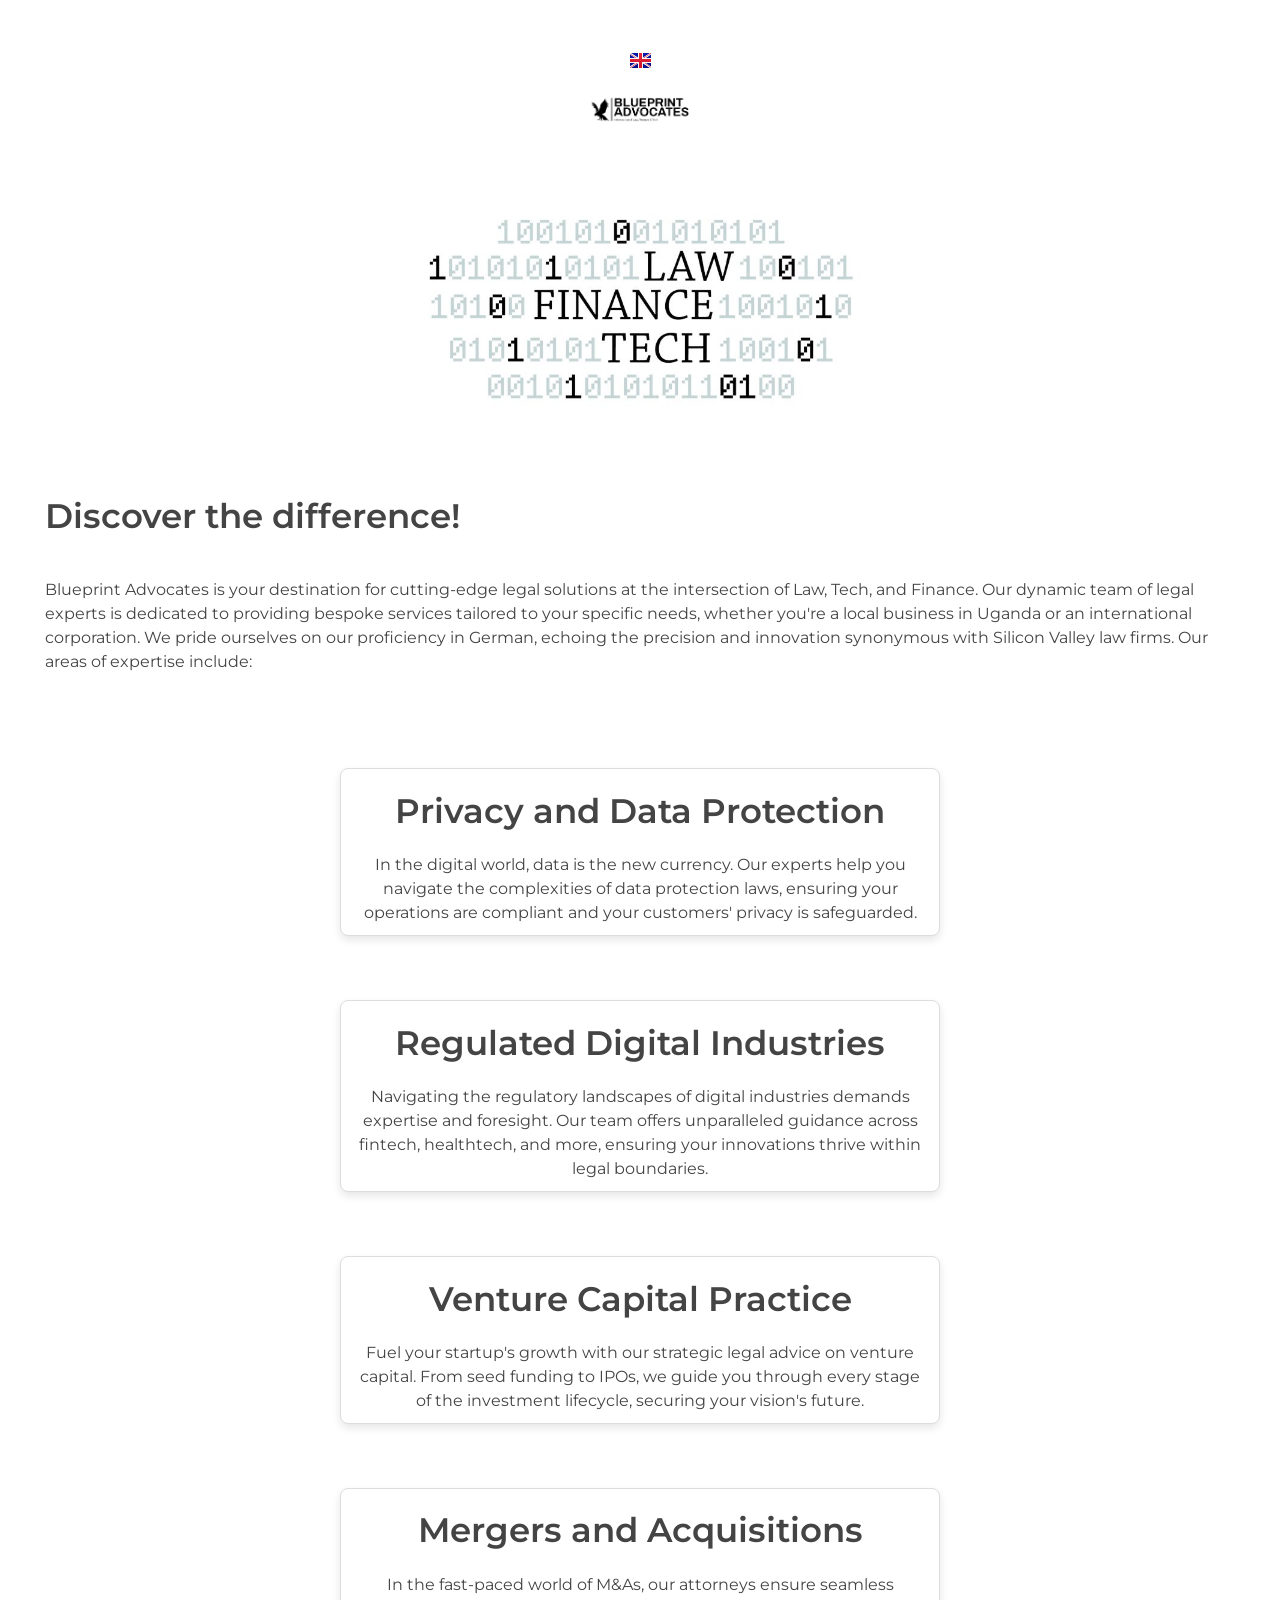
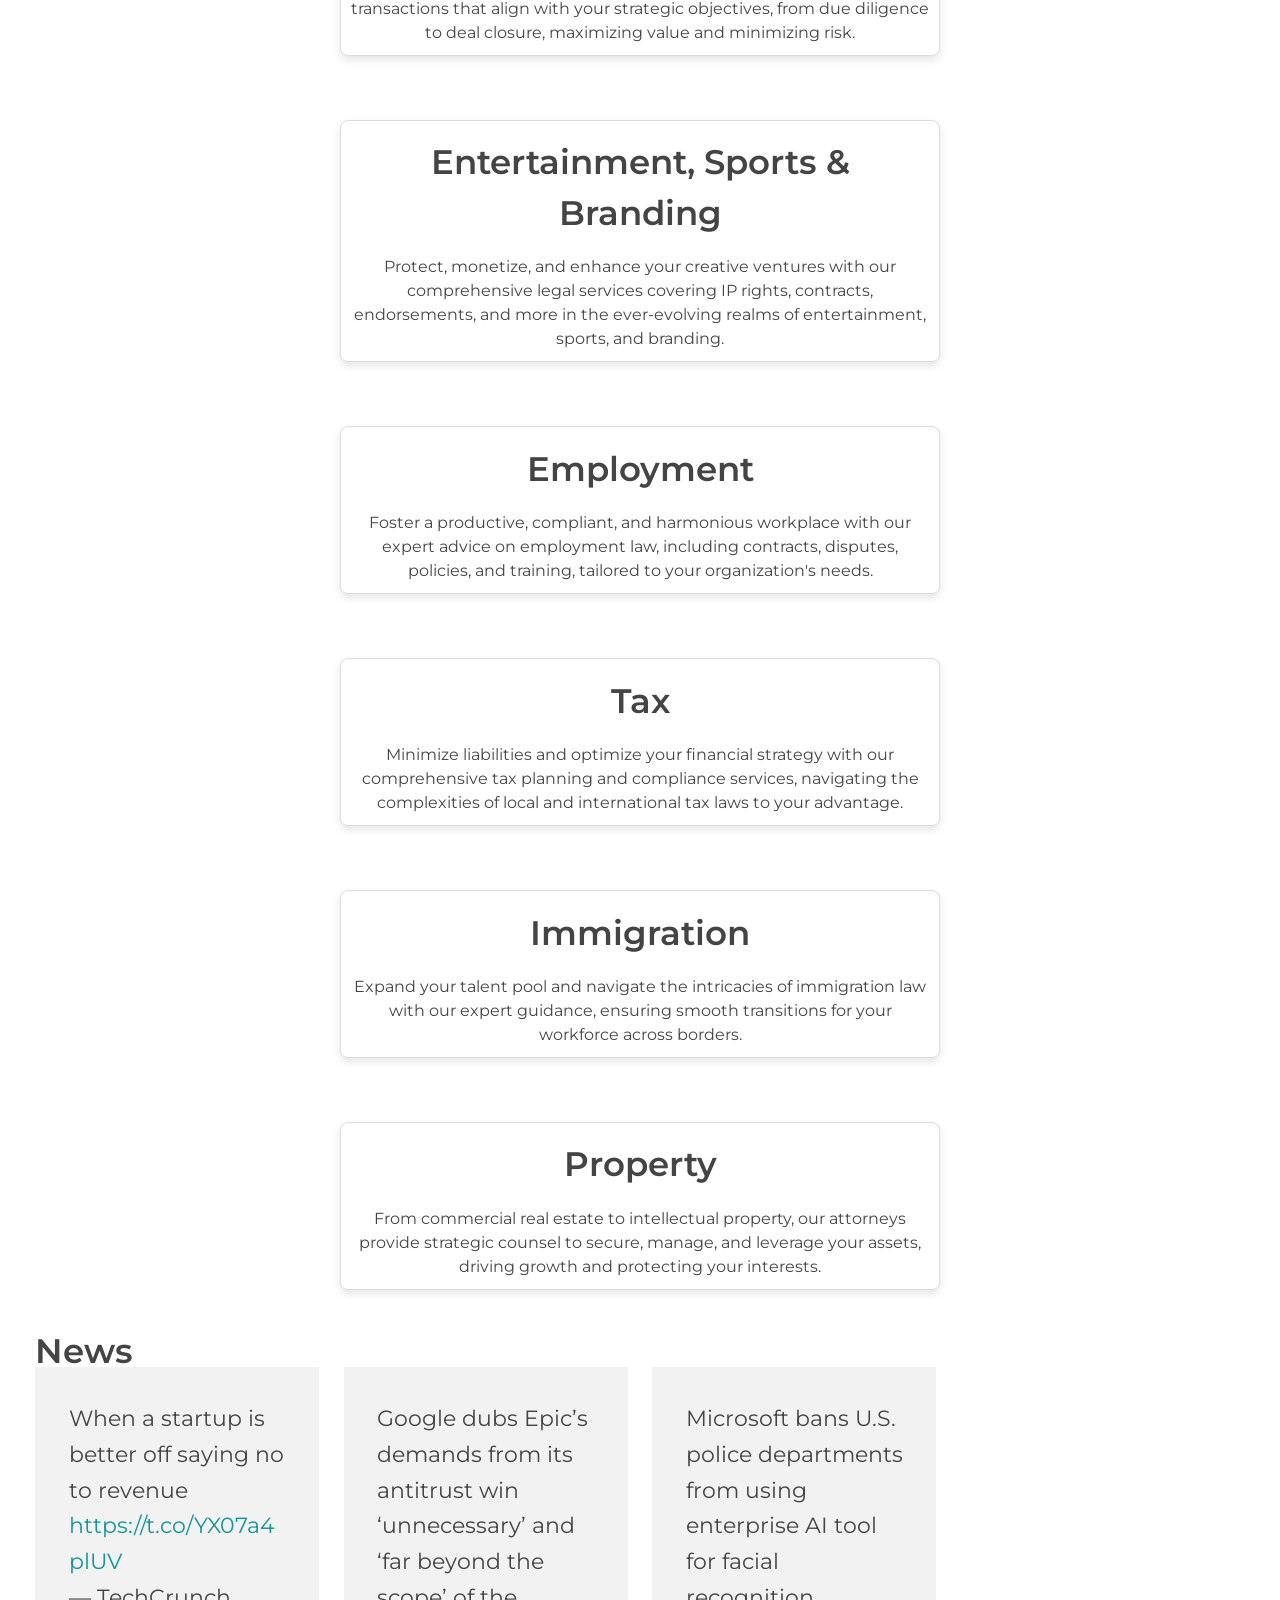
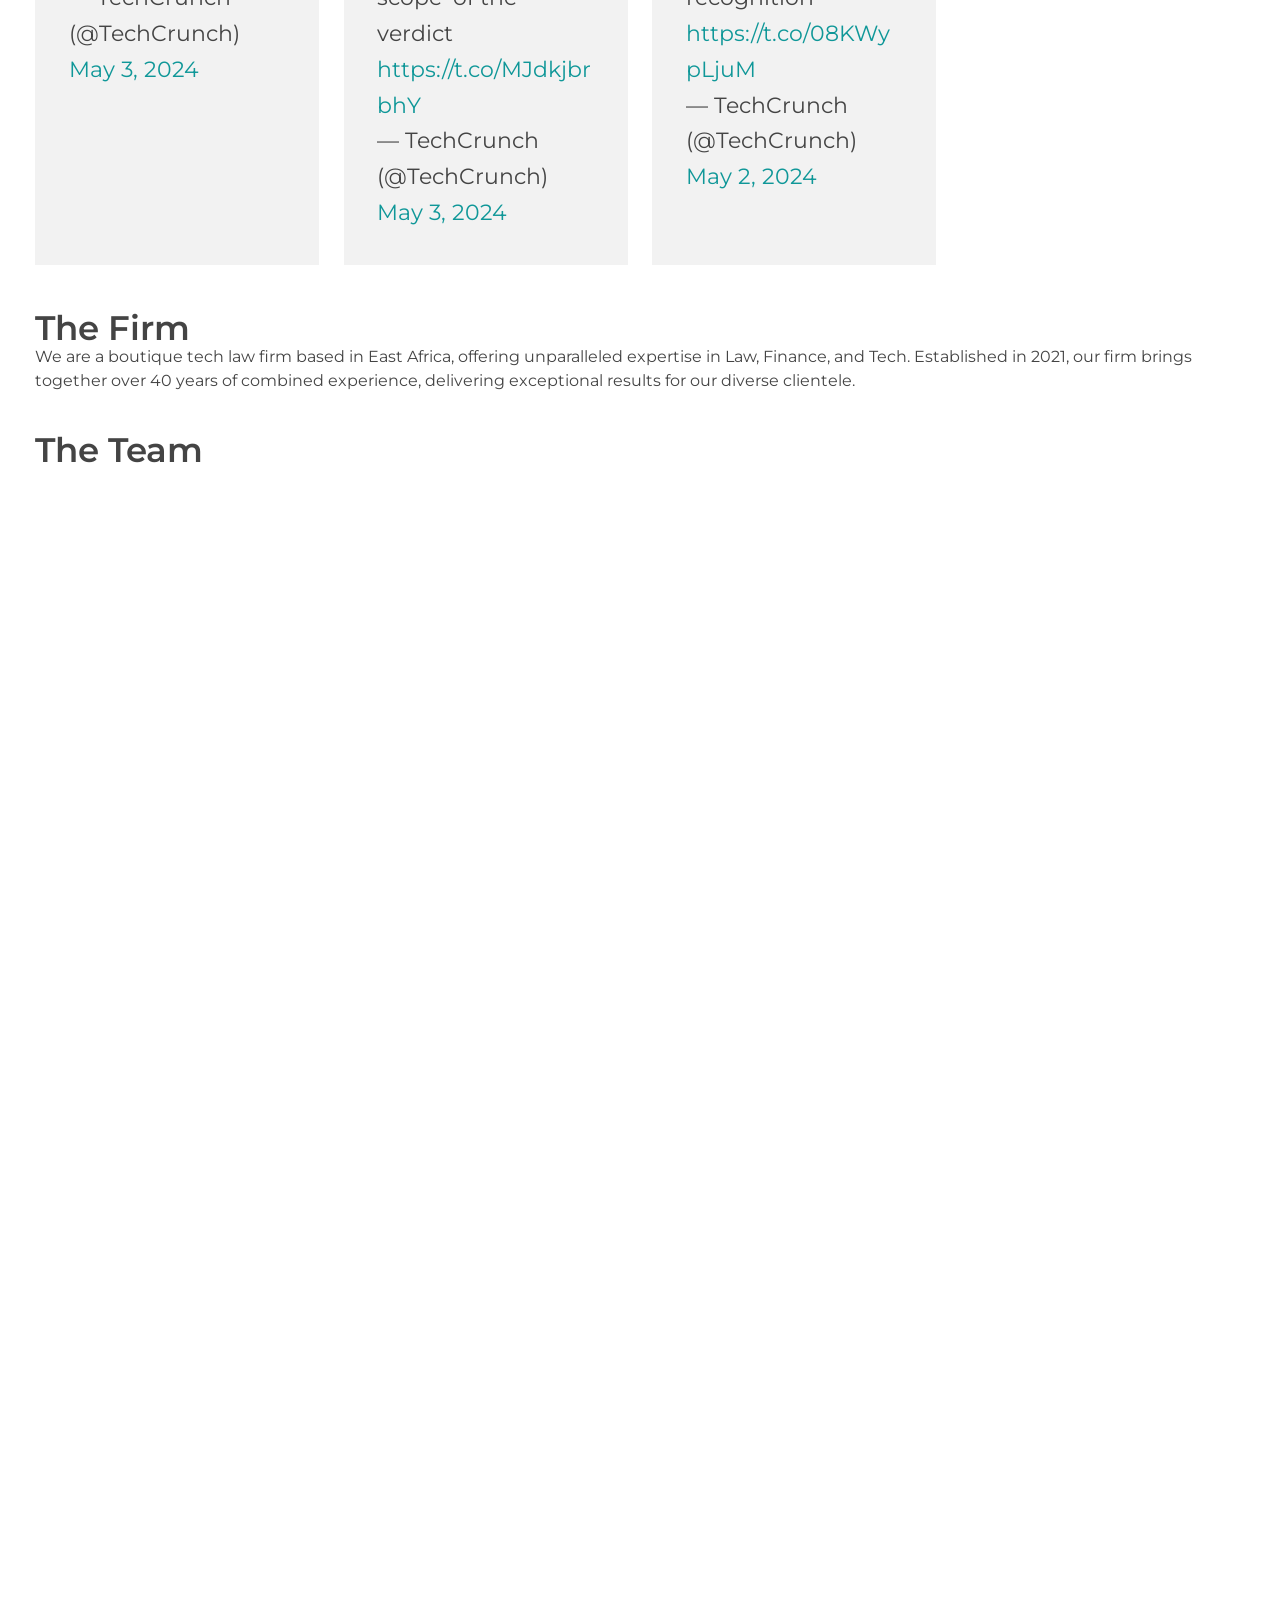
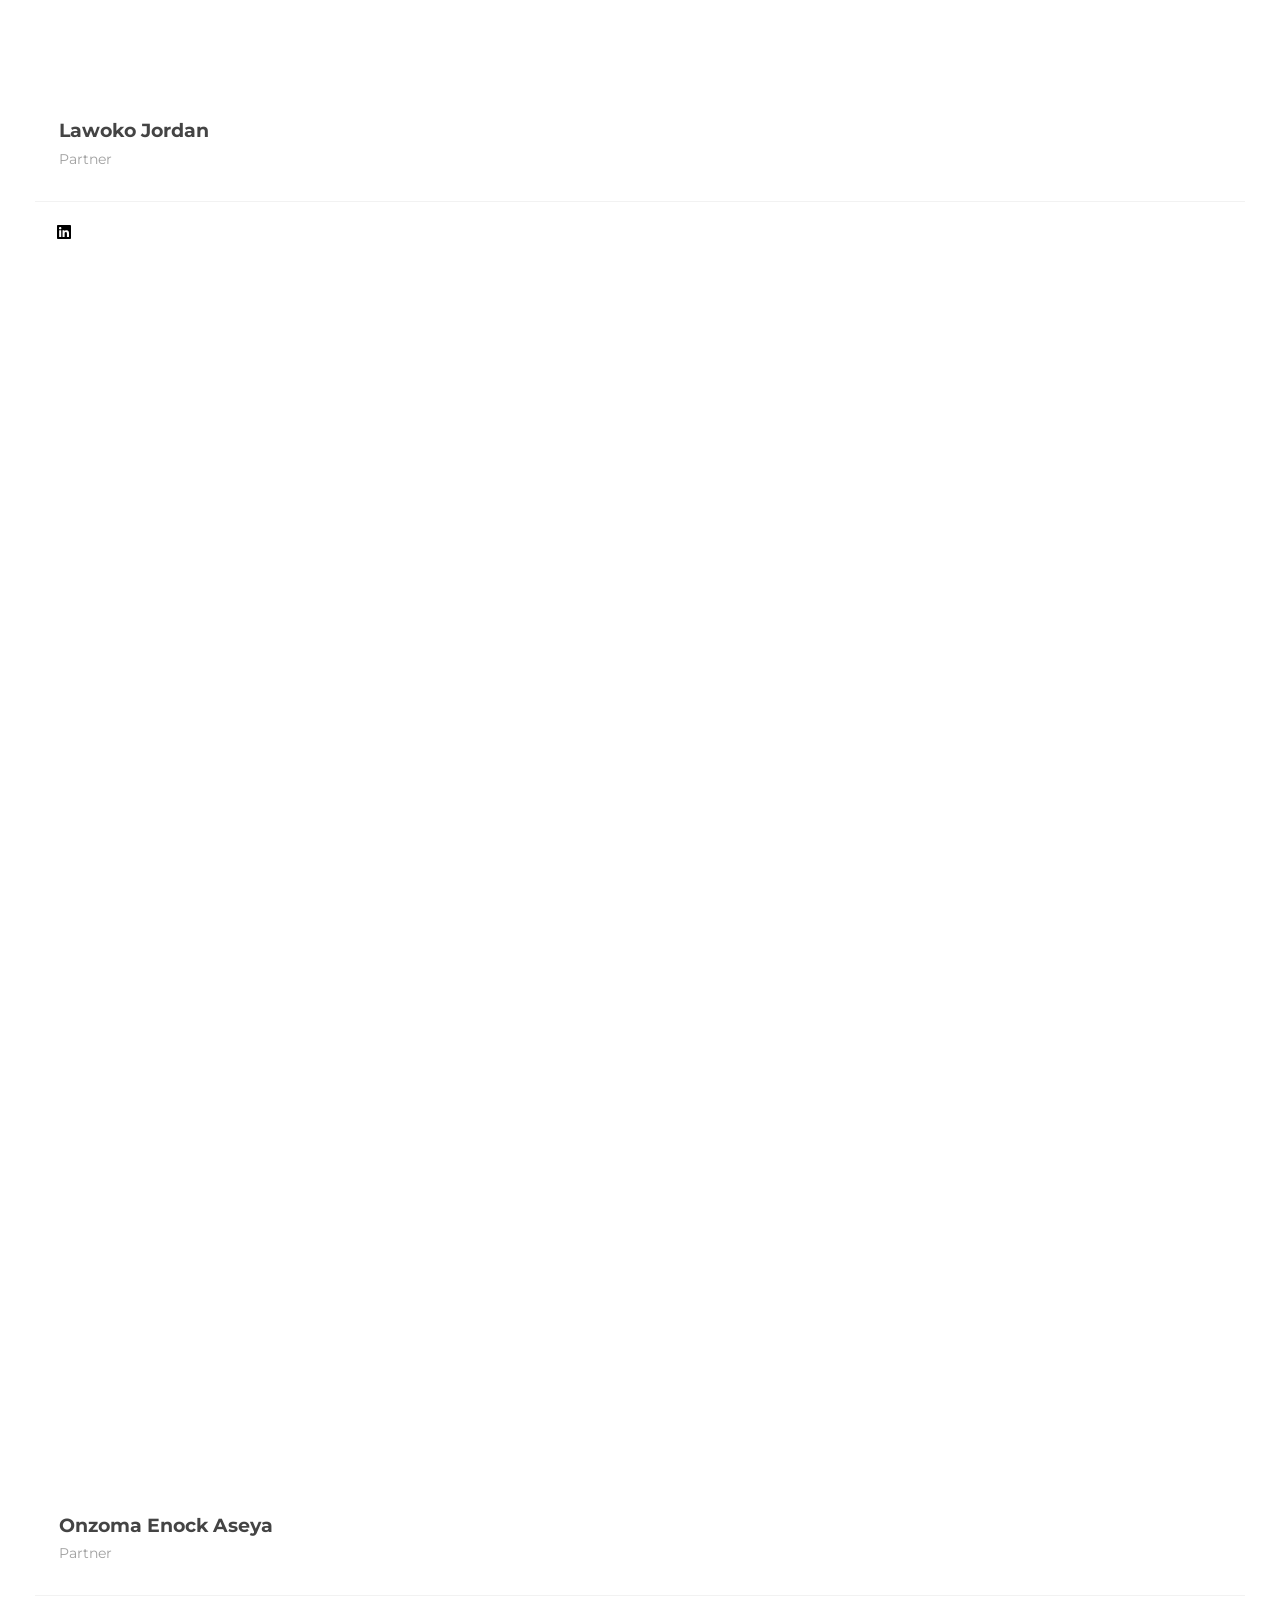
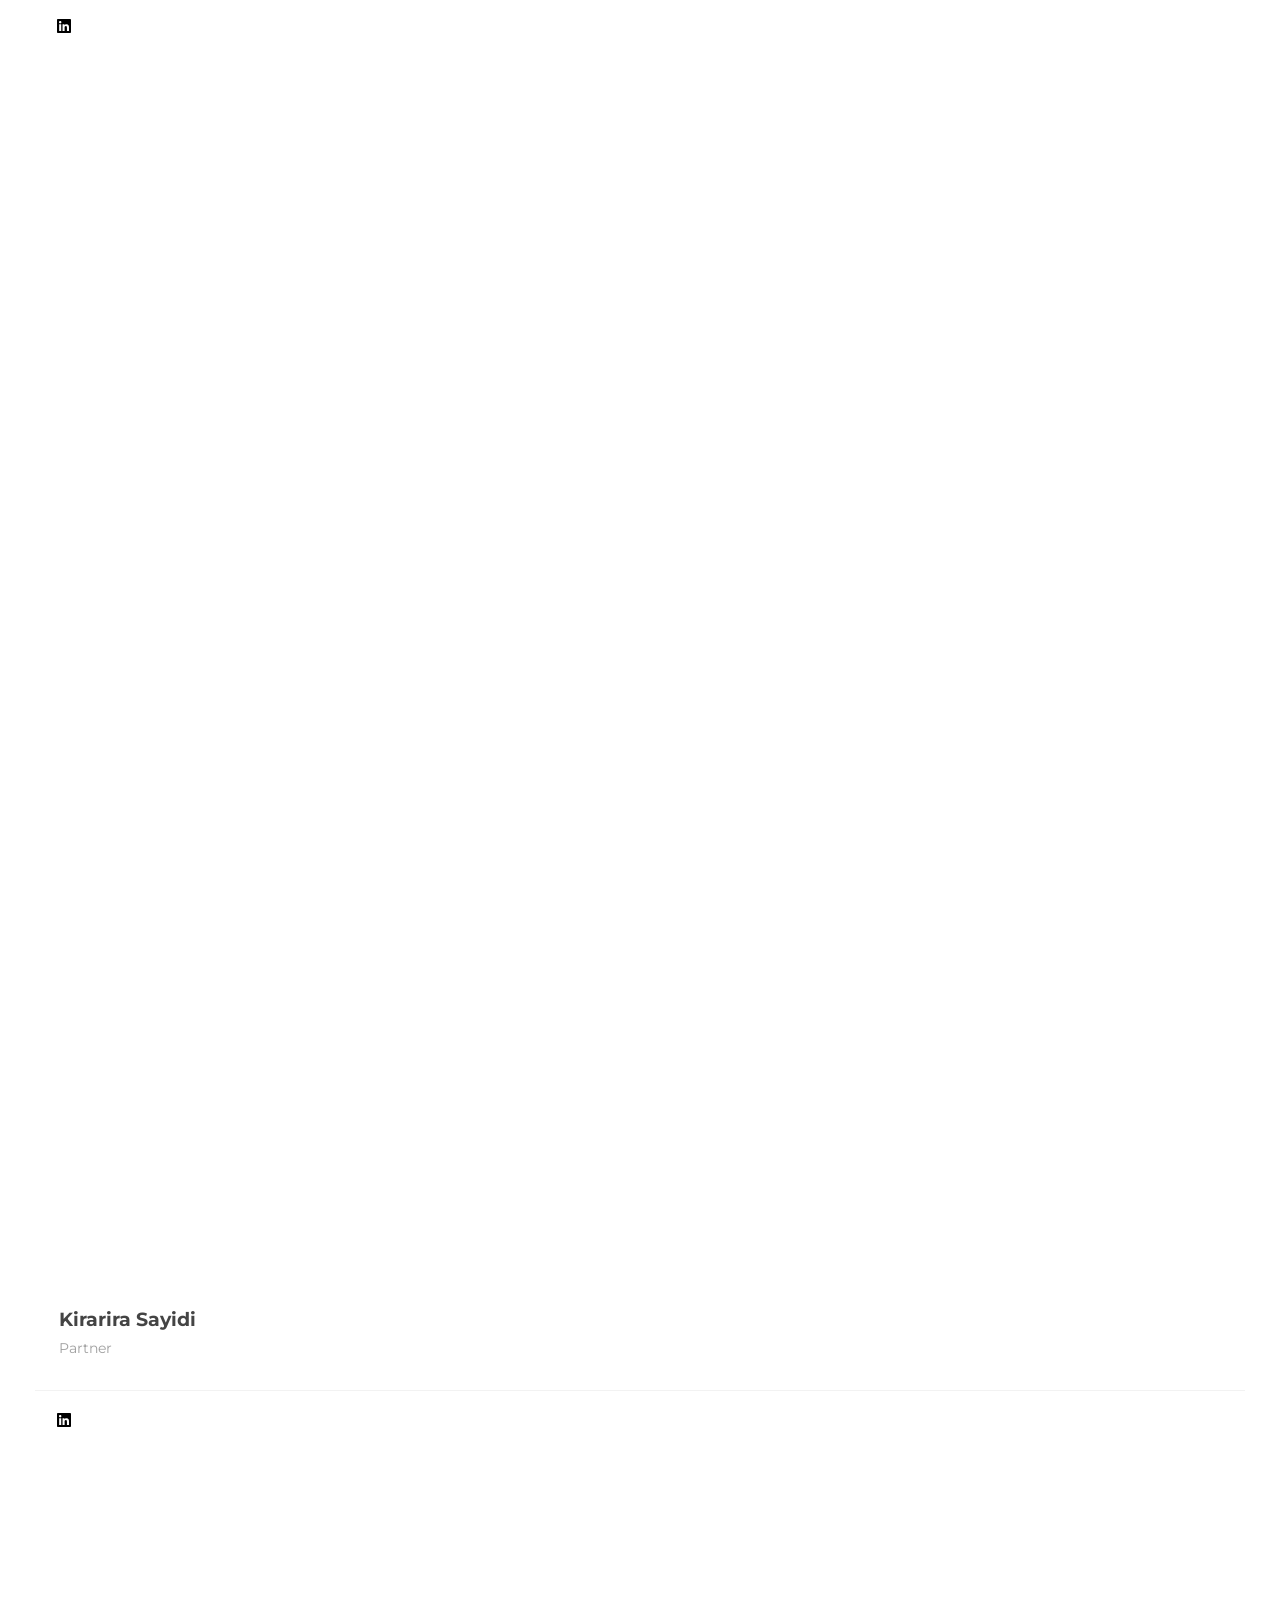
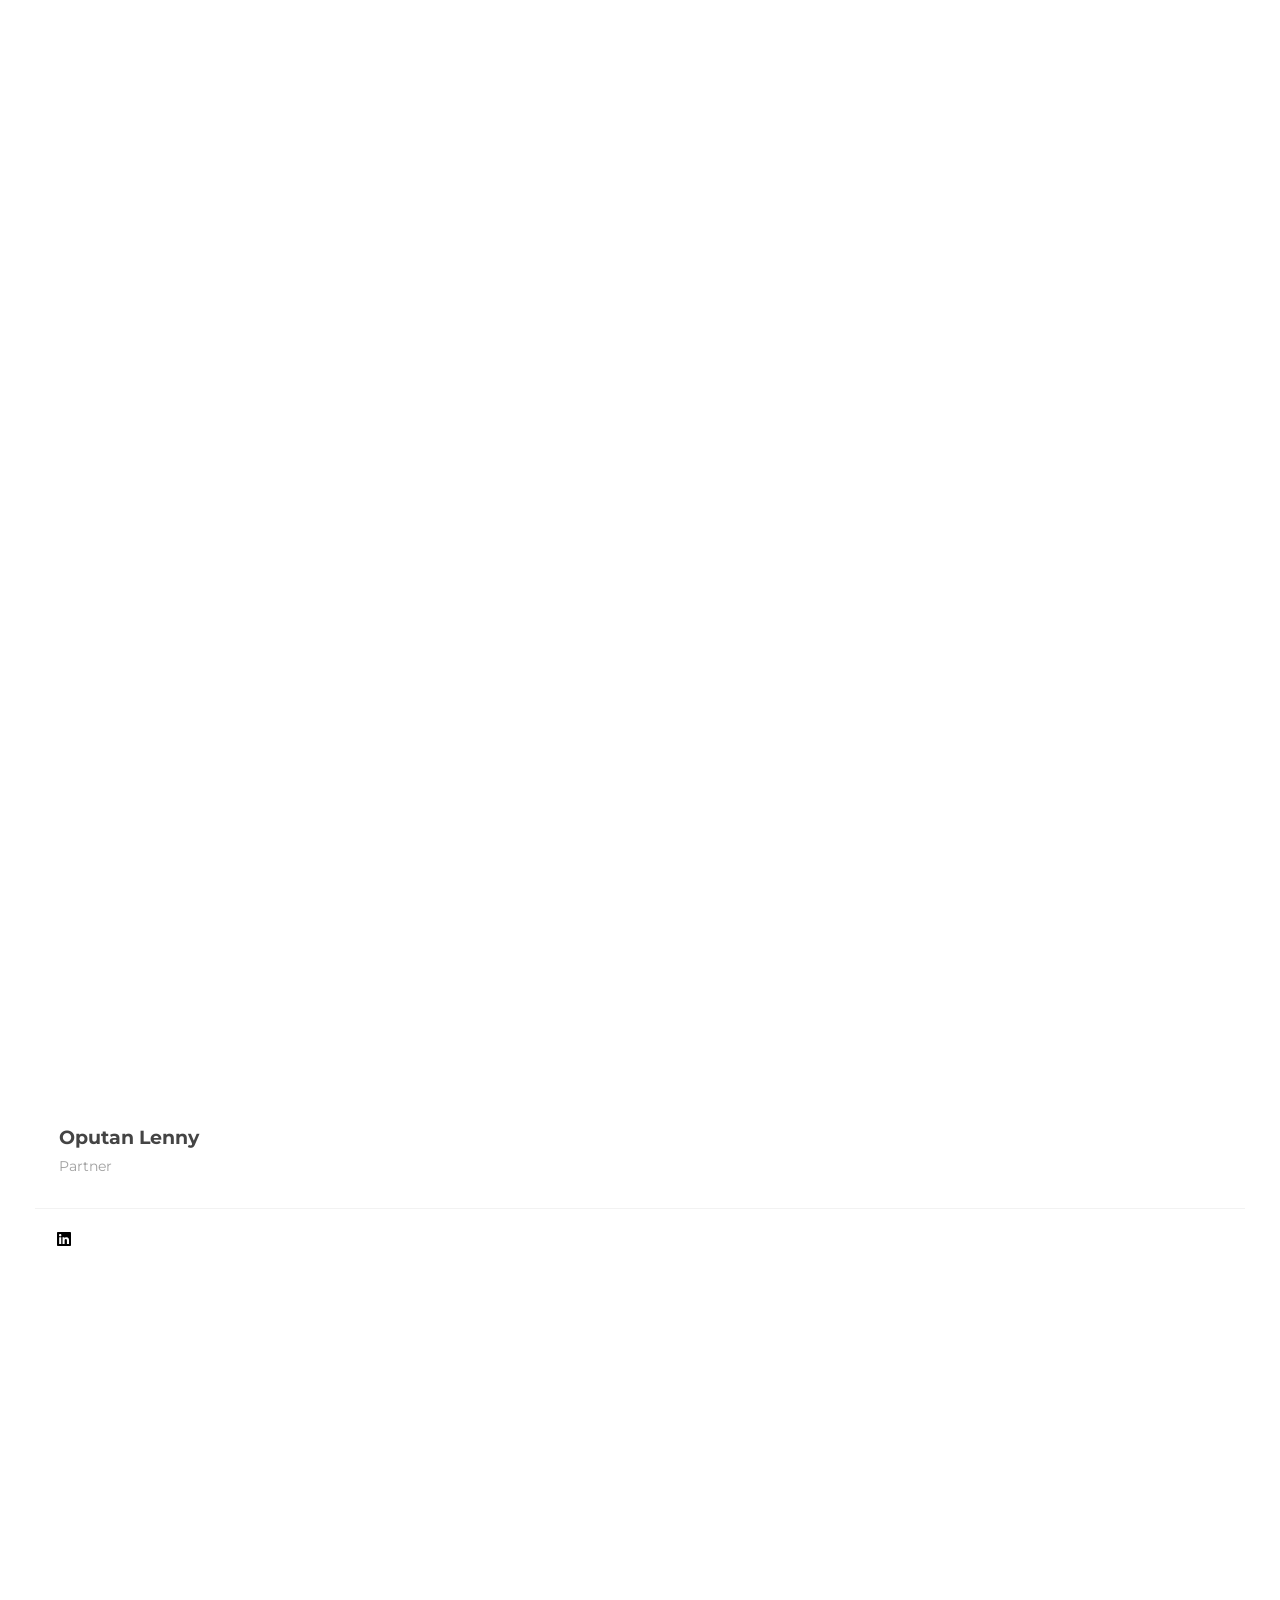
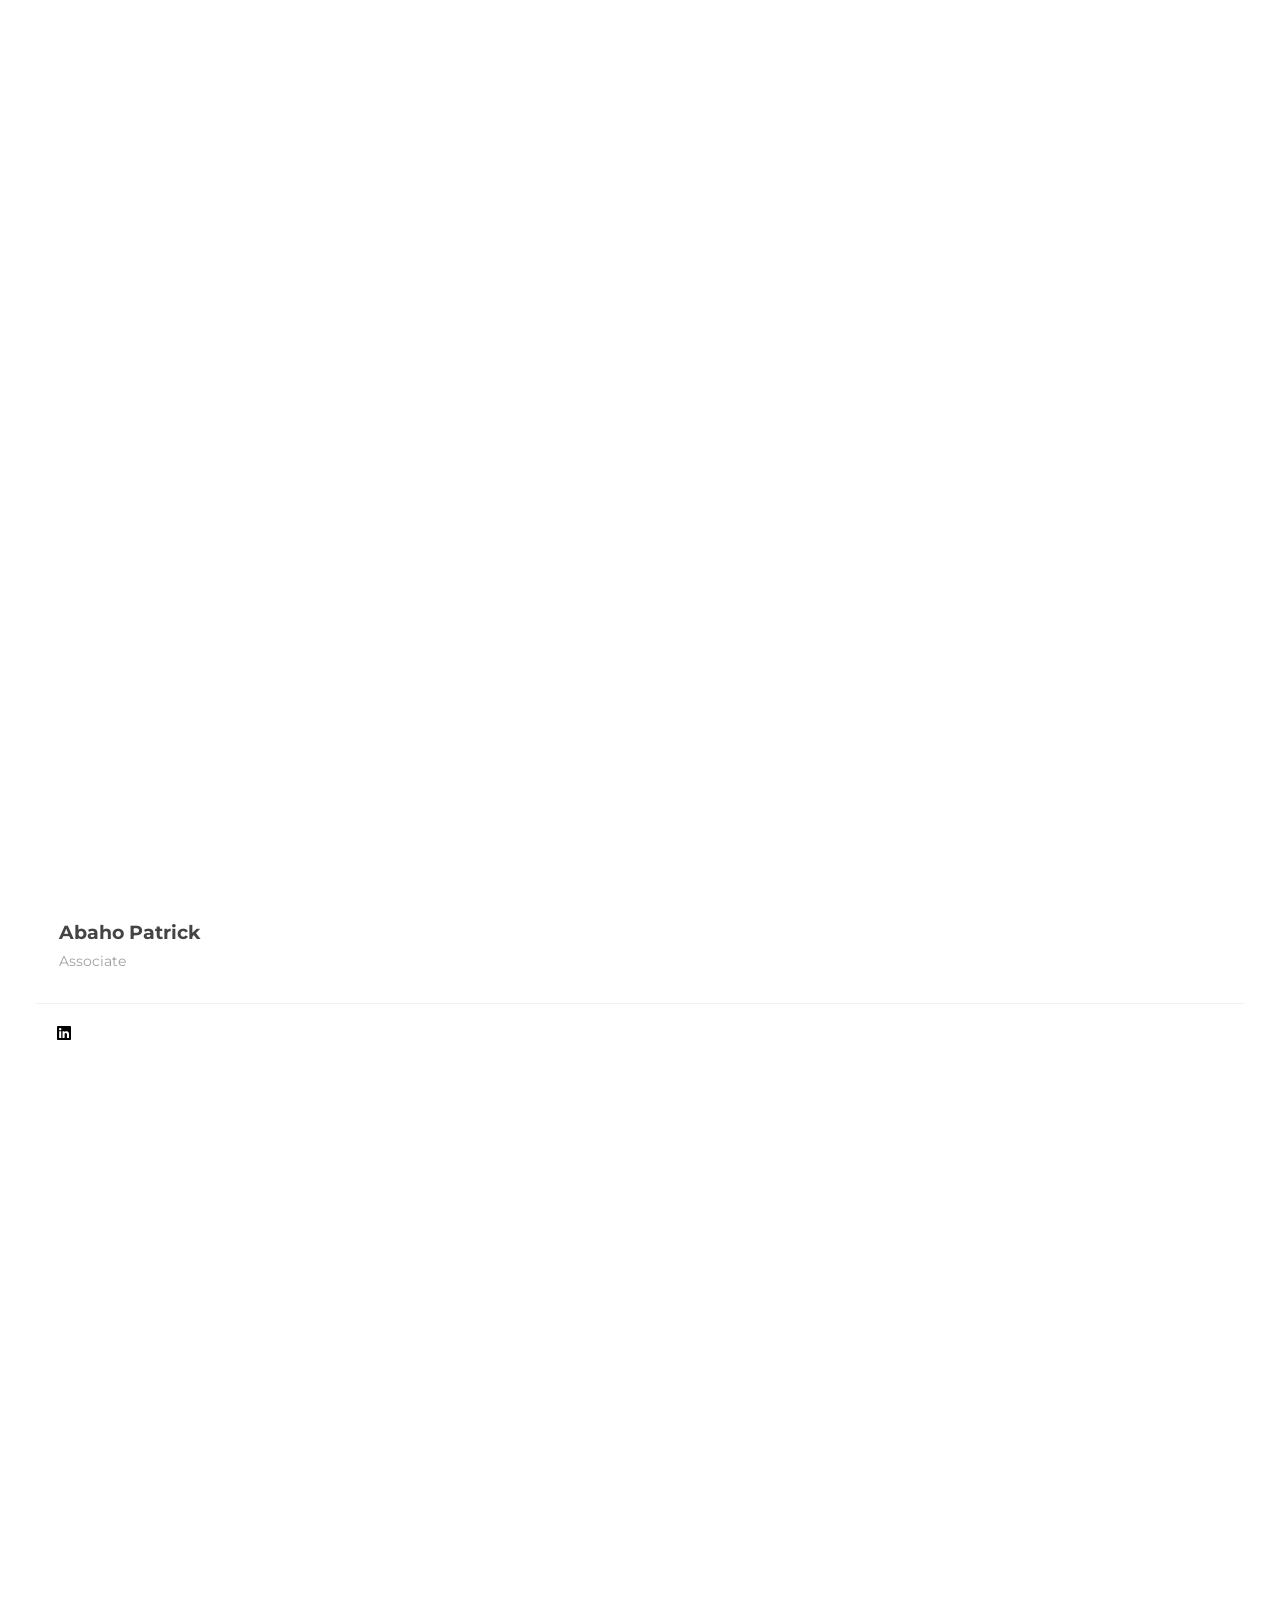
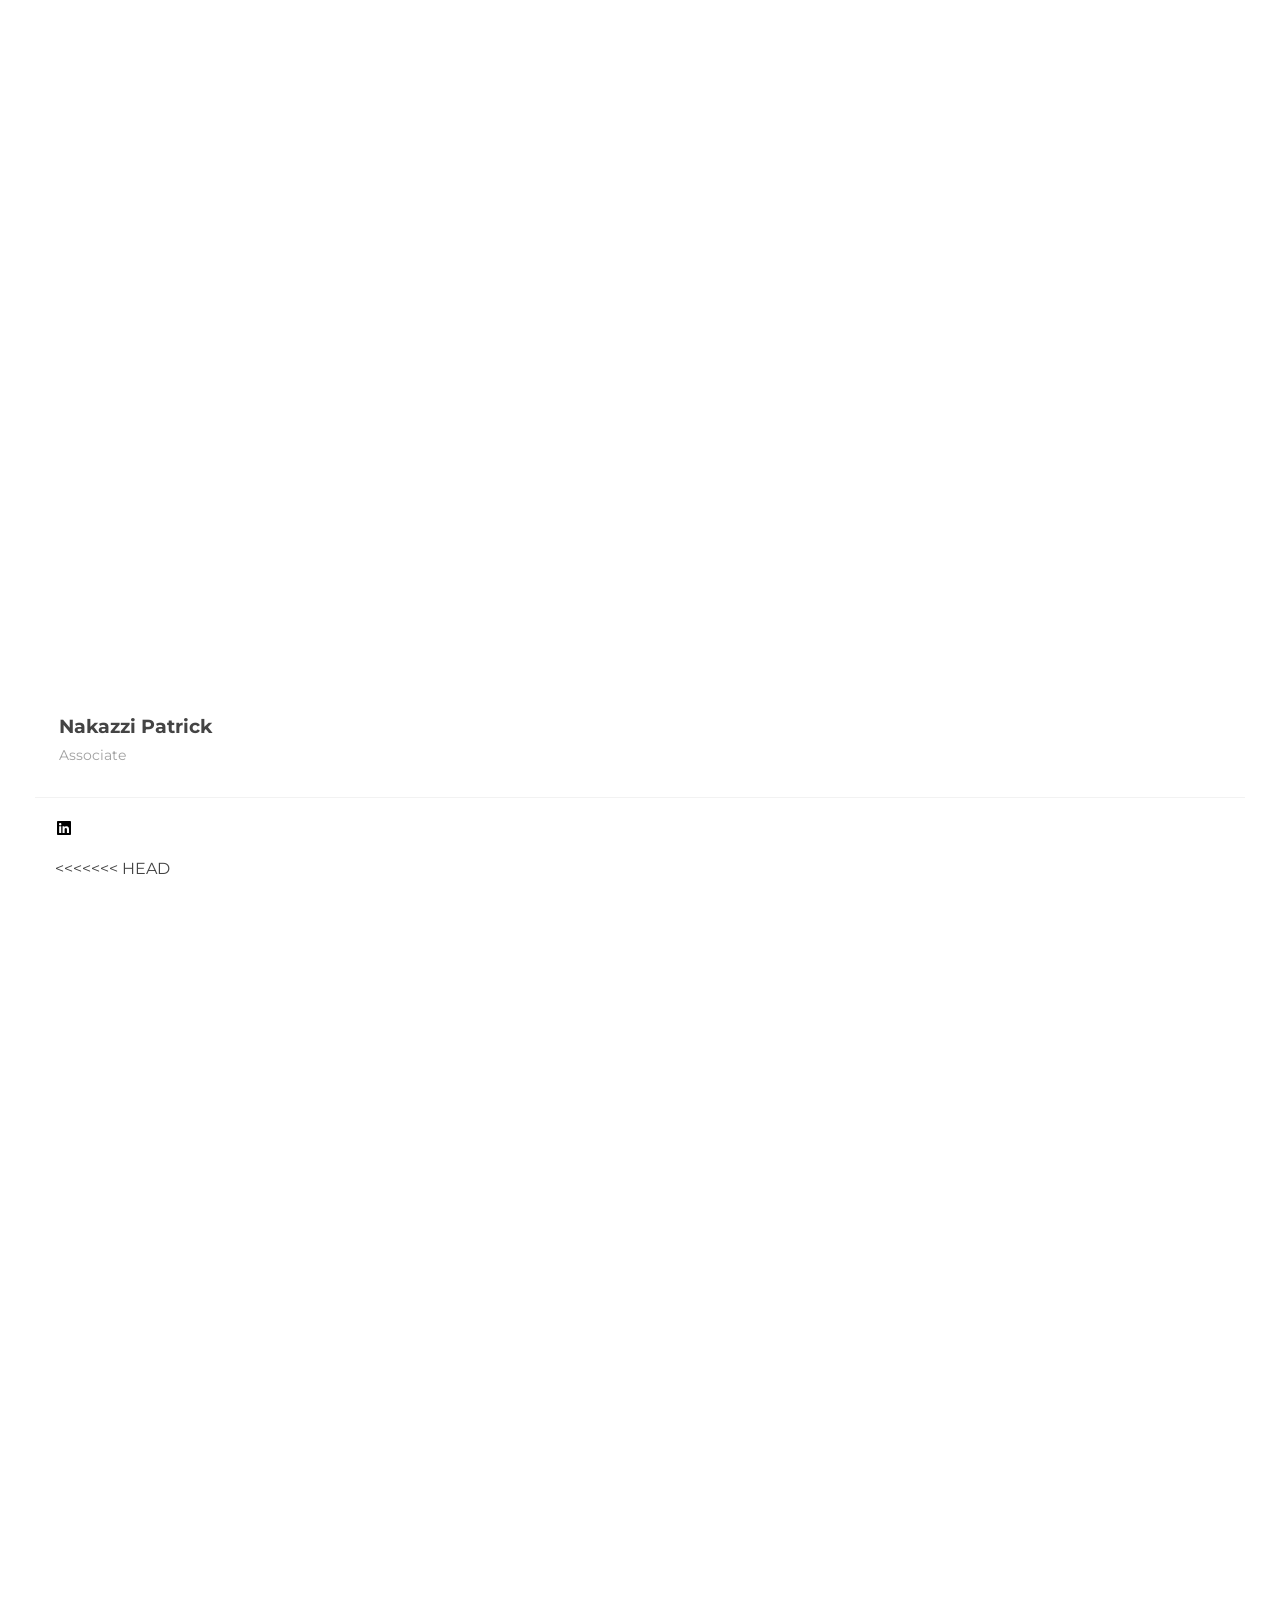
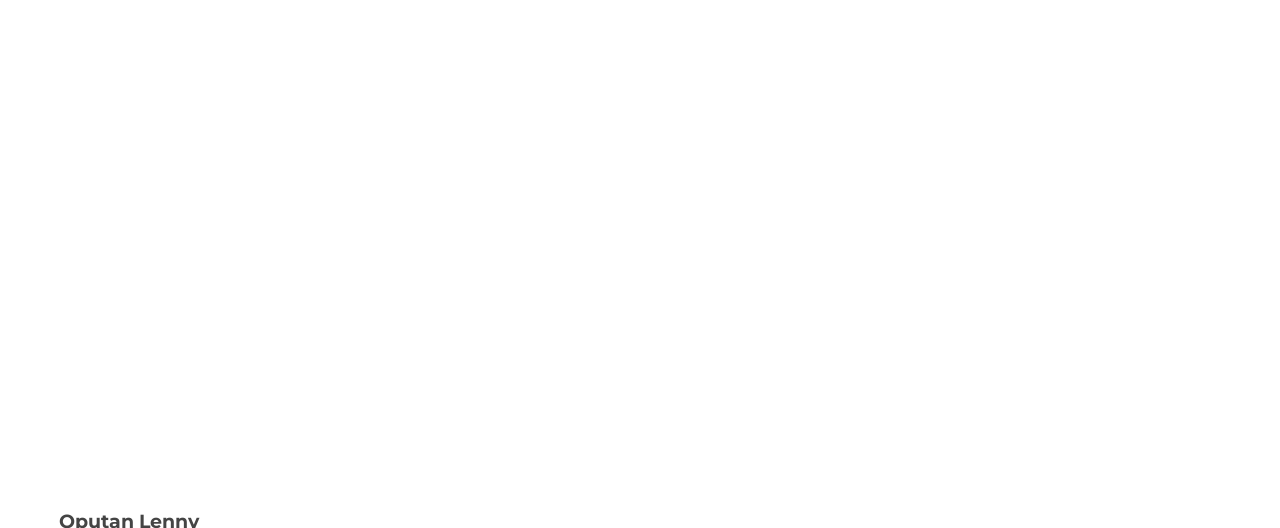
==== commit 73039a14: "Merge branch 'main' into afani" ====
--- a/index.html
+++ b/index.html
@@ -1480,7 +1480,7 @@
                                 charset="utf-8"
                               ></script>
                               <!-- </div>
-                              <div class="aux-mc-item post-8755"> -->
+                                <div class="aux-mc-item post-8755">
                               <blockquote class="twitter-tweet">
                                 <p lang="en" dir="ltr">
                                   How did Midi raise over a million dollars for
@@ -1560,7 +1560,57 @@
                                   developments and industry insights from
                                   Blueprint Advocates.
                                 </p>
-                              </div>
+                                &mdash; TechCrunch (@TechCrunch)
+                                <a
+                                  href="https://twitter.com/TechCrunch/status/1786458225723703788?ref_src=twsrc%5Etfw"
+                                  >May 3, 2024</a
+                                >
+                              </blockquote>
+                              <!-- </div>
+                                <div class="aux-mc-item post-9576"> -->
+                              <blockquote class="twitter-tweet">
+                                <p lang="en" dir="ltr">
+                                  Google dubs Epic’s demands from its antitrust
+                                  win ‘unnecessary’ and ‘far beyond the scope’
+                                  of the verdict
+                                  <a href="https://t.co/MJdkjbrbhY"
+                                    >https://t.co/MJdkjbrbhY</a
+                                  >
+                                </p>
+                                &mdash; TechCrunch (@TechCrunch)
+                                <a
+                                  href="https://twitter.com/TechCrunch/status/1786305023602802759?ref_src=twsrc%5Etfw"
+                                  >May 3, 2024</a
+                                >
+                              </blockquote>
+                              <script
+                                async
+                                src="https://platform.twitter.com/widgets.js"
+                                charset="utf-8"
+                              ></script>
+                              <!-- </div>
+                                <div class="aux-mc-item post-9133"> -->
+                              <blockquote class="twitter-tweet">
+                                <p lang="en" dir="ltr">
+                                  Microsoft bans U.S. police departments from
+                                  using enterprise AI tool for facial
+                                  recognition
+                                  <a href="https://t.co/08KWypLjuM"
+                                    >https://t.co/08KWypLjuM</a
+                                  >
+                                </p>
+                                &mdash; TechCrunch (@TechCrunch)
+                                <a
+                                  href="https://twitter.com/TechCrunch/status/1786138940551950672?ref_src=twsrc%5Etfw"
+                                  >May 2, 2024</a
+                                >
+                              </blockquote>
+                              <script
+                                async
+                                src="https://platform.twitter.com/widgets.js"
+                                charset="utf-8"
+                              ></script>
+                              <!-- </div> -->
                             </div>
                           </div>
                         </div>
--- a/assets/css/style.css
+++ b/assets/css/style.css
@@ -66013,3 +66013,19 @@
     grid-gap: 2%;
   }
 }
+
+@media only screen and (min-width: 768px) {
+  .news-section {
+    display: grid;
+    grid-template-columns: repeat(2, 48%);
+    grid-gap: 4%;
+  }
+}
+
+@media only screen and (min-width: 1024px) {
+  .news-section {
+    display: grid;
+    grid-template-columns: repeat(4, 23.5%);
+    grid-gap: 2%;
+  }
+}
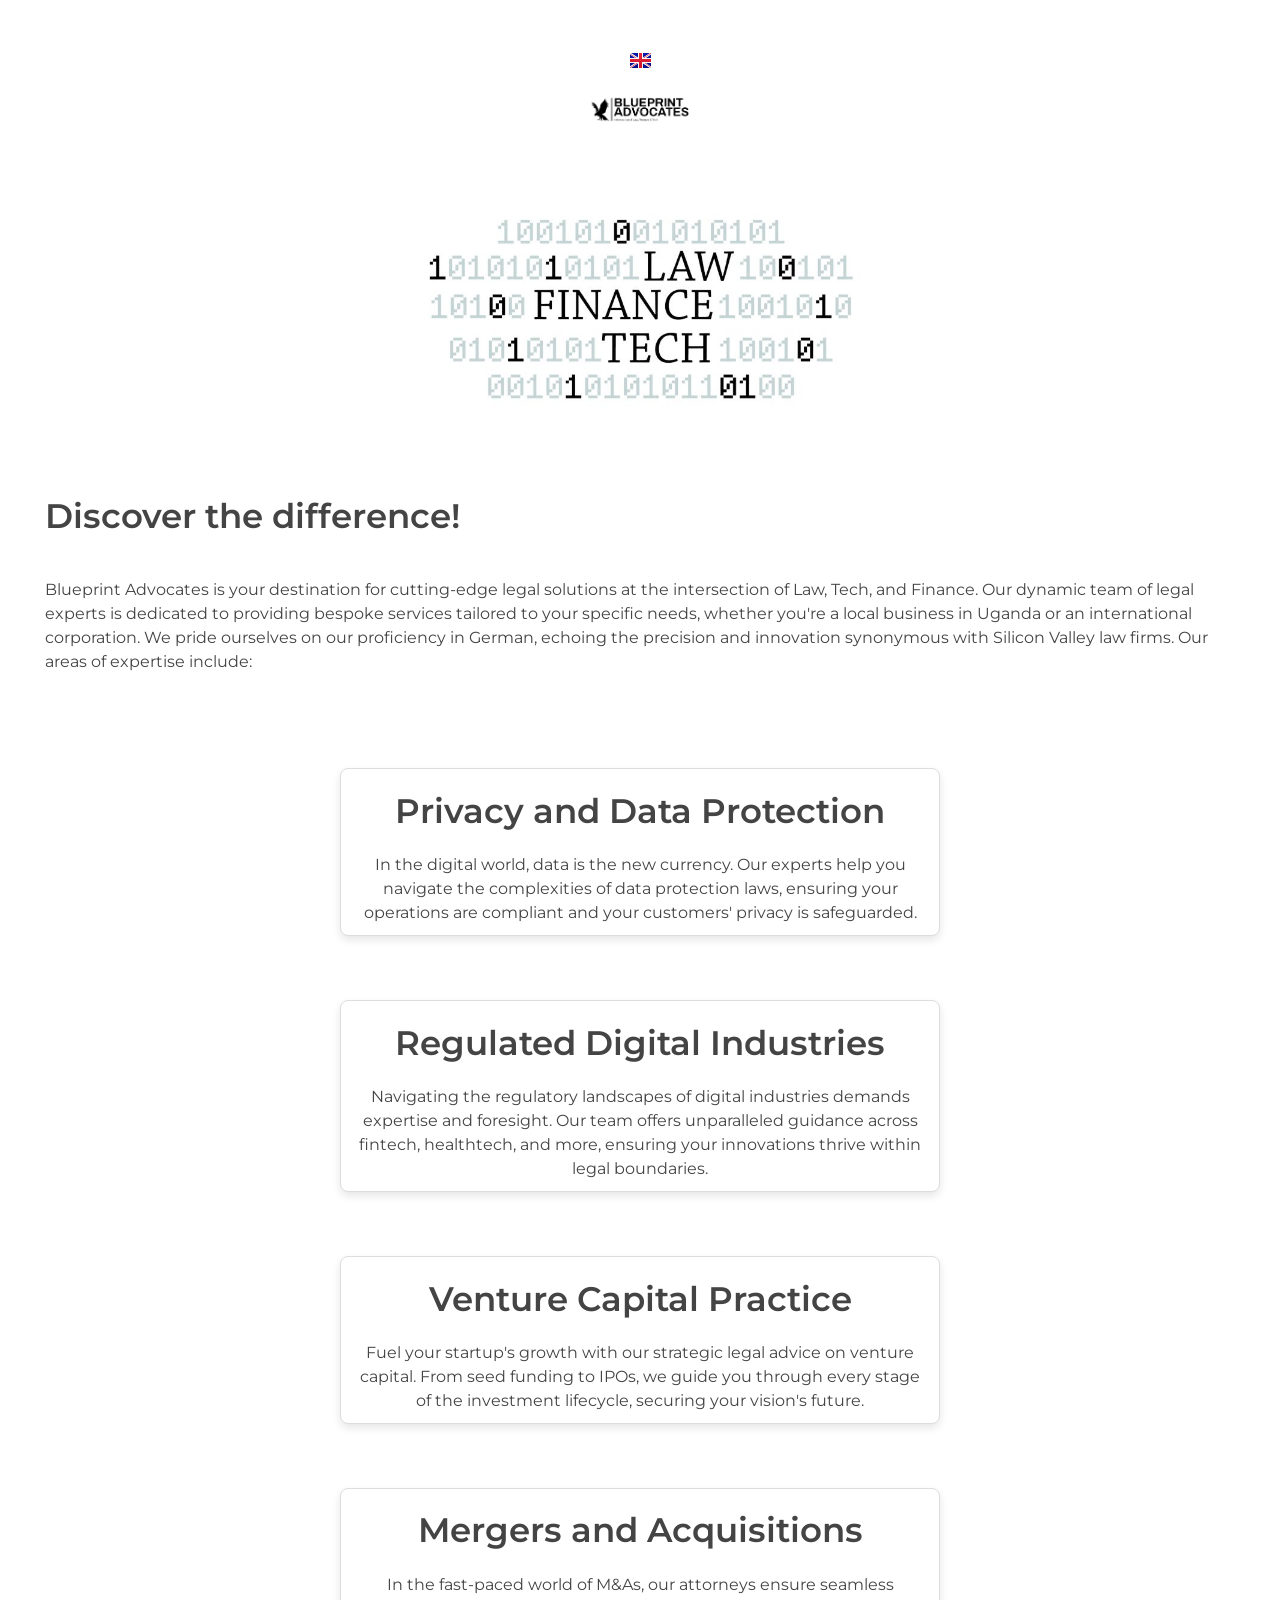
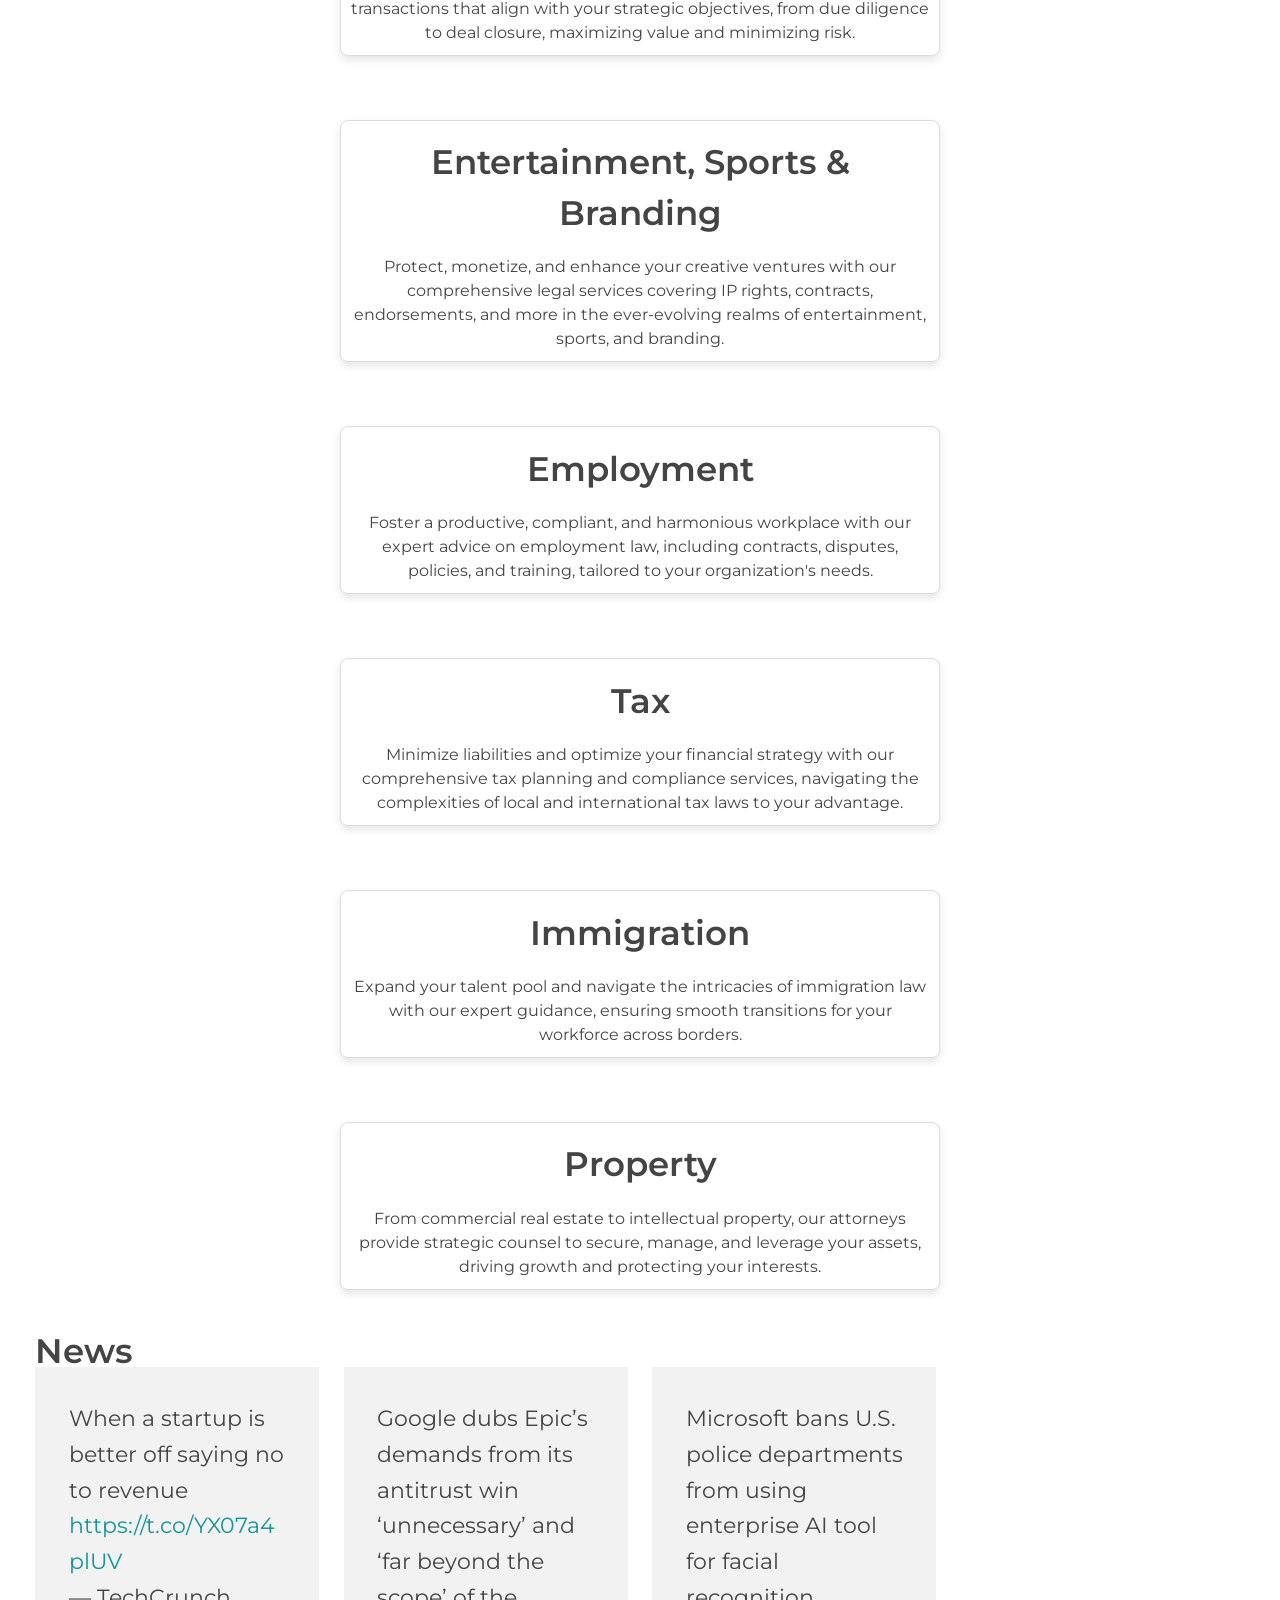
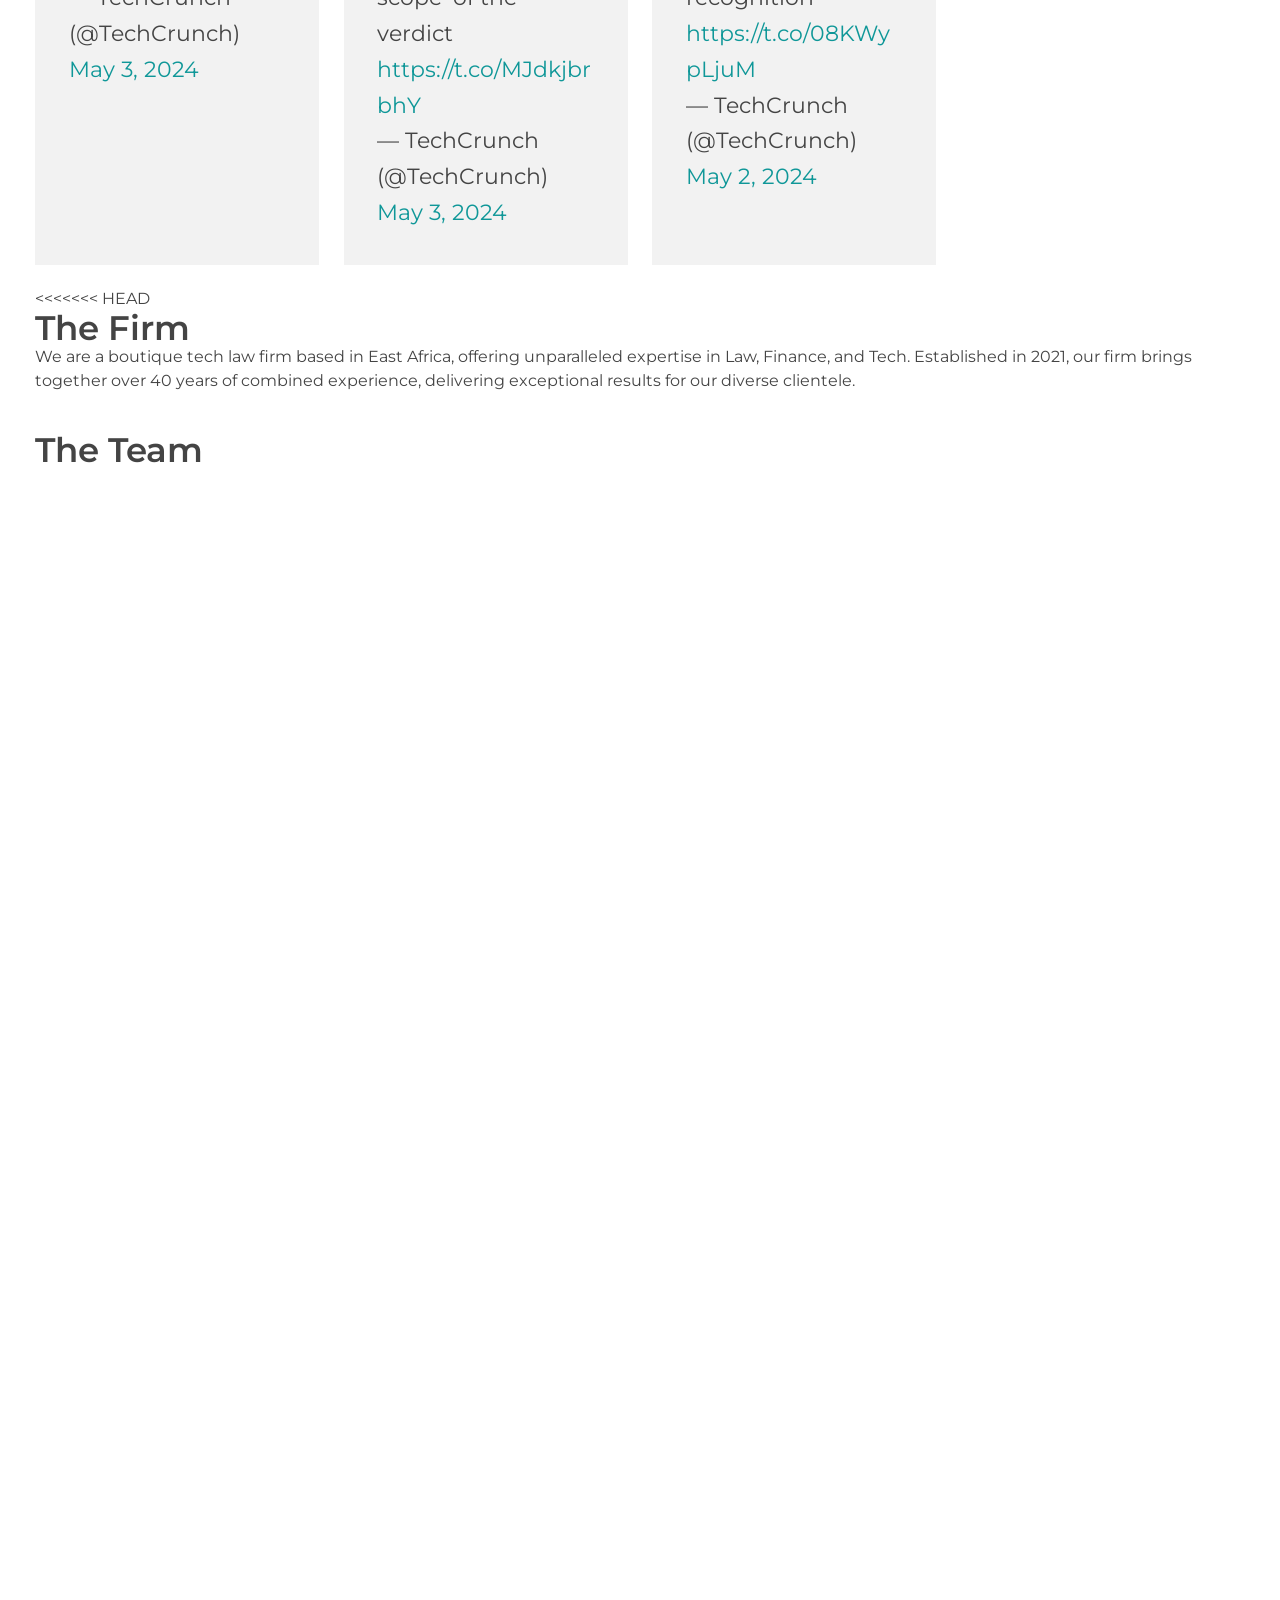
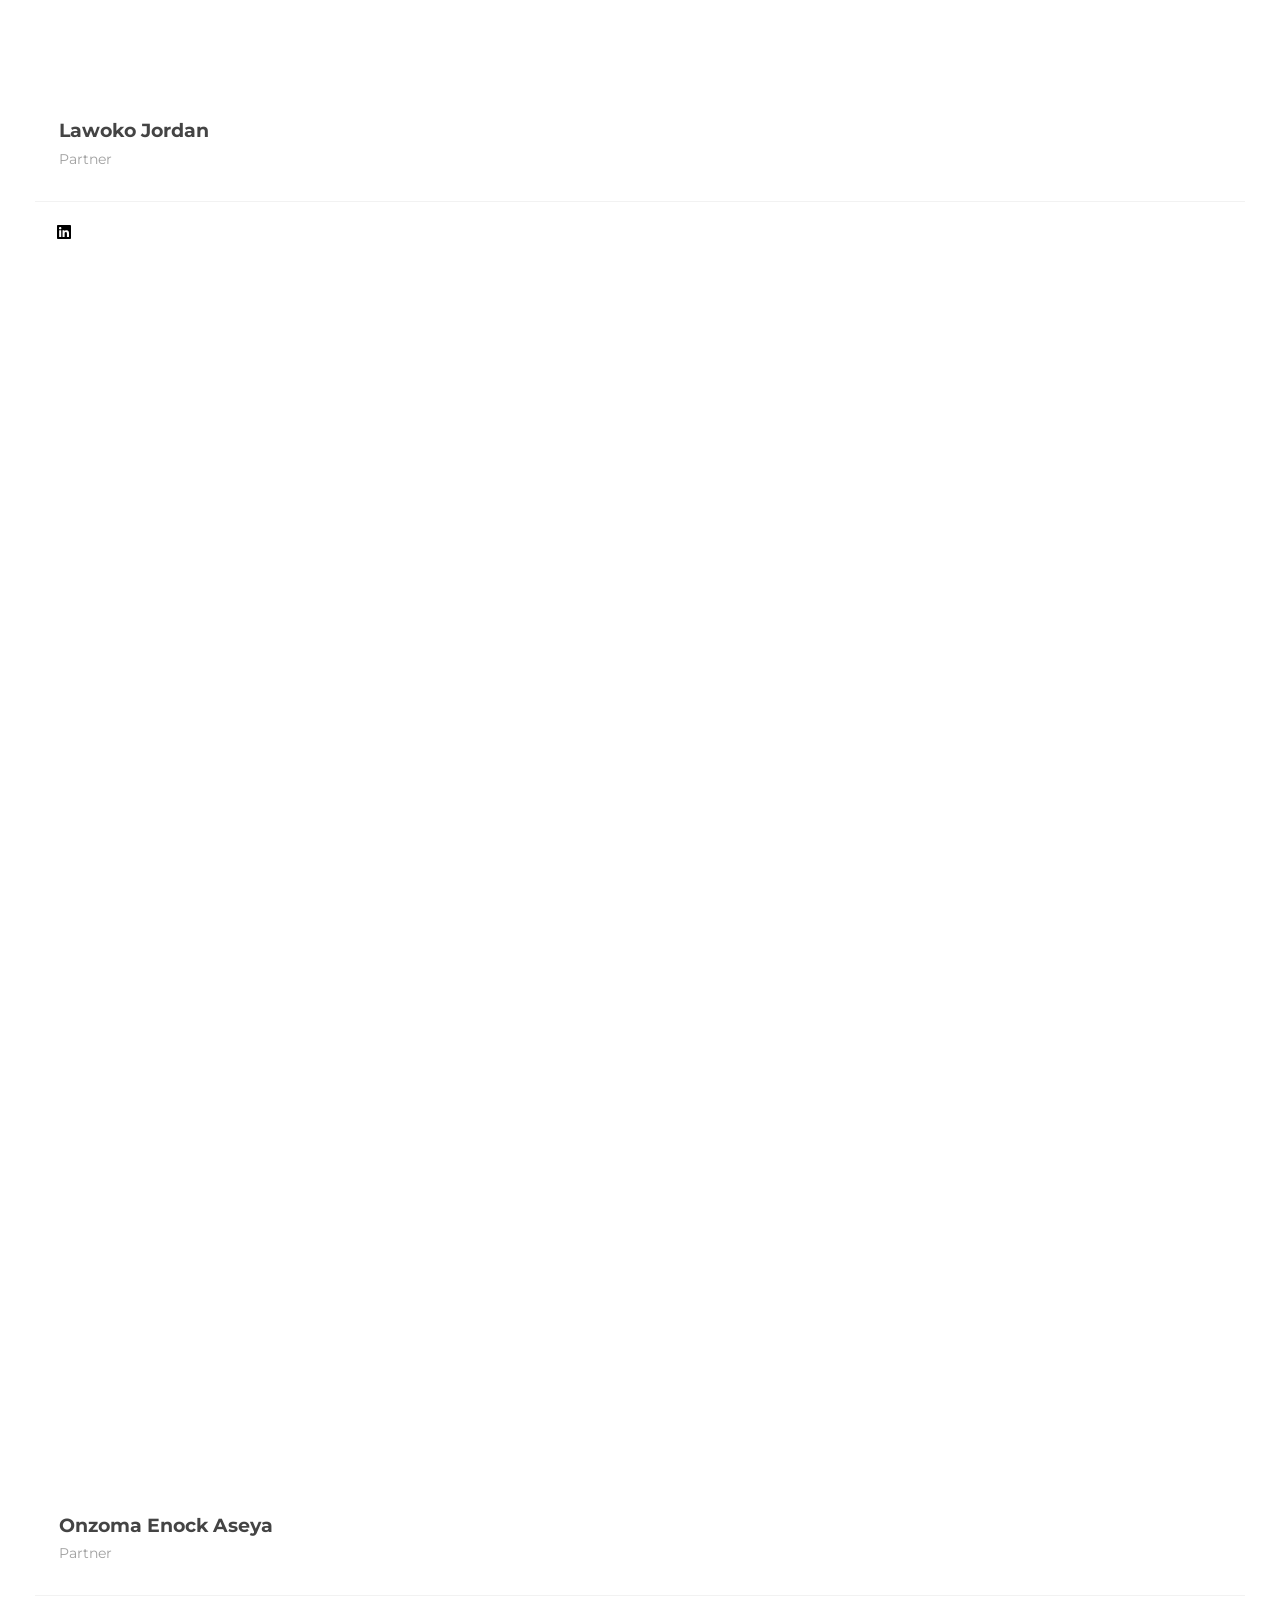
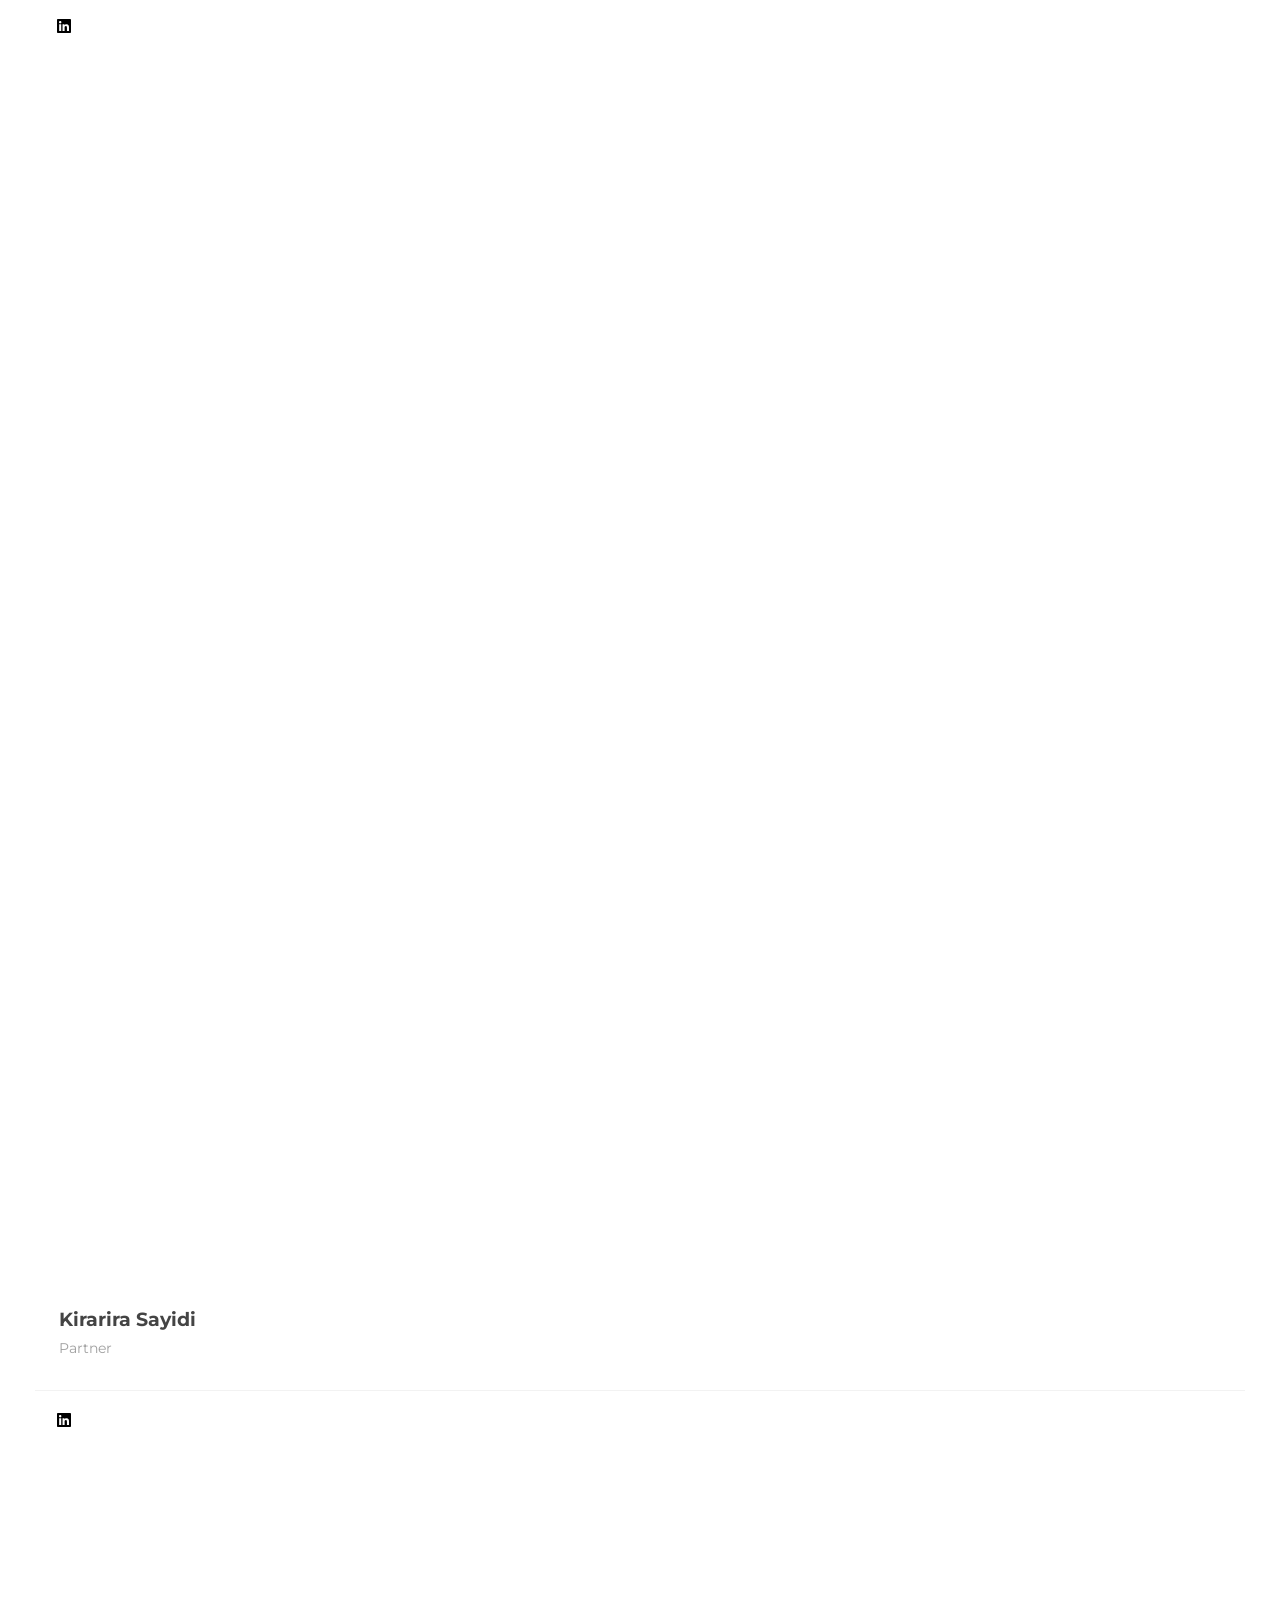
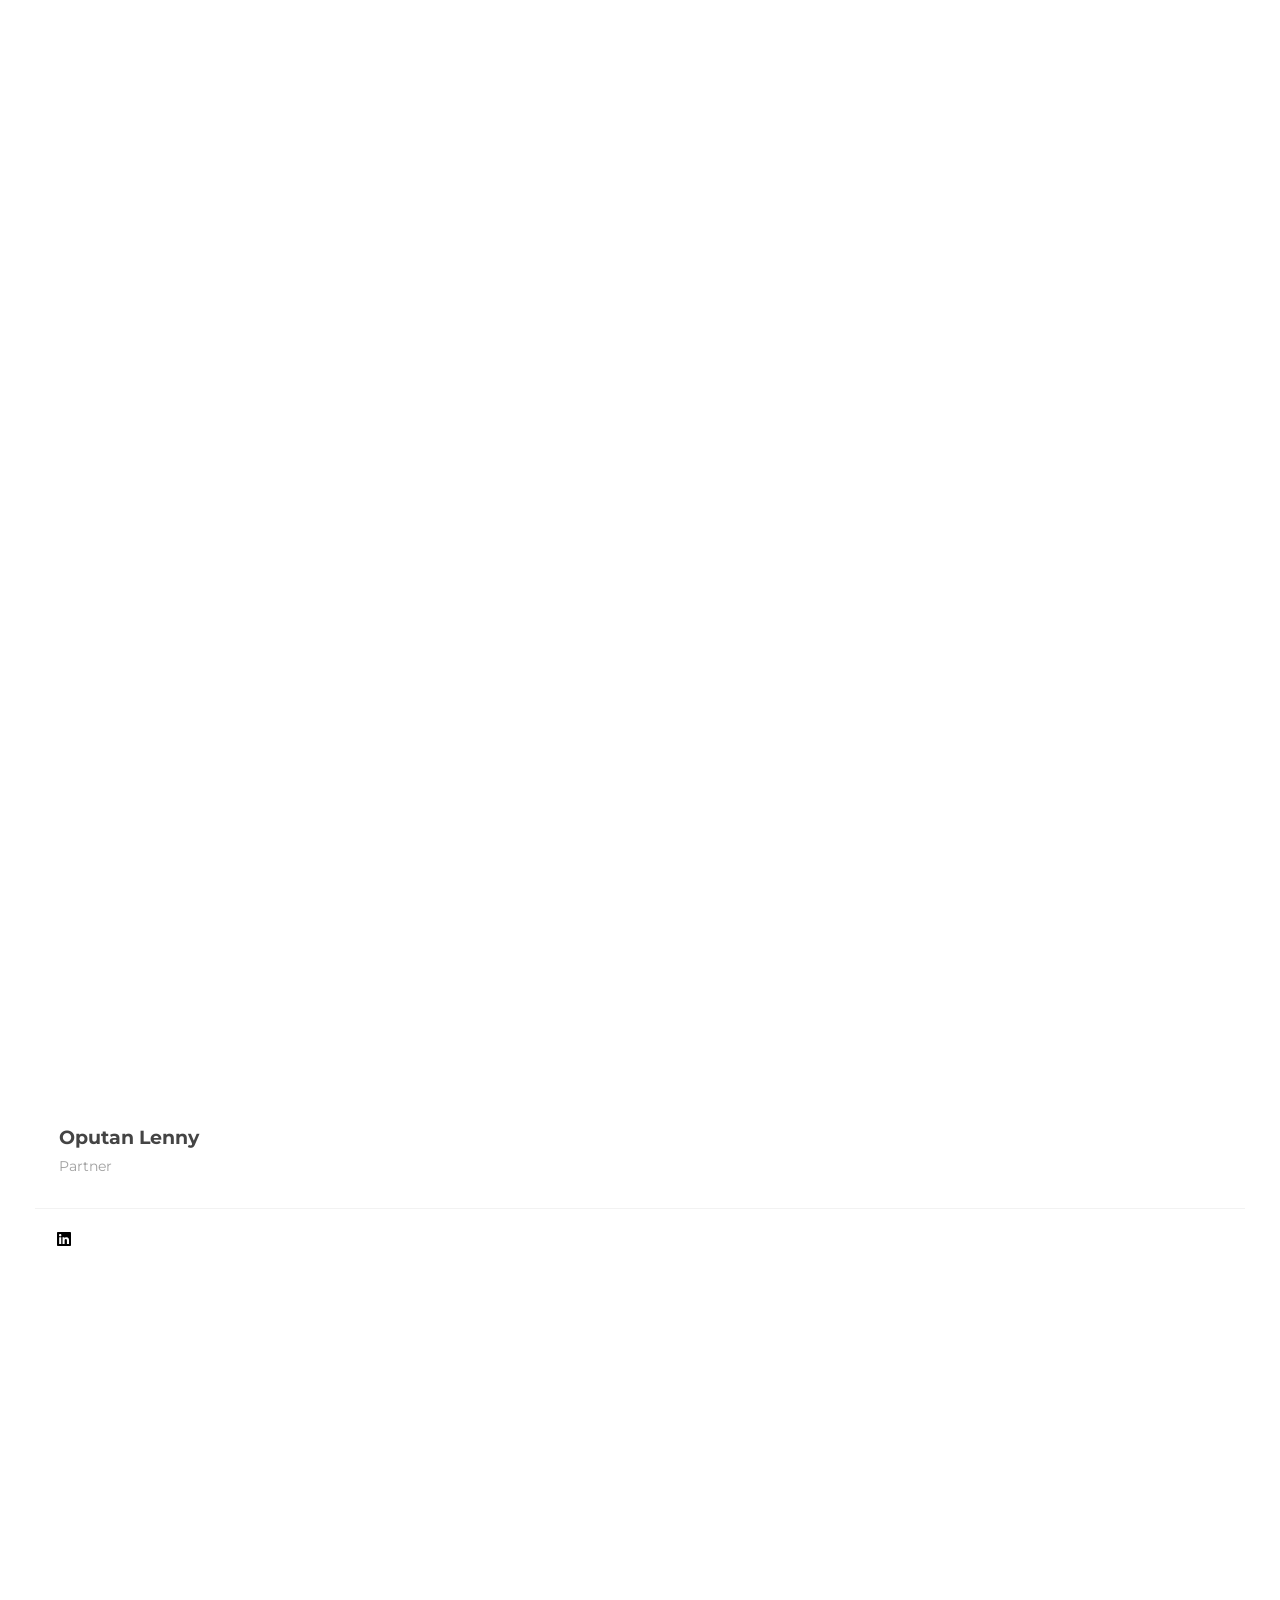
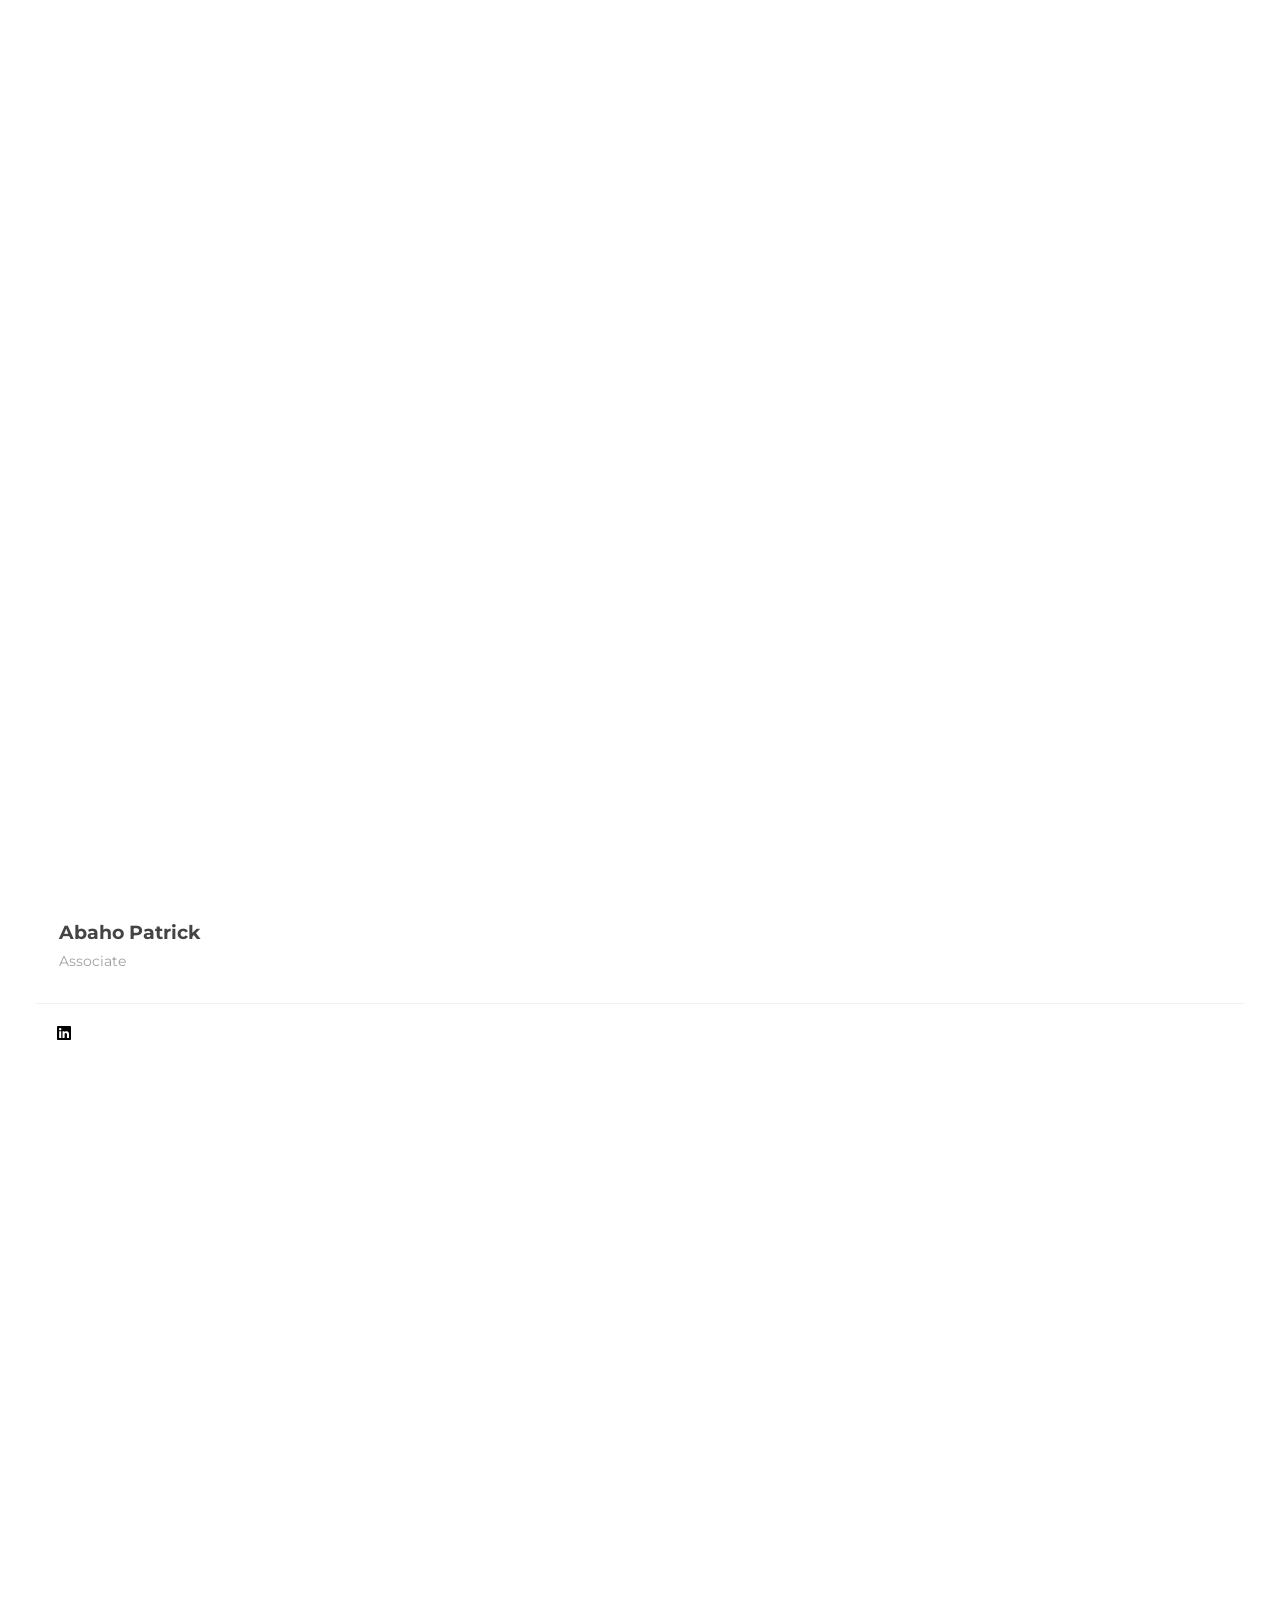
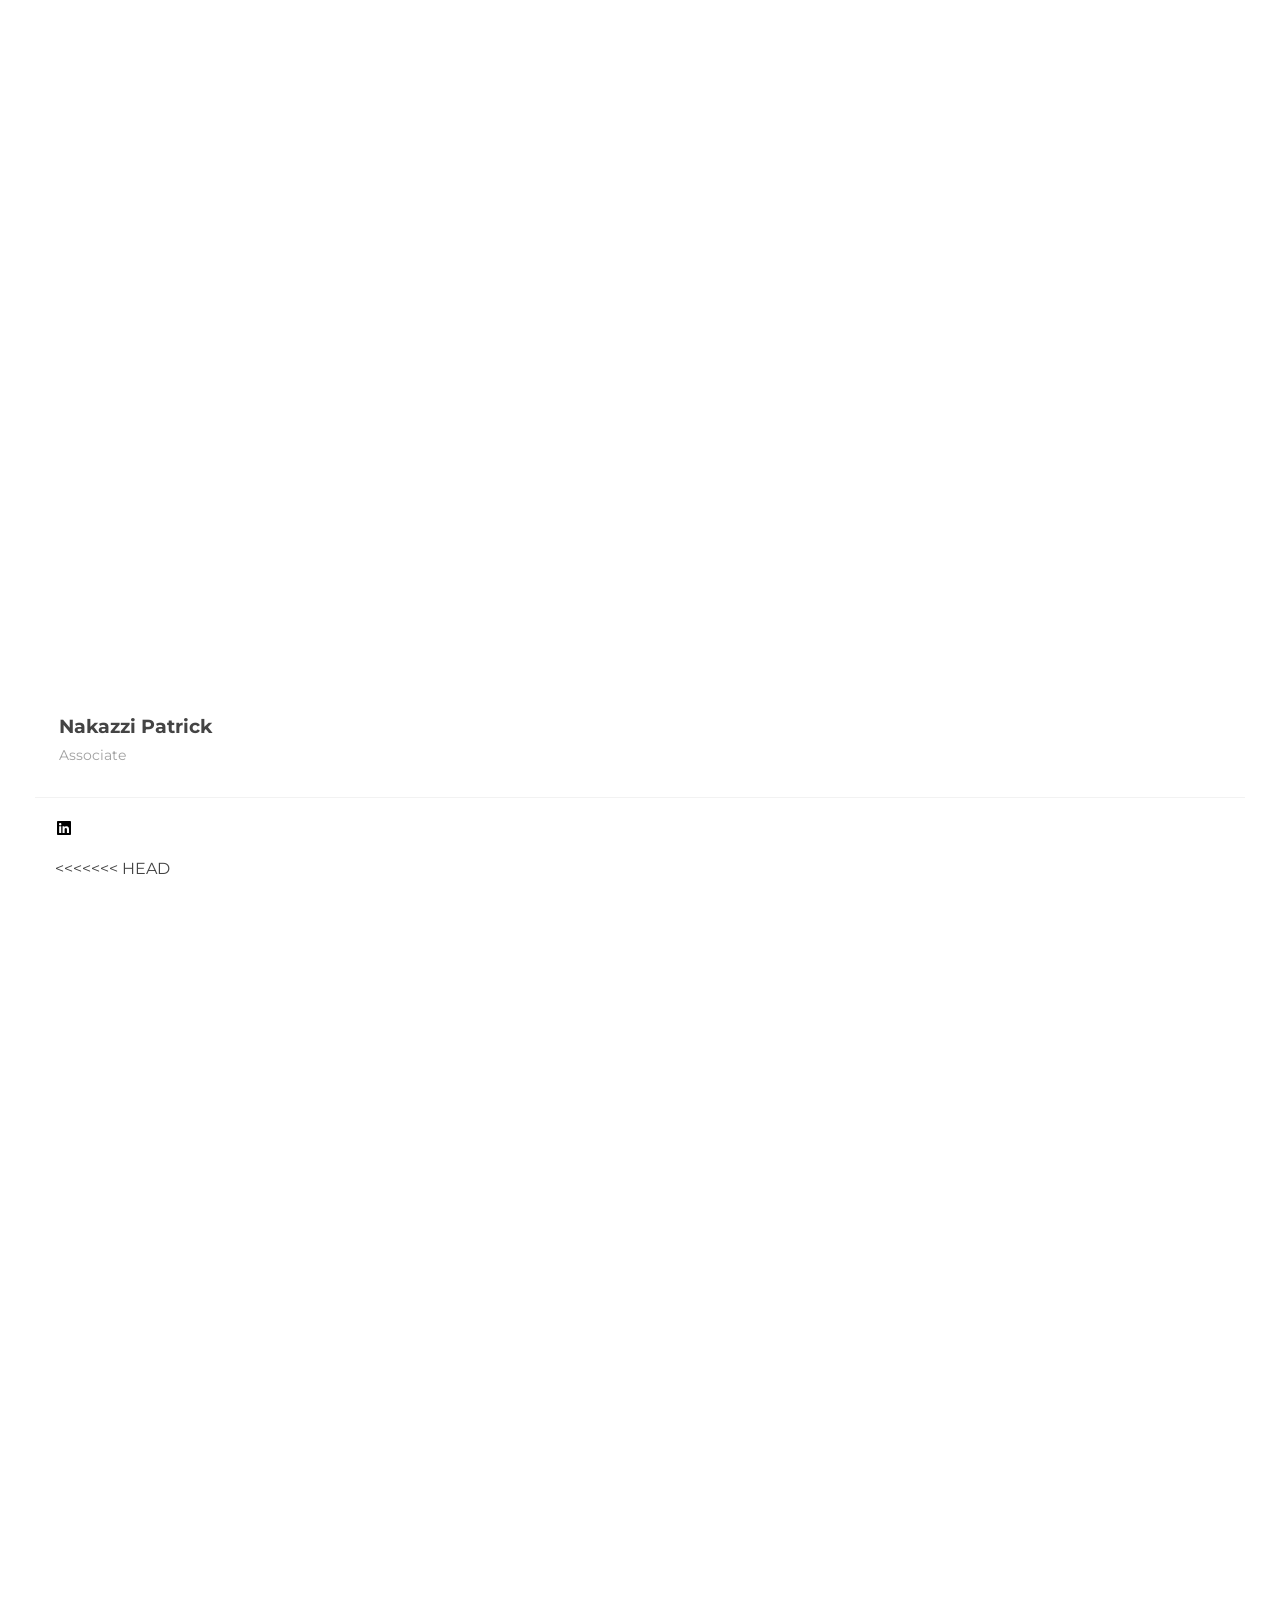
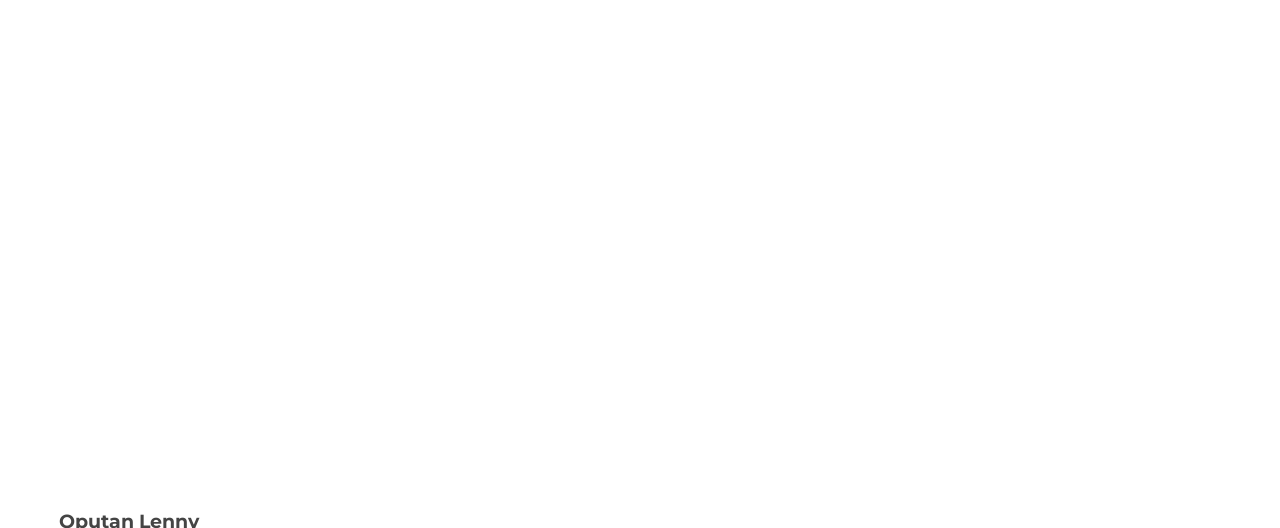
==== commit e7d54fb0: "Finalize conflict resolution" ====
--- a/index.html
+++ b/index.html
@@ -1547,6 +1547,7 @@
                               ></script>
                               <!-- </div> -->
                             </div>
+<<<<<<< HEAD
 
                             <div
                               class="elementor-element elementor-element-5631456 elementor-hidden-desktop elementor-hidden-tablet elementor-widget elementor-widget-text-editor"
@@ -1612,6 +1613,8 @@
                               ></script>
                               <!-- </div> -->
                             </div>
+=======
+>>>>>>> 5bdb251 (Finalize conflict resolution)
                           </div>
                         </div>
                         <div
--- a/assets/css/style.css
+++ b/assets/css/style.css
@@ -7900,11 +7900,7 @@
 kbd,
 pre,
 samp {
-<<<<<<< HEAD
   font-family: "Montserrat", sans-serif !important;
-=======
-  font-family: monospace, monospace;
->>>>>>> refs/remotes/origin/main
   font-size: 1em;
 }
 button,
@@ -8001,12 +7997,7 @@
   box-sizing: border-box;
 }
 body {
-<<<<<<< HEAD
   font-family: "Montserrat", sans-serif !important;
-=======
-  font-family: -apple-system, BlinkMacSystemFont, "Segoe UI", Roboto,
-    Oxygen-Sans, Ubuntu, Cantarell, "Helvetica Neue", sans-serif;
->>>>>>> refs/remotes/origin/main
   font-size: 100%;
   line-height: 1.5;
   font-style: normal;
@@ -8157,11 +8148,7 @@
 code,
 kbd,
 samp {
-<<<<<<< HEAD
   font-family: "Montserrat", sans-serif !important;
-=======
-  font-family: monospace, Monaco, Courier New, serif;
->>>>>>> refs/remotes/origin/main
 }
 abbr[title] {
   cursor: help;
@@ -8201,11 +8188,7 @@
 h5,
 h6 {
   font-style: normal;
-<<<<<<< HEAD
   font-family: "Montserrat", sans-serif !important;
-=======
-  font-family: "Georgia", Helvetica, sans-serif;
->>>>>>> refs/remotes/origin/main
   letter-spacing: 0;
   font-weight: 600;
   margin-top: 0.2em;
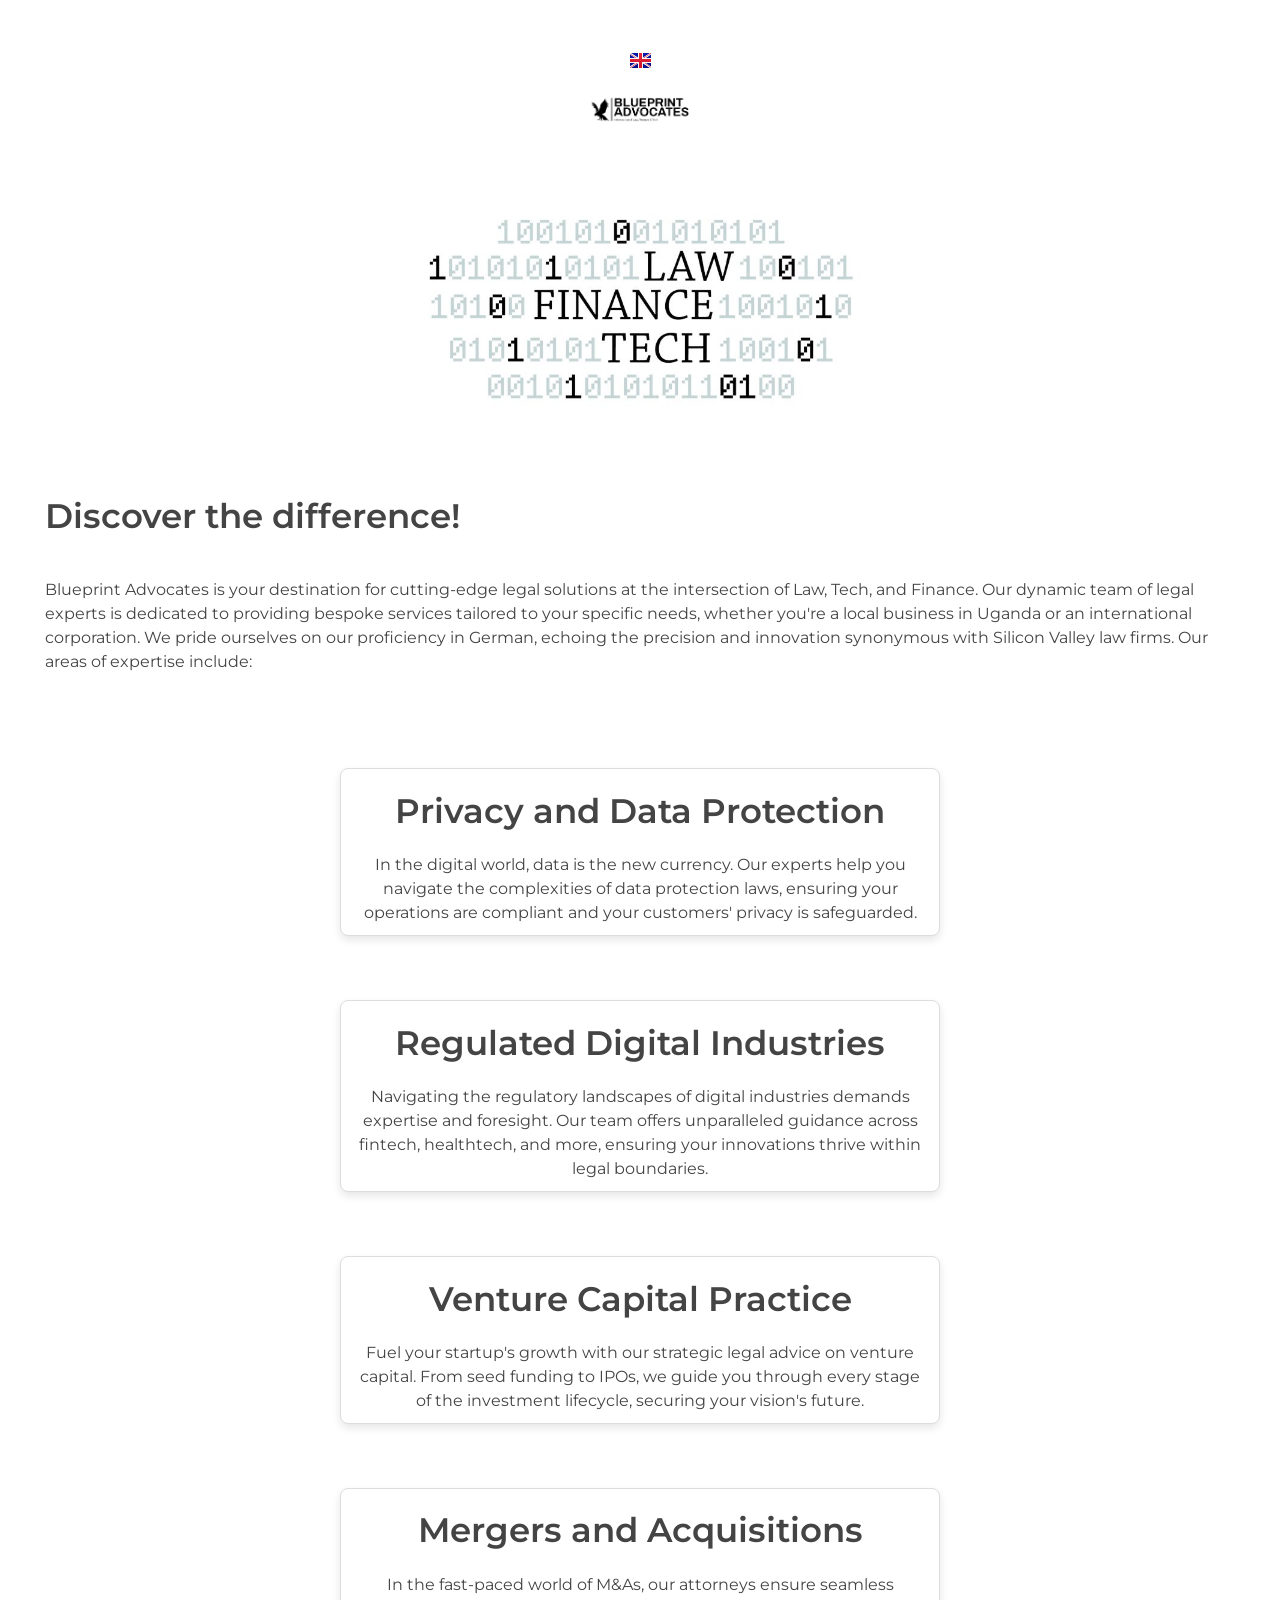
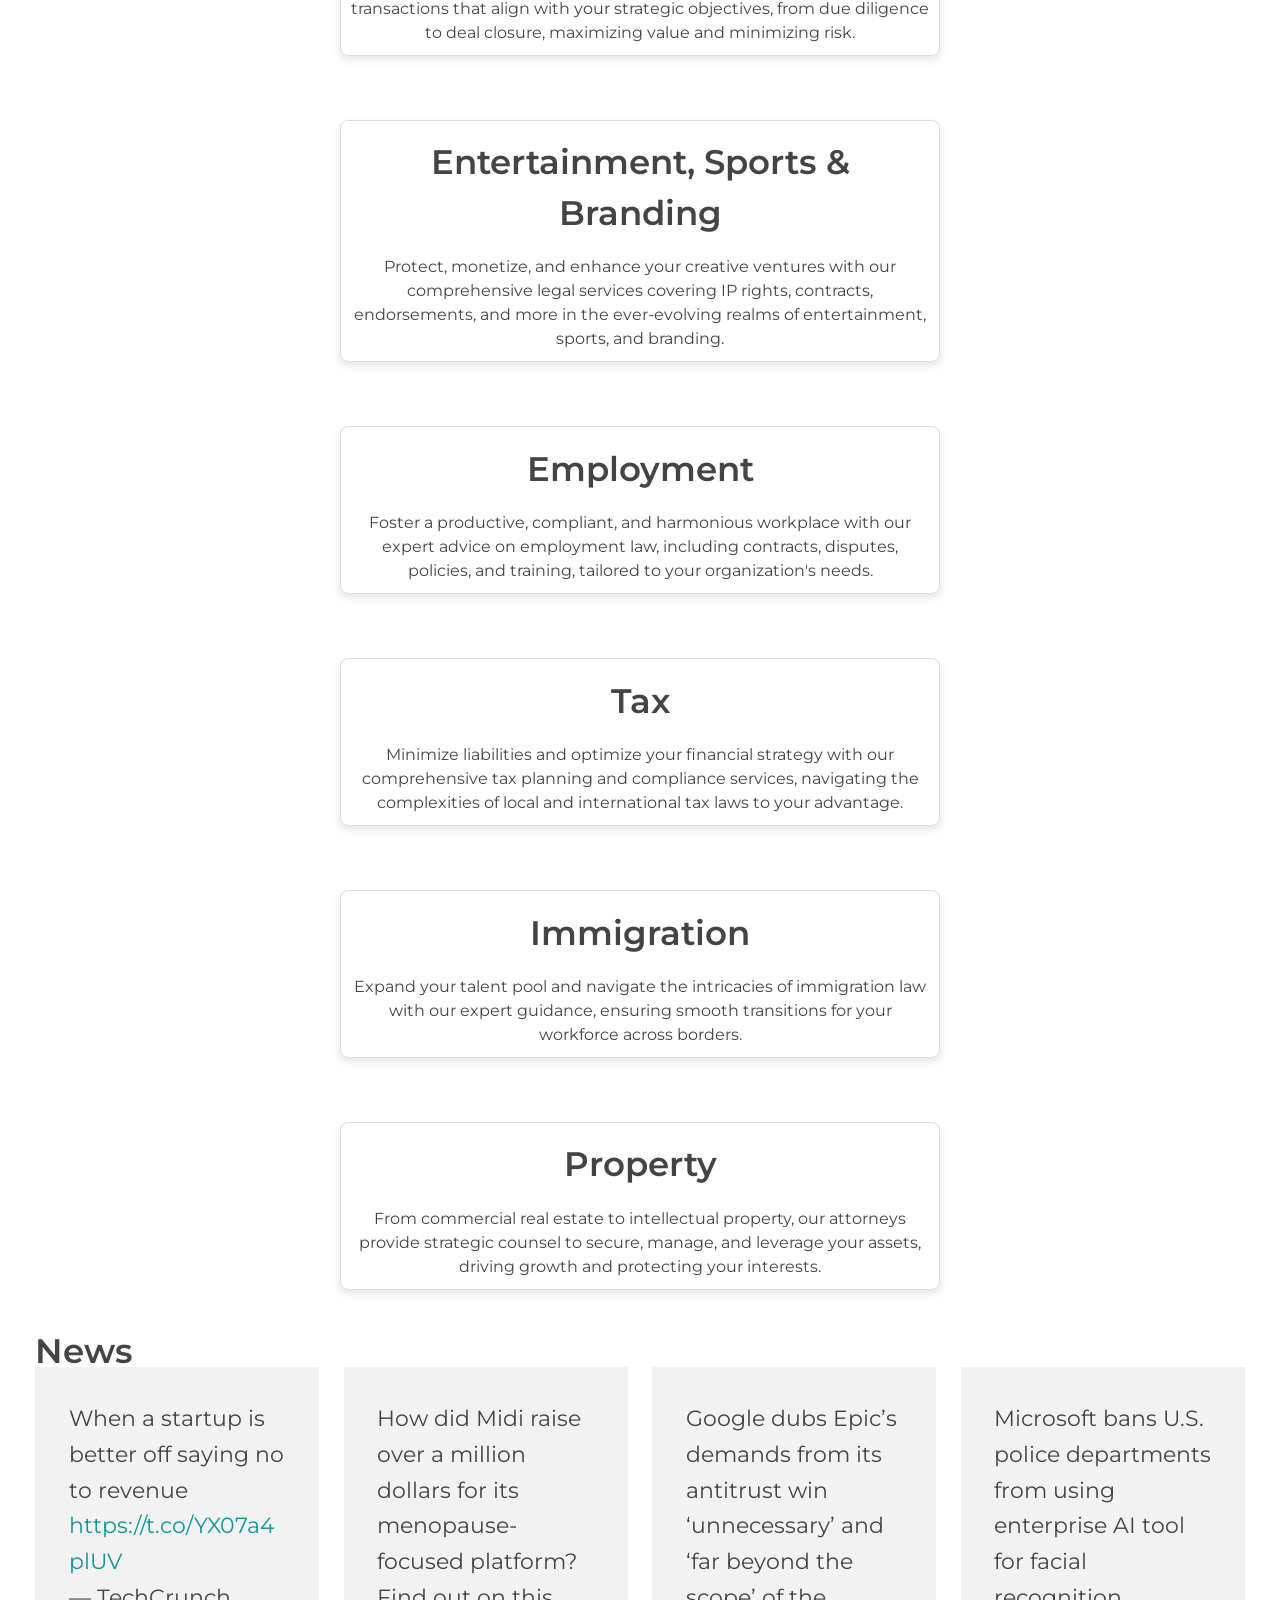
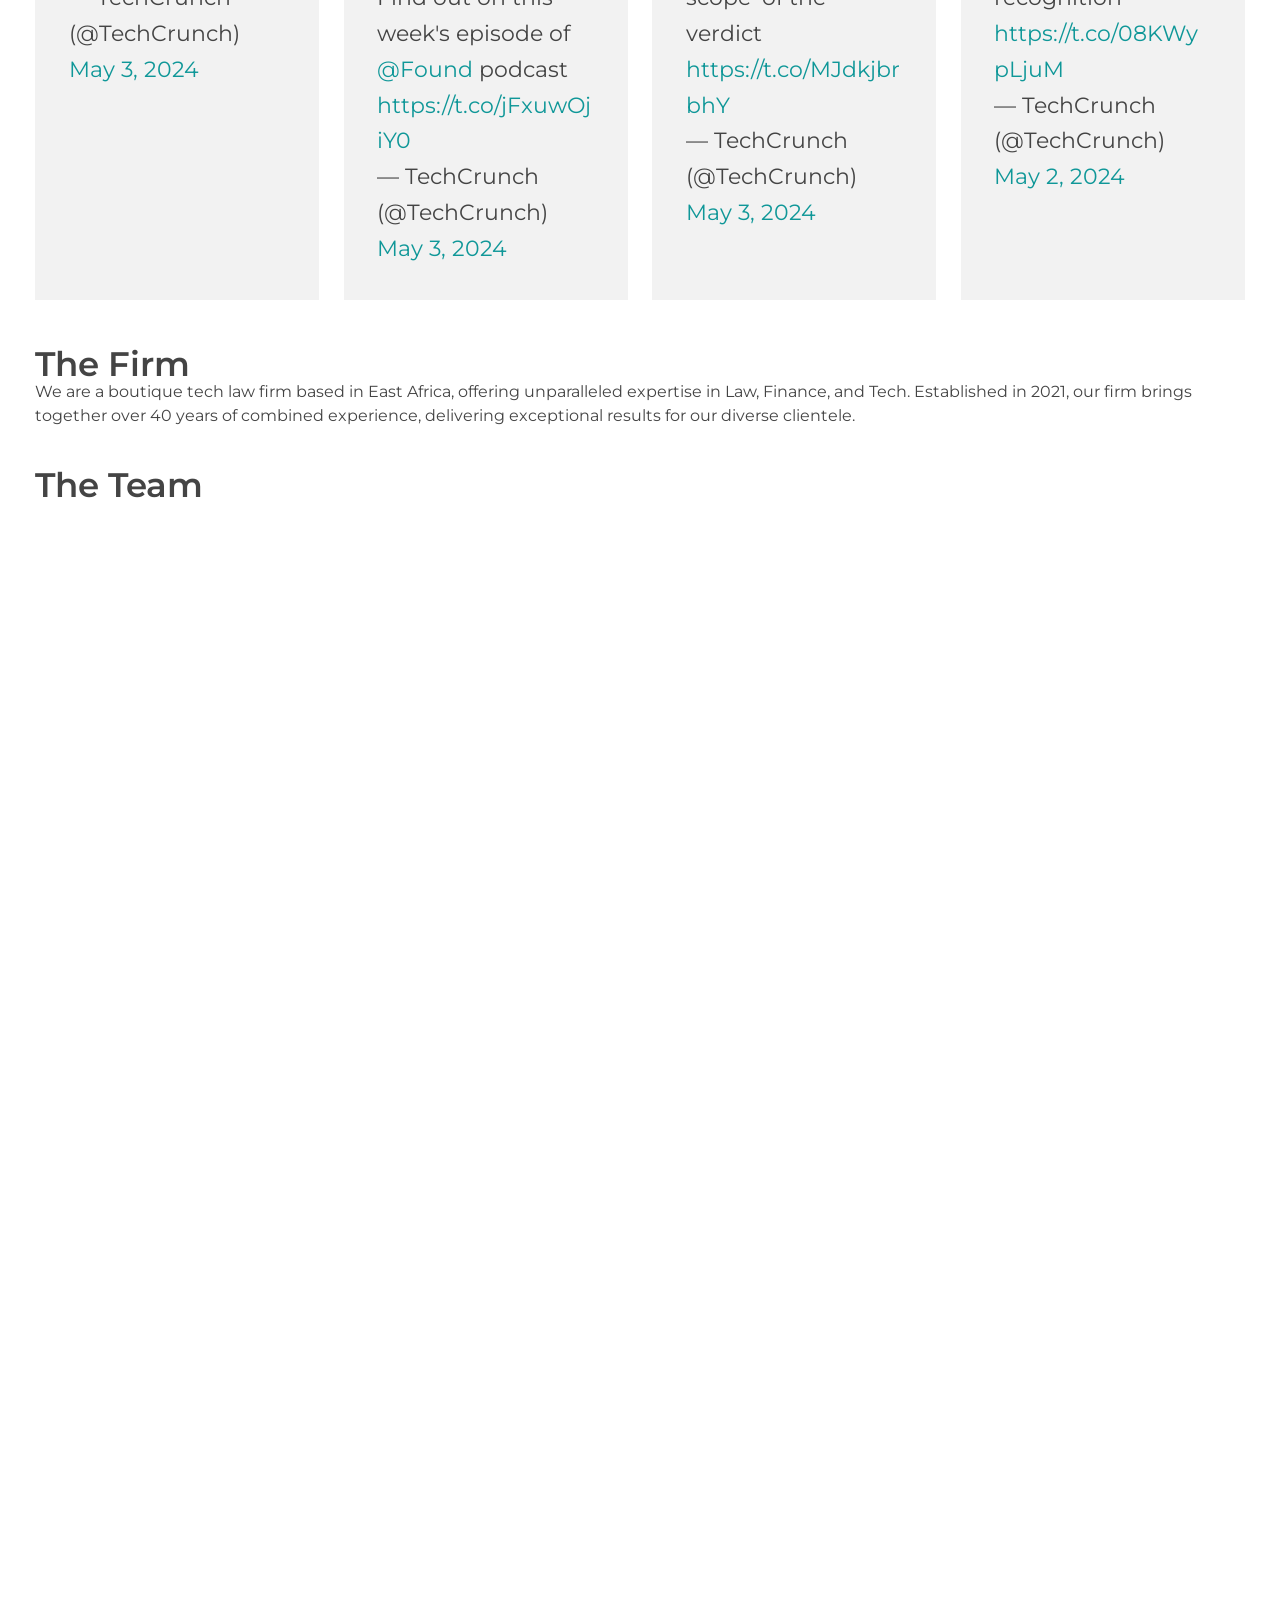
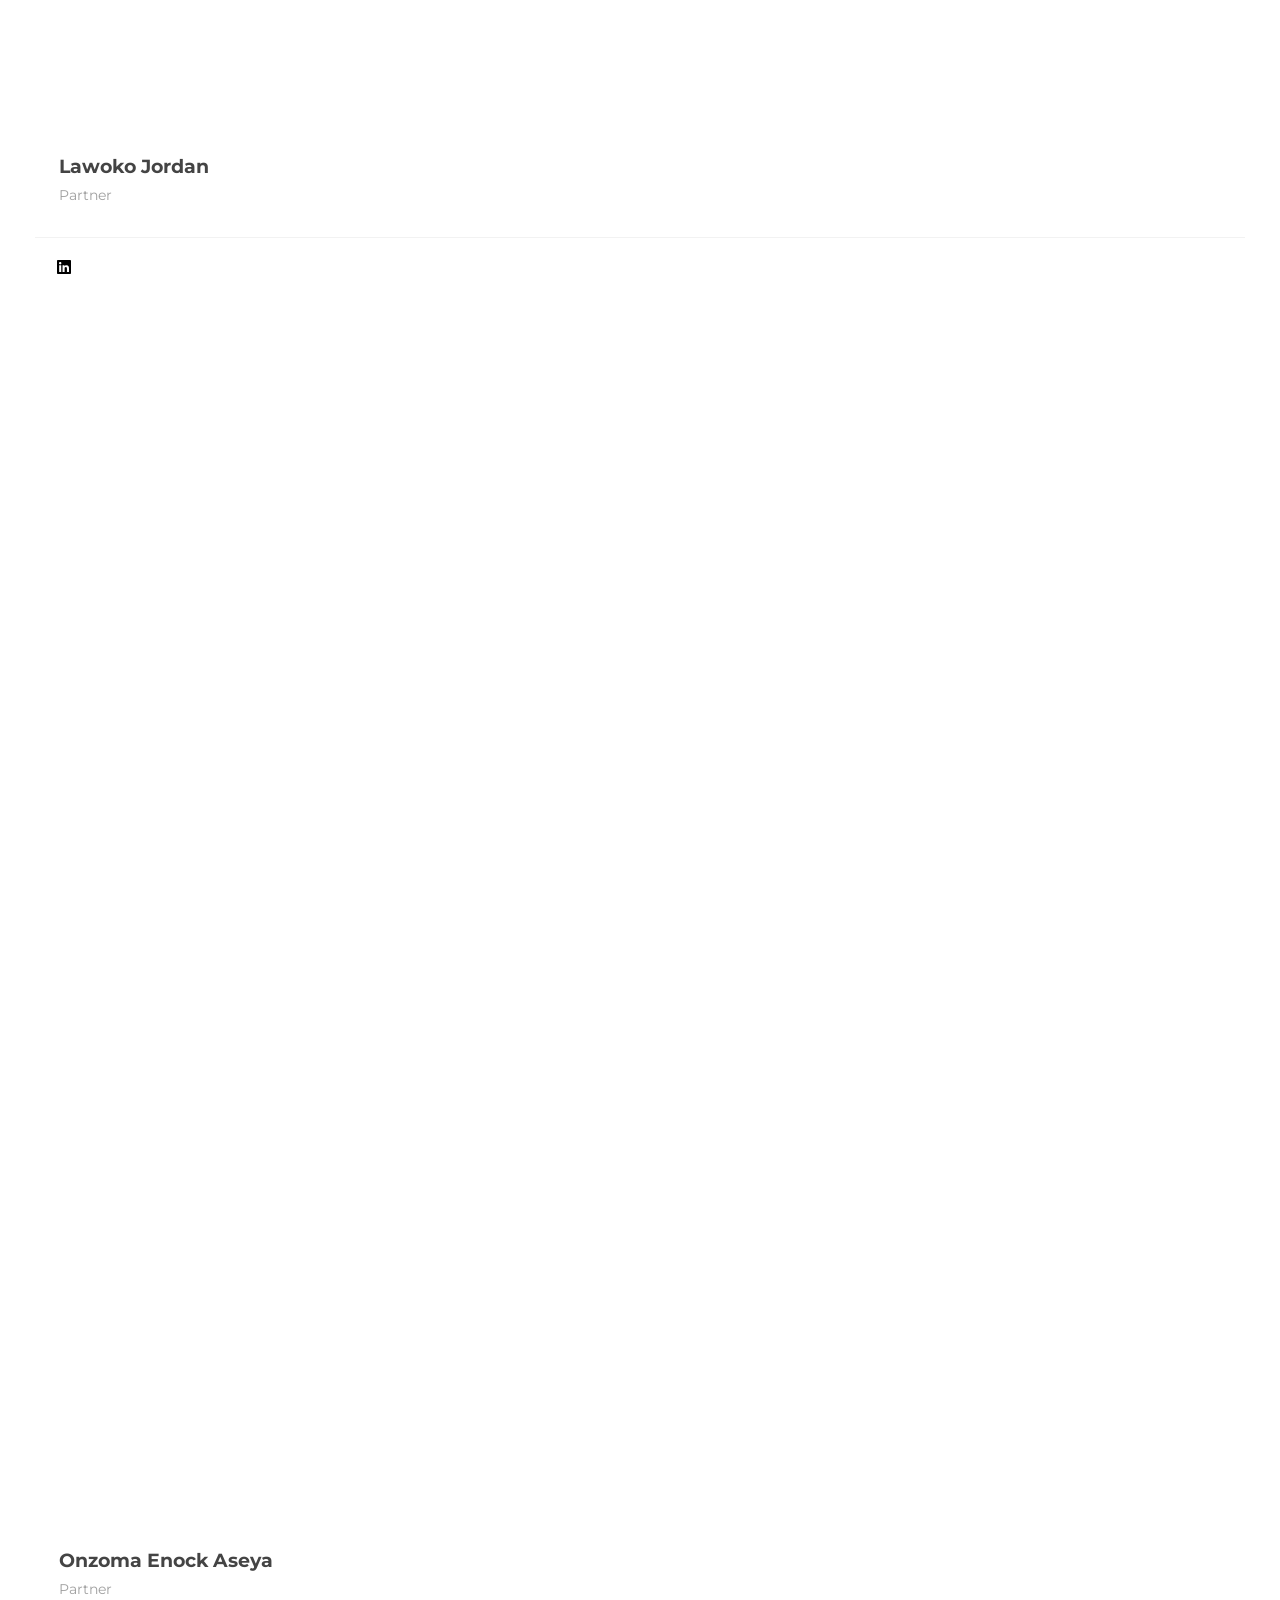
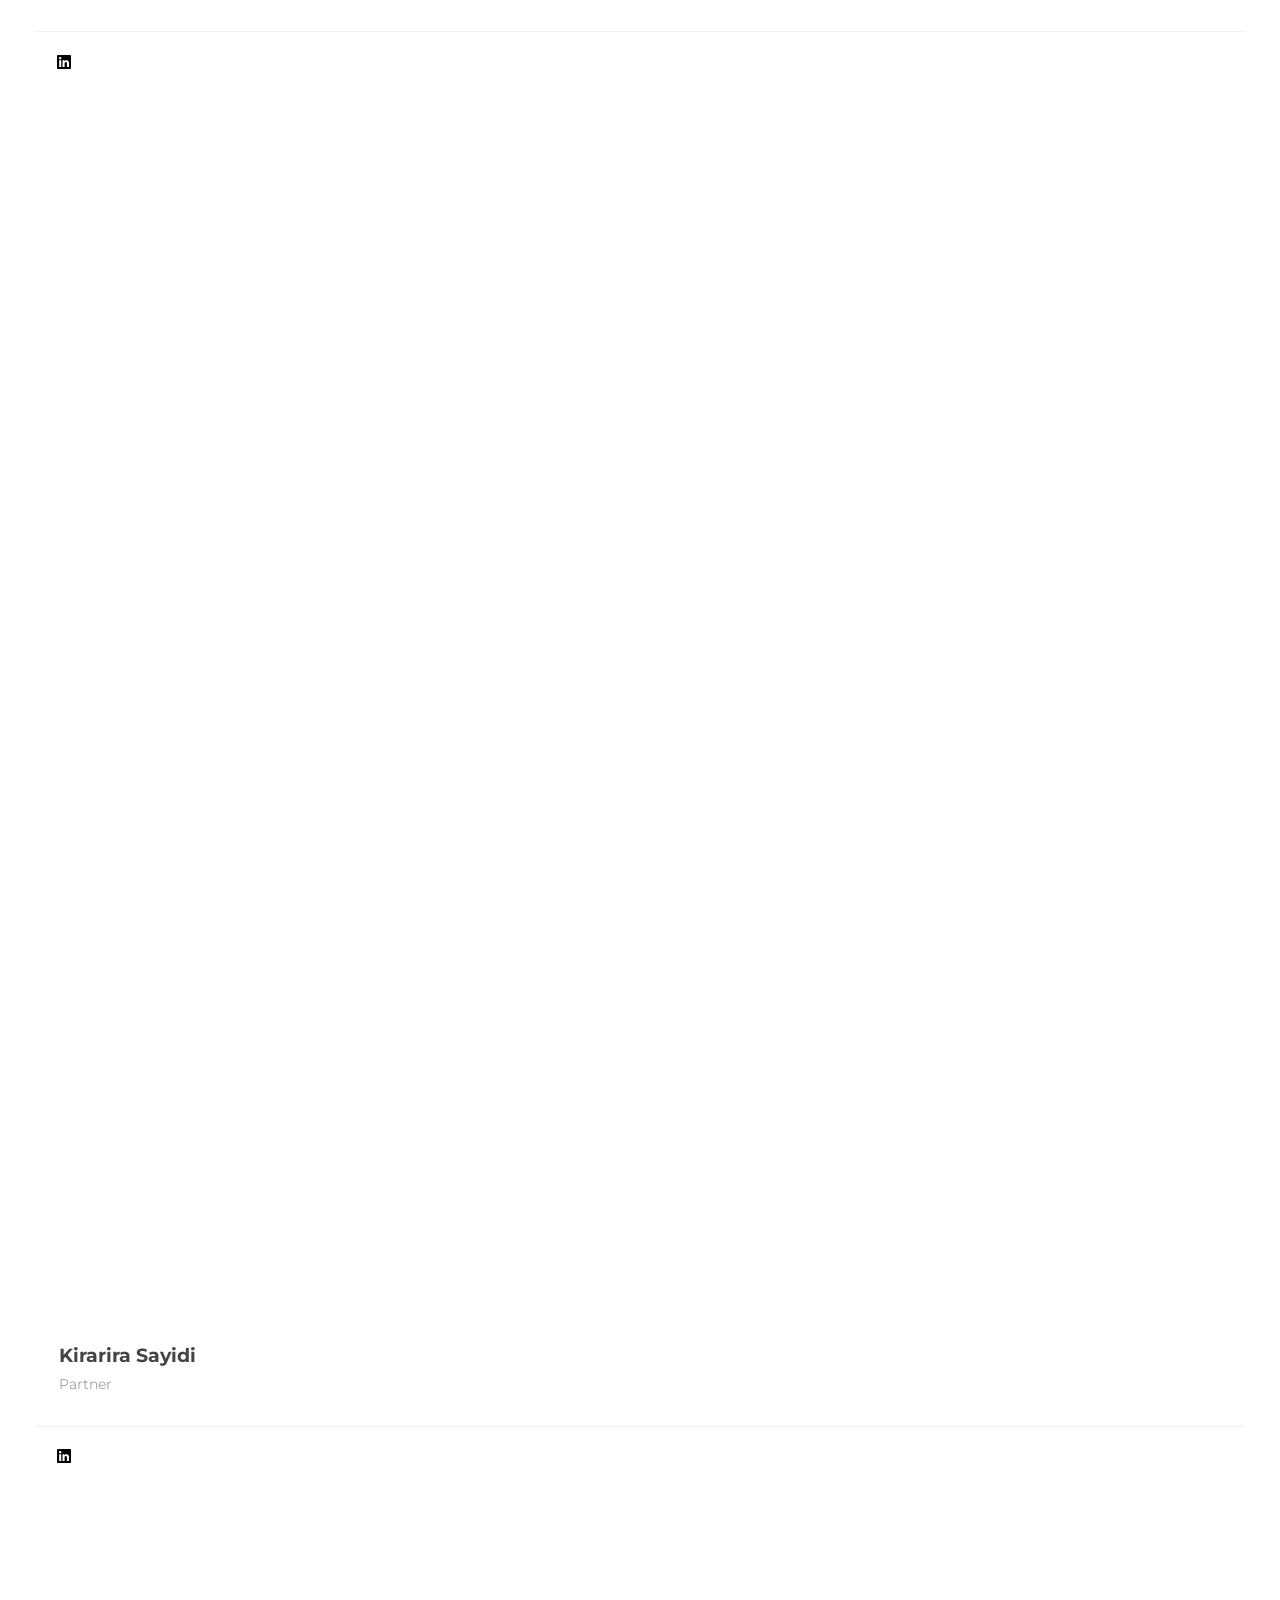
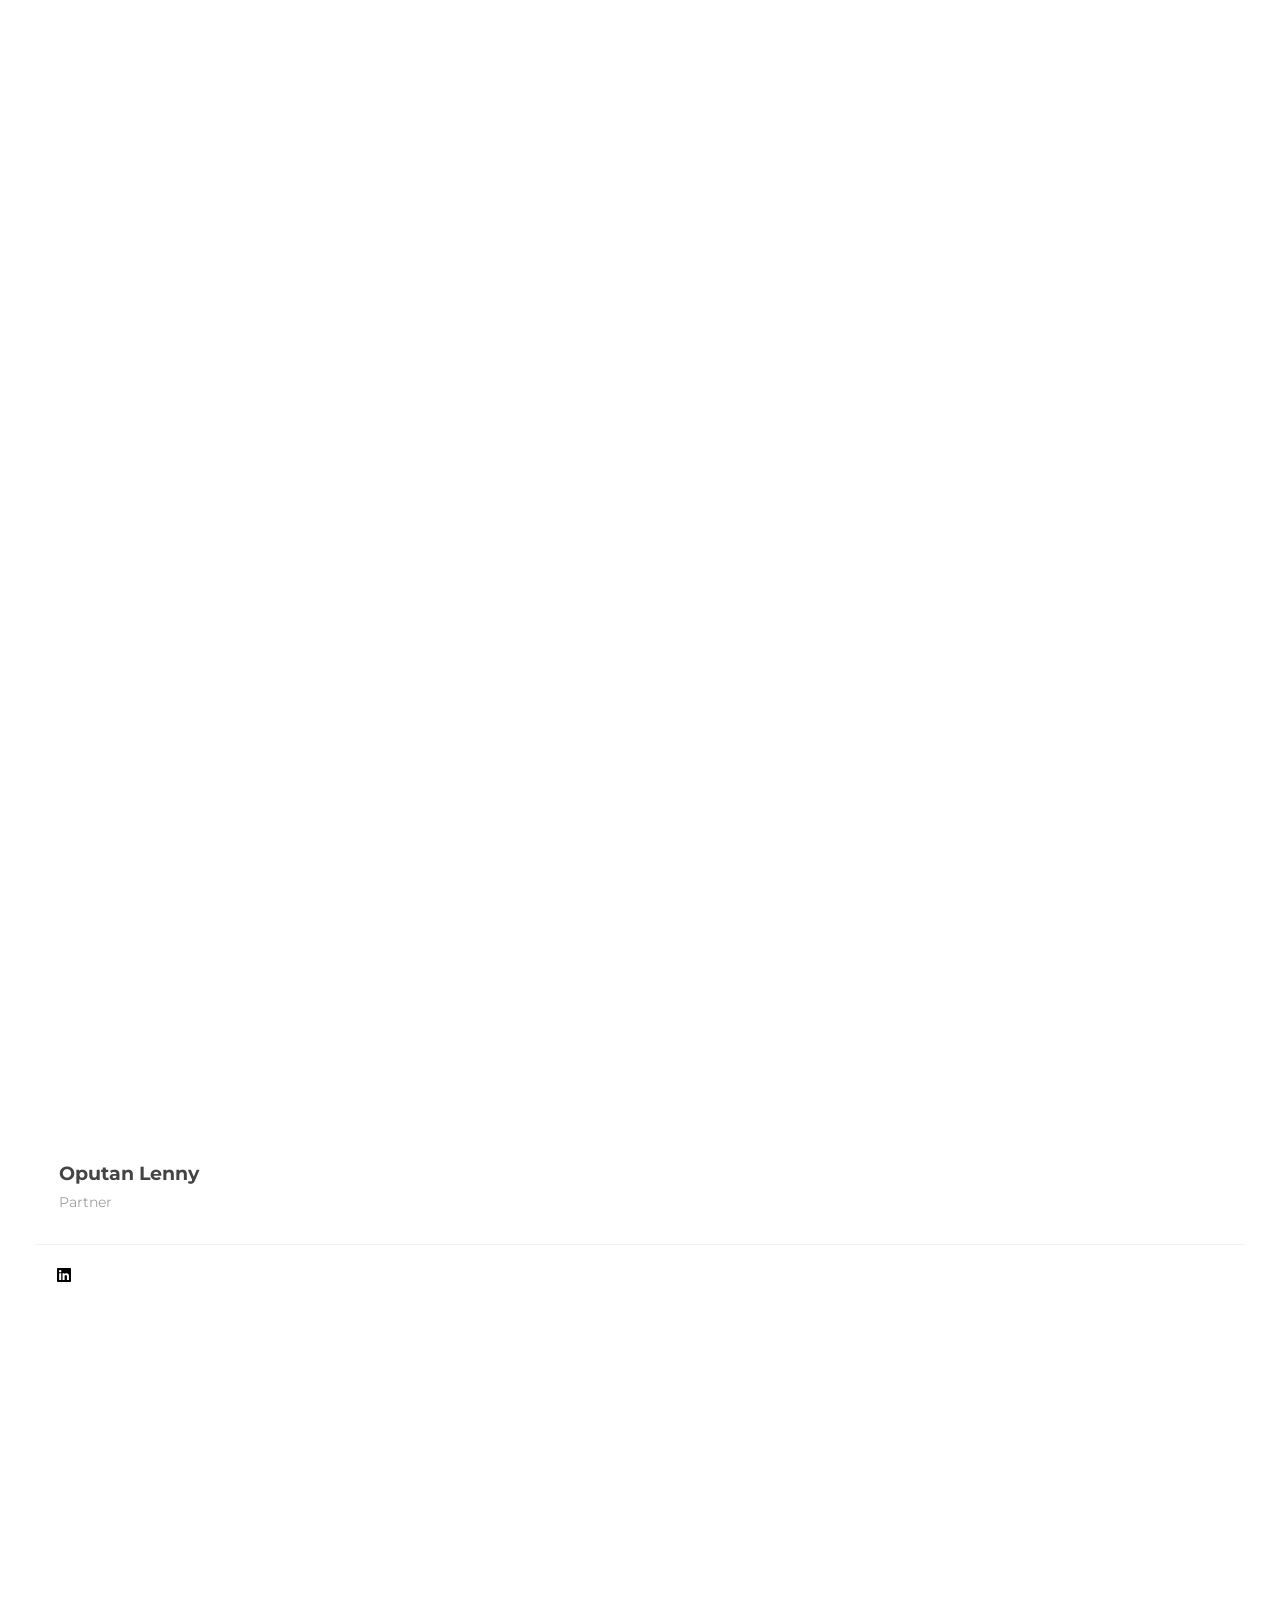
==== commit 155878b6: "Fix bug with font" ====
--- a/index.html
+++ b/index.html
@@ -22,12 +22,6 @@
     <link rel="alternate" href="" hreflang="en" />
     <link rel="dns-prefetch" href="" />
     <link href="https://sp-ao.shortpixel.ai" rel="preconnect" />
-    <link rel="preconnect" href="https://fonts.googleapis.com" />
-    <link rel="preconnect" href="https://fonts.gstatic.com" crossorigin />
-    <link
-      href="https://fonts.googleapis.com/css2?family=Montserrat:ital,wght@0,100..900;1,100..900&display=swap"
-      rel="stylesheet"
-    />
     <link
       rel="alternate"
       type="application/rss+xml"
@@ -1480,7 +1474,7 @@
                                 charset="utf-8"
                               ></script>
                               <!-- </div>
-                                <div class="aux-mc-item post-8755">
+                              <div class="aux-mc-item post-8755"> -->
                               <blockquote class="twitter-tweet">
                                 <p lang="en" dir="ltr">
                                   How did Midi raise over a million dollars for
@@ -1547,7 +1541,6 @@
                               ></script>
                               <!-- </div> -->
                             </div>
-<<<<<<< HEAD
 
                             <div
                               class="elementor-element elementor-element-5631456 elementor-hidden-desktop elementor-hidden-tablet elementor-widget elementor-widget-text-editor"
@@ -1561,60 +1554,8 @@
                                   developments and industry insights from
                                   Blueprint Advocates.
                                 </p>
-                                &mdash; TechCrunch (@TechCrunch)
-                                <a
-                                  href="https://twitter.com/TechCrunch/status/1786458225723703788?ref_src=twsrc%5Etfw"
-                                  >May 3, 2024</a
-                                >
-                              </blockquote>
-                              <!-- </div>
-                                <div class="aux-mc-item post-9576"> -->
-                              <blockquote class="twitter-tweet">
-                                <p lang="en" dir="ltr">
-                                  Google dubs Epic’s demands from its antitrust
-                                  win ‘unnecessary’ and ‘far beyond the scope’
-                                  of the verdict
-                                  <a href="https://t.co/MJdkjbrbhY"
-                                    >https://t.co/MJdkjbrbhY</a
-                                  >
-                                </p>
-                                &mdash; TechCrunch (@TechCrunch)
-                                <a
-                                  href="https://twitter.com/TechCrunch/status/1786305023602802759?ref_src=twsrc%5Etfw"
-                                  >May 3, 2024</a
-                                >
-                              </blockquote>
-                              <script
-                                async
-                                src="https://platform.twitter.com/widgets.js"
-                                charset="utf-8"
-                              ></script>
-                              <!-- </div>
-                                <div class="aux-mc-item post-9133"> -->
-                              <blockquote class="twitter-tweet">
-                                <p lang="en" dir="ltr">
-                                  Microsoft bans U.S. police departments from
-                                  using enterprise AI tool for facial
-                                  recognition
-                                  <a href="https://t.co/08KWypLjuM"
-                                    >https://t.co/08KWypLjuM</a
-                                  >
-                                </p>
-                                &mdash; TechCrunch (@TechCrunch)
-                                <a
-                                  href="https://twitter.com/TechCrunch/status/1786138940551950672?ref_src=twsrc%5Etfw"
-                                  >May 2, 2024</a
-                                >
-                              </blockquote>
-                              <script
-                                async
-                                src="https://platform.twitter.com/widgets.js"
-                                charset="utf-8"
-                              ></script>
-                              <!-- </div> -->
-                            </div>
-=======
->>>>>>> 5bdb251 (Finalize conflict resolution)
+                              </div>
+                            </div>
                           </div>
                         </div>
                         <div
@@ -2932,305 +2873,6 @@
                           </div>
                         </div>
 
-                        <<<<<<< HEAD
-                        <!-- Second row of profiles -->
-                        <div
-                          class="elementor-element elementor-element-dcf5a98 e-flex e-con-boxed e-con e-parent"
-                          data-id="dcf5a98"
-                          data-element_type="container"
-                          data-core-v316-plus="true"
-                        >
-                          <div class="e-con-inner">
-                            <div
-                              class="elementor-element elementor-element-67e4c40 e-flex e-con-boxed e-con e-child"
-                              data-id="67e4c40"
-                              data-element_type="container"
-                            >
-                              <div class="e-con-inner">
-                                <div
-                                  data-ep-wrapper-link='{"url":"#team","is_external":"","nofollow":"","custom_attributes":""}'
-                                  style="cursor: pointer"
-                                  class="bdt-element-link elementor-element elementor-element-d983e5f elementor-widget__width-inherit elementor-widget elementor-widget-bdt-member"
-                                  data-id="d983e5f"
-                                  data-element_type="widget"
-                                  id="Oputan_L"
-                                  data-widget_type="bdt-member.default"
-                                >
-                                  <div class="elementor-widget-container">
-                                    <div
-                                      class="bdt-member skin-default bdt-transition-toggle"
-                                    >
-                                      <div
-                                        class="bdt-member-photo-wrapper bdt-image-mask"
-                                      >
-                                        <div
-                                          class="bdt-position-relative bdt-overflow-hidden"
-                                          data-bdt-toggle="target: > .bdt-member-photo-flip; mode: hover; animation: bdt-animation-fade; queued: true; duration: 300;"
-                                        >
-                                          <div
-                                            class="bdt-member-photo-flip bdt-position-absolute bdt-position-z-index"
-                                          >
-                                            <img
-                                              decoding="async"
-                                              width="600"
-                                              height="399"
-                                              src="https://sp-ao.shortpixel.ai/client/to_webp,q_glossy,ret_img,w_600,h_399/https://www.byte.law/wp-content/uploads/2023/06/2074363-2.jpg"
-                                              class="attachment- size-"
-                                              alt="Oputan Lenny"
-                                              srcset="
-                                                https://sp-ao.shortpixel.ai/client/to_webp,q_glossy,ret_img,w_600/https://www.byte.law/wp-content/uploads/2023/06/2074363-2.jpg         600w,
-                                                https://sp-ao.shortpixel.ai/client/to_webp,q_glossy,ret_img,w_200/https://www.byte.law/wp-content/uploads/2023/06/2074363-2-200x133.jpg 200w
-                                              "
-                                              sizes="(max-width: 600px) 100vw, 600px"
-                                            />
-                                          </div>
-                                          <div class="bdt-member-photo">
-                                            <div class="">
-                                              <img
-                                                decoding="async"
-                                                width="600"
-                                                height="400"
-                                                src="https://sp-ao.shortpixel.ai/client/to_webp,q_glossy,ret_img,w_600,h_400/https://www.byte.law/wp-content/uploads/2023/06/2075856-2.jpg"
-                                                class="attachment- size-"
-                                                alt="Oputan Lenny"
-                                                srcset="
-                                                  https://sp-ao.shortpixel.ai/client/to_webp,q_glossy,ret_img,w_600/https://www.byte.law/wp-content/uploads/2023/06/2075856-2.jpg         600w,
-                                                  https://sp-ao.shortpixel.ai/client/to_webp,q_glossy,ret_img,w_200/https://www.byte.law/wp-content/uploads/2023/06/2075856-2-200x133.jpg 200w
-                                                "
-                                                sizes="(max-width: 600px) 100vw, 600px"
-                                              />
-                                            </div>
-                                          </div>
-                                        </div>
-                                      </div>
-                                      <div class="bdt-member-content">
-                                        <span class="bdt-member-name"
-                                          >Oputan Lenny</span
-                                        >
-                                        <span class="bdt-member-role"
-                                          >Partner</span
-                                        >
-                                      </div>
-                                      <div class="bdt-member-icons">
-                                        <a
-                                          href="#"
-                                          class="bdt-member-icon elementor-repeater-item-0f68887"
-                                          target="_blank"
-                                          data-bdt-tooltip="Linkedin"
-                                        >
-                                          <svg
-                                            aria-hidden="true"
-                                            class="fa-fw e-font-icon-svg e-fab-linkedin"
-                                            viewBox="0 0 448 512"
-                                            xmlns="http://www.w3.org/2000/svg"
-                                          >
-                                            <path
-                                              d="M416 32H31.9C14.3 32 0 46.5 0 64.3v383.4C0 465.5 14.3 480 31.9 480H416c17.6 0 32-14.5 32-32.3V64.3c0-17.8-14.4-32.3-32-32.3zM135.4 416H69V202.2h66.5V416zm-33.2-243c-21.3 0-38.5-17.3-38.5-38.5S80.9 96 102.2 96c21.2 0 38.5 17.3 38.5 38.5 0 21.3-17.2 38.5-38.5 38.5zm282.1 243h-66.4V312c0-24.8-.5-56.7-34.5-56.7-34.6 0-39.9 27-39.9 54.9V416h-66.4V202.2h63.7v29.2h.9c8.9-16.8 30.6-34.5 62.9-34.5 67.2 0 79.7 44.3 79.7 101.9V416z"
-                                            ></path>
-                                          </svg>
-                                        </a>
-                                      </div>
-                                    </div>
-                                  </div>
-                                </div>
-                              </div>
-                            </div>
-                            <div
-                              class="elementor-element elementor-element-5ead205 e-flex e-con-boxed e-con e-child"
-                              data-id="5ead205"
-                              data-element_type="container"
-                            >
-                              <div class="e-con-inner">
-                                <div
-                                  data-ep-wrapper-link='{"url":"#team","is_external":"","nofollow":"","custom_attributes":""}'
-                                  style="cursor: pointer"
-                                  class="bdt-element-link elementor-element elementor-element-59daa5f elementor-widget__width-inherit elementor-widget elementor-widget-bdt-member"
-                                  data-id="59daa5f"
-                                  data-element_type="widget"
-                                  id="Abaho_P"
-                                  data-widget_type="bdt-member.default"
-                                >
-                                  <div class="elementor-widget-container">
-                                    <div
-                                      class="bdt-member skin-default bdt-transition-toggle"
-                                    >
-                                      <div
-                                        class="bdt-member-photo-wrapper bdt-image-mask"
-                                      >
-                                        <div
-                                          class="bdt-position-relative bdt-overflow-hidden"
-                                          data-bdt-toggle="target: > .bdt-member-photo-flip; mode: hover; animation: bdt-animation-fade; queued: true; duration: 300;"
-                                        >
-                                          <div
-                                            class="bdt-member-photo-flip bdt-position-absolute bdt-position-z-index"
-                                          >
-                                            <img
-                                              loading="lazy"
-                                              decoding="async"
-                                              width="600"
-                                              height="399"
-                                              src="https://sp-ao.shortpixel.ai/client/to_webp,q_glossy,ret_img,w_600,h_399/https://www.byte.law/wp-content/uploads/2023/06/2074675.jpg"
-                                              class="attachment- size-"
-                                              alt="Abaho Patrick"
-                                              srcset="
-                                                https://sp-ao.shortpixel.ai/client/to_webp,q_glossy,ret_img,w_600/https://www.byte.law/wp-content/uploads/2023/06/2074675.jpg         600w,
-                                                https://sp-ao.shortpixel.ai/client/to_webp,q_glossy,ret_img,w_200/https://www.byte.law/wp-content/uploads/2023/06/2074675-200x133.jpg 200w
-                                              "
-                                              sizes="(max-width: 600px) 100vw, 600px"
-                                            />
-                                          </div>
-                                          <div class="bdt-member-photo">
-                                            <div class="">
-                                              <img
-                                                loading="lazy"
-                                                decoding="async"
-                                                width="600"
-                                                height="399"
-                                                src="https://sp-ao.shortpixel.ai/client/to_webp,q_glossy,ret_img,w_600,h_399/https://www.byte.law/wp-content/uploads/2023/06/2075768-2.jpg"
-                                                class="attachment- size-"
-                                                alt="Abaho Patrick"
-                                                srcset="
-                                                  https://sp-ao.shortpixel.ai/client/to_webp,q_glossy,ret_img,w_600/https://www.byte.law/wp-content/uploads/2023/06/2075768-2.jpg         600w,
-                                                  https://sp-ao.shortpixel.ai/client/to_webp,q_glossy,ret_img,w_200/https://www.byte.law/wp-content/uploads/2023/06/2075768-2-200x133.jpg 200w
-                                                "
-                                                sizes="(max-width: 600px) 100vw, 600px"
-                                              />
-                                            </div>
-                                          </div>
-                                        </div>
-                                      </div>
-                                      <div class="bdt-member-content">
-                                        <span class="bdt-member-name"
-                                          >Abaho Patrick</span
-                                        >
-                                        <span class="bdt-member-role"
-                                          >Associate</span
-                                        >
-                                      </div>
-                                      <div class="bdt-member-icons">
-                                        <a
-                                          href="#"
-                                          class="bdt-member-icon elementor-repeater-item-5ec1a7e"
-                                          target="_blank"
-                                          data-bdt-tooltip="Linkedin"
-                                        >
-                                          <svg
-                                            aria-hidden="true"
-                                            class="fa-fw e-font-icon-svg e-fab-linkedin"
-                                            viewBox="0 0 448 512"
-                                            xmlns="http://www.w3.org/2000/svg"
-                                          >
-                                            <path
-                                              d="M416 32H31.9C14.3 32 0 46.5 0 64.3v383.4C0 465.5 14.3 480 31.9 480H416c17.6 0 32-14.5 32-32.3V64.3c0-17.8-14.4-32.3-32-32.3zM135.4 416H69V202.2h66.5V416zm-33.2-243c-21.3 0-38.5-17.3-38.5-38.5S80.9 96 102.2 96c21.2 0 38.5 17.3 38.5 38.5 0 21.3-17.2 38.5-38.5 38.5zm282.1 243h-66.4V312c0-24.8-.5-56.7-34.5-56.7-34.6 0-39.9 27-39.9 54.9V416h-66.4V202.2h63.7v29.2h.9c8.9-16.8 30.6-34.5 62.9-34.5 67.2 0 79.7 44.3 79.7 101.9V416z"
-                                            ></path>
-                                          </svg>
-                                        </a>
-                                      </div>
-                                    </div>
-                                  </div>
-                                </div>
-                              </div>
-                            </div>
-                            <div
-                              class="elementor-element elementor-element-3732510 e-flex e-con-boxed e-con e-child"
-                              data-id="3732510"
-                              data-element_type="container"
-                            >
-                              <div class="e-con-inner">
-                                <div
-                                  data-ep-wrapper-link='{"url":"#team","is_external":"","nofollow":"","custom_attributes":""}'
-                                  style="cursor: pointer"
-                                  class="bdt-element-link elementor-element elementor-element-7ed0682 elementor-widget__width-inherit elementor-widget elementor-widget-bdt-member"
-                                  data-id="7ed0682"
-                                  data-element_type="widget"
-                                  id="Nakazzi_P"
-                                  data-widget_type="bdt-member.default"
-                                >
-                                  <div class="elementor-widget-container">
-                                    <div
-                                      class="bdt-member skin-default bdt-transition-toggle"
-                                    >
-                                      <div
-                                        class="bdt-member-photo-wrapper bdt-image-mask"
-                                      >
-                                        <div
-                                          class="bdt-position-relative bdt-overflow-hidden"
-                                          data-bdt-toggle="target: > .bdt-member-photo-flip; mode: hover; animation: bdt-animation-fade; queued: true; duration: 300;"
-                                        >
-                                          <div
-                                            class="bdt-member-photo-flip bdt-position-absolute bdt-position-z-index"
-                                          >
-                                            <img
-                                              loading="lazy"
-                                              decoding="async"
-                                              width="600"
-                                              height="399"
-                                              src="https://sp-ao.shortpixel.ai/client/to_webp,q_glossy,ret_img,w_600,h_399/https://www.byte.law/wp-content/uploads/2023/06/2074894-2.jpg"
-                                              class="attachment- size-"
-                                              alt="Nakazzi Patrick"
-                                              srcset="
-                                                https://sp-ao.shortpixel.ai/client/to_webp,q_glossy,ret_img,w_600/https://www.byte.law/wp-content/uploads/2023/06/2074894-2.jpg         600w,
-                                                https://sp-ao.shortpixel.ai/client/to_webp,q_glossy,ret_img,w_200/https://www.byte.law/wp-content/uploads/2023/06/2074894-2-200x133.jpg 200w
-                                              "
-                                              sizes="(max-width: 600px) 100vw, 600px"
-                                            />
-                                          </div>
-                                          <div class="bdt-member-photo">
-                                            <div class="">
-                                              <img
-                                                loading="lazy"
-                                                decoding="async"
-                                                width="600"
-                                                height="399"
-                                                src="https://sp-ao.shortpixel.ai/client/to_webp,q_glossy,ret_img,w_600,h_399/https://www.byte.law/wp-content/uploads/2023/06/2075601.jpg"
-                                                class="attachment- size-"
-                                                alt="Nakazzi Patrick"
-                                                srcset="
-                                                  https://sp-ao.shortpixel.ai/client/to_webp,q_glossy,ret_img,w_600/https://www.byte.law/wp-content/uploads/2023/06/2075601.jpg         600w,
-                                                  https://sp-ao.shortpixel.ai/client/to_webp,q_glossy,ret_img,w_200/https://www.byte.law/wp-content/uploads/2023/06/2075601-200x133.jpg 200w
-                                                "
-                                                sizes="(max-width: 600px) 100vw, 600px"
-                                              />
-                                            </div>
-                                          </div>
-                                        </div>
-                                      </div>
-                                      <div class="bdt-member-content">
-                                        <span class="bdt-member-name"
-                                          >Nakazzi Patrick</span
-                                        >
-                                        <span class="bdt-member-role"
-                                          >Associate</span
-                                        >
-                                      </div>
-                                      <div class="bdt-member-icons">
-                                        <a
-                                          href="#"
-                                          class="bdt-member-icon elementor-repeater-item-0f68887"
-                                          target="_blank"
-                                          data-bdt-tooltip="Linkedin"
-                                        >
-                                          <svg
-                                            aria-hidden="true"
-                                            class="fa-fw e-font-icon-svg e-fab-linkedin"
-                                            viewBox="0 0 448 512"
-                                            xmlns="http://www.w3.org/2000/svg"
-                                          >
-                                            <path
-                                              d="M416 32H31.9C14.3 32 0 46.5 0 64.3v383.4C0 465.5 14.3 480 31.9 480H416c17.6 0 32-14.5 32-32.3V64.3c0-17.8-14.4-32.3-32-32.3zM135.4 416H69V202.2h66.5V416zm-33.2-243c-21.3 0-38.5-17.3-38.5-38.5S80.9 96 102.2 96c21.2 0 38.5 17.3 38.5 38.5 0 21.3-17.2 38.5-38.5 38.5zm282.1 243h-66.4V312c0-24.8-.5-56.7-34.5-56.7-34.6 0-39.9 27-39.9 54.9V416h-66.4V202.2h63.7v29.2h.9c8.9-16.8 30.6-34.5 62.9-34.5 67.2 0 79.7 44.3 79.7 101.9V416z"
-                                            ></path>
-                                          </svg>
-                                        </a>
-                                      </div>
-                                    </div>
-                                  </div>
-                                </div>
-                              </div>
-                            </div>
-                          </div>
-                        </div>
-
-                        ======= >>>>>>> refs/remotes/origin/main
                         <!-- Profile details -->
                         <div
                           class="elementor-element elementor-element-e71790f bdt-particles-yes e-flex e-con-boxed e-con e-parent"
@@ -3568,18 +3210,18 @@
                         <br />
                         <br />
                         <section class="address" id="contact">
-                          <h5>
+                          <h4>
                             <a
                               href="mailto:admin@blueprintadvocates.com"
                               target="_blank"
                               >admin@blueprintadvocates.com</a
                             >
-                          </h5>
-                          <h5>
+                          </h4>
+                          <h4>
                             Plot 35, Ntinda Avenue (Ntinda Ministers Village),
                             Kampala, Uganda
-                          </h5>
-                          <h5>0414 674 360</h5>
+                          </h4>
+                          <h4>0414 674 360</h4>
                         </section>
                         <!-- <div class="elementor-element elementor-element-594f3e3 elementor-hidden-desktop elementor-hidden-tablet elementor-hidden-mobile e-flex e-con-boxed e-con e-parent" data-id="594f3e3" data-element_type="container" data-core-v316-plus="true">
                                                 <div class="e-con-inner">
--- a/assets/css/style.css
+++ b/assets/css/style.css
@@ -1,3 +1,5 @@
+@import url('https://fonts.googleapis.com/css2?family=Montserrat:ital,wght@0,100..900;1,100..900&display=swap');
+
 :root {
   --bdt-breakpoint-s: 640px;
   --bdt-breakpoint-m: 960px;
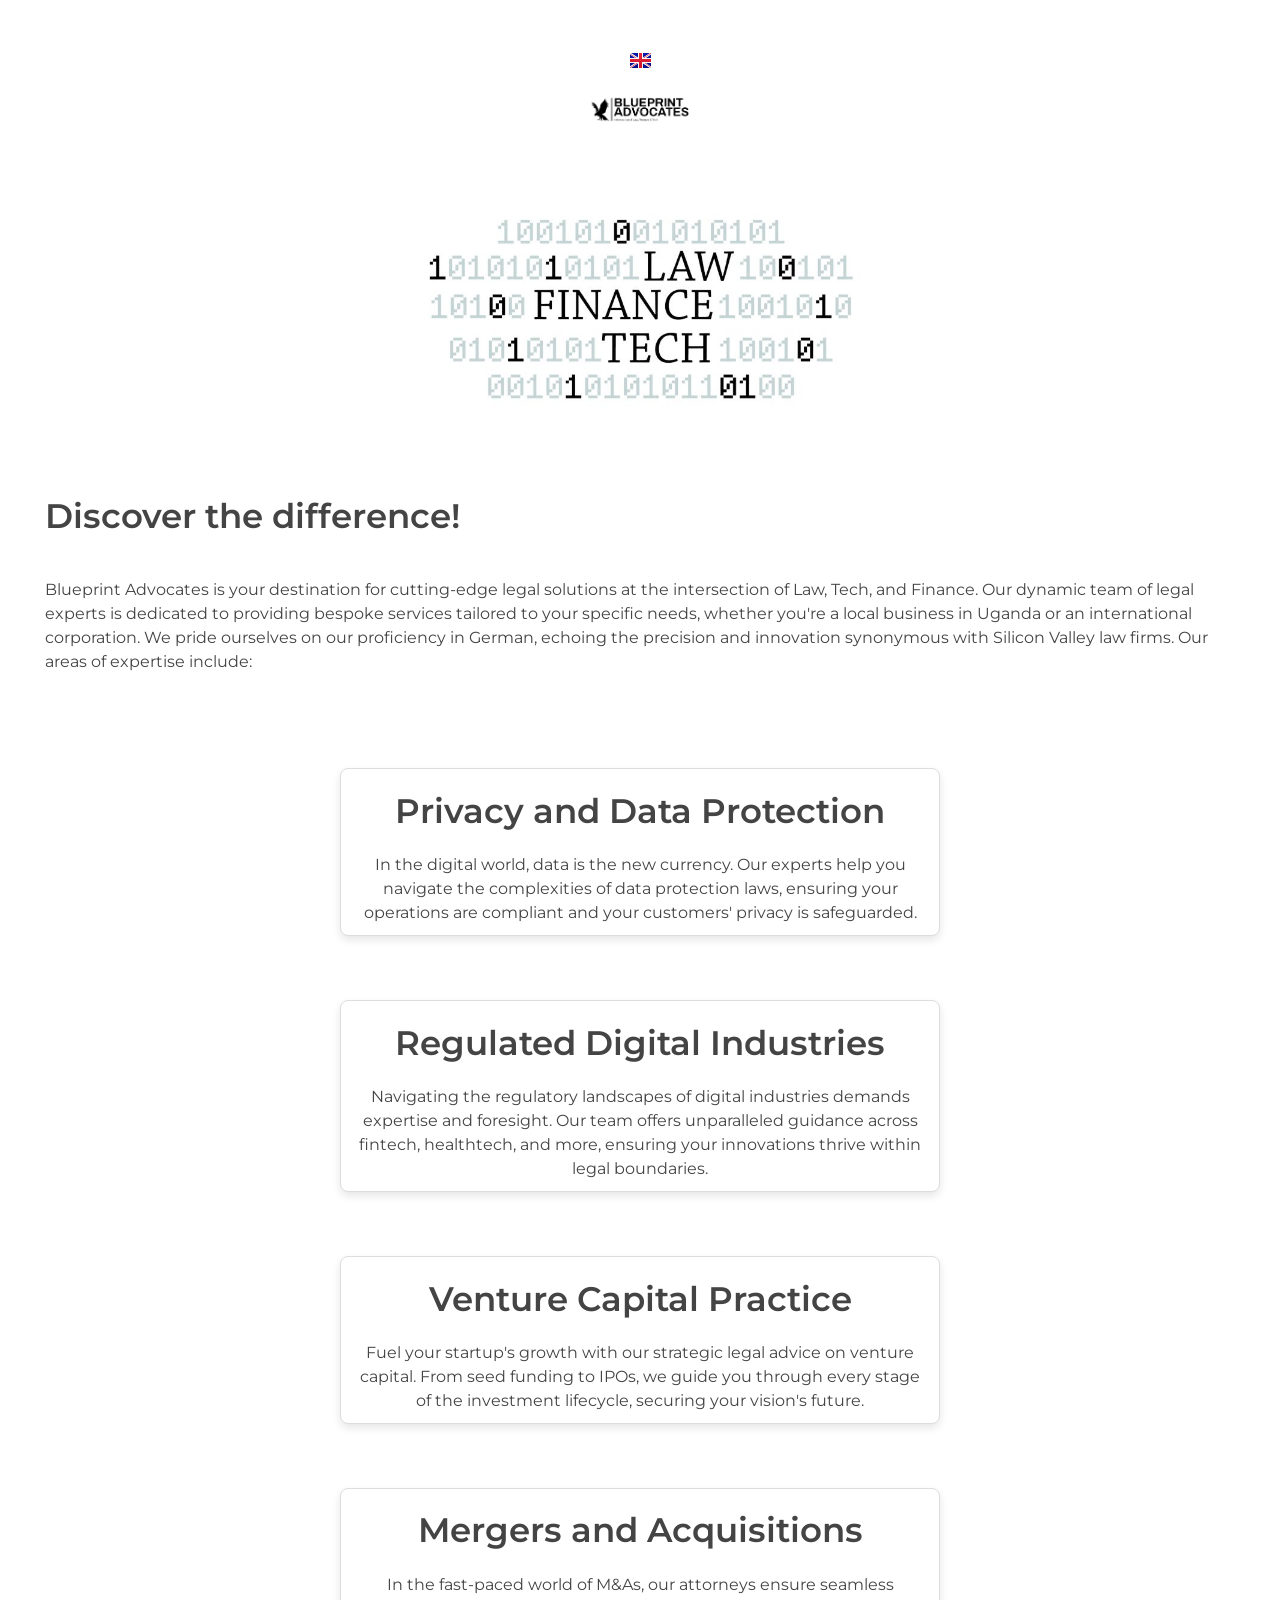
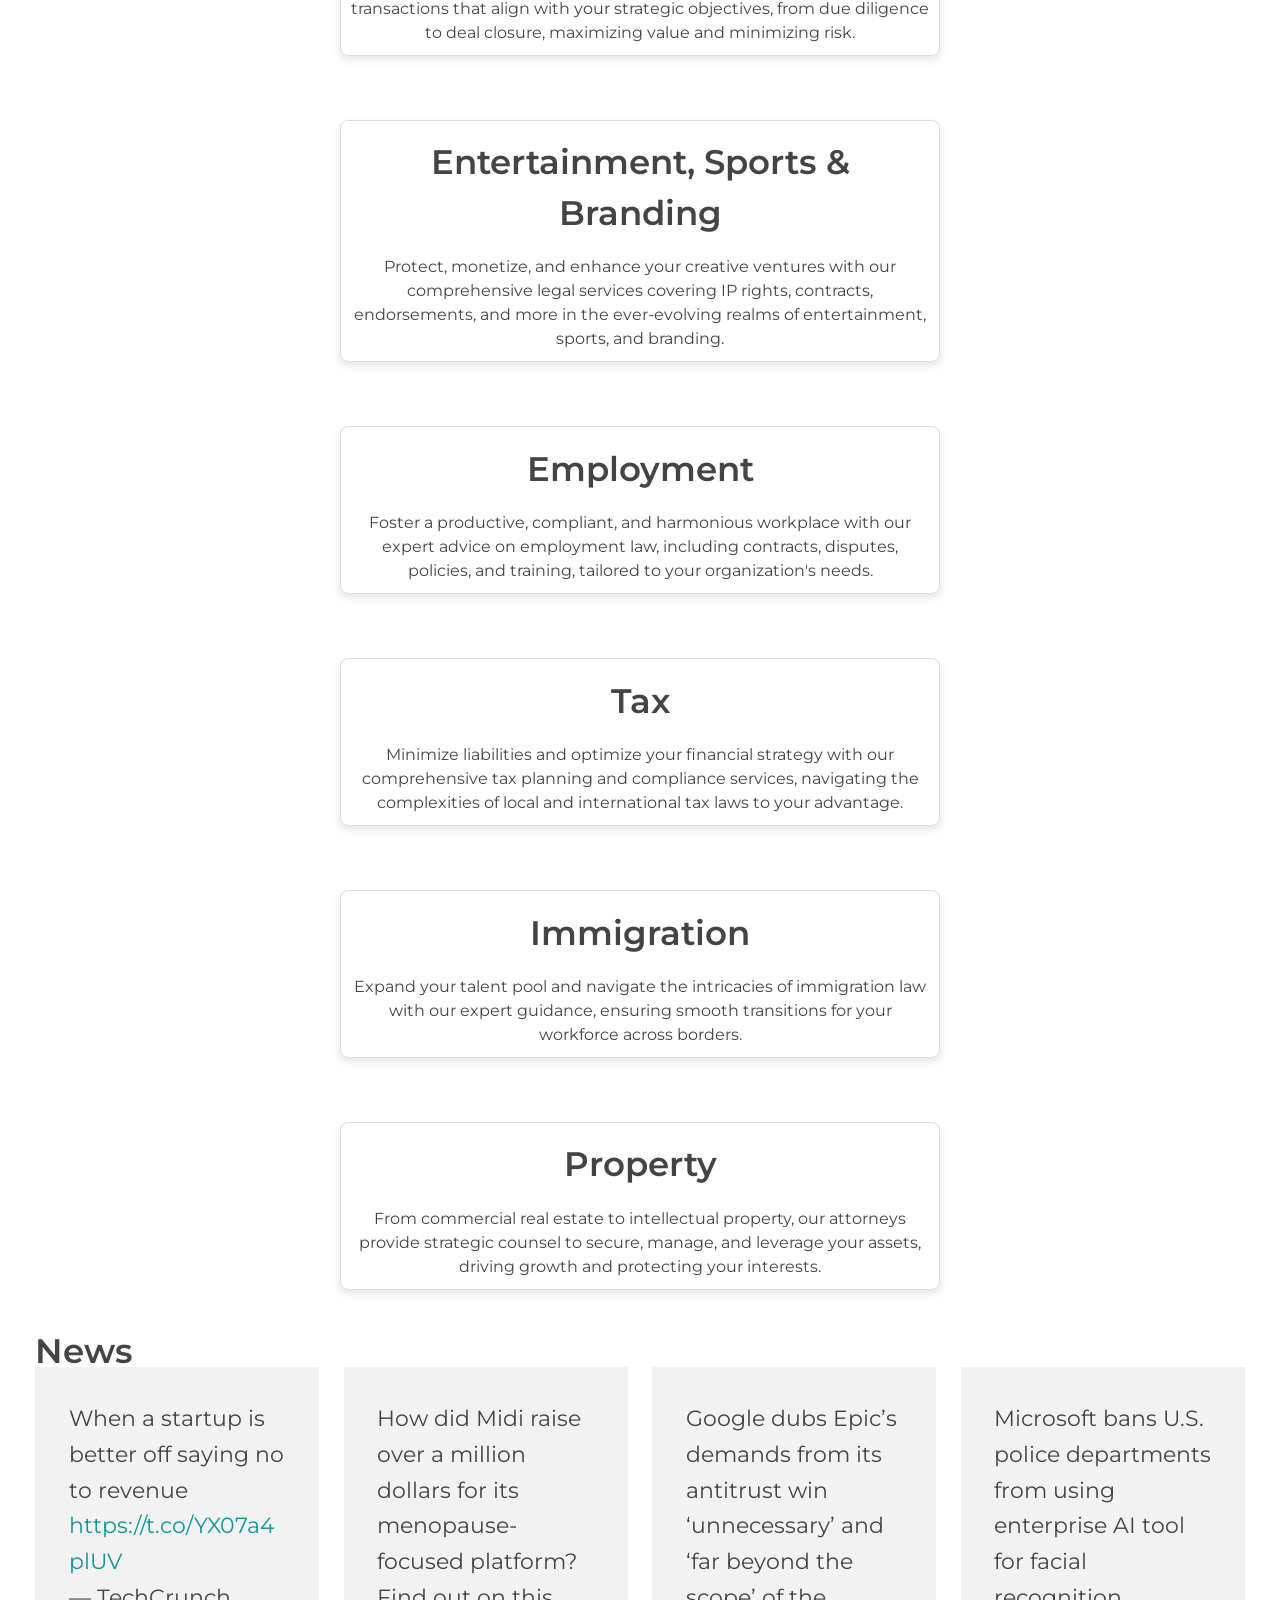
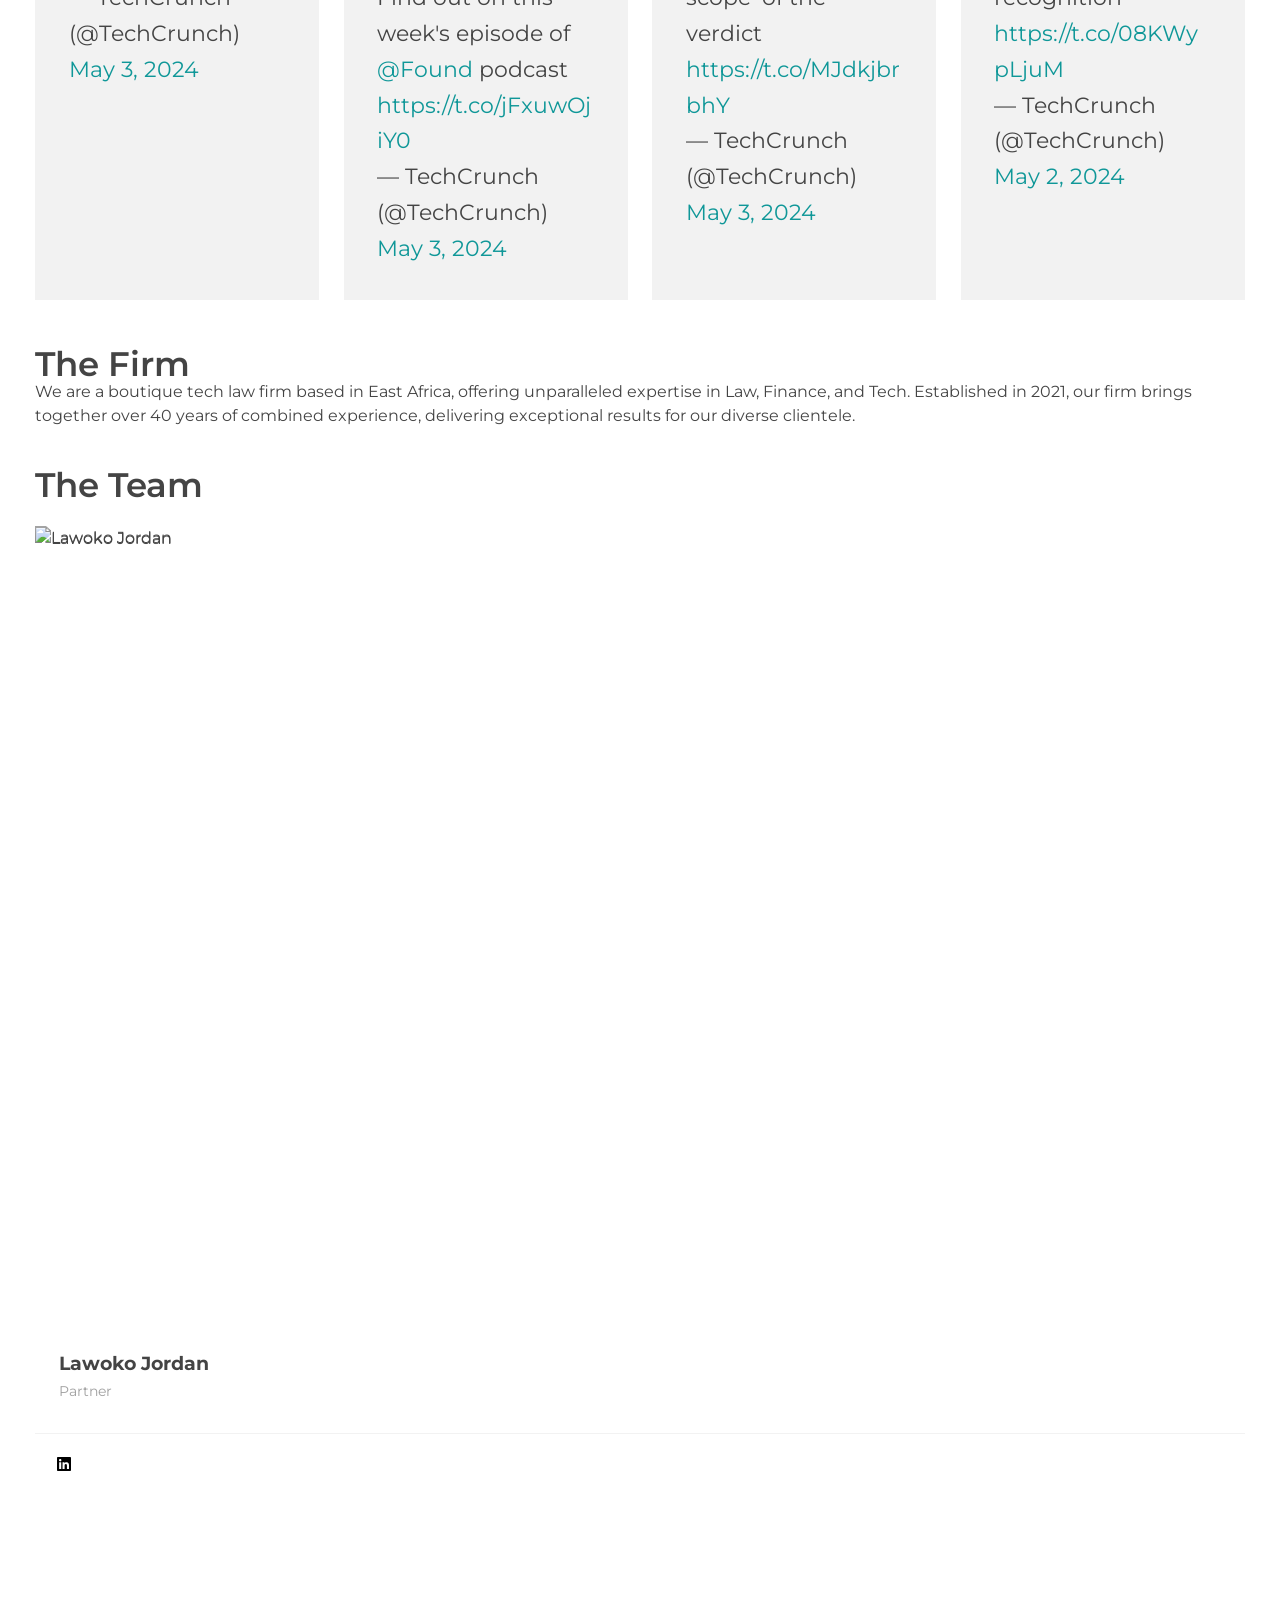
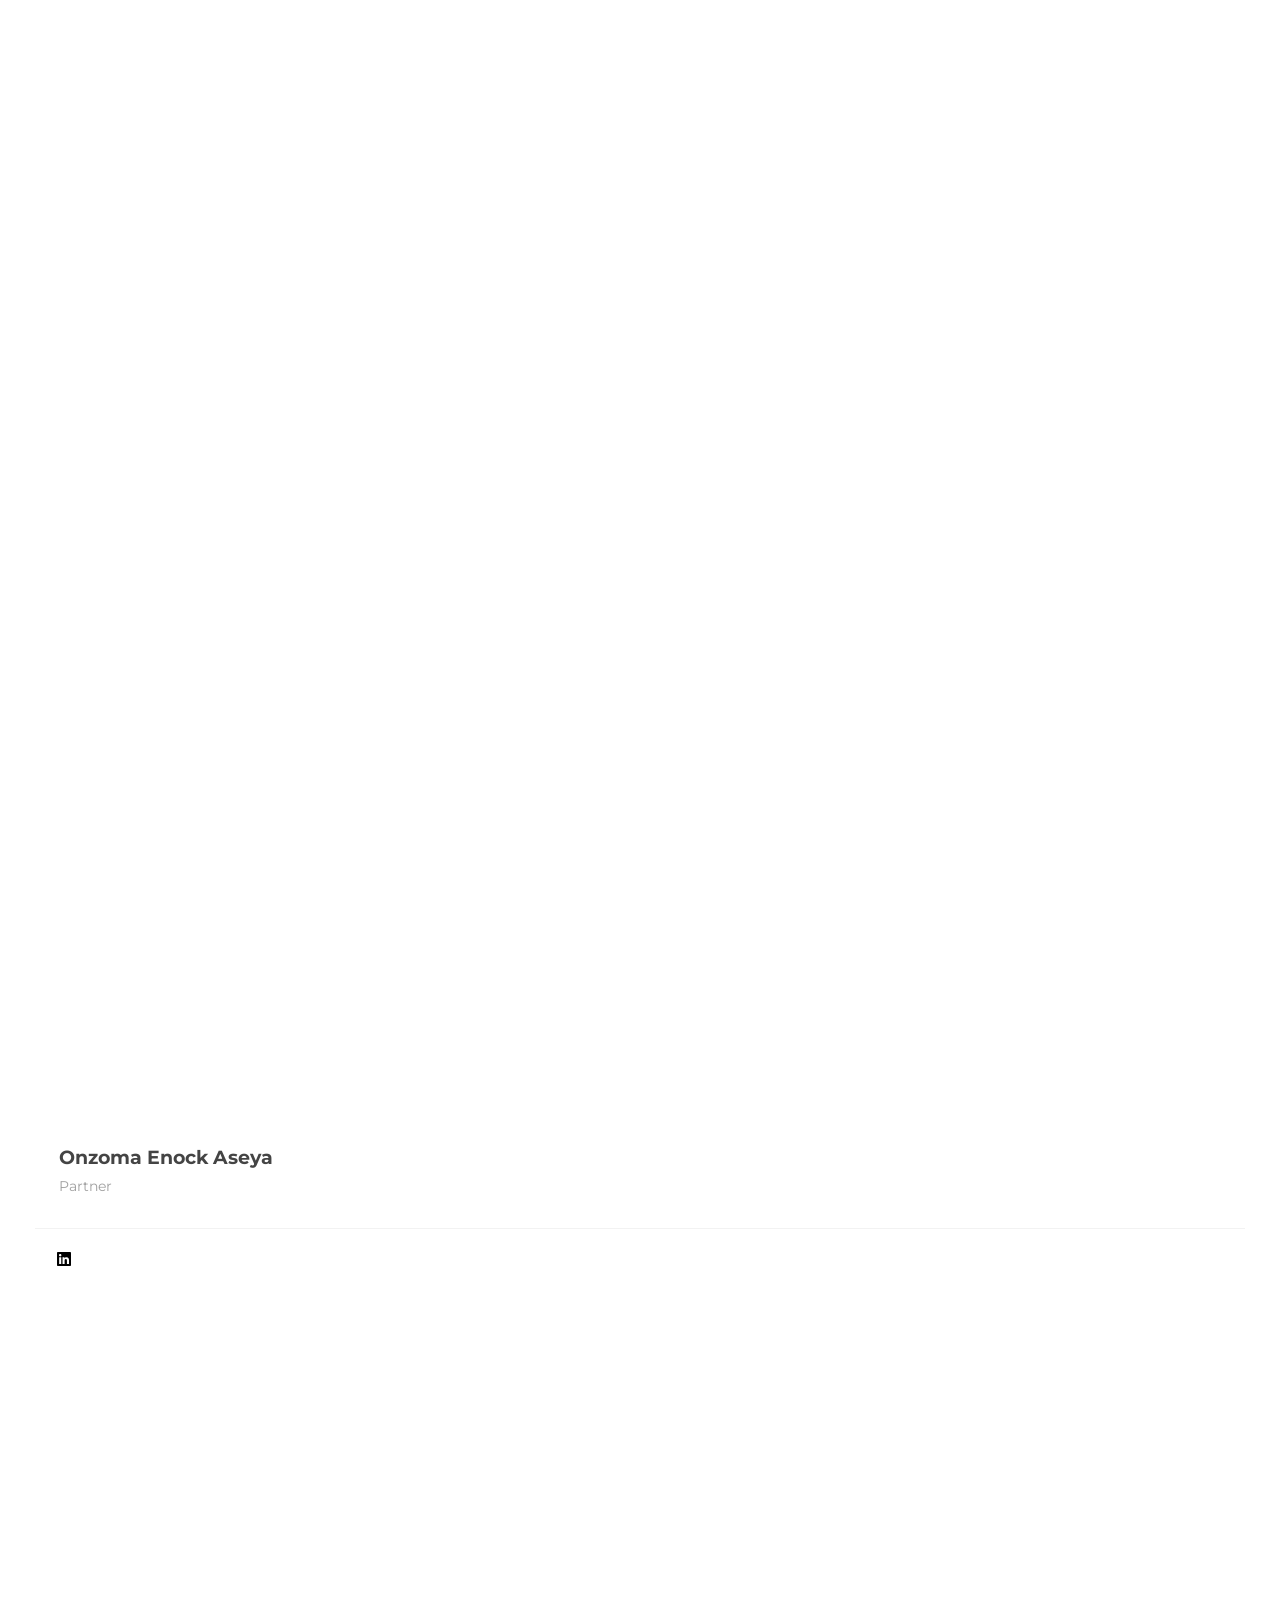
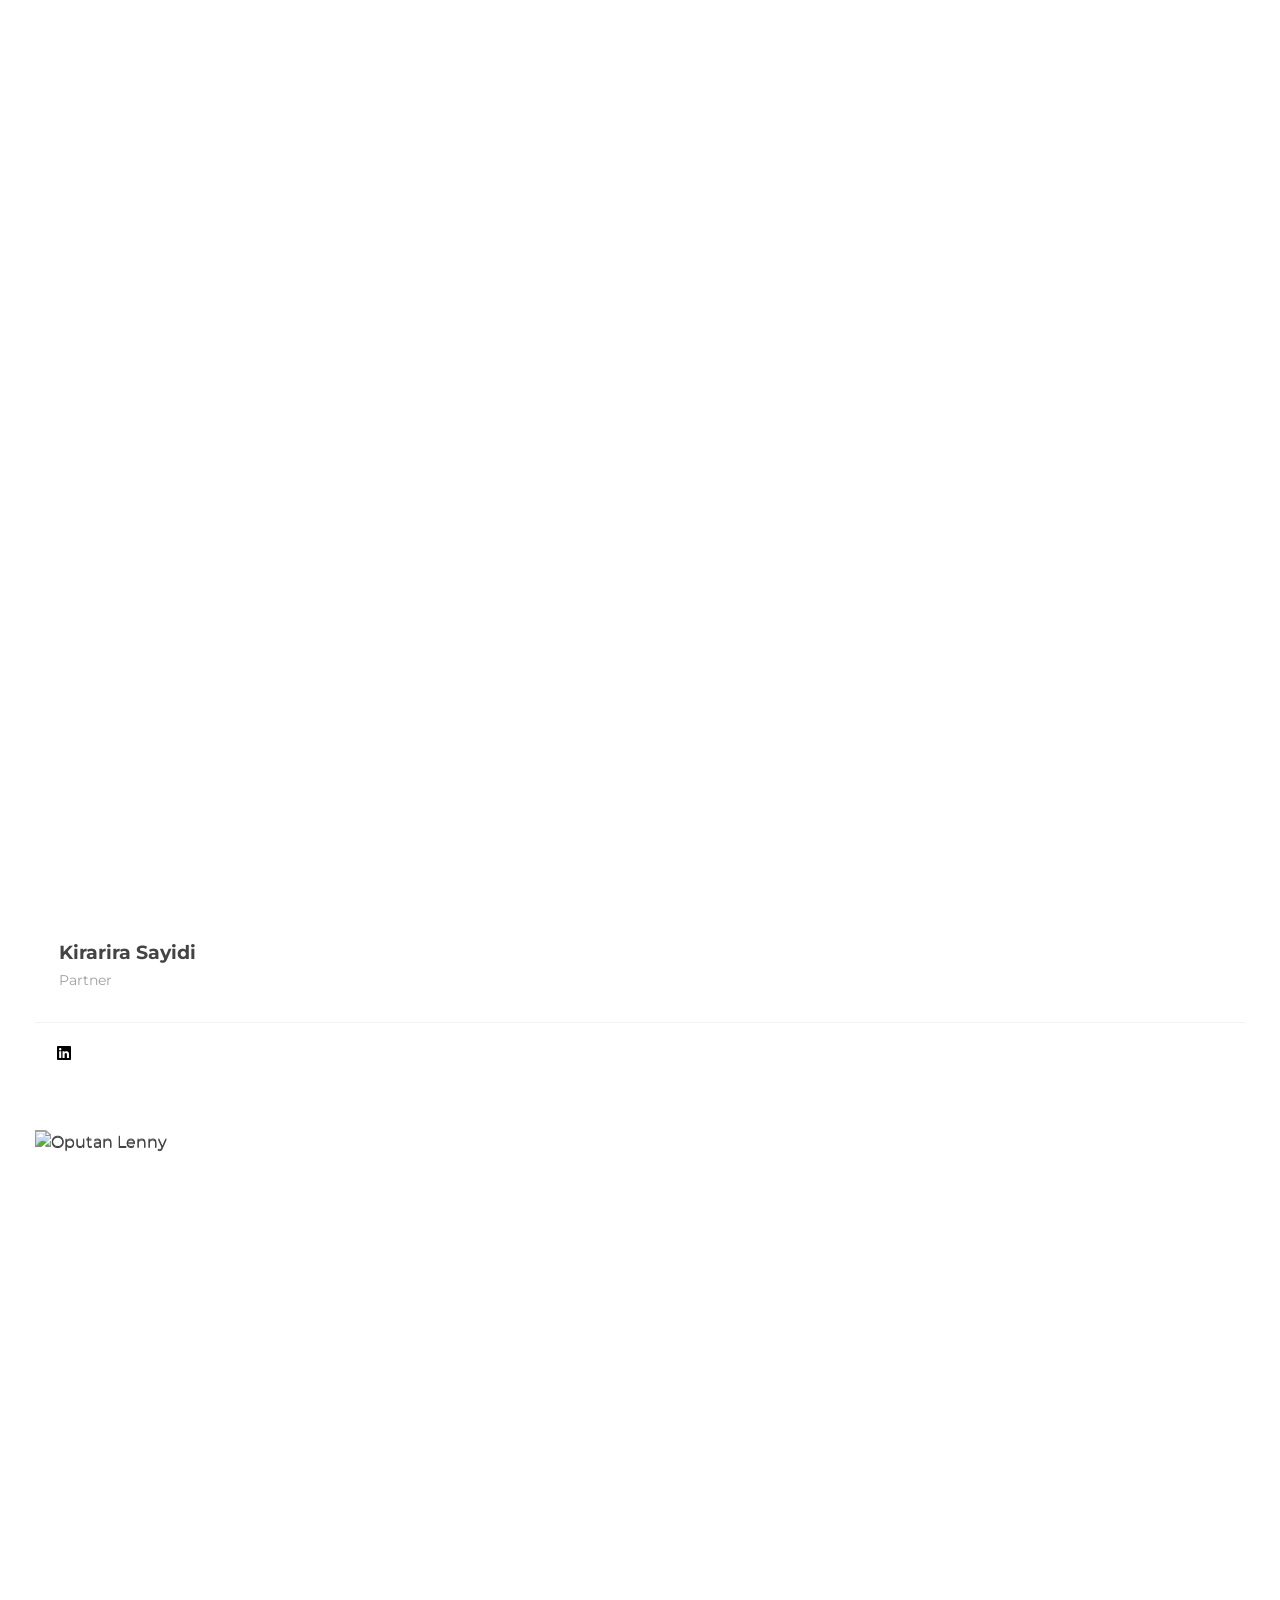
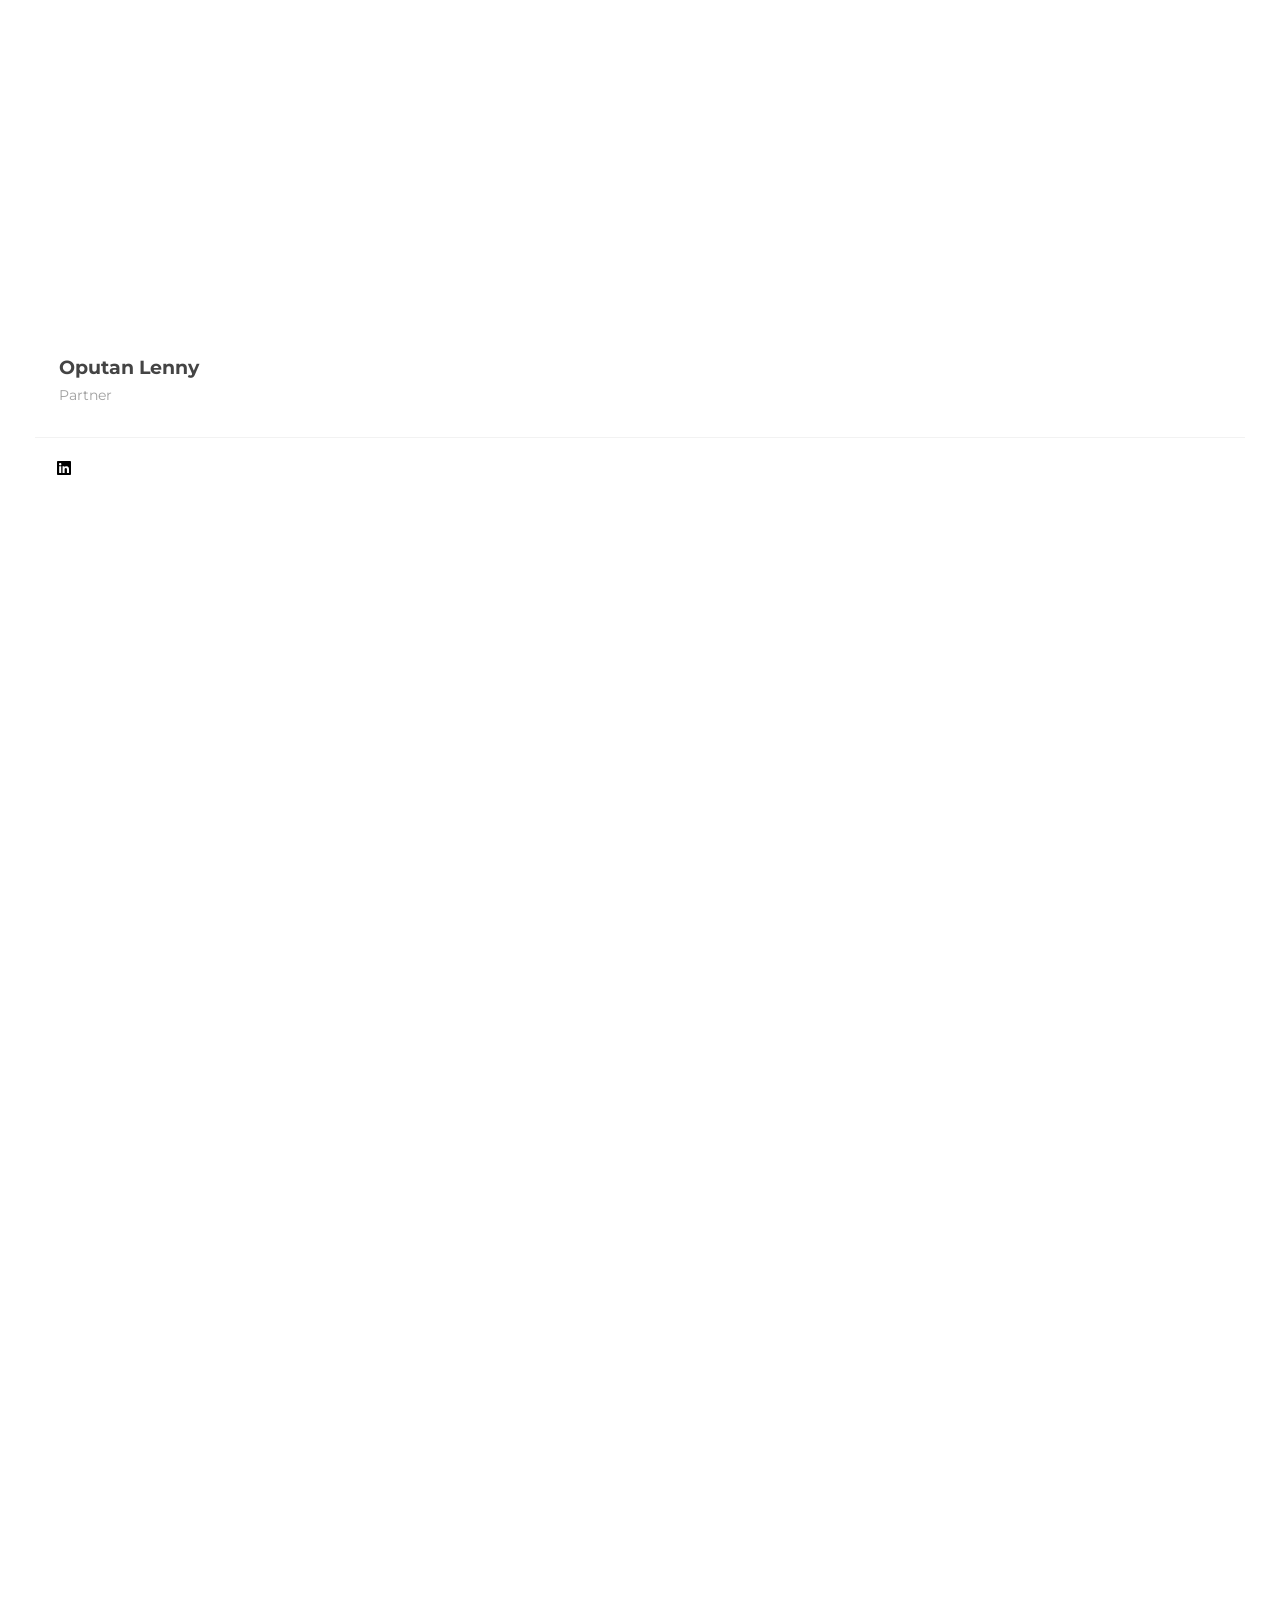
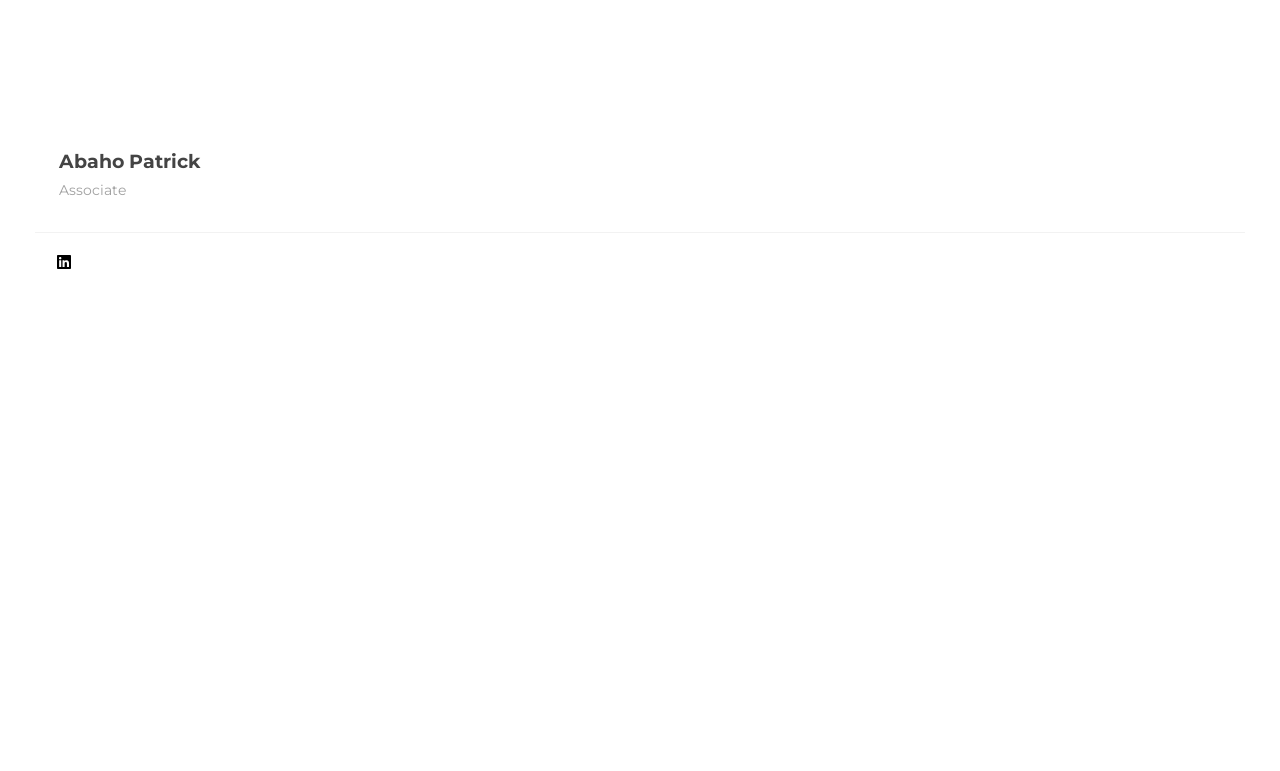
==== commit 93e5296a: "Reduce display size of contact text" ====
--- a/index.html
+++ b/index.html
@@ -3210,18 +3210,18 @@
                         <br />
                         <br />
                         <section class="address" id="contact">
-                          <h4>
+                          <h5>
                             <a
                               href="mailto:admin@blueprintadvocates.com"
                               target="_blank"
                               >admin@blueprintadvocates.com</a
                             >
-                          </h4>
-                          <h4>
+                          </h5>
+                          <h5>
                             Plot 35, Ntinda Avenue (Ntinda Ministers Village),
                             Kampala, Uganda
-                          </h4>
-                          <h4>0414 674 360</h4>
+                          </h5>
+                          <h5>0414 674 360</h5>
                         </section>
                         <!-- <div class="elementor-element elementor-element-594f3e3 elementor-hidden-desktop elementor-hidden-tablet elementor-hidden-mobile e-flex e-con-boxed e-con e-parent" data-id="594f3e3" data-element_type="container" data-core-v316-plus="true">
                                                 <div class="e-con-inner">
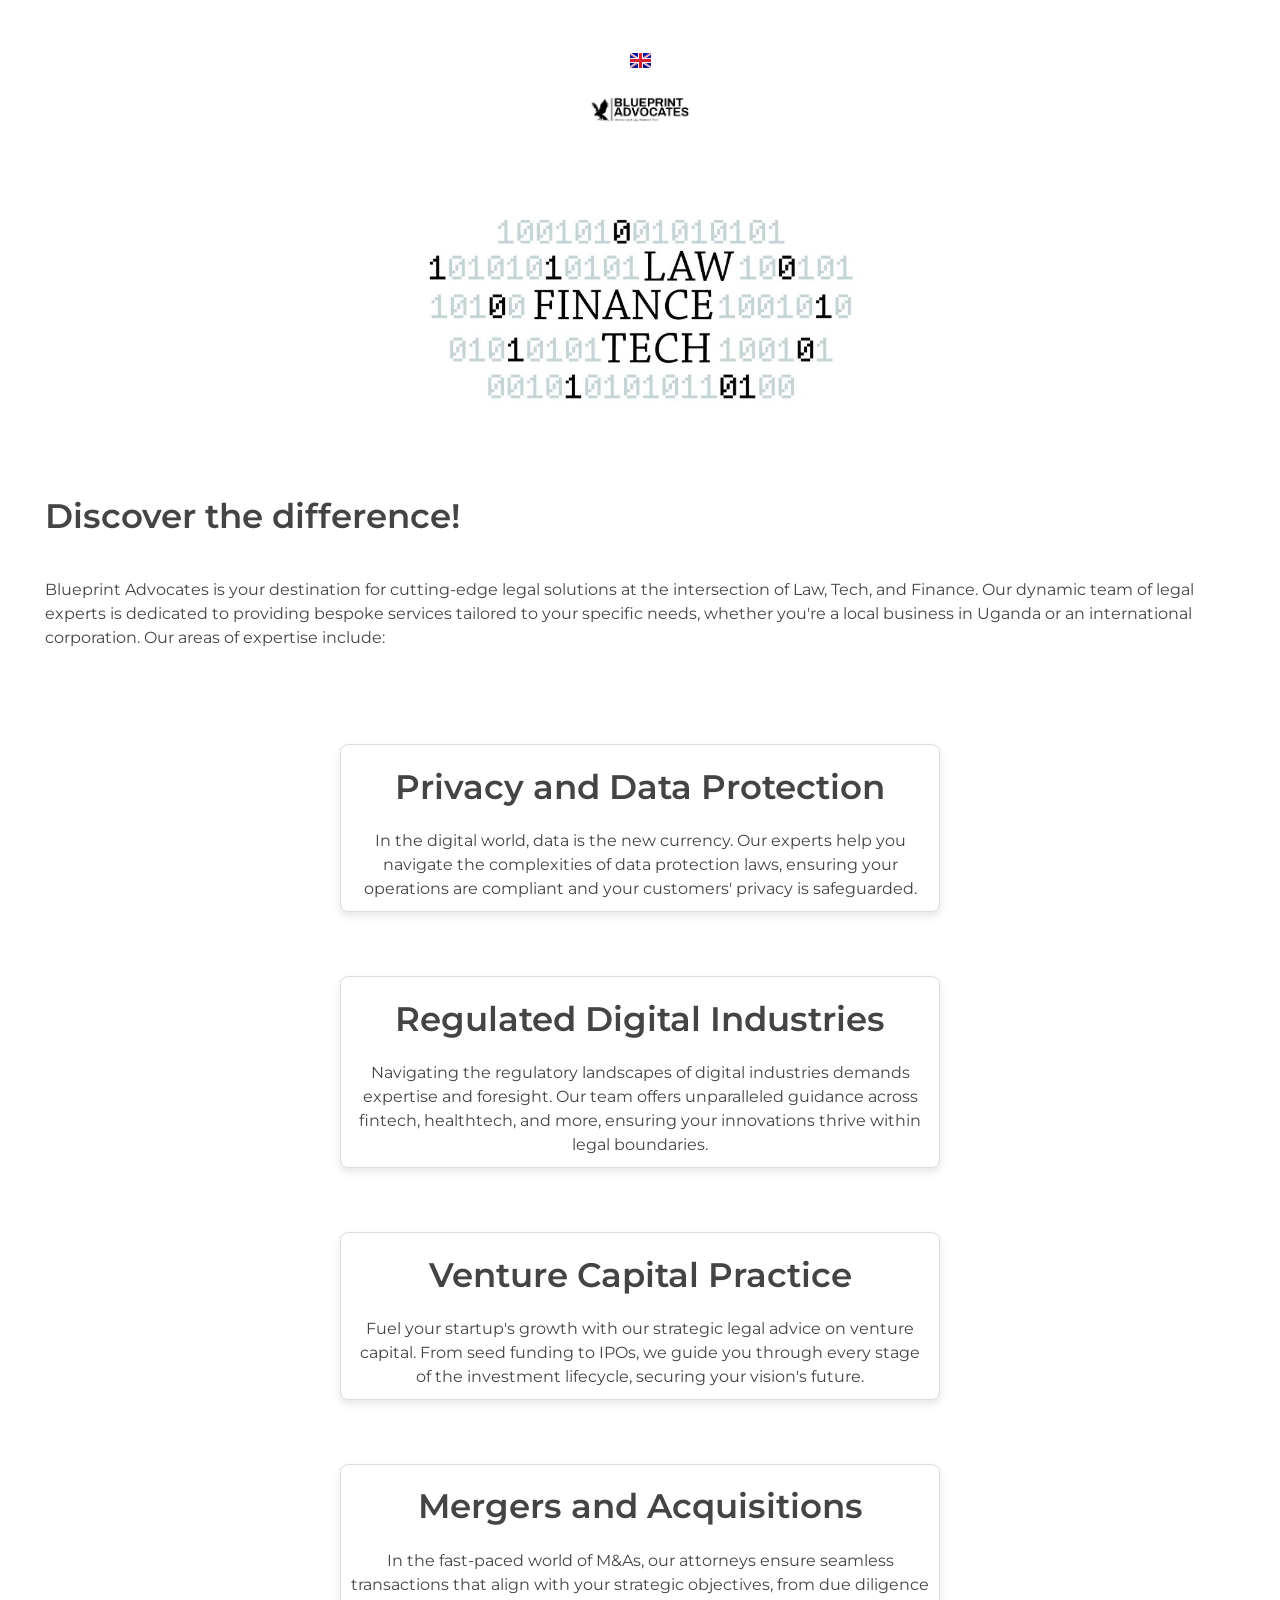
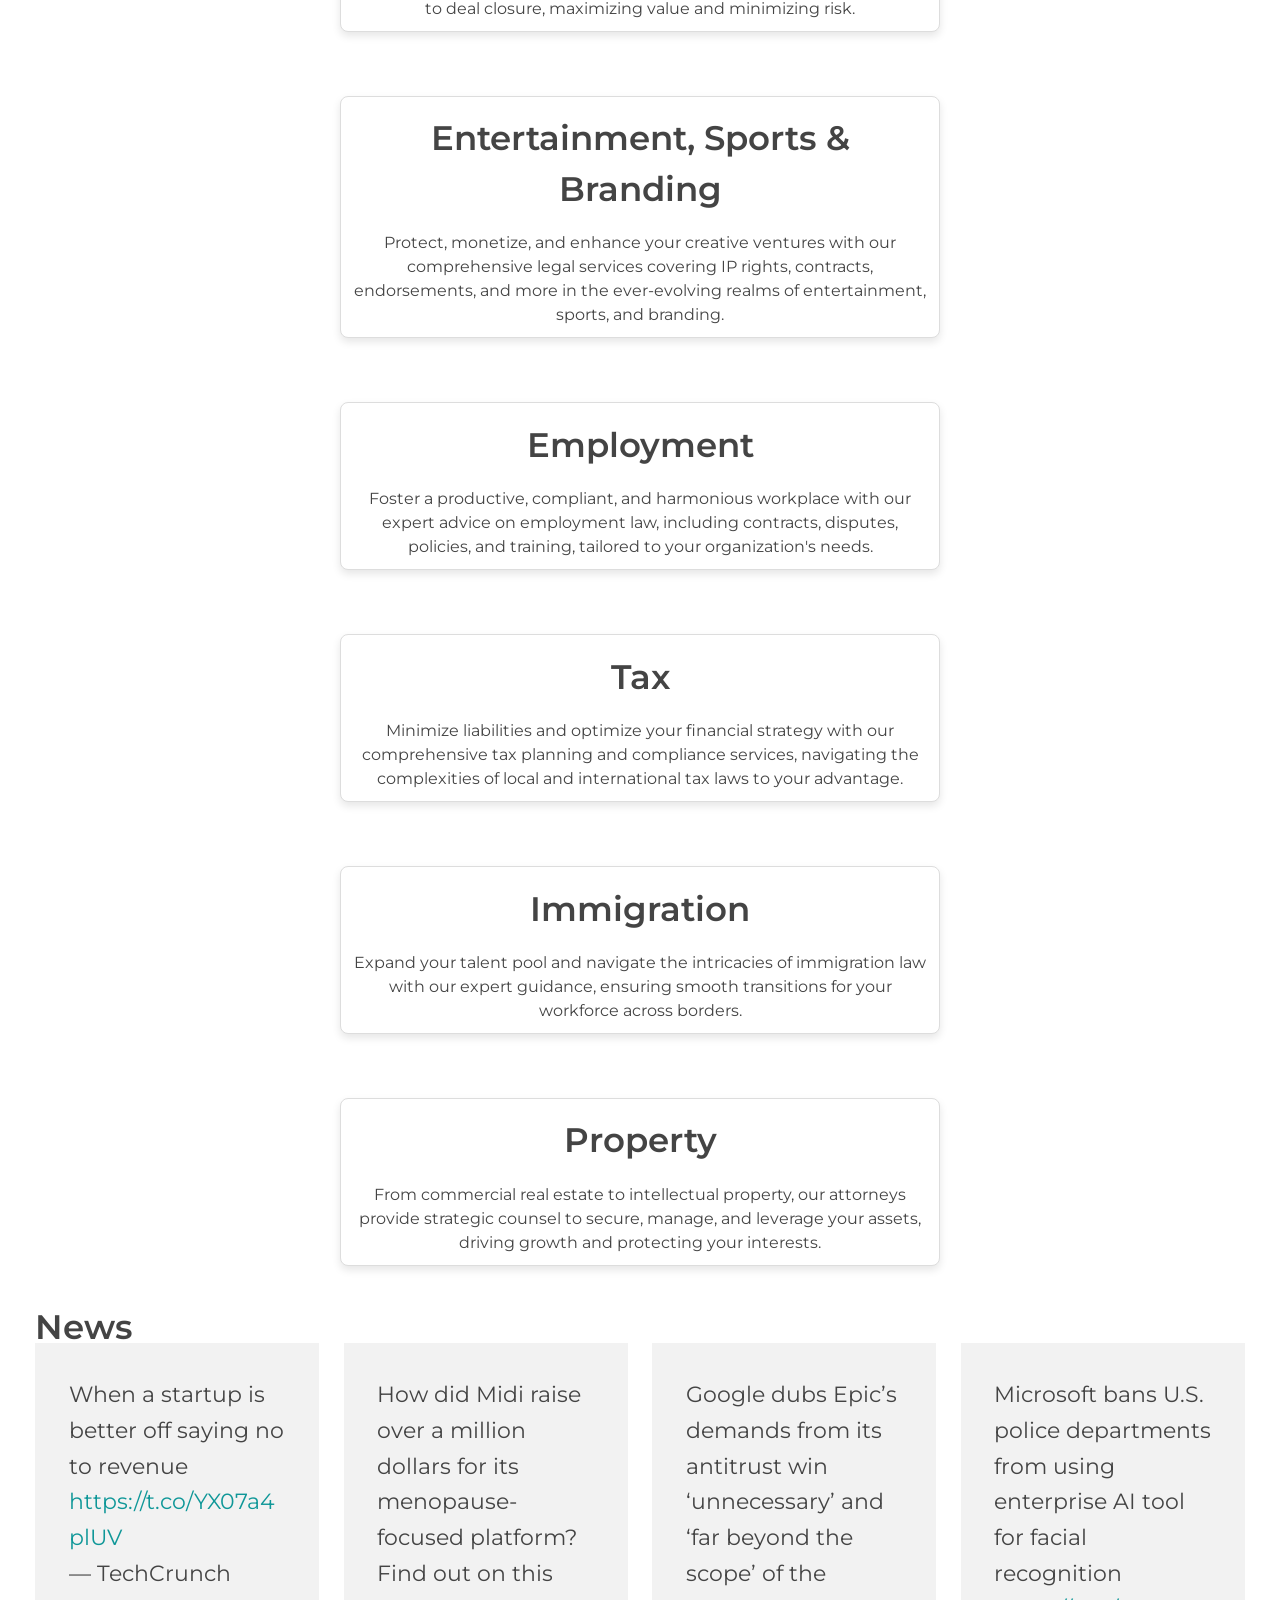
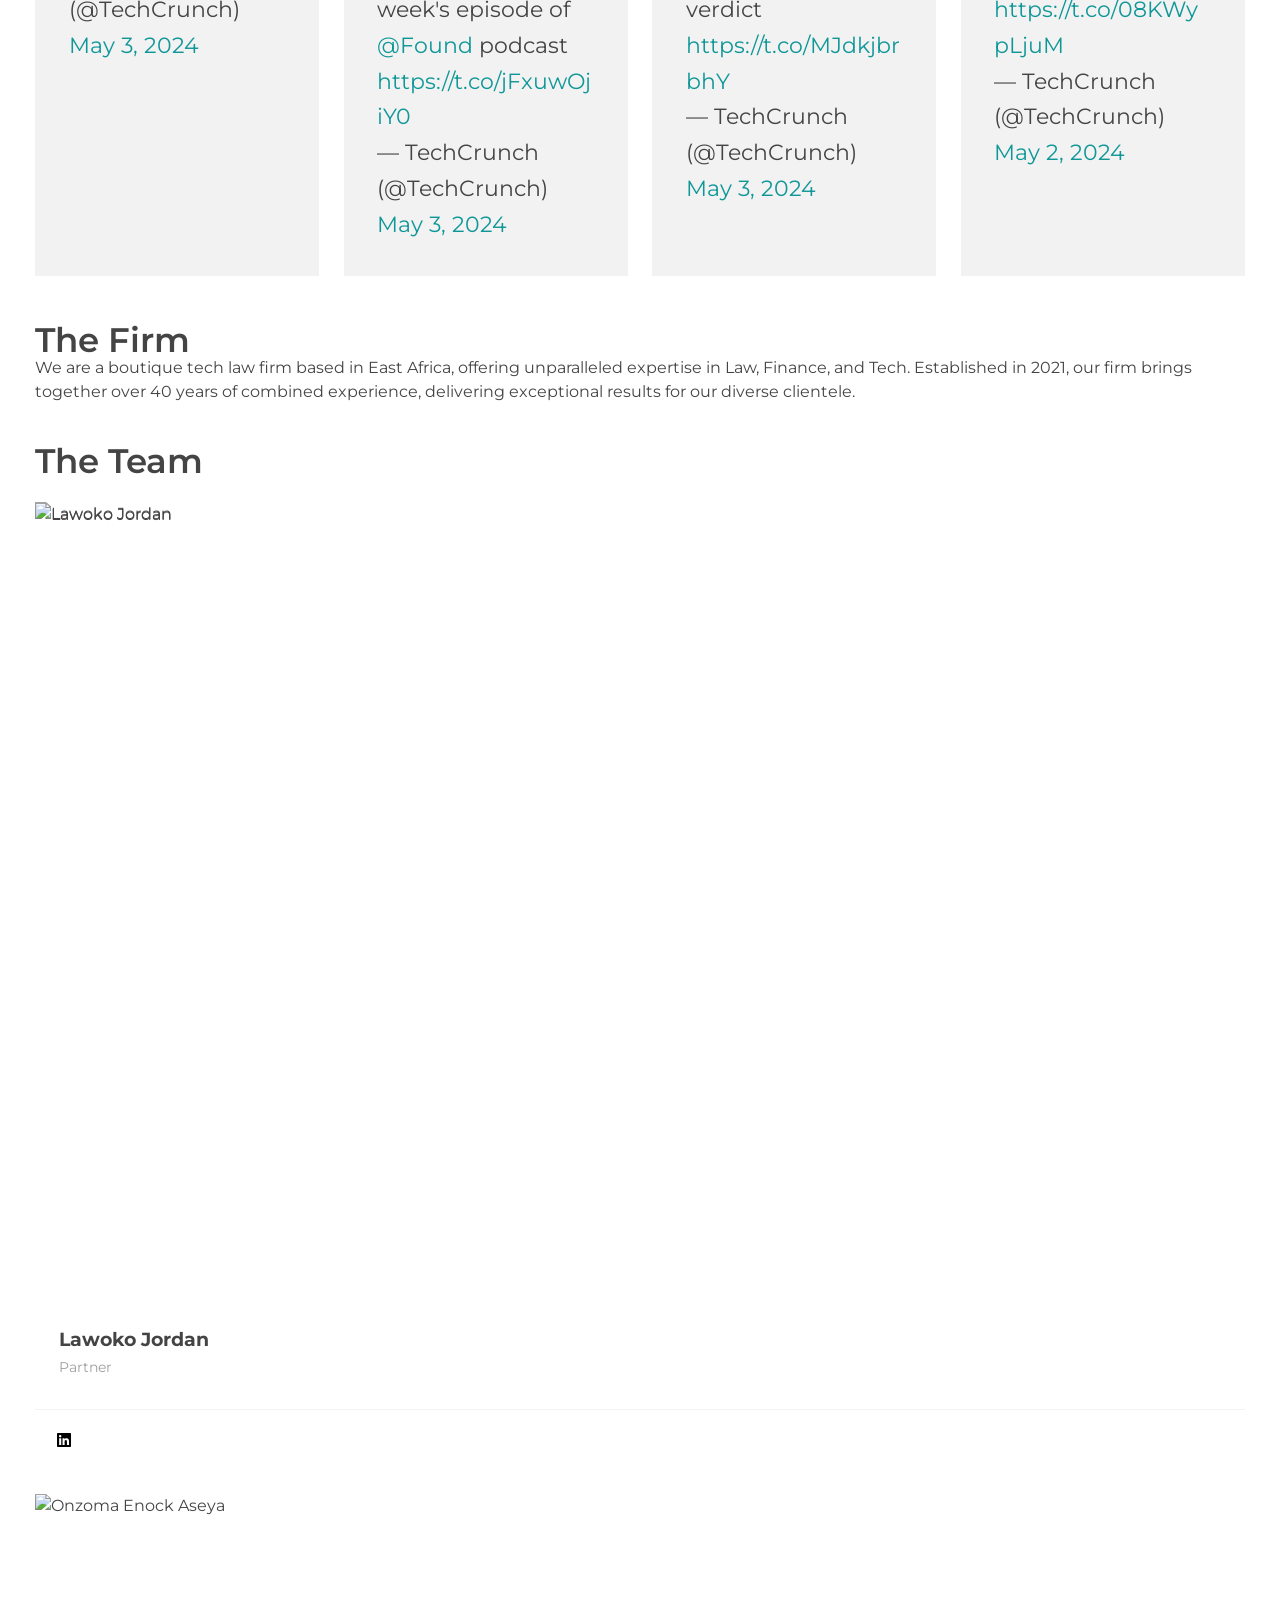
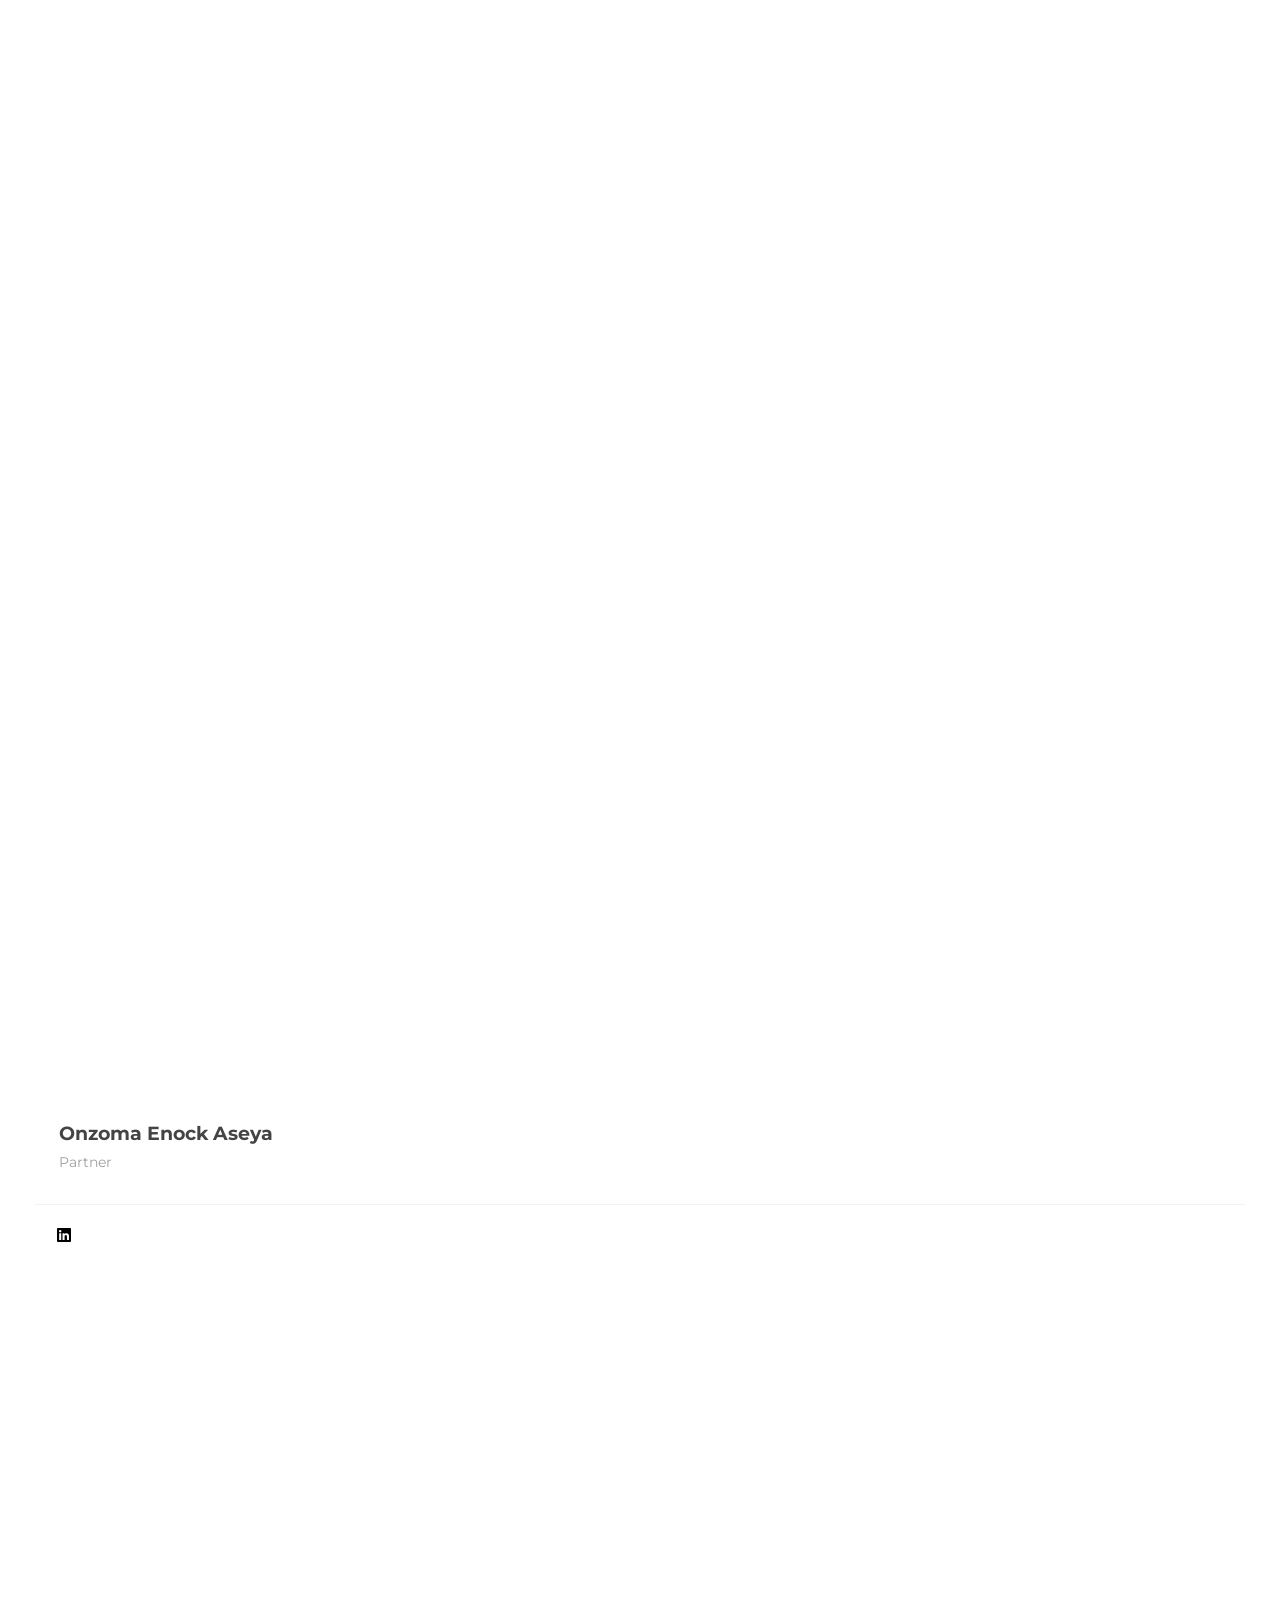
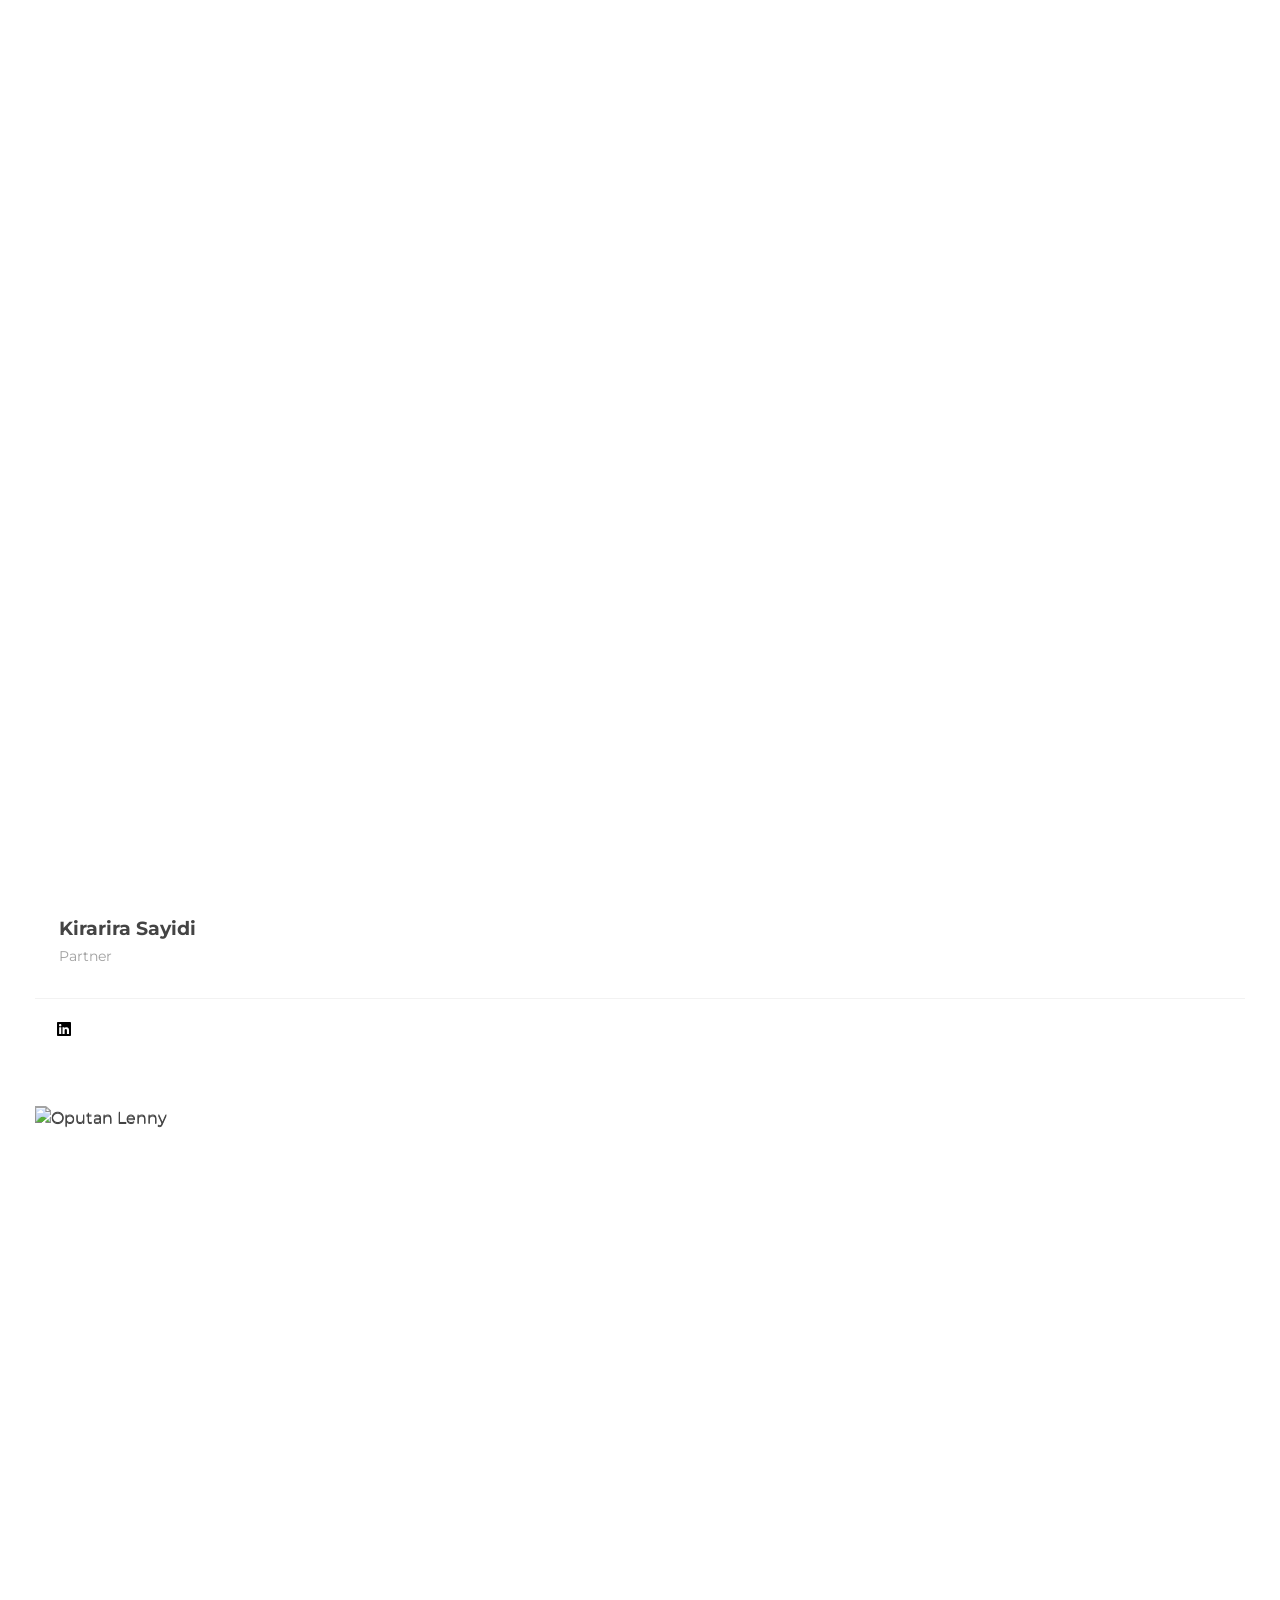
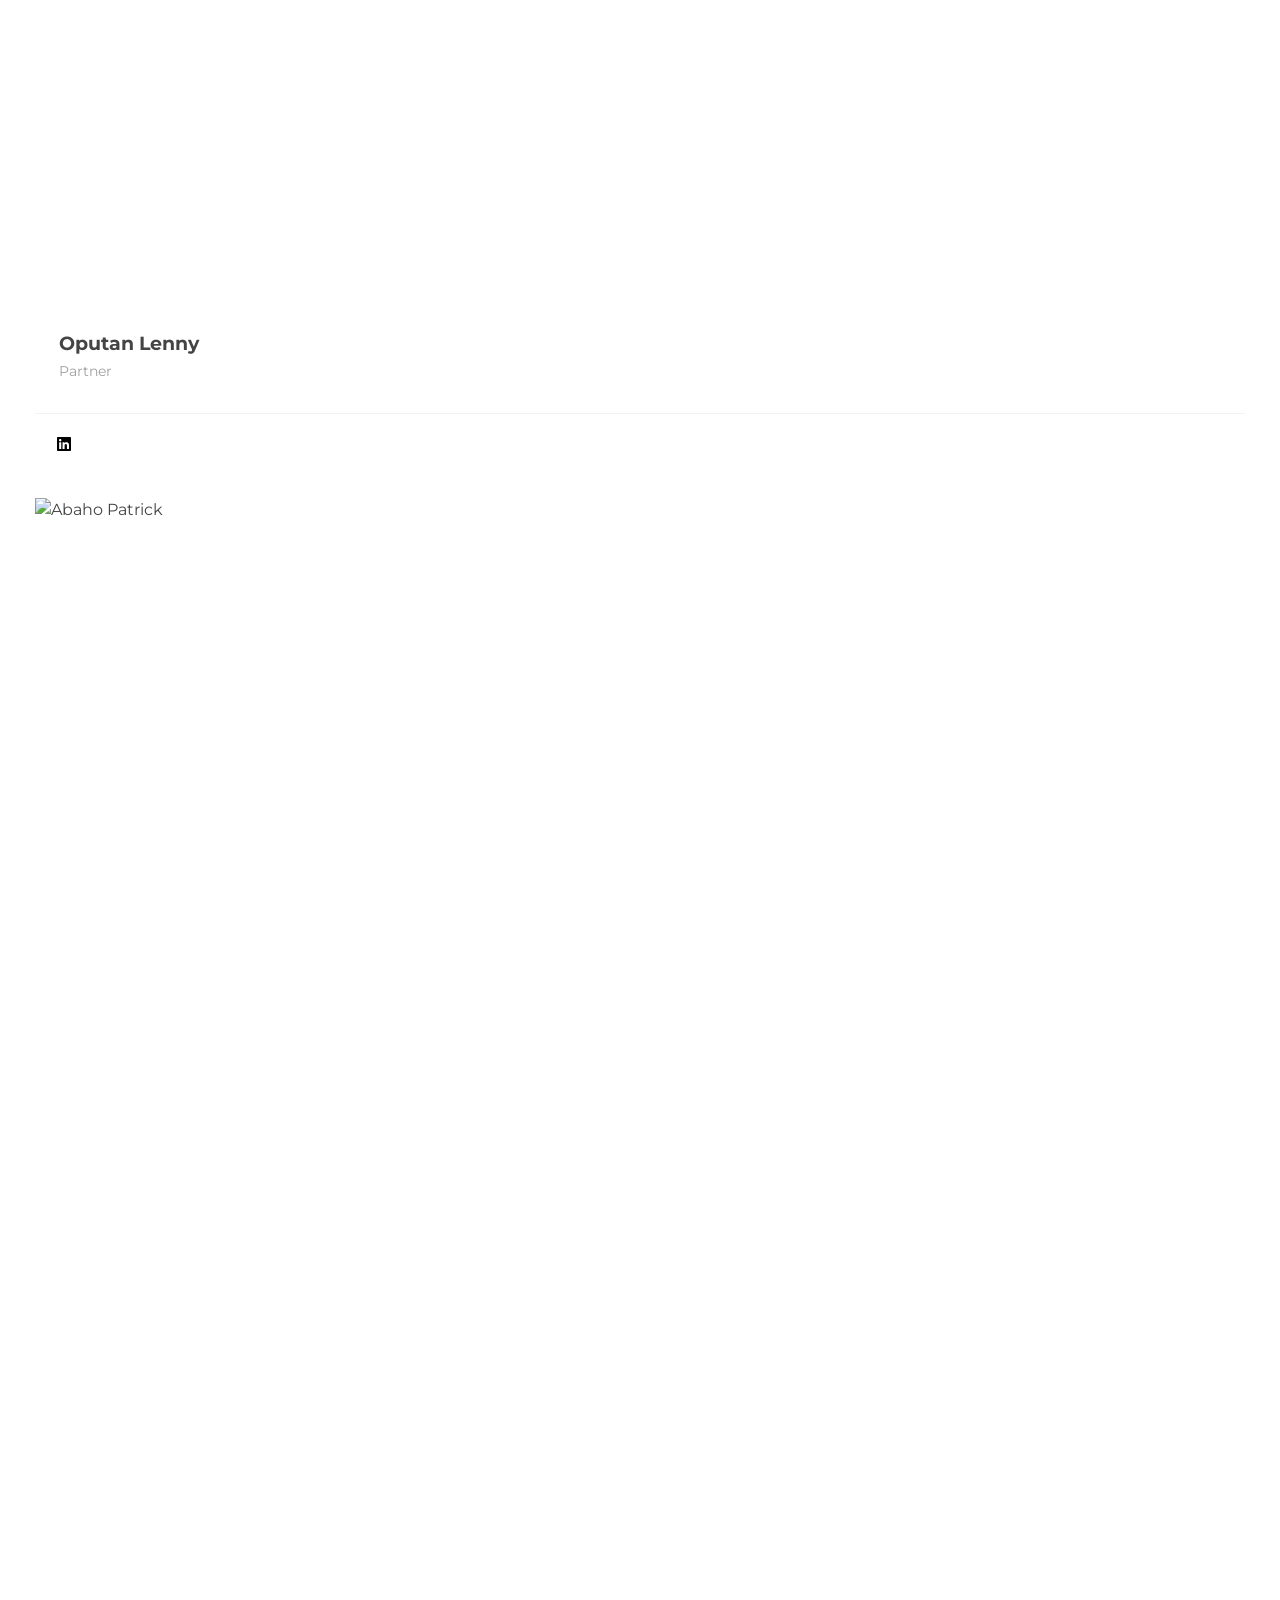
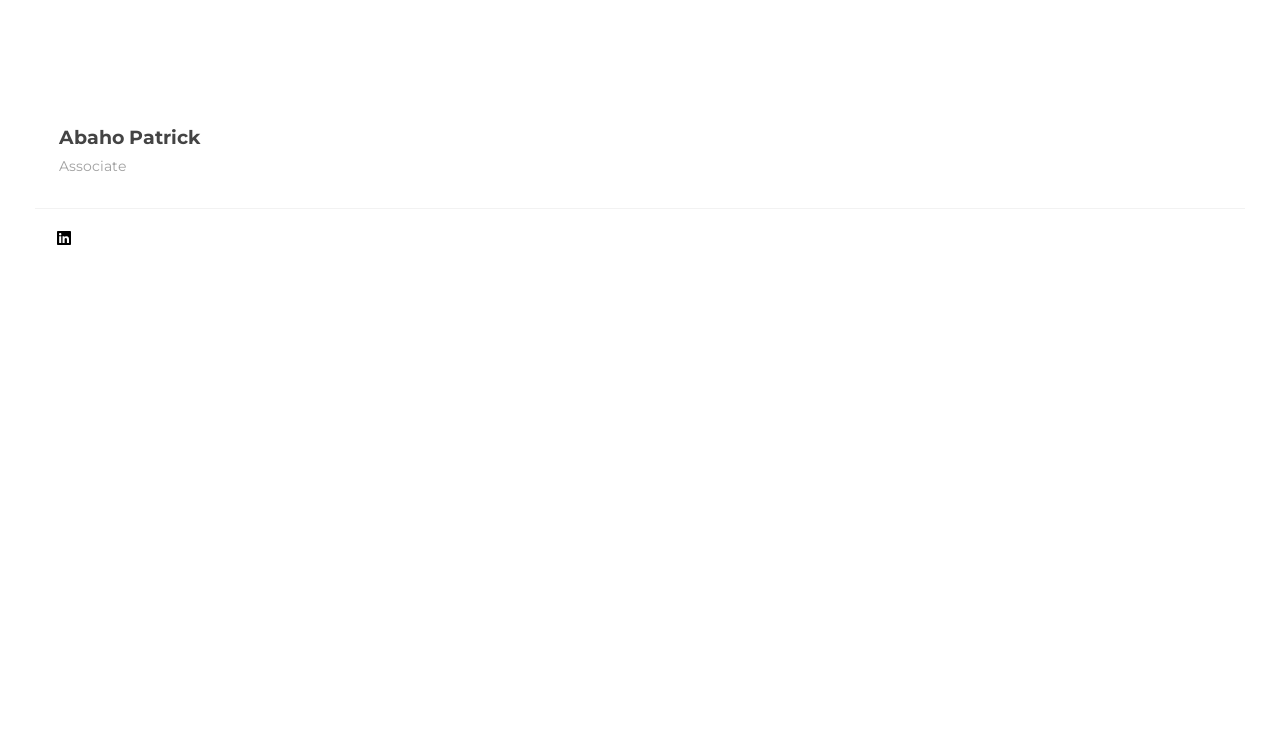
==== commit 271d75e1: "Remove German sentence from Discover the Difference section." ====
--- a/index.html
+++ b/index.html
@@ -804,11 +804,7 @@
                                             tailored to your specific needs,
                                             whether you're a local business in
                                             Uganda or an international
-                                            corporation. We pride ourselves on
-                                            our proficiency in German, echoing
-                                            the precision and innovation
-                                            synonymous with Silicon Valley law
-                                            firms. Our areas of expertise
+                                            corporation. Our areas of expertise
                                             include:
                                           </div>
                                         </div>
